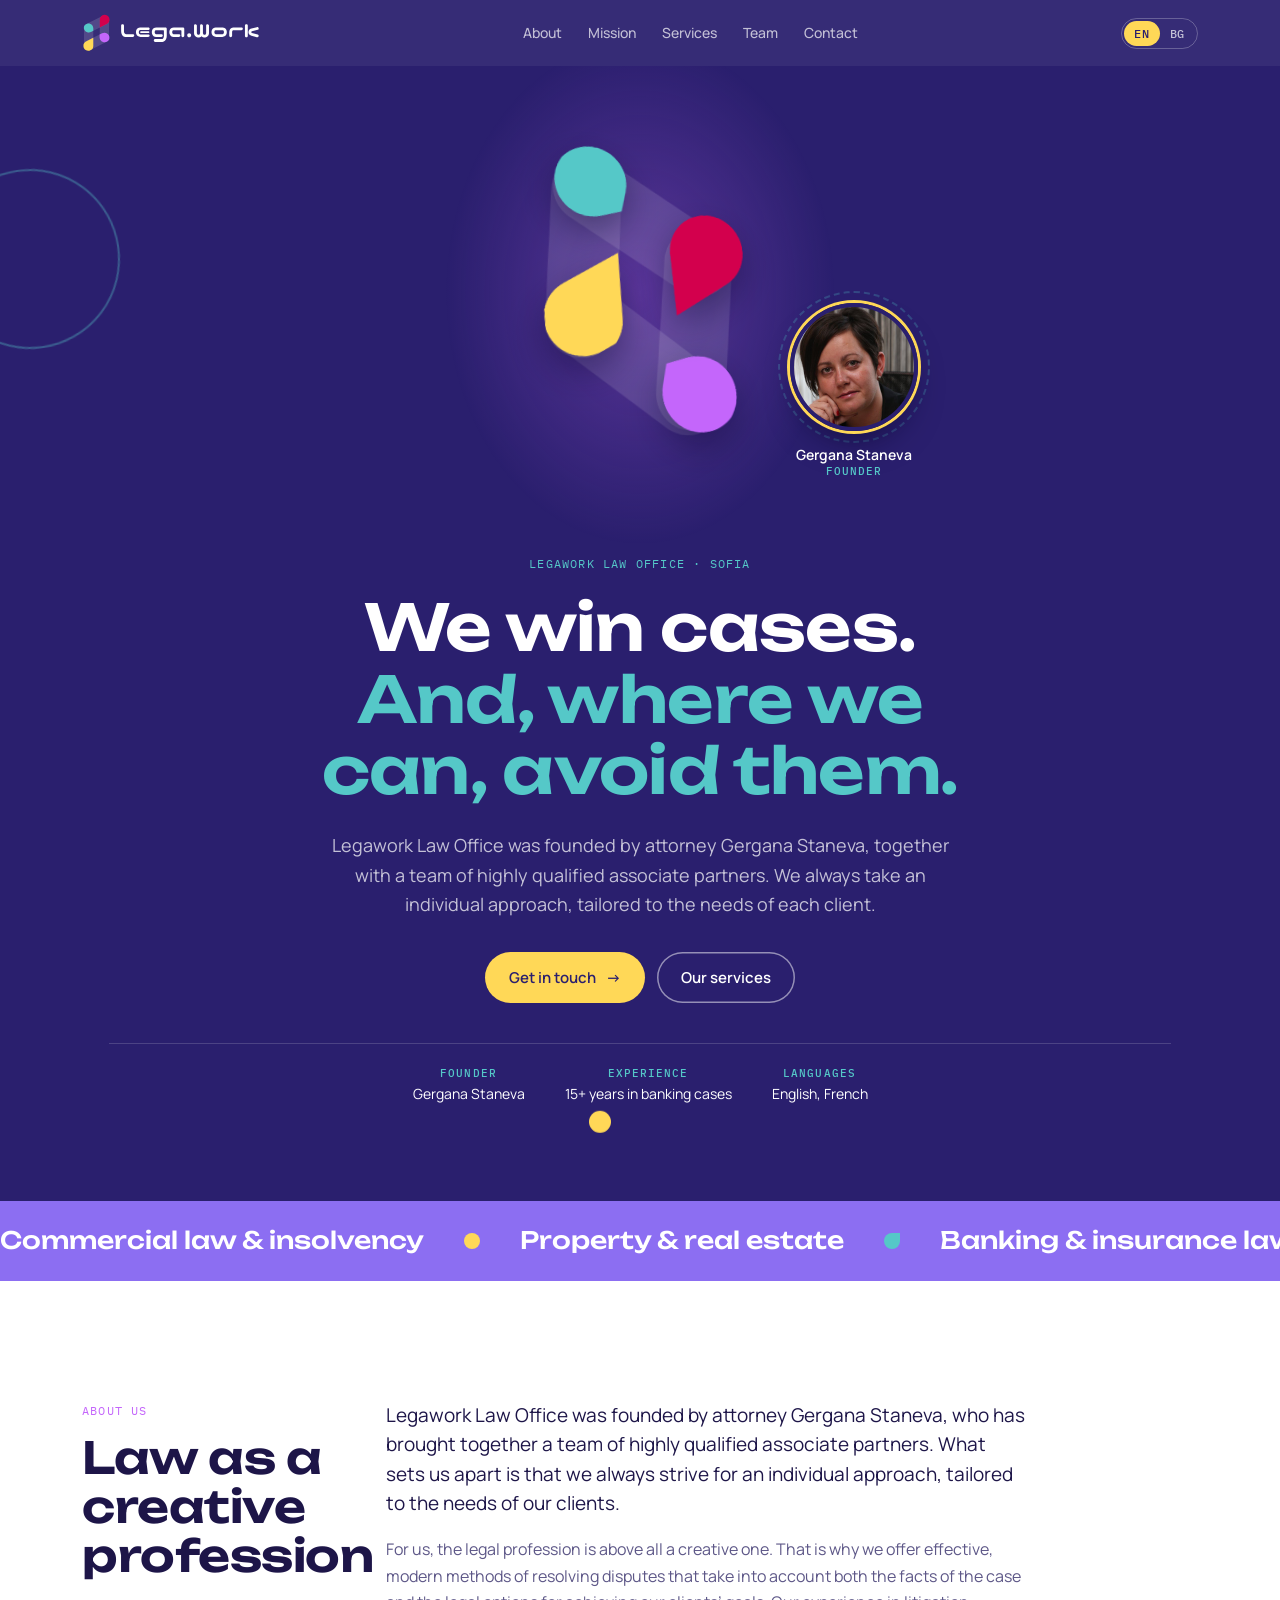
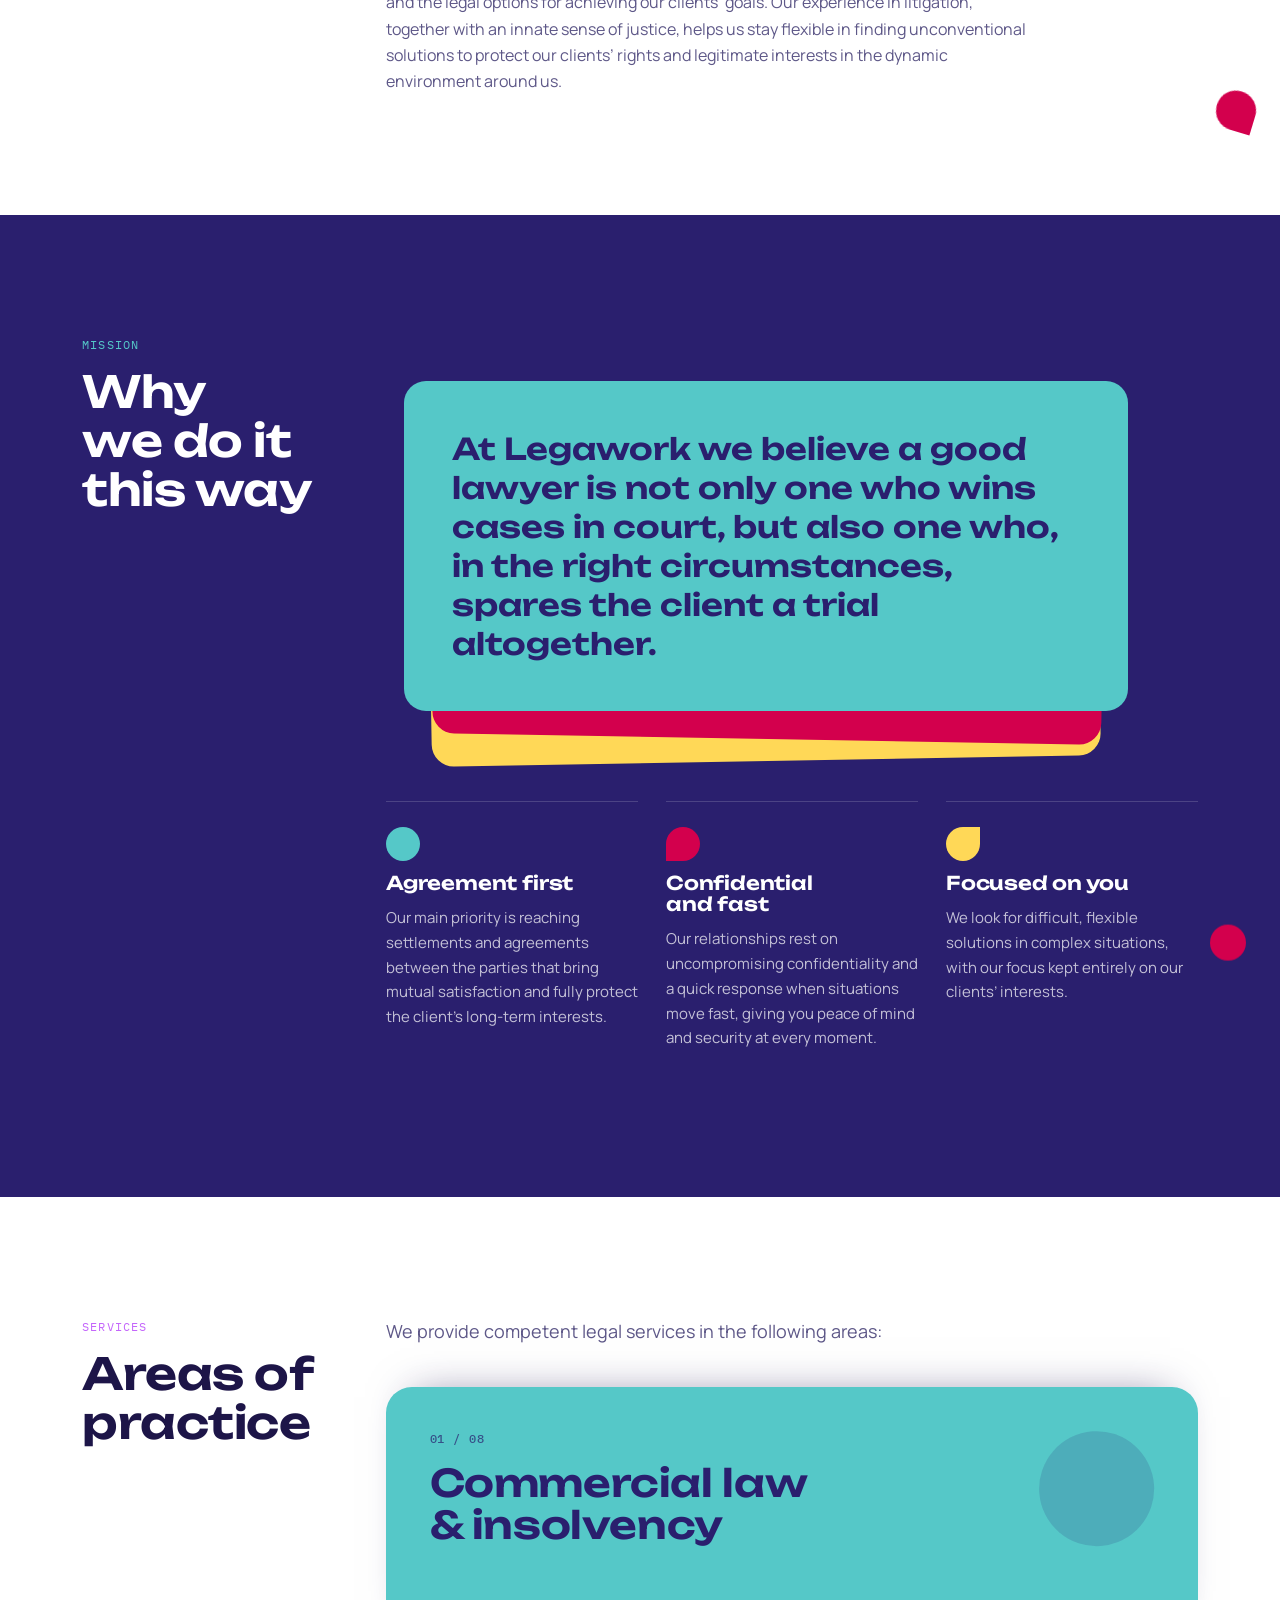
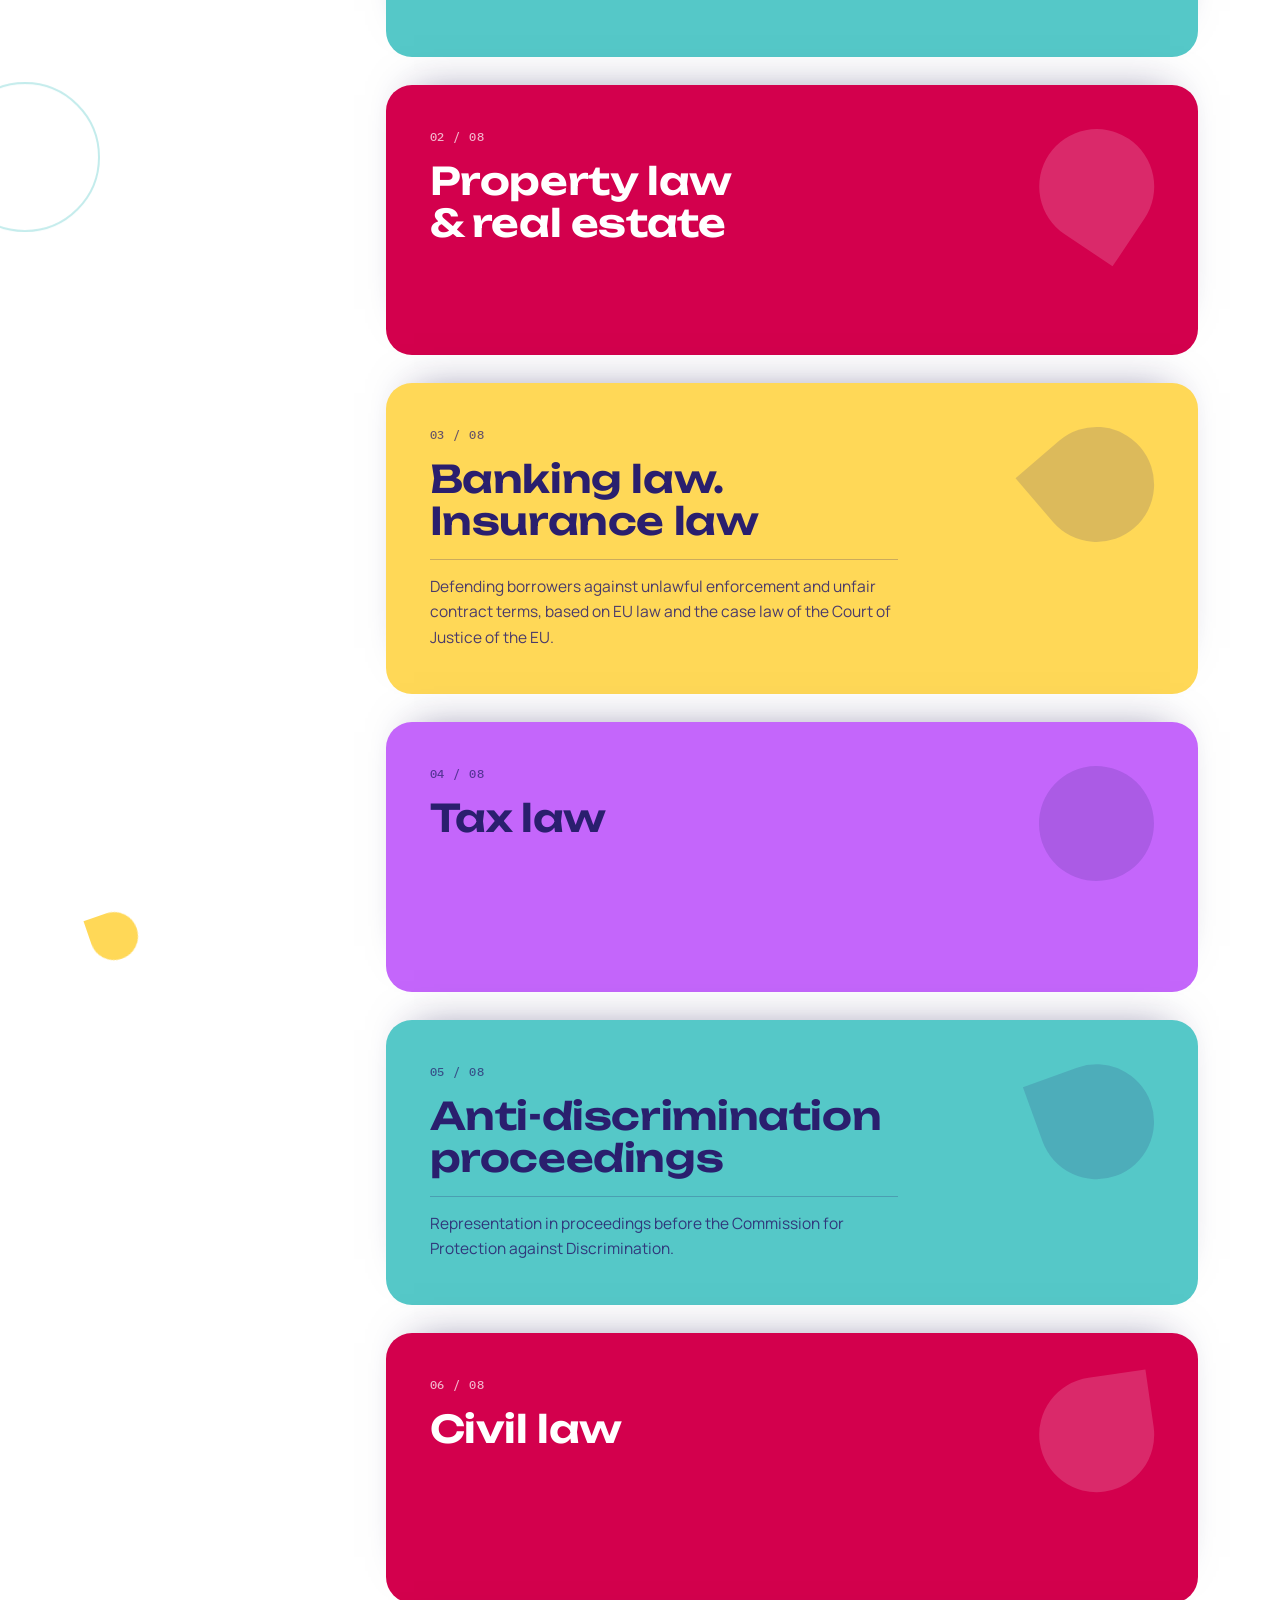
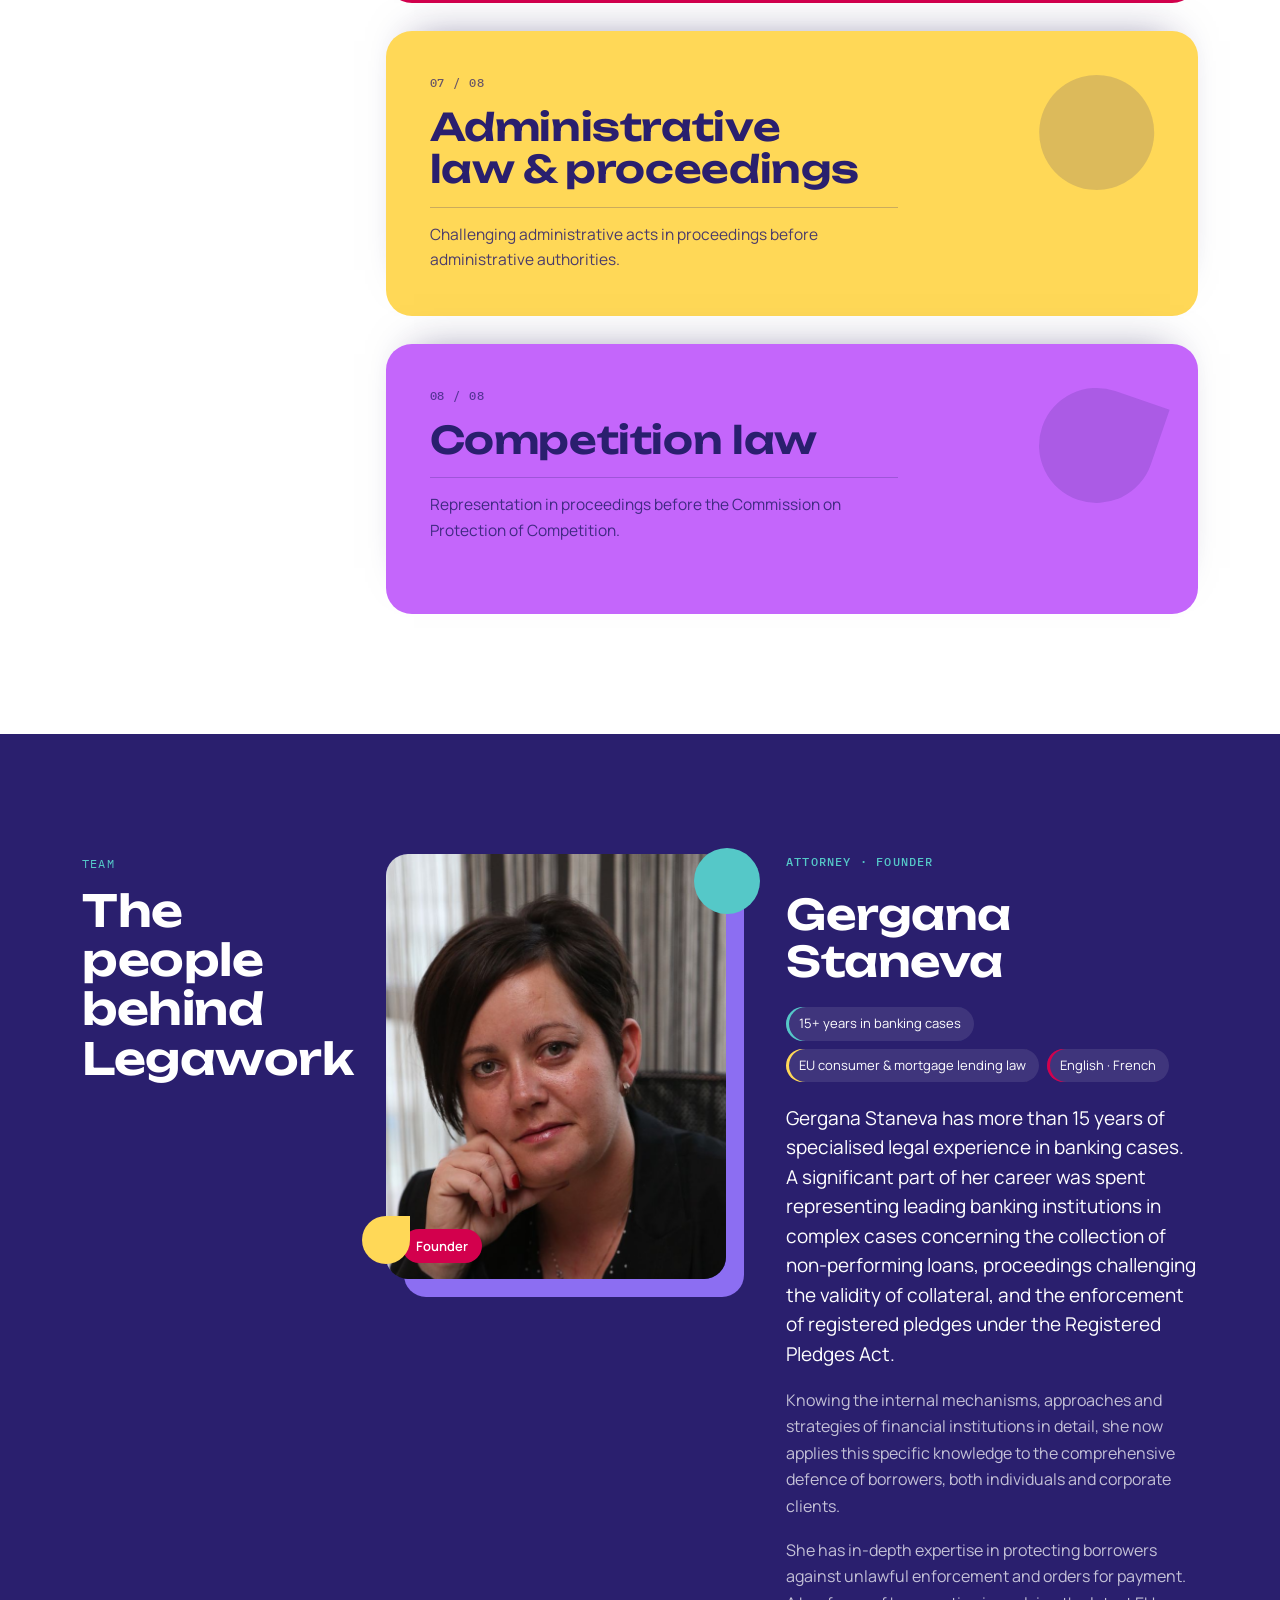
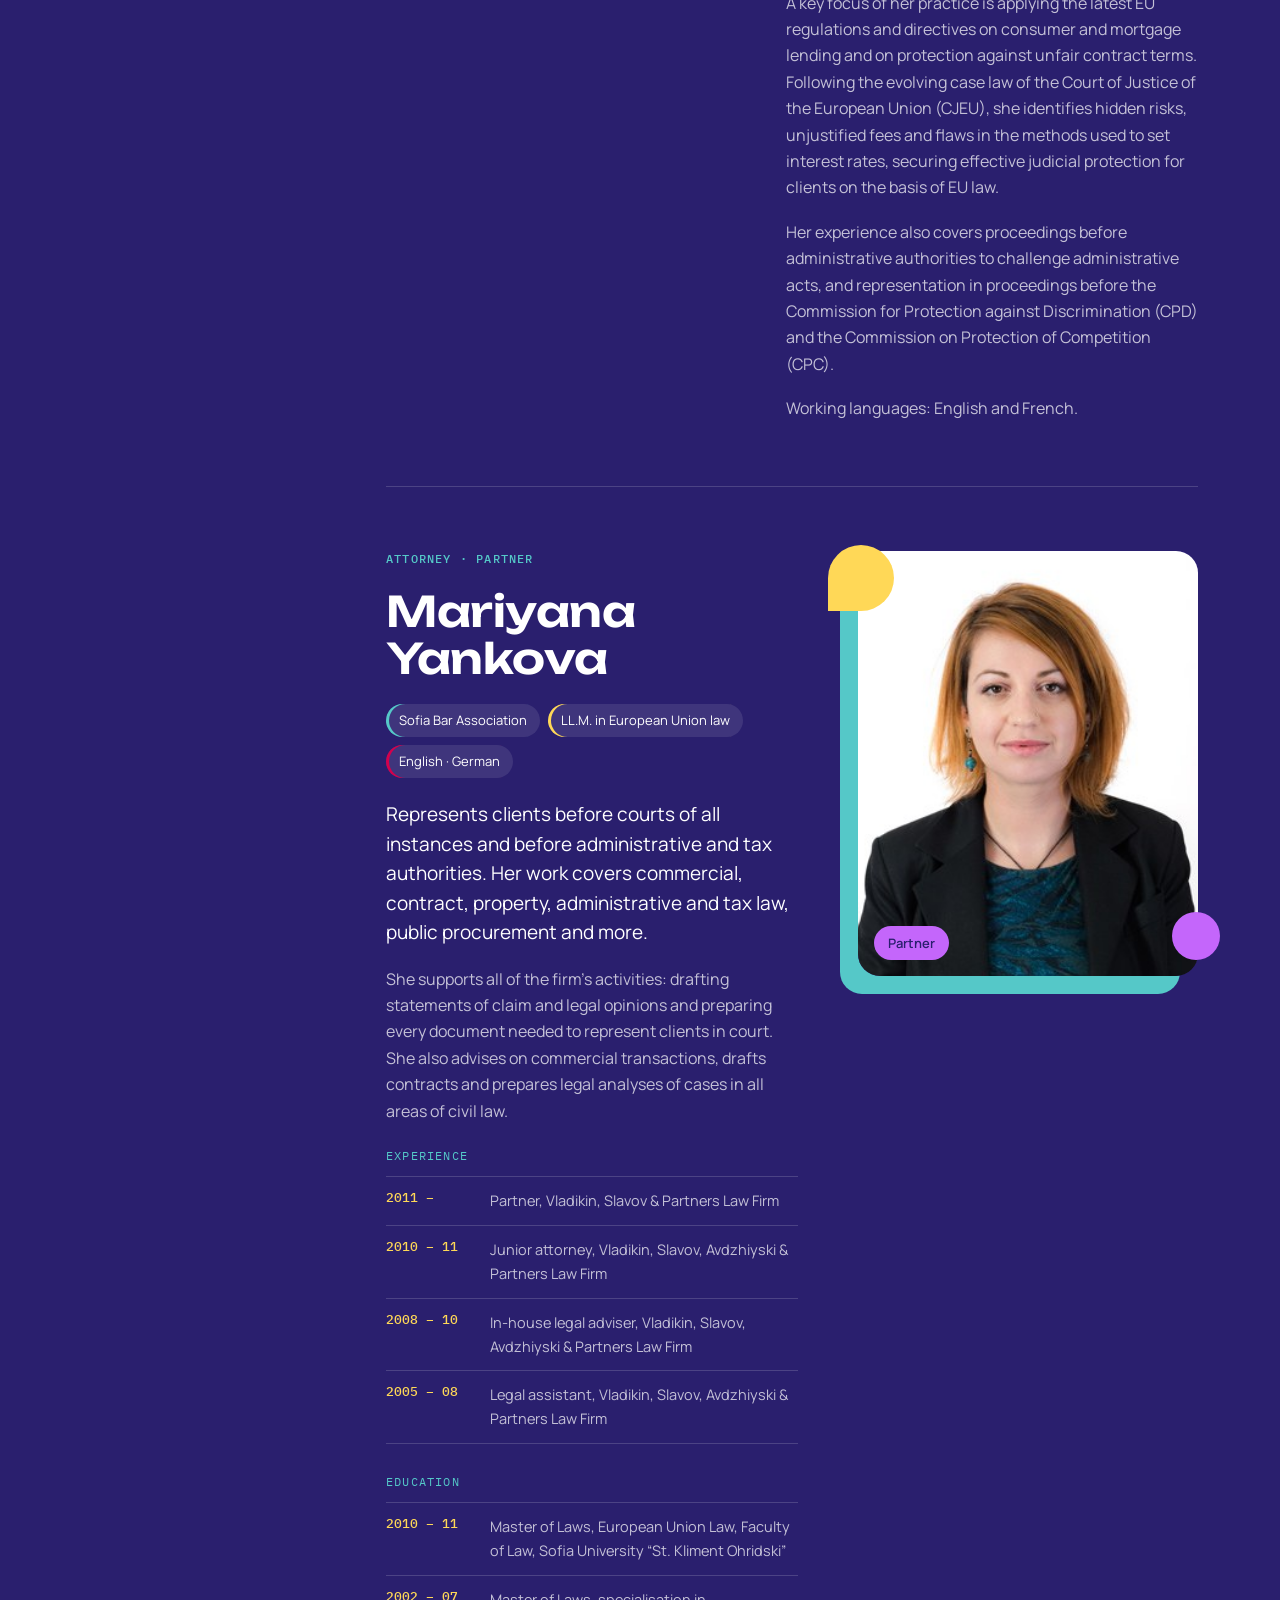
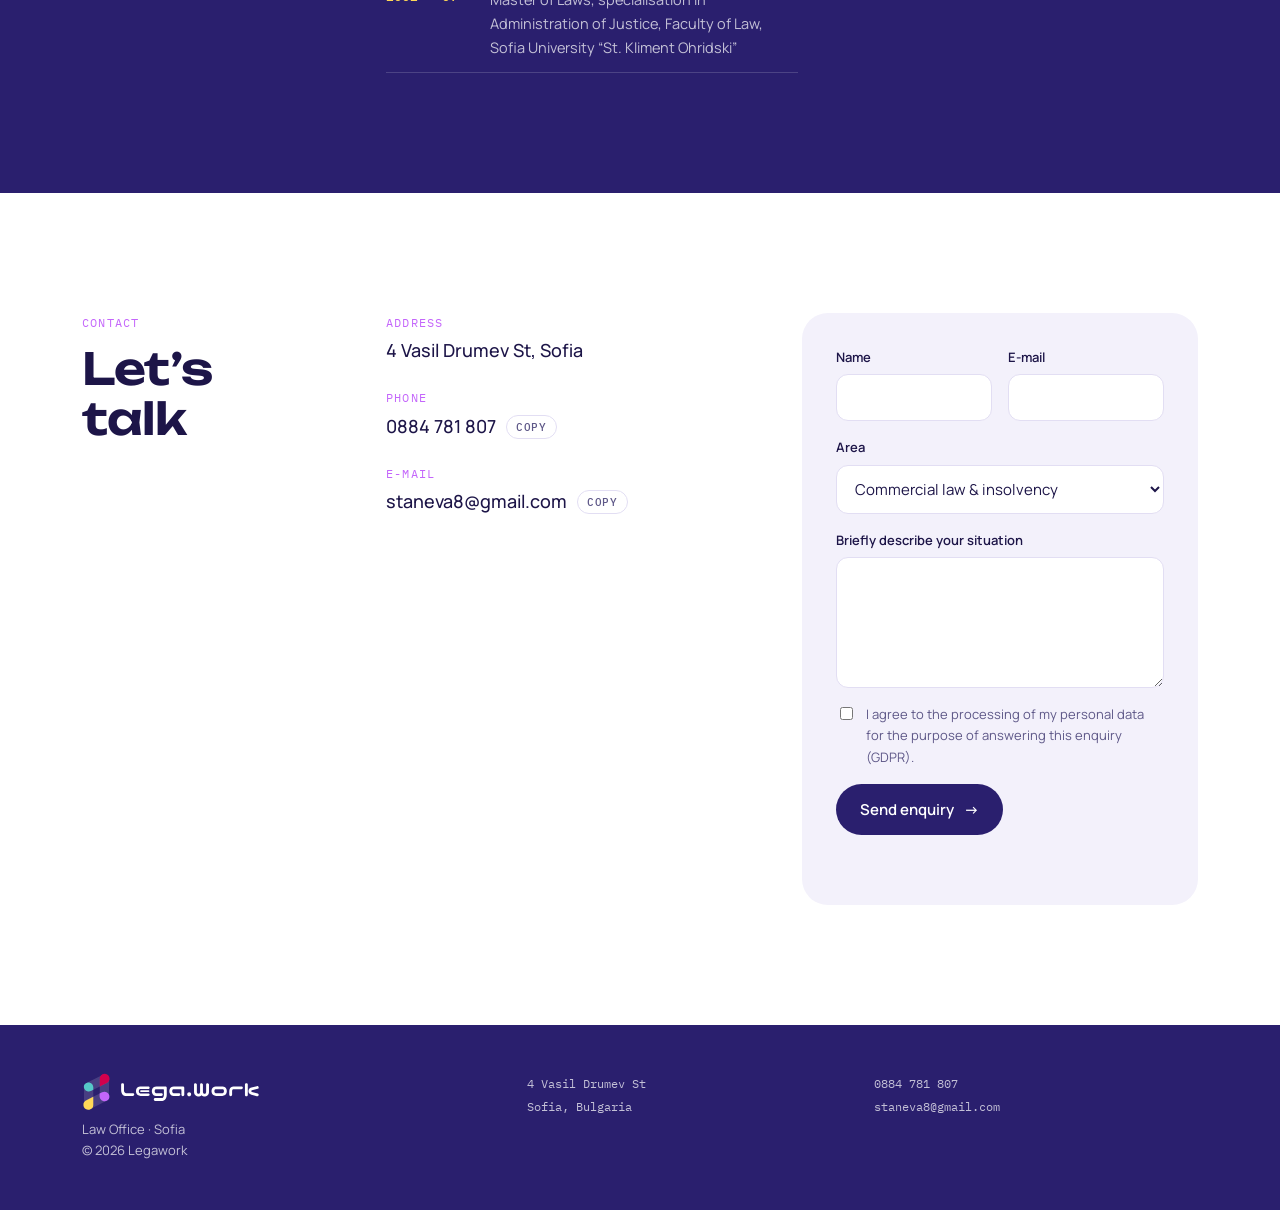
==== index.html @ dedfa369 "Add circular founder portrait beside the hero logo Co-Authored-By: Claude Opus 5.5 <noreply@anthropi" ====
<!doctype html>
<html lang="en">
<head>
<meta charset="utf-8">
<meta name="viewport" content="width=device-width, initial-scale=1, viewport-fit=cover">
<meta name="description" content="Legawork Law Office, Sofia. Attorney Gergana Staneva and partners: banking, commercial, property, tax, administrative, competition and anti-discrimination law.">
<meta name="theme-color" content="#2a1f6e">
<link rel="icon" type="image/svg+xml" href="assets/logo/mark.svg">
<title>Legawork Law Office</title>
<link rel="preconnect" href="https://fonts.googleapis.com">
<link rel="preconnect" href="https://fonts.gstatic.com" crossorigin>
<link rel="stylesheet" href="https://fonts.googleapis.com/css2?family=Unbounded:wght@500;600;700&family=Manrope:wght@400;500;600;700&family=IBM+Plex+Mono:wght@500&display=swap">
<style>
/* Layout: brand bands alternate deep indigo and white; the logo's four shapes (teal circle, red drop, violet circle, yellow drop) recur as moving elements. Single brand look by design, not theme-switched. */
:root {
  --indigo: #2a1f6e;
  --indigo-2: #36288a;
  --violet: #c466fb;
  --lilac: #8c6ef2;
  --teal: #55c8c8;
  --red: #d3004d;
  --yellow: #ffd857;
  --white: #ffffff;
  --mist: #f3f1fb;
  --ink: #1d1548;
  --muted: #5e5888;
  --line: #e2def3;
  --f-display: "Unbounded", "Arial Rounded MT Bold", "Segoe UI", system-ui, sans-serif;
  --f-body: "Manrope", "Segoe UI", system-ui, sans-serif;
  --f-mono: "IBM Plex Mono", ui-monospace, Menlo, monospace;
  --wrap: 1180px;
  --head: 66px;
  --ease: cubic-bezier(.2, .7, .1, 1);
  --spring: cubic-bezier(.34, 1.56, .64, 1);
  color-scheme: light;
}
* { box-sizing: border-box; }
html { scroll-behavior: smooth; }
body { margin: 0; background: var(--white); color: var(--ink); font-family: var(--f-body); font-size: 16px; line-height: 1.65; }
body.en .bg, body.bg .en { display: none !important; }
a { color: inherit; }
:focus-visible { outline: 2px solid var(--violet); outline-offset: 3px; border-radius: 3px; }

.wrap {
  position: relative; z-index: 1; max-width: var(--wrap); margin: 0 auto;
  padding-left: max(16px, env(safe-area-inset-left, 0px));
  padding-right: max(16px, env(safe-area-inset-right, 0px));
}
@media (min-width: 720px) { .wrap { padding-left: max(32px, env(safe-area-inset-left, 0px)); padding-right: max(32px, env(safe-area-inset-right, 0px)); } }

.label { font-family: var(--f-mono); font-size: 12px; letter-spacing: .1em; text-transform: uppercase; color: var(--violet); }
h1, h2, h3 { font-family: var(--f-display); font-weight: 600; line-height: 1.12; margin: 0; text-wrap: balance; letter-spacing: -.01em; }
h2 { font-size: clamp(28px, 3.8vw, 44px); }
h3 { font-size: 22px; }
p { margin: 0; }

/* Bands */
.band { position: relative; overflow: clip; }
.band.dark { background: var(--indigo); color: var(--white); --muted: rgba(255, 255, 255, .72); --line: rgba(255, 255, 255, .16); }
.band.dark .label { color: var(--teal); }
.band.light { background: var(--white); }

/* Logo */
.logo { display: flex; align-items: center; gap: 10px; text-decoration: none; }
.logo .mk { width: 29px; height: 38px; flex: none; }
.logo .wd { width: 138px; height: 18px; flex: none; }

/* Header */
body::before { content: ""; position: fixed; inset: 0 0 auto; height: env(safe-area-inset-top, 0px); z-index: 10; background: var(--indigo); }
header.top { position: sticky; top: env(safe-area-inset-top, 0px); z-index: 20; background: color-mix(in srgb, var(--indigo) 94%, transparent); backdrop-filter: blur(10px); color: var(--white); transition: box-shadow .3s; }
header.top.scrolled { box-shadow: 0 10px 30px -20px rgba(20, 10, 60, .8); }
.top .wrap { display: flex; align-items: center; justify-content: space-between; gap: 16px; padding-block: 14px; transition: padding .3s var(--ease); }
header.top.scrolled .wrap { padding-block: 9px; }
nav.main { position: relative; display: flex; gap: 26px; font-size: 14px; font-weight: 500; }
nav.main a { text-decoration: none; color: rgba(255, 255, 255, .7); padding-block: 4px; transition: color .25s; }
nav.main a:hover, nav.main a.active { color: var(--white); }
nav.main .ind { position: absolute; bottom: -3px; left: 0; height: 3px; width: 0; border-radius: 3px; background: var(--teal); opacity: 0; transition: transform .45s var(--ease), width .45s var(--ease), opacity .3s, background .45s; }
.lang { display: flex; border: 1px solid rgba(255, 255, 255, .25); border-radius: 999px; padding: 2px; }
.lang button { font: 500 12px var(--f-mono); letter-spacing: .06em; border: 0; background: none; color: rgba(255, 255, 255, .7); padding: 5px 10px; border-radius: 999px; cursor: pointer; }
.lang button[aria-pressed="true"] { background: var(--yellow); color: var(--indigo); }
@media (max-width: 920px) { nav.main { display: none; } }

/* Buttons */
.btn { position: relative; overflow: hidden; isolation: isolate; display: inline-flex; align-items: center; gap: 10px; text-decoration: none; cursor: pointer; font: 600 15px var(--f-body); padding: 15px 24px; border-radius: 999px; border: 0; background: var(--indigo); color: var(--white); transition: color .35s var(--ease); }
.btn::before { content: ""; position: absolute; inset: 0; z-index: -1; background: var(--lilac); border-radius: inherit; transform: scaleX(0); transform-origin: right; transition: transform .5s var(--ease); }
.btn:hover::before { transform: scaleX(1); transform-origin: left; }
.btn.yellow { background: var(--yellow); color: var(--indigo); }
.btn.yellow::before { background: var(--teal); }
.btn.line { background: transparent; color: var(--white); box-shadow: inset 0 0 0 1.5px rgba(255, 255, 255, .5); }
.btn.line::before { background: var(--white); }
.btn.line:hover { color: var(--indigo); }
.btn .arr { display: inline-block; transition: transform .35s var(--ease); }
.btn:hover .arr { transform: translateX(5px); }

/* Floating brand shapes */
.shape { position: absolute; z-index: 0; left: var(--x); top: var(--y); width: var(--s); height: var(--s); pointer-events: none; scale: 1; transition: scale 1s var(--spring); transition-delay: var(--d, 0s); will-change: transform; }
.shape.pre { scale: 0; }
.circle { border-radius: 50%; }
.drop-a { border-radius: 50% 0 50% 50%; }
.drop-b { border-radius: 50% 50% 50% 0; }
.pill { height: calc(var(--s) * 2.4); border-radius: 999px; opacity: .22; }
.ring { border-radius: 50%; border: 2px solid currentColor; opacity: .35; }
.c-teal { background: var(--teal); color: var(--teal); }
.c-red { background: var(--red); color: var(--red); }
.c-violet { background: var(--violet); color: var(--violet); }
.c-yellow { background: var(--yellow); color: var(--yellow); }
.c-white { background: var(--white); color: var(--white); }
.ring.c-teal, .ring.c-red, .ring.c-violet, .ring.c-yellow, .ring.c-white { background: transparent; }
@media (max-width: 700px) { .shape.hide-m { display: none; } }

/* Hero */
section.hero.band > .wrap { display: flex; flex-direction: column; align-items: center; text-align: center; padding-block: 40px 72px; }
@media (min-width: 900px) { section.hero.band > .wrap { padding-block: 56px 96px; } }
.hero h1 { font-size: clamp(32px, 5vw, 64px); max-width: 18ch; margin-inline: auto; }
.hero h1 em { font-style: normal; color: var(--teal); }
.hero .lede { font-size: clamp(16px, 1.5vw, 18px); color: var(--muted); max-width: 58ch; margin: 24px auto 0; }
.ctas { display: flex; flex-wrap: wrap; justify-content: center; gap: 12px; margin-top: 32px; }
.facts { display: flex; flex-wrap: wrap; justify-content: center; gap: 12px 40px; margin: 40px 0 0; padding: 22px 0 0; border-top: 1px solid var(--line); list-style: none; }
.facts li { display: flex; flex-direction: column; align-items: center; gap: 2px; font-size: 14px; }
.facts li > span:first-child { font: 500 11px var(--f-mono); letter-spacing: .1em; text-transform: uppercase; color: var(--teal); }
/* Logo as a balance scale: beams tip on their pivots, coloured shapes ride on the beam ends; the whole mark sways slightly in 3D */
.stage-wrap { position: relative; width: clamp(180px, 19vw, 250px); aspect-ratio: 410 / 533; perspective: 1000px; margin: 12px 0 40px; }
.stage-wrap::before { content: ""; position: absolute; inset: -30%; border-radius: 50%; background: radial-gradient(closest-side, color-mix(in srgb, var(--violet) 32%, transparent), transparent); pointer-events: none; }
.stage { position: relative; width: 100%; height: 100%; transform-style: preserve-3d; will-change: transform; }
/* Founder portrait in a circle beside the logo */
.hero-portrait { position: absolute; z-index: 2; left: calc(100% + 28px); bottom: 6%; width: clamp(96px, 10vw, 140px); aspect-ratio: 1; text-decoration: none; color: var(--white); animation: portrait-in 1s var(--spring) 2s both; }
.hero-portrait img { position: relative; width: 100%; height: 100%; border-radius: 50%; object-fit: cover; display: block; border: 4px solid var(--indigo); box-shadow: 0 0 0 3px var(--yellow), 0 18px 34px -12px rgba(8, 4, 40, .7); animation: bob 5s ease-in-out 3s infinite; transition: transform .4s var(--spring); }
.hero-portrait:hover img { transform: scale(1.06); }
.hero-portrait .ring { position: absolute; inset: -12px; border-radius: 50%; border: 2px dashed color-mix(in srgb, var(--teal) 70%, transparent); animation: spin 18s linear infinite; }
.hero-portrait .cap { position: absolute; left: 50%; top: calc(100% + 14px); transform: translateX(-50%); white-space: nowrap; display: flex; flex-direction: column; align-items: center; font: 500 11px var(--f-mono); letter-spacing: .1em; text-transform: uppercase; color: var(--teal); }
.hero-portrait .cap b { font: 600 14px var(--f-body); letter-spacing: 0; text-transform: none; color: var(--white); }
@keyframes portrait-in { from { opacity: 0; transform: scale(.3) rotate(-25deg); } to { opacity: 1; transform: none; } }
@keyframes bob { 0%, 100% { translate: 0 0; } 50% { translate: 0 -8px; } }
@keyframes spin { to { transform: rotate(360deg); } }
@media (max-width: 640px) { .hero-portrait { left: calc(100% - 16px); bottom: 0; width: 84px; } .hero-portrait .cap b { font-size: 12px; } .hero-portrait .cap { font-size: 10px; } }
.layer { position: absolute; inset: 0; transform-style: preserve-3d; will-change: transform; }
.layer svg { width: 100%; height: 100%; overflow: visible; display: block; }
.layer.c { transform: translateZ(26px); }
.layer.c svg { filter: drop-shadow(0 14px 18px rgba(12, 6, 48, .45)); }
.layer .in { transform-box: fill-box; transform-origin: center; animation: assemble 1.1s var(--spring) both; animation-delay: var(--d); }
@keyframes assemble { from { opacity: 0; transform: translate(var(--fx), var(--fy)) rotate(var(--fr)) scale(.4); } to { opacity: 1; transform: none; } }

/* Ticker */
.ticker { background: var(--lilac); color: var(--white); overflow: hidden; padding-block: 20px; }
.ticker .track { display: flex; width: max-content; gap: 40px; animation: slide 48s linear infinite; font-family: var(--f-display); font-weight: 500; font-size: clamp(18px, 2vw, 24px); white-space: nowrap; }
.ticker .track > span { display: inline-flex; align-items: center; gap: 40px; }
.ticker .track > span::after { content: ""; width: 16px; height: 16px; border-radius: 50%; background: var(--yellow); }
.ticker .track > span:nth-child(4n+2)::after { background: var(--teal); border-radius: 50% 0 50% 50%; }
.ticker .track > span:nth-child(4n+3)::after { background: var(--red); border-radius: 50% 50% 50% 0; }
.ticker .track > span:nth-child(4n+4)::after { background: var(--white); }
.ticker:hover .track { animation-play-state: paused; }
@keyframes slide { to { transform: translateX(-50%); } }

/* Sections */
section.band > .wrap { display: grid; grid-template-columns: 1fr; gap: 28px; padding-block: 80px; }
@media (min-width: 900px) { section.band > .wrap { grid-template-columns: 240px minmax(0, 1fr); gap: 64px; padding-block: 120px; } }
.side { display: flex; flex-direction: column; gap: 12px; }
@media (min-width: 900px) { .side { position: sticky; top: 110px; align-self: start; } }
.body { min-width: 0; display: flex; flex-direction: column; gap: 40px; }
.prose { display: flex; flex-direction: column; gap: 18px; max-width: 64ch; }
.prose p { color: var(--muted); }
.prose p.lead { color: inherit; font-size: 19px; line-height: 1.55; }

/* Mission: fanned cards like the brand slides */
.fan { position: relative; padding: 26px 18px 70px; max-width: 760px; }
.fan .back { position: absolute; left: 6%; right: 6%; bottom: 0; height: 60%; border-radius: 22px; transform-origin: 50% 100%; }
.fan .back.y { background: var(--yellow); transform: rotate(calc(-1deg - var(--f, 0) * 5deg)) translateY(calc(var(--f, 0) * 6px)); }
.fan .back.r { background: var(--red); transform: rotate(calc(1deg + var(--f, 0) * 6deg)) translateY(calc(var(--f, 0) * -8px)); bottom: 22px; }
.fan .front { position: relative; background: var(--teal); color: var(--indigo); border-radius: 22px; padding: clamp(26px, 4vw, 48px); transform: translateY(calc((1 - var(--f, 0)) * 20px)); }
.fan .front p { font-family: var(--f-display); font-weight: 600; font-size: clamp(20px, 2.5vw, 30px); line-height: 1.3; }
.principles { display: grid; grid-template-columns: 1fr; gap: 0; }
@media (min-width: 760px) { .principles { grid-template-columns: repeat(3, minmax(0, 1fr)); gap: 28px; } }
.principle { position: relative; padding: 26px 0; display: flex; flex-direction: column; gap: 12px; }
.principle .dot { display: block; width: 34px; height: 34px; }
.principle h3 { font-size: 19px; }
.principle p { color: var(--muted); font-size: 15px; }
.principle::after { content: ""; position: absolute; top: 0; left: 0; right: 0; height: 1px; background: var(--line); transform-origin: left; transition: transform 1.1s var(--ease); transition-delay: calc(var(--i, 0) * 120ms + .1s); }
.principle.pre::after { transform: scaleX(0); }

/* Services: stacking cards in brand colours */
.intro { font-size: 18px; color: var(--muted); max-width: 62ch; }
.stack { list-style: none; margin: 0; padding: 0; display: flex; flex-direction: column; gap: 28px; }
.card {
  --c-bg: var(--teal); --c-fg: var(--indigo);
  position: sticky; top: calc(var(--head) + 24px + var(--n) * 12px);
  min-height: 270px; padding: clamp(24px, 3.4vw, 44px); border-radius: 26px; overflow: hidden;
  background: var(--c-bg); color: var(--c-fg);
  display: grid; grid-template-columns: minmax(0, 1fr) auto; gap: 24px; align-items: start;
  transform-origin: 50% 0; will-change: transform; box-shadow: 0 -18px 40px -28px rgba(30, 20, 80, .55);
}
.card.k-red { --c-bg: var(--red); --c-fg: var(--white); }
.card.k-yellow { --c-bg: var(--yellow); --c-fg: var(--indigo); }
.card.k-violet { --c-bg: var(--violet); --c-fg: var(--indigo); }
.card .main { display: flex; flex-direction: column; gap: 16px; min-width: 0; position: relative; z-index: 1; }
.card .pos { font: 500 12px var(--f-mono); letter-spacing: .08em; opacity: .7; font-variant-numeric: tabular-nums; }
.card h3 { font-size: clamp(24px, 3.2vw, 38px); max-width: 20ch; }
.card p { font-size: 15.5px; max-width: 52ch; opacity: .85; padding-top: 14px; border-top: 1px solid color-mix(in srgb, var(--c-fg) 28%, transparent); }
.card .glyph { display: block; width: clamp(64px, 9vw, 120px); height: clamp(64px, 9vw, 120px); background: var(--c-fg); opacity: .16; transform: rotate(var(--gr, 0deg)); }
.card .main, .card .glyph { transition: opacity .8s var(--ease), translate .8s var(--ease); }
.card.pre .main { opacity: .2; translate: 0 24px; }
@media (max-width: 759px) { .card { --head: 58px; top: calc(var(--head) + 16px + var(--n) * 8px); min-height: 210px; } }

/* Team */
.founder { display: grid; grid-template-columns: 1fr; gap: 40px; }
@media (min-width: 880px) { .founder { grid-template-columns: minmax(0, 340px) minmax(0, 1fr); gap: 60px; align-items: start; } }
.photo-wrap { position: relative; max-width: 360px; }
@media (min-width: 880px) { .photo-wrap { position: sticky; top: 110px; } }
.photo-wrap::before { content: ""; position: absolute; inset: 18px -18px -18px 18px; border-radius: 22px; background: var(--lilac); }
.photo { position: relative; margin: 0; aspect-ratio: 4 / 5; max-width: 100%; overflow: hidden; border-radius: 22px; background: var(--indigo-2); }
.photo img { width: 100%; height: 115%; object-fit: cover; display: block; transform: translateY(var(--py, 0%)); scale: 1; transition: scale 1.2s var(--ease); }
.photo-wrap.pre .photo img { scale: 1.08; }
.photo-wrap .tag { position: absolute; left: 16px; bottom: 16px; z-index: 2; background: var(--red); color: var(--white); font: 600 13px var(--f-body); padding: 8px 14px; border-radius: 999px; }
.photo-wrap .s1 { position: absolute; z-index: 2; right: -34px; top: 34px; width: 66px; height: 66px; border-radius: 50%; background: var(--teal); will-change: transform; }
.photo-wrap .s2 { position: absolute; z-index: 2; left: -24px; top: 78%; width: 48px; height: 48px; border-radius: 50% 0 50% 50%; background: var(--yellow); will-change: transform; }
@media (max-width: 500px) { .photo-wrap .s1 { right: -8px; } .photo-wrap .s2 { left: -8px; } .photo-wrap.alt .s1 { left: -8px; } .photo-wrap.alt .s2 { right: -8px; } }
.person { display: flex; flex-direction: column; gap: 22px; min-width: 0; }
.person h3 { font-size: clamp(28px, 3.4vw, 42px); }
.person .role { font: 500 12px var(--f-mono); letter-spacing: .1em; text-transform: uppercase; color: var(--teal); }
.highlights { display: flex; flex-wrap: wrap; gap: 8px; margin: 0; padding: 0; list-style: none; }
.highlights li { font-size: 13px; padding: 6px 13px; border-radius: 999px; background: rgba(255, 255, 255, .1); }
.highlights li:nth-child(1) { box-shadow: inset 3px 0 0 var(--teal); }
.highlights li:nth-child(2) { box-shadow: inset 3px 0 0 var(--yellow); }
.highlights li:nth-child(3) { box-shadow: inset 3px 0 0 var(--red); }
.member { display: flex; align-items: center; gap: 18px; padding-top: 28px; border-top: 1px solid var(--line); }
.member .ini { width: 68px; height: 68px; border-radius: 50% 50% 50% 0; display: grid; place-items: center; background: var(--yellow); color: var(--indigo); font: 600 20px var(--f-display); flex: none; }
.member h3 { font-size: 22px; }
.member .role { font: 500 12px var(--f-mono); letter-spacing: .1em; text-transform: uppercase; color: var(--muted); }

.founder.partner { padding-top: 64px; margin-top: 24px; border-top: 1px solid var(--line); }
@media (min-width: 880px) { .founder.partner { grid-template-columns: minmax(0, 1fr) minmax(0, 340px); } .founder.partner .photo-wrap { order: 2; } }
.photo-wrap.alt::before { background: var(--teal); inset: 18px 18px -18px -18px; }
.photo-wrap.alt .s1 { background: var(--yellow); border-radius: 50% 50% 50% 0; right: auto; left: -30px; }
.photo-wrap.alt .s2 { background: var(--violet); border-radius: 50%; left: auto; right: -22px; }
.photo-wrap.alt .tag { background: var(--violet); color: var(--indigo); }
.cv { display: grid; grid-template-columns: 1fr; gap: 28px; }
.cv .label { display: block; margin-bottom: 10px; }
.timeline { margin: 0; padding: 0; list-style: none; border-top: 1px solid var(--line); }
.timeline li { display: grid; grid-template-columns: 88px minmax(0, 1fr); gap: 16px; padding: 12px 0; border-bottom: 1px solid var(--line); font-size: 14.5px; color: var(--muted); }
.timeline time { font: 500 13px var(--f-mono); color: var(--yellow); font-variant-numeric: tabular-nums; }

/* Contact */
.contact-grid { display: grid; grid-template-columns: 1fr; gap: 40px; }
@media (min-width: 860px) { .contact-grid { grid-template-columns: minmax(0, 1fr) minmax(0, 1.1fr); gap: 56px; } }
.details { display: flex; flex-direction: column; gap: 22px; }
.details .row { display: flex; flex-direction: column; gap: 4px; }
.details .val { font-size: 18px; font-weight: 500; display: flex; align-items: center; gap: 10px; flex-wrap: wrap; overflow-wrap: anywhere; }
.copy { font: 500 11px var(--f-mono); letter-spacing: .06em; text-transform: uppercase; border: 1px solid var(--line); background: none; color: var(--muted); padding: 4px 9px; border-radius: 999px; cursor: pointer; }
.copy:hover { color: var(--indigo); border-color: var(--indigo); }
form.enquiry { background: var(--mist); border-radius: 26px; padding: clamp(20px, 3vw, 34px); display: grid; gap: 16px; }
.field { display: flex; flex-direction: column; gap: 6px; }
.field label { font-size: 13px; font-weight: 600; transition: color .2s; }
.field:focus-within label { color: var(--violet); }
.field input, .field select, .field textarea { font: 15px var(--f-body); color: var(--ink); background: var(--white); border: 1px solid var(--line); border-radius: 12px; padding: 12px 14px; width: 100%; }
.field input:focus, .field select:focus, .field textarea:focus { outline: none; border-color: var(--violet); box-shadow: 0 0 0 3px color-mix(in srgb, var(--violet) 25%, transparent); }
.two { display: grid; grid-template-columns: 1fr; gap: 16px; }
@media (min-width: 560px) { .two { grid-template-columns: 1fr 1fr; } }
.consent { display: flex; gap: 10px; align-items: flex-start; font-size: 13px; color: var(--muted); }
.consent input { margin-top: 3px; accent-color: var(--violet); }
.status { font-size: 14px; color: var(--violet); min-height: 1.4em; }
.status:not(:empty) { animation: up .5s var(--ease) both; }

/* Footer */
footer .wrap { padding-block: 48px; display: grid; grid-template-columns: 1fr; gap: 24px; font-size: 13px; color: var(--muted); }
@media (min-width: 760px) { footer .wrap { grid-template-columns: 1.3fr 1fr 1fr; } }
footer .logo { color: var(--white); margin-bottom: 8px; }
footer .mono { font-family: var(--f-mono); font-size: 12px; line-height: 1.9; overflow-wrap: anywhere; }

/* Intro curtain: the mark assembles, then the indigo panel lifts */
.curtain { position: fixed; inset: 0; z-index: 50; background: var(--indigo); color: var(--white); display: grid; place-items: center; pointer-events: none; animation: lift .9s cubic-bezier(.7, 0, .2, 1) .95s forwards; }
.curtain .logo { flex-direction: column; gap: 16px; }
.curtain .mk { width: 84px; height: 112px; animation: pop .8s var(--spring) both; }
.curtain .wd { width: 220px; height: 29px; animation: up .6s var(--ease) .25s both; }
@keyframes lift { to { transform: translateY(-100%); } }
@keyframes pop { from { transform: scale(.2) rotate(-40deg); opacity: 0; } to { transform: none; opacity: 1; } }
@keyframes rise { from { transform: translateY(105%); } to { transform: none; } }
@keyframes fade { from { opacity: 0; } to { opacity: 1; } }
@keyframes up { from { opacity: 0; transform: translateY(18px); } to { opacity: 1; transform: none; } }

/* Hero load sequence */
.ln { display: block; overflow: hidden; padding-bottom: .12em; margin-bottom: -.12em; }
.ln > * { display: inline-block; animation: rise 1s var(--ease) both; }
.ln:nth-child(1) > * { animation-delay: 1.25s; }
.ln:nth-child(2) > * { animation-delay: 1.38s; }
.hero .label { animation: fade .8s ease 1.15s both; }
.hero .lede { animation: up .9s var(--ease) 1.6s both; }
.hero .ctas { animation: up .9s var(--ease) 1.75s both; }
.hero .facts { animation: up .9s var(--ease) 1.9s both; }
header.top { animation: fade .6s ease 1.1s both; }

.reveal { transition: opacity .9s var(--ease), translate .9s var(--ease); transition-delay: calc(var(--i, 0) * 90ms); }
.reveal.pre { opacity: .12; translate: 0 32px; }

main, footer { transition: opacity .22s ease, filter .22s ease; }
body.switching main, body.switching footer { opacity: 0; filter: blur(2px); }

@media (prefers-reduced-motion: reduce) {
  html { scroll-behavior: auto; }
  *, *::before, *::after { animation: none !important; transition: none !important; }
  .curtain { display: none; }
  .reveal.pre, .card.pre .main { opacity: 1; translate: none; }
  .shape.pre { scale: 1; }
  .principle.pre::after { transform: none; }
  .photo-wrap.pre .photo img { scale: 1; }
  .card { transform: none !important; filter: none !important; }
}
</style>
<style>img { max-width: 100%; } [hidden] { display: none !important; }</style>
</head>
<body class="en">
<!-- Official Lega.work logo: mark and wordmark as reusable symbols -->
<svg width="0" height="0" style="position:absolute" aria-hidden="true">
  <symbol id="mark" viewBox="0 0 370 493"><rect x="22.6699" y="125.974" width="120.179" height="346.117" rx="60.0897" fill="currentColor" fill-opacity=".14"/><rect x="346.188" y="366.674" width="120.179" height="346.117" rx="60.0897" transform="rotate(-179.474 346.188 366.674)" fill="currentColor" fill-opacity=".14"/><rect x="309.08" y="224.384" width="125.639" height="346.117" rx="62.8193" transform="rotate(63.2518 309.08 224.384)" fill="currentColor" fill-opacity=".14"/><rect x="58.293" y="260.746" width="120.179" height="346.117" rx="60.0897" transform="rotate(-116.223 58.293 260.746)" fill="currentColor" fill-opacity=".14"/><path d="M80.5371 121.74C114.952 121.74 142.85 149.638 142.851 184.053V218.313L111.07 233.966C80.1972 249.173 42.8423 236.473 27.6357 205.6C19.1977 188.469 19.3522 169.341 26.4365 153.11C37.1802 134.367 57.3842 121.74 80.5371 121.74Z" fill="#55C8C8"/><path d="M290.881 366.674C255.061 366.674 226.023 337.636 226.023 301.816V266.162L259.104 249.867C291.238 234.04 330.118 247.259 345.945 279.393C354.721 297.21 354.567 317.102 347.209 333.988C336.032 353.516 314.993 366.674 290.881 366.674Z" fill="#C466FB"/><path d="M142.86 417.566C142.86 432.73 137.545 446.651 128.677 457.572L106.323 468.838C75.0014 484.624 36.8126 472.03 21.0264 440.708C19.7153 438.107 18.6009 435.458 17.6758 432.779C16.4776 427.905 15.8418 422.81 15.8418 417.566V397.906C19.9331 380.14 31.6038 364.258 49.1562 355.412L142.86 308.184V417.566Z" fill="#FFD857"/><path d="M227.555 73.0107C227.555 49.8091 239.998 29.5147 258.573 18.4326L262.069 16.6699C293.391 0.883667 331.58 13.4772 347.366 44.7988C363.153 76.1208 350.558 114.31 319.236 130.097L227.555 176.304V73.0107Z" fill="#D3004D"/></symbol>
  <symbol id="word" viewBox="416 186 920 120"><path d="M426.156 187.168C428.785 187.168 431.039 188.06 432.917 189.844C434.794 191.534 435.78 193.693 435.874 196.322V230.264C435.78 234.113 436.015 237.681 436.578 240.967C437.236 244.159 438.738 247.023 441.085 249.558C443.432 252.093 446.39 253.454 449.958 253.642H495.025C497.654 253.736 499.813 254.722 501.503 256.6C503.287 258.478 504.179 260.731 504.179 263.36C504.085 265.895 503.146 268.054 501.363 269.838C499.673 271.528 497.56 272.42 495.025 272.514H445.169C438.597 272.139 433.151 269.932 428.832 265.895C424.607 261.764 421.556 256.741 419.678 250.826C417.894 244.91 416.955 238.62 416.861 231.954V196.322C416.955 193.787 417.894 191.675 419.678 189.985C421.462 188.201 423.621 187.262 426.156 187.168Z" fill="currentColor"/><path d="M546.43 272.514C538.167 272.233 531.924 270.308 527.699 266.74C523.474 263.078 520.422 258.994 518.544 254.487C516.667 249.887 515.728 245.239 515.728 240.545C515.728 235.662 516.62 230.968 518.404 226.461C520.281 221.86 523.333 217.776 527.558 214.208C531.877 210.547 537.322 208.669 543.895 208.575H597.412C600.041 208.575 602.248 209.467 604.031 211.251C605.909 212.941 606.848 215.006 606.848 217.448C606.848 219.983 605.909 222.142 604.031 223.926C602.248 225.616 600.041 226.461 597.412 226.461H544.74C542.674 226.461 540.843 227.165 539.247 228.574C537.745 229.982 536.618 231.813 535.867 234.066C535.21 236.32 534.881 238.526 534.881 240.685C534.881 243.033 535.21 245.333 535.867 247.586C536.618 249.84 537.745 251.671 539.247 253.079C540.843 254.393 542.674 255.098 544.74 255.191H597.412C600.041 255.191 602.248 256.036 604.031 257.726C605.909 259.417 606.848 261.435 606.848 263.782C606.848 266.224 605.909 268.289 604.031 269.979C602.248 271.669 600.041 272.514 597.412 272.514H546.43ZM605.158 240.263C605.158 242.047 604.36 243.596 602.764 244.91C601.356 246.131 599.572 246.741 597.412 246.741H551.359C549.2 246.741 547.369 246.131 545.867 244.91C544.364 243.596 543.613 242.047 543.613 240.263C543.613 238.573 544.364 237.071 545.867 235.756C547.369 234.536 549.2 233.925 551.359 233.925H597.412C599.572 233.925 601.403 234.583 602.905 235.897C604.407 237.118 605.158 238.573 605.158 240.263Z" fill="currentColor"/><path d="M702.053 231.109C702.053 228.761 700.832 227.541 698.391 227.447H649.099C647.315 227.541 645.766 228.339 644.451 229.841C643.137 231.249 642.151 232.939 641.494 234.911C640.93 236.789 640.649 238.714 640.649 240.685C640.649 242.563 640.93 244.488 641.494 246.46C642.151 248.337 643.137 250.027 644.451 251.53C645.766 252.938 647.315 253.642 649.099 253.642H685.153C687.782 253.642 689.988 254.581 691.772 256.459C693.65 258.243 694.589 260.449 694.589 263.078C694.589 265.707 693.65 267.914 691.772 269.697C689.988 271.575 687.782 272.514 685.153 272.514H649.662C643.09 272.42 637.644 270.589 633.325 267.022C629.1 263.36 626.049 259.276 624.171 254.769C622.387 250.168 621.495 245.427 621.495 240.545C621.495 235.85 622.434 231.249 624.312 226.743C626.19 222.142 629.241 218.058 633.466 214.49C637.691 210.828 643.935 208.857 652.197 208.575H711.348C713.977 208.575 716.23 209.467 718.108 211.251C719.986 212.941 720.972 215.1 721.066 217.729V262.233C721.066 269.744 720.033 276.833 717.967 283.499C716.089 289.414 712.991 294.391 708.672 298.428C704.447 302.559 699.048 304.812 692.476 305.188H643.747C641.212 305.094 639.053 304.155 637.269 302.371C635.579 300.681 634.687 298.569 634.593 296.034C634.593 293.405 635.438 291.151 637.128 289.274C638.912 287.396 641.118 286.41 643.747 286.316H687.688C691.256 286.128 694.213 284.767 696.56 282.232C698.908 279.697 700.41 276.739 701.067 273.359C701.724 269.979 702.053 265.613 702.053 260.262V231.109Z" fill="currentColor"/><path d="M818.805 265.05V231.109C818.805 228.761 817.585 227.541 815.144 227.447H765.851C764.067 227.541 762.518 228.339 761.204 229.841C759.889 231.249 758.903 232.939 758.246 234.911C757.683 236.789 757.401 238.714 757.401 240.685C757.401 242.563 757.683 244.488 758.246 246.46C758.903 248.337 759.889 250.027 761.204 251.53C762.518 252.938 764.067 253.642 765.851 253.642H801.905C804.534 253.642 806.741 254.581 808.524 256.459C810.402 258.243 811.341 260.449 811.341 263.078C811.341 265.707 810.402 267.914 808.524 269.697C806.741 271.575 804.534 272.514 801.905 272.514H766.415C759.842 272.42 754.397 270.589 750.078 267.022C745.853 263.36 742.801 259.276 740.923 254.769C739.14 250.168 738.248 245.427 738.248 240.545C738.248 235.85 739.186 231.249 741.064 226.743C742.942 222.142 745.993 218.058 750.219 214.49C754.444 210.828 760.687 208.857 768.95 208.575H828.101C830.729 208.575 832.983 209.467 834.861 211.251C836.738 212.941 837.724 215.1 837.818 217.729V265.05C837.818 267.679 836.832 269.885 834.861 271.669C832.983 273.359 830.729 274.204 828.101 274.204C822.467 273.735 819.369 270.683 818.805 265.05Z" fill="currentColor"/><path d="M870.492 274.768C866.736 274.768 863.591 273.453 861.056 270.824C858.615 268.195 857.394 264.909 857.394 260.966C857.394 257.022 858.615 253.736 861.056 251.107C863.591 248.478 866.736 247.164 870.492 247.164C874.248 247.164 877.393 248.478 879.928 251.107C882.463 253.736 883.73 257.022 883.73 260.966C883.73 264.909 882.463 268.195 879.928 270.824C877.393 273.453 874.248 274.768 870.492 274.768Z" fill="currentColor"/><path d="M932.6 275.753C929.408 275.753 926.216 275.19 923.024 274.063C919.925 272.937 916.921 271.294 914.01 269.134C911.1 266.881 908.564 263.923 906.405 260.262C904.245 256.6 903.072 252.234 902.884 247.164V196.322C902.884 193.693 903.823 191.534 905.701 189.844C907.672 188.06 909.973 187.168 912.602 187.168C918.235 187.637 921.287 190.689 921.756 196.322V246.037C921.85 248.291 922.319 250.215 923.164 251.811C924.009 253.314 924.948 254.534 925.981 255.473C927.014 256.318 928.047 256.975 929.079 257.445C930.206 257.82 931.333 258.008 932.46 258.008C933.586 258.008 934.713 257.82 935.84 257.445C936.966 256.975 938.046 256.318 939.079 255.473C940.112 254.534 941.05 253.314 941.896 251.811C942.741 250.215 943.163 248.291 943.163 246.037V196.322C943.163 193.693 944.102 191.534 945.98 189.844C947.951 188.06 950.252 187.168 952.881 187.168C958.514 187.637 961.612 190.689 962.176 196.322V246.037C962.27 248.291 962.739 250.168 963.584 251.671C964.429 253.267 965.368 254.534 966.401 255.473C967.434 256.318 968.466 256.975 969.499 257.445C970.626 257.82 971.753 258.008 972.879 258.008C974.006 258.008 975.133 257.82 976.259 257.445C977.386 256.975 978.466 256.318 979.499 255.473C980.531 254.534 981.47 253.314 982.315 251.811C983.16 250.215 983.583 248.291 983.583 246.037V196.322C983.583 193.693 984.522 191.534 986.399 189.844C988.371 188.06 990.672 187.168 993.3 187.168C998.934 187.637 1002.03 190.689 1002.6 196.322V247.164C1002.6 252.234 1001.47 256.6 999.215 260.262C997.056 263.923 994.521 266.881 991.61 269.134C988.794 271.294 985.789 272.937 982.597 274.063C979.499 275.19 976.306 275.753 973.02 275.753C969.828 275.753 966.636 275.19 963.443 274.063C960.345 272.937 957.34 271.247 954.43 268.993C953.866 268.618 953.35 268.195 952.881 267.726C952.317 268.195 951.801 268.618 951.331 268.993C948.421 271.247 945.369 272.937 942.177 274.063C939.079 275.19 935.886 275.753 932.6 275.753Z" fill="currentColor"/><path d="M1050.2 272.514C1041.94 272.233 1035.69 270.308 1031.47 266.74C1027.24 263.078 1024.19 258.994 1022.31 254.487C1020.43 249.887 1019.5 245.239 1019.5 240.545C1019.5 235.662 1020.39 230.968 1022.17 226.461C1024.05 221.86 1027.1 217.776 1031.33 214.208C1035.64 210.547 1041.09 208.669 1047.66 208.575H1093.29C1099.87 208.669 1105.26 210.547 1109.49 214.208C1113.81 217.776 1116.86 221.86 1118.64 226.461C1120.52 230.968 1121.46 235.662 1121.46 240.545C1121.46 245.239 1120.52 249.887 1118.64 254.487C1116.77 258.994 1113.71 263.078 1109.49 266.74C1105.26 270.308 1099.02 272.233 1090.76 272.514H1050.2ZM1047.1 227.447C1045.32 227.447 1043.77 228.198 1042.45 229.7C1041.14 231.109 1040.15 232.799 1039.49 234.77C1038.93 236.648 1038.65 238.526 1038.65 240.404C1038.65 242.375 1038.93 244.347 1039.49 246.319C1040.15 248.197 1041.14 249.887 1042.45 251.389C1043.77 252.797 1045.32 253.548 1047.1 253.642H1093.86C1095.64 253.548 1097.19 252.797 1098.5 251.389C1099.82 249.887 1100.76 248.197 1101.32 246.319C1101.98 244.347 1102.31 242.375 1102.31 240.404C1102.31 238.526 1101.98 236.648 1101.32 234.77C1100.76 232.799 1099.82 231.109 1098.5 229.7C1097.19 228.198 1095.64 227.447 1093.86 227.447H1047.1Z" fill="currentColor"/><path d="M1140.61 226.32C1142.4 221.813 1145.4 217.776 1149.63 214.208C1153.95 210.547 1159.39 208.669 1165.96 208.575H1218.92C1221.55 208.575 1223.75 209.514 1225.54 211.392C1227.42 213.176 1228.35 215.382 1228.35 218.011C1228.35 220.64 1227.42 222.893 1225.54 224.771C1223.75 226.555 1221.55 227.447 1218.92 227.447H1165.4C1163.62 227.447 1162.07 228.198 1160.75 229.7C1159.44 231.109 1158.41 232.799 1157.66 234.77C1157 236.742 1156.67 238.62 1156.67 240.404V265.05C1156.11 270.683 1153.01 273.735 1147.37 274.204C1144.75 274.204 1142.44 273.359 1140.47 271.669C1138.6 269.885 1137.66 267.679 1137.66 265.05V240.545H1137.8C1137.8 235.662 1138.74 230.921 1140.61 226.32Z" fill="currentColor"/><path d="M1252.01 187.168C1254.55 187.262 1256.71 188.201 1258.49 189.985C1260.28 191.675 1261.22 193.787 1261.31 196.322V265.332C1260.75 270.965 1257.65 274.016 1252.01 274.486C1249.39 274.486 1247.09 273.641 1245.11 271.951C1243.24 270.167 1242.3 267.961 1242.3 265.332V196.322C1242.39 193.693 1243.38 191.534 1245.25 189.844C1247.13 188.06 1249.39 187.168 1252.01 187.168ZM1269.9 226.461C1272.62 222.048 1277.83 218.809 1285.53 216.743L1321.73 207.026C1324.26 206.275 1326.66 206.509 1328.91 207.73C1331.26 208.857 1332.81 210.687 1333.56 213.223C1334.4 215.664 1334.22 218.058 1333 220.405C1331.87 222.658 1330.04 224.208 1327.5 225.053L1288.91 235.052C1286.19 236.085 1284.88 237.869 1284.97 240.404C1284.88 242.939 1286.19 244.723 1288.91 245.755L1327.5 255.755C1330.04 256.6 1331.87 258.196 1333 260.543C1334.22 262.797 1334.4 265.144 1333.56 267.585C1332.81 270.12 1331.26 271.951 1328.91 273.078C1326.66 274.298 1324.26 274.533 1321.73 273.782L1285.53 264.064C1277.74 261.905 1272.48 258.618 1269.76 254.206C1267.13 249.793 1265.82 245.192 1265.82 240.404C1265.82 235.615 1267.18 230.968 1269.9 226.461Z" fill="currentColor"/></symbol>
</svg>
<div class="curtain" aria-hidden="true"><div class="logo"><svg class="mk"><use href="#mark"/></svg><svg class="wd"><use href="#word"/></svg></div></div>

<header class="top">
  <div class="wrap">
    <a class="logo" href="#top" aria-label="Legawork"><svg class="mk" aria-hidden="true"><use href="#mark"/></svg><svg class="wd" aria-hidden="true"><use href="#word"/></svg></a>
    <nav class="main" aria-label="Main">
      <a href="#about"><span class="en">About</span><span class="bg">За нас</span></a>
      <a href="#mission"><span class="en">Mission</span><span class="bg">Мисия</span></a>
      <a href="#services"><span class="en">Services</span><span class="bg">Услуги</span></a>
      <a href="#team"><span class="en">Team</span><span class="bg">Екип</span></a>
      <a href="#contact"><span class="en">Contact</span><span class="bg">Контакти</span></a>
      <span class="ind" aria-hidden="true"></span>
    </nav>
    <div class="lang" role="group" aria-label="Language">
      <button type="button" id="lang-en" aria-pressed="true" data-lang="en">EN</button>
      <button type="button" id="lang-bg" aria-pressed="false" data-lang="bg">BG</button>
    </div>
  </div>
</header>

<main id="top">
  <section class="hero band dark" data-sec>
    <i class="shape ring c-teal hide-m" style="--x:-60px;--y:12%;--s:180px" data-speed="-.18" data-rot="40"></i>
    <i class="shape circle c-yellow" style="--x:46%;--y:84%;--s:22px" data-speed=".5"></i>
    <div class="wrap">
        <div class="stage-wrap">
          <div class="stage" id="stage" aria-hidden="true">
          <div class="layer"><svg viewBox="-20 -20 410 533"><g class="kin"><g class="in" style="--d:1.2s;--fx:0px;--fy:80px;--fr:0deg"><rect x="22.6699" y="125.974" width="120.179" height="346.117" rx="60.0897" fill="white" fill-opacity="0.12"/></g></g></svg></div>
          <div class="layer"><svg viewBox="-20 -20 410 533"><g class="kin"><g class="in" style="--d:1.25s;--fx:0px;--fy:-80px;--fr:0deg"><rect x="346.188" y="366.674" width="120.179" height="346.117" rx="60.0897" transform="rotate(-179.474 346.188 366.674)" fill="white" fill-opacity="0.12"/></g></g></svg></div>
          <div class="layer"><svg viewBox="-20 -20 410 533"><g class="kin"><g class="in" style="--d:1.3s;--fx:-60px;--fy:0px;--fr:20deg"><rect x="309.08" y="224.384" width="125.639" height="346.117" rx="62.8193" transform="rotate(63.2518 309.08 224.384)" fill="white" fill-opacity="0.12"/></g></g></svg></div>
          <div class="layer"><svg viewBox="-20 -20 410 533"><g class="kin"><g class="in" style="--d:1.35s;--fx:60px;--fy:0px;--fr:-20deg"><rect x="58.293" y="260.746" width="120.179" height="346.117" rx="60.0897" transform="rotate(-116.223 58.293 260.746)" fill="white" fill-opacity="0.12"/></g></g></svg></div>
          <div class="layer c"><svg viewBox="-20 -20 410 533"><g class="kin"><g class="in" style="--d:1.45s;--fx:-160px;--fy:-120px;--fr:-90deg"><path d="M80.5371 121.74C114.952 121.74 142.85 149.638 142.851 184.053V218.313L111.07 233.966C80.1972 249.173 42.8423 236.473 27.6357 205.6C19.1977 188.469 19.3522 169.341 26.4365 153.11C37.1802 134.367 57.3842 121.74 80.5371 121.74Z" fill="#55C8C8"/></g></g></svg></div>
          <div class="layer c"><svg viewBox="-20 -20 410 533"><g class="kin"><g class="in" style="--d:1.55s;--fx:170px;--fy:120px;--fr:90deg"><path d="M290.881 366.674C255.061 366.674 226.023 337.636 226.023 301.816V266.162L259.104 249.867C291.238 234.04 330.118 247.259 345.945 279.393C354.721 297.21 354.567 317.102 347.209 333.988C336.032 353.516 314.993 366.674 290.881 366.674Z" fill="#C466FB"/></g></g></svg></div>
          <div class="layer c"><svg viewBox="-20 -20 410 533"><g class="kin"><g class="in" style="--d:1.65s;--fx:-160px;--fy:160px;--fr:-120deg"><path d="M142.86 417.566C142.86 432.73 137.545 446.651 128.677 457.572L106.323 468.838C75.0014 484.624 36.8126 472.03 21.0264 440.708C19.7153 438.107 18.6009 435.458 17.6758 432.779C16.4776 427.905 15.8418 422.81 15.8418 417.566V397.906C19.9331 380.14 31.6038 364.258 49.1562 355.412L142.86 308.184V417.566Z" fill="#FFD857"/></g></g></svg></div>
          <div class="layer c"><svg viewBox="-20 -20 410 533"><g class="kin"><g class="in" style="--d:1.75s;--fx:170px;--fy:-150px;--fr:120deg"><path d="M227.555 73.0107C227.555 49.8091 239.998 29.5147 258.573 18.4326L262.069 16.6699C293.391 0.883667 331.58 13.4772 347.366 44.7988C363.153 76.1208 350.558 114.31 319.236 130.097L227.555 176.304V73.0107Z" fill="#D3004D"/></g></g></svg></div>
          </div>
          <a class="hero-portrait" href="#team">
            <span class="ring" aria-hidden="true"></span>
            <img src="assets/img/gergana-staneva-circle.jpg" alt="Gergana Staneva" width="480" height="480">
            <span class="cap"><b><span class="en">Gergana Staneva</span><span class="bg">адв. Гергана Станева</span></b><span class="en">Founder</span><span class="bg">Основател</span></span>
          </a>
        </div>
      <div>
        <p class="label"><span class="en">Legawork Law Office · Sofia</span><span class="bg">Адвокатска кантора Legawork · София</span></p>
        <h1 style="margin-top:18px">
          <span class="en"><span class="ln"><span>We win cases.</span></span><span class="ln"><em>And, where we can, avoid them.</em></span></span>
          <span class="bg"><span class="ln"><span>Печелим дела.</span></span><span class="ln"><em>А когато можем, ги избягваме.</em></span></span>
        </h1>
        <p class="lede">
          <span class="en">Legawork Law Office was founded by attorney Gergana Staneva, together with a team of highly qualified associate partners. We always take an individual approach, tailored to the needs of each client.</span>
          <span class="bg">Адвокатска кантора Legawork е основана от адв. Гергана Станева, която обединява около себе си екип от висококвалифицирани асоциирани партньори. Винаги се стремим да използваме индивидуален подход, съобразен с нуждите на клиентите си.</span>
        </p>
        <div class="ctas">
          <a class="btn yellow" href="#contact"><span class="en">Get in touch</span><span class="bg">Свържете се с нас</span> <span class="arr">→</span></a>
          <a class="btn line" href="#services"><span class="en">Our services</span><span class="bg">Нашите услуги</span></a>
        </div>
        <ul class="facts">
          <li><span><span class="en">Founder</span><span class="bg">Основател</span></span><span><span class="en">Gergana Staneva</span><span class="bg">адв. Гергана Станева</span></span></li>
          <li><span><span class="en">Experience</span><span class="bg">Опит</span></span><span><span class="en">15+ years in banking cases</span><span class="bg">15+ години в банкови дела</span></span></li>
          <li><span><span class="en">Languages</span><span class="bg">Езици</span></span><span><span class="en">English, French</span><span class="bg">английски, френски</span></span></li>
        </ul>
      </div>
    </div>
  </section>

  <div class="ticker" aria-hidden="true">
    <div class="track" id="track">
      <span class="en">Commercial law &amp; insolvency</span><span class="en">Property &amp; real estate</span><span class="en">Banking &amp; insurance law</span><span class="en">Tax law</span><span class="en">Anti-discrimination</span><span class="en">Civil law</span><span class="en">Administrative law</span><span class="en">Competition law</span>
      <span class="bg">Търговско право и несъстоятелност</span><span class="bg">Вещно право и недвижими имоти</span><span class="bg">Банково и застрахователно право</span><span class="bg">Данъчно право</span><span class="bg">Защита срещу дискриминация</span><span class="bg">Гражданско право</span><span class="bg">Административно право</span><span class="bg">Конкурентно право</span>
    </div>
  </div>

  <section class="band light" id="about" data-sec>
    <i class="shape circle c-teal" style="--x:calc(100% - 120px);--y:70px;--s:84px;--d:.05s" data-speed="-.25"></i>
    <i class="shape drop-b c-red" style="--x:calc(100% - 64px);--y:190px;--s:40px;--d:.2s" data-speed=".2" data-rot="60"></i>
    <i class="shape drop-a c-yellow hide-m" style="--x:30px;--y:calc(100% - 120px);--s:56px;--d:.1s" data-speed="-.3" data-rot="-80"></i>
    <i class="shape ring c-violet hide-m" style="--x:42%;--y:calc(100% - 70px);--s:120px;--d:.3s" data-speed=".15"></i>
    <div class="wrap">
      <div class="side">
        <span class="label"><span class="en">About us</span><span class="bg">За нас</span></span>
        <h2><span class="en">Law as a creative profession</span><span class="bg">Правото като творческа професия</span></h2>
      </div>
      <div class="body">
        <div class="prose">
          <p class="lead"><span class="en">Legawork Law Office was founded by attorney Gergana Staneva, who has brought together a team of highly qualified associate partners. What sets us apart is that we always strive for an individual approach, tailored to the needs of our clients.</span><span class="bg">Адвокатска кантора Legawork е основана от адв. Гергана Станева, която обединява около себе си екип от висококвалифицирани асоциирани партньори. Заедно се отличаваме с това, че винаги се стремим да използваме индивидуален подход, съобразен с нуждите на клиентите си.</span></p>
          <p><span class="en">For us, the legal profession is above all a creative one. That is why we offer effective, modern methods of resolving disputes that take into account both the facts of the case and the legal options for achieving our clients’ goals. Our experience in litigation, together with an innate sense of justice, helps us stay flexible in finding unconventional solutions to protect our clients’ rights and legitimate interests in the dynamic environment around us.</span><span class="bg">За нас адвокатската професия е преди всичко творческа, поради което предлагаме ефективни и модерни методи за решаване на споровете, които отчитат както фактическата обстановка, така и правните възможности за постигане на целите на клиентите ни. Натрупаният юридически опит в процесуалното представителство, заедно с вроденото ни чувство за справедливост, ни помагат да бъдем гъвкави в намирането на нестандартни решения за защита на правата и законните интереси на клиентите ни в динамичната среда, която ни заобикаля.</span></p>
        </div>
      </div>
    </div>
  </section>

  <section class="band dark" id="mission" data-sec>
    <i class="shape pill c-violet hide-m" style="--x:-20px;--y:20%;--s:60px" data-speed="-.2" data-rot="25"></i>
    <i class="shape circle c-red" style="--x:calc(100% - 70px);--y:60px;--s:36px;--d:.15s" data-speed=".35"></i>
    <i class="shape drop-a c-teal hide-m" style="--x:calc(100% - 150px);--y:calc(100% - 140px);--s:70px;--d:.25s" data-speed="-.2" data-rot="90"></i>
    <div class="wrap">
      <div class="side">
        <span class="label"><span class="en">Mission</span><span class="bg">Мисия</span></span>
        <h2><span class="en">Why we do it this way</span><span class="bg">Защо работим така</span></h2>
      </div>
      <div class="body">
        <div class="fan" id="fan">
          <div class="back y"></div>
          <div class="back r"></div>
          <div class="front"><p><span class="en">At Legawork we believe a good lawyer is not only one who wins cases in court, but also one who, in the right circumstances, spares the client a trial altogether.</span><span class="bg">В Legawork вярваме, че добрият адвокат не е само този, който умее успешно да води дела, но и този, който при определени обстоятелства успява да избегне съдебния процес в защита на клиентите си.</span></p></div>
        </div>
        <div class="principles">
          <div class="principle">
            <span class="dot circle c-teal" aria-hidden="true"></span>
            <h3><span class="en">Agreement first</span><span class="bg">Първо споразумение</span></h3>
            <p><span class="en">Our main priority is reaching settlements and agreements between the parties that bring mutual satisfaction and fully protect the client’s long-term interests.</span><span class="bg">Наш основен приоритет е постигането на споразумения и договори между страните, които гарантират взаимно удовлетворение и пълна защита на дългосрочните интереси на клиента.</span></p>
          </div>
          <div class="principle">
            <span class="dot drop-b c-red" aria-hidden="true"></span>
            <h3><span class="en">Confidential and fast</span><span class="bg">Конфиденциалност и бърза реакция</span></h3>
            <p><span class="en">Our relationships rest on uncompromising confidentiality and a quick response when situations move fast, giving you peace of mind and security at every moment.</span><span class="bg">Основа на нашите взаимоотношения са безкомпромисната конфиденциалност и бързата реакция в динамични ситуации, осигуряващи спокойствие и сигурност във всеки един момент.</span></p>
          </div>
          <div class="principle">
            <span class="dot drop-a c-yellow" aria-hidden="true"></span>
            <h3><span class="en">Focused on you</span><span class="bg">Фокус върху клиента</span></h3>
            <p><span class="en">We look for difficult, flexible solutions in complex situations, with our focus kept entirely on our clients’ interests.</span><span class="bg">Търсим трудните и гъвкави решения в сложни ситуации, като целият ни фокус остава насочен изключително към интересите на клиентите ни.</span></p>
          </div>
        </div>
      </div>
    </div>
  </section>

  <section class="band light" id="services" data-sec>
    <i class="shape ring c-teal hide-m" style="--x:-50px;--y:34%;--s:150px" data-speed="-.12"></i>
    <i class="shape circle c-violet hide-m" style="--x:60px;--y:62%;--s:30px;--d:.2s" data-speed=".3"></i>
    <i class="shape drop-b c-yellow hide-m" style="--x:90px;--y:82%;--s:48px;--d:.1s" data-speed="-.25" data-rot="70"></i>
    <div class="wrap">
      <div class="side">
        <span class="label"><span class="en">Services</span><span class="bg">Услуги</span></span>
        <h2><span class="en">Areas of practice</span><span class="bg">Сфери на дейност</span></h2>
      </div>
      <div class="body">
        <p class="intro"><span class="en">We provide competent legal services in the following areas:</span><span class="bg">Предоставяме компетентни юридически услуги в следните сфери на дейност:</span></p>
        <ol class="stack" id="stack">
          <li class="card k-teal" style="--n:0"><div class="main"><span class="pos">01 / 08</span><h3><span class="en">Commercial law &amp; insolvency</span><span class="bg">Търговско право и несъстоятелност</span></h3></div><span class="glyph circle" aria-hidden="true"></span></li>
          <li class="card k-red" style="--n:1"><div class="main"><span class="pos">02 / 08</span><h3><span class="en">Property law &amp; real estate</span><span class="bg">Вещно право и недвижими имоти</span></h3></div><span class="glyph drop-a" aria-hidden="true"></span></li>
          <li class="card k-yellow" style="--n:2"><div class="main"><span class="pos">03 / 08</span><h3><span class="en">Banking law. Insurance law</span><span class="bg">Банково право. Застрахователно право</span></h3><p><span class="en">Defending borrowers against unlawful enforcement and unfair contract terms, based on EU law and the case law of the Court of Justice of the EU.</span><span class="bg">Защита на кредитополучатели срещу незаконосъобразни принудителни изпълнения и неравноправни клаузи, въз основа на правото на ЕС и практиката на СЕС.</span></p></div><span class="glyph drop-b" aria-hidden="true"></span></li>
          <li class="card k-violet" style="--n:3"><div class="main"><span class="pos">04 / 08</span><h3><span class="en">Tax law</span><span class="bg">Данъчно право</span></h3></div><span class="glyph circle" aria-hidden="true"></span></li>
          <li class="card k-teal" style="--n:4"><div class="main"><span class="pos">05 / 08</span><h3><span class="en">Anti-discrimination proceedings</span><span class="bg">Производства за защита срещу дискриминация</span></h3><p><span class="en">Representation in proceedings before the Commission for Protection against Discrimination.</span><span class="bg">Процесуално представителство по производства пред Комисията за защита от дискриминация (КЗД).</span></p></div><span class="glyph drop-a" aria-hidden="true"></span></li>
          <li class="card k-red" style="--n:5"><div class="main"><span class="pos">06 / 08</span><h3><span class="en">Civil law</span><span class="bg">Гражданско право</span></h3></div><span class="glyph drop-b" aria-hidden="true"></span></li>
          <li class="card k-yellow" style="--n:6"><div class="main"><span class="pos">07 / 08</span><h3><span class="en">Administrative law &amp; proceedings</span><span class="bg">Административно право и процес</span></h3><p><span class="en">Challenging administrative acts in proceedings before administrative authorities.</span><span class="bg">Оспорване на административни актове в производства пред административни органи.</span></p></div><span class="glyph circle" aria-hidden="true"></span></li>
          <li class="card k-violet" style="--n:7"><div class="main"><span class="pos">08 / 08</span><h3><span class="en">Competition law</span><span class="bg">Конкурентно право</span></h3><p><span class="en">Representation in proceedings before the Commission on Protection of Competition.</span><span class="bg">Процесуално представителство по производства пред Комисията за защита на конкуренцията (КЗК).</span></p></div><span class="glyph drop-a" aria-hidden="true"></span></li>
        </ol>
      </div>
    </div>
  </section>

  <section class="band dark" id="team" data-sec>
    <i class="shape ring c-yellow hide-m" style="--x:calc(100% - 100px);--y:8%;--s:160px" data-speed="-.15" data-rot="30"></i>
    <i class="shape circle c-teal" style="--x:20px;--y:calc(100% - 90px);--s:26px;--d:.2s" data-speed=".3"></i>
    <div class="wrap">
      <div class="side">
        <span class="label"><span class="en">Team</span><span class="bg">Екип</span></span>
        <h2><span class="en">The people behind Legawork</span><span class="bg">Хората зад Legawork</span></h2>
      </div>
      <div class="body">
        <div class="founder">
          <div class="photo-wrap">
            <figure class="photo"><img src="assets/img/gergana-staneva.jpg" loading="lazy" alt="Gergana Staneva" width="800" height="1000"></figure>
            <span class="tag"><span class="en">Founder</span><span class="bg">Основател</span></span>
            <span class="s1" aria-hidden="true"></span>
            <span class="s2" aria-hidden="true"></span>
          </div>
          <div class="person">
            <span class="role"><span class="en">Attorney · Founder</span><span class="bg">Адвокат · Основател</span></span>
            <h3><span class="en">Gergana Staneva</span><span class="bg">адв. Гергана Станева</span></h3>
            <ul class="highlights">
              <li><span class="en">15+ years in banking cases</span><span class="bg">15+ години в банкови дела</span></li>
              <li><span class="en">EU consumer &amp; mortgage lending law</span><span class="bg">Право на ЕС в потребителското и ипотечното кредитиране</span></li>
              <li><span class="en">English · French</span><span class="bg">английски · френски</span></li>
            </ul>
            <div class="prose">
              <p class="lead"><span class="en">Gergana Staneva has more than 15 years of specialised legal experience in banking cases. A significant part of her career was spent representing leading banking institutions in complex cases concerning the collection of non-performing loans, proceedings challenging the validity of collateral, and the enforcement of registered pledges under the Registered Pledges Act.</span><span class="bg">Притежава повече от 15 години специализиран правен опит в банкови дела. Значителна част от професионалния ѝ път е преминала в представителство на водещи банкови институции по сложни казуси, свързани със събиране на вземания по необслужвани кредити, производства по оспорване валидността на обезпечения и реализиране на особени залози по реда на ЗОЗ.</span></p>
              <p><span class="en">Knowing the internal mechanisms, approaches and strategies of financial institutions in detail, she now applies this specific knowledge to the comprehensive defence of borrowers, both individuals and corporate clients.</span><span class="bg">Познавайки в детайли вътрешните механизми, подходи и стратегии на финансовите институции, днес тя успешно прилага това специфично знание в комплексната защита на кредитополучатели – както физически лица, така и корпоративни клиенти.</span></p>
              <p><span class="en">She has in-depth expertise in protecting borrowers against unlawful enforcement and orders for payment. A key focus of her practice is applying the latest EU regulations and directives on consumer and mortgage lending and on protection against unfair contract terms. Following the evolving case law of the Court of Justice of the European Union (CJEU), she identifies hidden risks, unjustified fees and flaws in the methods used to set interest rates, securing effective judicial protection for clients on the basis of EU law.</span><span class="bg">Притежава задълбочена експертиза в комплексната защита на кредитополучатели срещу незаконосъобразни принудителни изпълнения и заповеди за изпълнение. Ключов фокус в практиката ѝ е прилагането на последните регламенти и директиви на Европейския съюз в областта на потребителското и ипотечното кредитиране и защитата срещу неравноправни клаузи в договорите. В съответствие с актуалната и динамична практика на Съда на Европейския съюз (СЕС), тя успешно идентифицира скрити рискове, неоснователни такси и нарушения в методиките за определяне на лихвите, осигурявайки ефективна съдебна защита на клиентите въз основа на правото на ЕС.</span></p>
              <p><span class="en">Her experience also covers proceedings before administrative authorities to challenge administrative acts, and representation in proceedings before the Commission for Protection against Discrimination (CPD) and the Commission on Protection of Competition (CPC).</span><span class="bg">Опитът ѝ обхваща още производства пред административни органи за оспорване на административни актове, както и процесуално представителство по искови производства пред Комисията за защита от дискриминация (КЗД) и Комисията за защита на конкуренцията (КЗК).</span></p>
              <p><span class="en">Working languages: English and French.</span><span class="bg">Работни езици: английски и френски.</span></p>
            </div>
          </div>
        </div>
        <div class="founder partner">
          <div class="photo-wrap alt">
            <figure class="photo"><img src="assets/img/mariyana-yankova.jpg" loading="lazy" alt="Mariyana Yankova" width="300" height="400"></figure>
            <span class="tag"><span class="en">Partner</span><span class="bg">Съдружник</span></span>
            <span class="s1" aria-hidden="true"></span>
            <span class="s2" aria-hidden="true"></span>
          </div>
          <div class="person">
            <span class="role"><span class="en">Attorney · Partner</span><span class="bg">Адвокат · Съдружник</span></span>
            <h3><span class="en">Mariyana Yankova</span><span class="bg">адв. Марияна Янкова</span></h3>
            <ul class="highlights">
              <li><span class="en">Sofia Bar Association</span><span class="bg">Софийска адвокатска колегия</span></li>
              <li><span class="en">LL.M. in European Union law</span><span class="bg">Магистър по право на ЕС</span></li>
              <li><span class="en">English · German</span><span class="bg">английски · немски</span></li>
            </ul>
            <div class="prose">
              <p class="lead"><span class="en">Represents clients before courts of all instances and before administrative and tax authorities. Her work covers commercial, contract, property, administrative and tax law, public procurement and more.</span><span class="bg">Процесуално представителство пред всички съдебни инстанции и административни и данъчни органи; работа в областта на търговското, облигационното, вещно, административно, данъчно право, обществени поръчки и др.</span></p>
              <p><span class="en">She supports all of the firm’s activities: drafting statements of claim and legal opinions and preparing every document needed to represent clients in court. She also advises on commercial transactions, drafts contracts and prepares legal analyses of cases in all areas of civil law.</span><span class="bg">Подпомагане във всички дейности на дружеството; изготвяне на искови молби и становища и подготовка на всички необходими документи по процесуалното представителство на клиентите; консултации по търговски сделки, изготвяне на договори и правни анализи по казуси във всички области на гражданското право.</span></p>
            </div>
            <div class="cv">
              <div>
                <span class="label"><span class="en">Experience</span><span class="bg">Професионален опит</span></span>
                <ol class="timeline">
                  <li><time>2011 –</time><span><span class="en">Partner, Vladikin, Slavov &amp; Partners Law Firm</span><span class="bg">Адвокат-съдружник в „Адвокатско дружество Владикин, Славов и партньори“</span></span></li>
                  <li><time>2010 – 11</time><span><span class="en">Junior attorney, Vladikin, Slavov, Avdzhiyski &amp; Partners Law Firm</span><span class="bg">Младши адвокат в „Адвокатско дружество Владикин, Славов, Авджийски и партньори“</span></span></li>
                  <li><time>2008 – 10</time><span><span class="en">In-house legal adviser, Vladikin, Slavov, Avdzhiyski &amp; Partners Law Firm</span><span class="bg">Юрисконсулт в „Адвокатско дружество Владикин, Славов, Авджийски и партньори“</span></span></li>
                  <li><time>2005 – 08</time><span><span class="en">Legal assistant, Vladikin, Slavov, Avdzhiyski &amp; Partners Law Firm</span><span class="bg">Сътрудник в „Адвокатско дружество Владикин, Славов, Авджийски и партньори“</span></span></li>
                </ol>
              </div>
              <div>
                <span class="label"><span class="en">Education</span><span class="bg">Образование</span></span>
                <ol class="timeline">
                  <li><time>2010 – 11</time><span><span class="en">Master of Laws, European Union Law, Faculty of Law, Sofia University “St. Kliment Ohridski”</span><span class="bg">Магистър по право, специалност „Право на Европейския съюз“, Юридически факултет, СУ „Св. Климент Охридски“</span></span></li>
                  <li><time>2002 – 07</time><span><span class="en">Master of Laws, specialisation in Administration of Justice, Faculty of Law, Sofia University “St. Kliment Ohridski”</span><span class="bg">Магистър по право, специализация „Правораздаване“, Юридически факултет, СУ „Св. Климент Охридски“</span></span></li>
                </ol>
              </div>
            </div>
          </div>
        </div>
      </div>
    </div>
  </section>

  <section class="band light" id="contact" data-sec>
    <i class="shape drop-b c-teal" style="--x:calc(100% - 110px);--y:80px;--s:64px" data-speed="-.25" data-rot="-60"></i>
    <i class="shape circle c-yellow hide-m" style="--x:40px;--y:calc(100% - 100px);--s:44px;--d:.15s" data-speed=".2"></i>
    <i class="shape circle c-red hide-m" style="--x:110px;--y:calc(100% - 50px);--s:18px;--d:.3s" data-speed=".45"></i>
    <div class="wrap">
      <div class="side">
        <span class="label"><span class="en">Contact</span><span class="bg">Контакти</span></span>
        <h2><span class="en">Let’s talk</span><span class="bg">Свържете се с нас</span></h2>
      </div>
      <div class="body">
        <div class="contact-grid">
          <div class="details">
            <div class="row"><span class="label"><span class="en">Address</span><span class="bg">Адрес</span></span><span class="val"><span class="en">4 Vasil Drumev St, Sofia</span><span class="bg">гр. София, ул. „Васил Друмев“ № 4</span></span></div>
            <div class="row"><span class="label"><span class="en">Phone</span><span class="bg">Телефон</span></span><span class="val"><span id="phone">0884 781 807</span><button class="copy" type="button" data-copy="phone"><span class="en">Copy</span><span class="bg">Копирай</span></button></span></div>
            <div class="row"><span class="label"><span class="en">E-mail</span><span class="bg">Имейл</span></span><span class="val"><span id="email">staneva8@gmail.com</span><button class="copy" type="button" data-copy="email"><span class="en">Copy</span><span class="bg">Копирай</span></button></span></div>
          </div>
          <form class="enquiry" id="enquiry" novalidate>
            <div class="two">
              <div class="field"><label for="f-name"><span class="en">Name</span><span class="bg">Име</span></label><input id="f-name" name="name" autocomplete="name" required></div>
              <div class="field"><label for="f-email"><span class="en">E-mail</span><span class="bg">Имейл</span></label><input id="f-email" name="email" type="email" autocomplete="email" required></div>
            </div>
            <div class="field">
              <label for="f-area"><span class="en">Area</span><span class="bg">Област</span></label>
              <select id="f-area" name="area">
                <option data-en="Commercial law &amp; insolvency" data-bg="Търговско право и несъстоятелност">Commercial law &amp; insolvency</option>
                <option data-en="Property law &amp; real estate" data-bg="Вещно право и недвижими имоти">Property law &amp; real estate</option>
                <option data-en="Banking &amp; insurance law" data-bg="Банково и застрахователно право">Banking &amp; insurance law</option>
                <option data-en="Tax law" data-bg="Данъчно право">Tax law</option>
                <option data-en="Anti-discrimination proceedings" data-bg="Защита срещу дискриминация">Anti-discrimination proceedings</option>
                <option data-en="Civil law" data-bg="Гражданско право">Civil law</option>
                <option data-en="Administrative law &amp; proceedings" data-bg="Административно право и процес">Administrative law &amp; proceedings</option>
                <option data-en="Competition law" data-bg="Конкурентно право">Competition law</option>
                <option data-en="Something else" data-bg="Друго">Something else</option>
              </select>
            </div>
            <div class="field"><label for="f-msg"><span class="en">Briefly describe your situation</span><span class="bg">Опишете накратко ситуацията си</span></label><textarea id="f-msg" name="message" rows="5" required></textarea></div>
            <label class="consent" for="f-consent"><input id="f-consent" type="checkbox" required><span><span class="en">I agree to the processing of my personal data for the purpose of answering this enquiry (GDPR).</span><span class="bg">Съгласен/на съм личните ми данни да бъдат обработени с цел отговор на запитването (GDPR).</span></span></label>
            <div><button class="btn" type="submit"><span class="en">Send enquiry</span><span class="bg">Изпрати</span> <span class="arr">→</span></button></div>
            <p class="status" id="status" aria-live="polite"></p>
          </form>
        </div>
      </div>
    </div>
  </section>
</main>

<footer class="band dark">
  <div class="wrap">
    <div><a class="logo" href="#top"><svg class="mk" aria-hidden="true"><use href="#mark"/></svg><svg class="wd" aria-hidden="true"><use href="#word"/></svg></a><span class="en">Law Office · Sofia</span><span class="bg">Адвокатска кантора · София</span><br>© 2026 Legawork</div>
    <div class="mono"><span class="en">4 Vasil Drumev St<br>Sofia, Bulgaria</span><span class="bg">ул. „Васил Друмев“ № 4<br>гр. София</span></div>
    <div class="mono">0884 781 807<br>staneva8@gmail.com</div>
  </div>
</footer>

<script>
(function () {
  var msgs = {
    en: { missing: "Please fill in your name, a valid e-mail, a short description and tick the consent box.", ok: "Thank you. This is a preview, so nothing was sent. On the live site your enquiry would reach the office here." },
    bg: { missing: "Моля, попълнете име, валиден имейл, кратко описание и отбележете съгласието.", ok: "Благодарим ви. Това е демонстрация и нищо не беше изпратено. На истинския сайт запитването ще стигне до кантората." }
  };
  var reduce = window.matchMedia && matchMedia("(prefers-reduced-motion: reduce)").matches;
  var lang = "en";
  function setLang(l) {
    lang = l;
    document.body.className = l;
    document.documentElement.lang = l;
    document.querySelectorAll(".lang button").forEach(function (b) { b.setAttribute("aria-pressed", String(b.dataset.lang === l)); });
    document.querySelectorAll("option[data-en]").forEach(function (o) { o.textContent = o.dataset[l]; });
    document.getElementById("status").textContent = "";
    try { localStorage.setItem("lang", l); } catch (e) {}
  }
  document.querySelectorAll(".lang button").forEach(function (b) {
    b.addEventListener("click", function () {
      if (b.dataset.lang === lang) return;
      if (reduce) { setLang(b.dataset.lang); placeInd(); return; }
      document.body.classList.add("switching");
      setTimeout(function () { setLang(b.dataset.lang); placeInd(); onScroll(); requestAnimationFrame(function () { document.body.classList.remove("switching"); }); }, 230);
    });
  });

  var track = document.getElementById("track");
  track.innerHTML += track.innerHTML;

  document.querySelectorAll(".copy").forEach(function (btn) {
    btn.addEventListener("click", function () {
      var el = document.getElementById(btn.dataset.copy);
      var done = function () { var t = btn.innerHTML; btn.textContent = lang === "bg" ? "Копирано" : "Copied"; setTimeout(function () { btn.innerHTML = t; }, 1400); };
      var fallback = function () { var r = document.createRange(); r.selectNodeContents(el); var s = getSelection(); s.removeAllRanges(); s.addRange(r); };
      if (navigator.clipboard && navigator.clipboard.writeText) navigator.clipboard.writeText(el.textContent).then(done, fallback); else fallback();
    });
  });

  document.getElementById("enquiry").addEventListener("submit", function (e) {
    e.preventDefault();
    var f = e.target, st = document.getElementById("status");
    var ok = f["f-name"].value.trim() && /\S+@\S+\.\S+/.test(f["f-email"].value) && f["f-msg"].value.trim() && f["f-consent"].checked;
    st.textContent = ok ? msgs[lang].ok : msgs[lang].missing;
  });

  /* Reveals: only items starting below the fold get the .pre state */
  var groups = [".side", ".intro", ".prose > p", ".fan", ".principle", ".photo-wrap", ".person > .role", ".person > h3", ".highlights", ".cv > div", ".details .row", "form.enquiry", "footer .wrap > div"];
  var items = [];
  groups.forEach(function (sel) {
    var seen = new Map();
    document.querySelectorAll(sel).forEach(function (el) {
      var n = seen.get(el.parentNode) || 0; seen.set(el.parentNode, n + 1);
      if (!el.classList.contains("photo-wrap")) el.classList.add("reveal");
      el.style.setProperty("--i", Math.min(n, 5)); items.push(el);
    });
  });
  var cards = Array.prototype.slice.call(document.querySelectorAll(".card"));
  var shapes = Array.prototype.slice.call(document.querySelectorAll(".shape"));
  if (!reduce && "IntersectionObserver" in window) {
    var io = new IntersectionObserver(function (entries) {
      entries.forEach(function (en) { if (en.isIntersecting) { en.target.classList.remove("pre"); io.unobserve(en.target); } });
    }, { rootMargin: "0px 0px -10% 0px" });
    items.concat(cards, shapes).forEach(function (el) {
      if (el.getBoundingClientRect().top > innerHeight) { el.classList.add("pre"); io.observe(el); }
    });
  }

  /* Scroll-linked motion */
  function clamp(v, a, b) { return Math.max(a, Math.min(b, v)); }
  function stickyTop(el) { return parseFloat(getComputedStyle(el).top) || 0; }
  var fan = document.getElementById("fan");
  var photos = Array.prototype.slice.call(document.querySelectorAll(".photo-wrap"));

  function motion() {
    var vh = innerHeight;
    /* Floating shapes: parallax and rotation relative to the viewport centre */
    shapes.forEach(function (el) {
      var r = el.parentNode.getBoundingClientRect();
      var off = (r.top + r.height / 2 - vh / 2);
      var sp = parseFloat(el.dataset.speed || 0), rot = parseFloat(el.dataset.rot || 0);
      el.style.transform = "translate3d(0," + (off * sp).toFixed(1) + "px,0) rotate(" + (rot * -off / vh).toFixed(1) + "deg)";
    });
    /* Mission cards fan out as they come into view */
    var fr = fan.getBoundingClientRect();
    fan.style.setProperty("--f", clamp((vh - fr.top) / (vh * .7), 0, 1).toFixed(3));
    /* Photo parallax and orbiting shapes */
    photos.forEach(function (ph, k) {
      var tr = ph.getBoundingClientRect(), dir = k % 2 ? -1 : 1;
      var tp = clamp((vh - tr.top) / (vh + tr.height), 0, 1);
      ph.querySelector("img").style.setProperty("--py", (-tp * 13).toFixed(2) + "%");
      ph.querySelector(".s1").style.transform = "translate(" + (Math.sin(tp * 6) * 14 * dir).toFixed(1) + "px," + (tp * 120 - 40).toFixed(1) + "px) rotate(" + (tp * 140 * dir).toFixed(1) + "deg)";
      ph.querySelector(".s2").style.transform = "translateY(" + (-tp * 90 + 30).toFixed(1) + "px) rotate(" + (tp * 180 * dir).toFixed(1) + "deg)";
    });
    /* Stacking cards and their spinning glyphs */
    var cover = cards.map(function (c, j) {
      if (j === 0) return 0;
      var r = c.getBoundingClientRect(), h = cards[j - 1].offsetHeight || 1;
      return clamp(1 - (r.top - stickyTop(c)) / h, 0, 1);
    });
    cards.forEach(function (c, i) {
      var depth = 0;
      for (var j = i + 1; j < cards.length; j++) depth += cover[j];
      c.style.transform = depth ? "scale(" + Math.max(.8, 1 - depth * .04).toFixed(4) + ")" : "";
      c.style.filter = depth ? "brightness(" + (1 - Math.min(depth, 3) * .06).toFixed(3) + ")" : "";
      var cr = c.getBoundingClientRect();
      c.style.setProperty("--gr", ((vh - cr.top) * .25).toFixed(1) + "deg");
    });
  }

  /* Logo as a balance: the two slanted bars are the beams of a scale. They pivot on their centres,
     the coloured shapes ride on the beam ends like pans, and the upright bars follow the joints. */
  (function () {
    var hero = document.querySelector(".hero"), stage = document.getElementById("stage");
    var kin = Array.prototype.slice.call(stage.querySelectorAll(".kin"));
    /* layer order: 0 left upright, 1 right upright, 2 lower beam, 3 upper beam, 4 teal, 5 violet, 6 yellow, 7 red */
    var cTop = [187.0, 130.3], cBot = [182.8, 358.4];
    var teal = [85.6, 180.2], red = [288.4, 80.4], yellow = [84.4, 408.0], violet = [281.2, 308.8];
    var R = 180 / Math.PI;
    function rot(p, c, a) { var co = Math.cos(a), si = Math.sin(a), x = p[0] - c[0], y = p[1] - c[1]; return [c[0] + x * co - y * si, c[1] + x * si + y * co]; }
    function f(n) { return n.toFixed(2); }
    function upright(el, p0, q0, p1, q1) {
      var m0 = [(p0[0] + q0[0]) / 2, (p0[1] + q0[1]) / 2], m1 = [(p1[0] + q1[0]) / 2, (p1[1] + q1[1]) / 2];
      var da = (Math.atan2(q1[1] - p1[1], q1[0] - p1[0]) - Math.atan2(q0[1] - p0[1], q0[0] - p0[0])) * R;
      el.setAttribute("transform", "translate(" + f(m1[0] - m0[0]) + " " + f(m1[1] - m0[1]) + ") rotate(" + f(da) + " " + f(m0[0]) + " " + f(m0[1]) + ")");
    }
    function pan(el, p0, p1, sw) {
      el.setAttribute("transform", "translate(" + f(p1[0] - p0[0]) + " " + f(p1[1] - p0[1]) + ") rotate(" + f(sw) + " " + p0[0] + " " + p0[1] + ")");
    }
    /* top: upper beam angle, bot: lower beam angle (degrees), sw: how far the pans swing */
    function pose(top, bot, sw) {
      var at = top / R, ab = bot / R;
      var nT = rot(teal, cTop, at), nR = rot(red, cTop, at), nY = rot(yellow, cBot, ab), nV = rot(violet, cBot, ab);
      kin[3].setAttribute("transform", "rotate(" + f(top) + " " + cTop[0] + " " + cTop[1] + ")");
      kin[2].setAttribute("transform", "rotate(" + f(bot) + " " + cBot[0] + " " + cBot[1] + ")");
      pan(kin[4], teal, nT, sw); pan(kin[7], red, nR, -sw); pan(kin[6], yellow, nY, -sw * .8); pan(kin[5], violet, nV, sw * .8);
      upright(kin[0], teal, yellow, nT, nY);
      upright(kin[1], red, violet, nR, nV);
    }
    if (reduce) { pose(14, 10, 0); stage.style.transform = "rotateY(-14deg)"; return; }

    /* Two damped springs: one tips both beams (the weighing), one tips them against each other (a twist),
       so the scale swings both ways past level, overshoots and settles, and never repeats exactly. */
    var a = 0, va = 0, ta = 0, d = 0, vd = 0, td = 0, nextA = 0, nextD = 0, last = 0, tx = 0, px = 0, running = false;
    /* beams rest at about 27 degrees up to the right, so +27 is level; the targets cross level both ways */
    var weights = [44, 6, 52, 27, -10, 38, 60, 16, 27, -4, 48, 30];
    var wi = 0;
    function rnd(lo, hi) { return lo + Math.random() * (hi - lo); }
    hero.addEventListener("pointermove", function (e) { var r = hero.getBoundingClientRect(); tx = (e.clientX - r.left) / r.width - .5; });
    hero.addEventListener("pointerleave", function () { tx = 0; });
    function frame(now) {
      if (!running) return;
      var t = now / 1000, dt = Math.min(.05, last ? t - last : .016); last = t;
      if (t > nextA) { ta = weights[wi++ % weights.length] + rnd(-5, 5); nextA = t + rnd(1.8, 3.6); }
      if (t > nextD) { td = Math.random() < .35 ? 0 : rnd(-11, 11); nextD = t + rnd(1.2, 2.8); }
      px += (tx - px) * .06;
      var sc = clamp(scrollY / innerHeight, 0, 1);
      var goal = clamp(ta + px * 30 + sc * 26, -16, 66);
      va += ((goal - a) * 6.5 - va * 1.5) * dt; a += va * dt;
      vd += ((td - d) * 9 - vd * 2.2) * dt; d += vd * dt;
      pose(a + d, a - d, clamp(-va * .12, -14, 14));
      stage.style.transform = "rotateX(" + f(6 + Math.sin(t * .4) * 4) + "deg) rotateY(" + f(Math.sin(t * .3) * 14 + px * 16) + "deg) rotateZ(" + f(Math.sin(t * .19) * 4) + "deg)";
      requestAnimationFrame(frame);
    }
    function start() { if (!running) { running = true; last = 0; requestAnimationFrame(frame); } }
    if ("IntersectionObserver" in window) {
      new IntersectionObserver(function (en) { if (en[0].isIntersecting) start(); else running = false; }).observe(hero);
    } else start();
  })();

  /* Header state and scrollspy */
  var header = document.querySelector("header.top");
  var ind = document.querySelector("nav.main .ind");
  var links = Array.prototype.slice.call(document.querySelectorAll("nav.main a"));
  var indColors = ["var(--teal)", "var(--yellow)", "var(--red)", "var(--violet)", "var(--teal)"];
  var current = null;
  function placeInd() {
    if (!current) { ind.style.opacity = 0; return; }
    var nr = current.parentNode.getBoundingClientRect(), r = current.getBoundingClientRect();
    ind.style.opacity = 1; ind.style.width = r.width + "px"; ind.style.transform = "translateX(" + (r.left - nr.left) + "px)";
    ind.style.background = indColors[links.indexOf(current)];
  }
  var ticking = false;
  function onScroll() {
    ticking = false;
    header.classList.toggle("scrolled", scrollY > 12);
    var mark = innerHeight * .35, found = null;
    links.forEach(function (a) { var s = document.querySelector(a.getAttribute("href")); if (s && s.getBoundingClientRect().top < mark) found = a; });
    if (found !== current) { links.forEach(function (a) { a.classList.toggle("active", a === found); }); current = found; placeInd(); }
    if (!reduce) motion();
  }
  addEventListener("scroll", function () { if (!ticking) { ticking = true; requestAnimationFrame(onScroll); } }, { passive: true });
  addEventListener("resize", function () { placeInd(); onScroll(); });

  try { var saved = localStorage.getItem("lang"); if (saved === "bg" || saved === "en") setLang(saved); } catch (e) {}
  onScroll();
})();
</script>
</body>
</html>
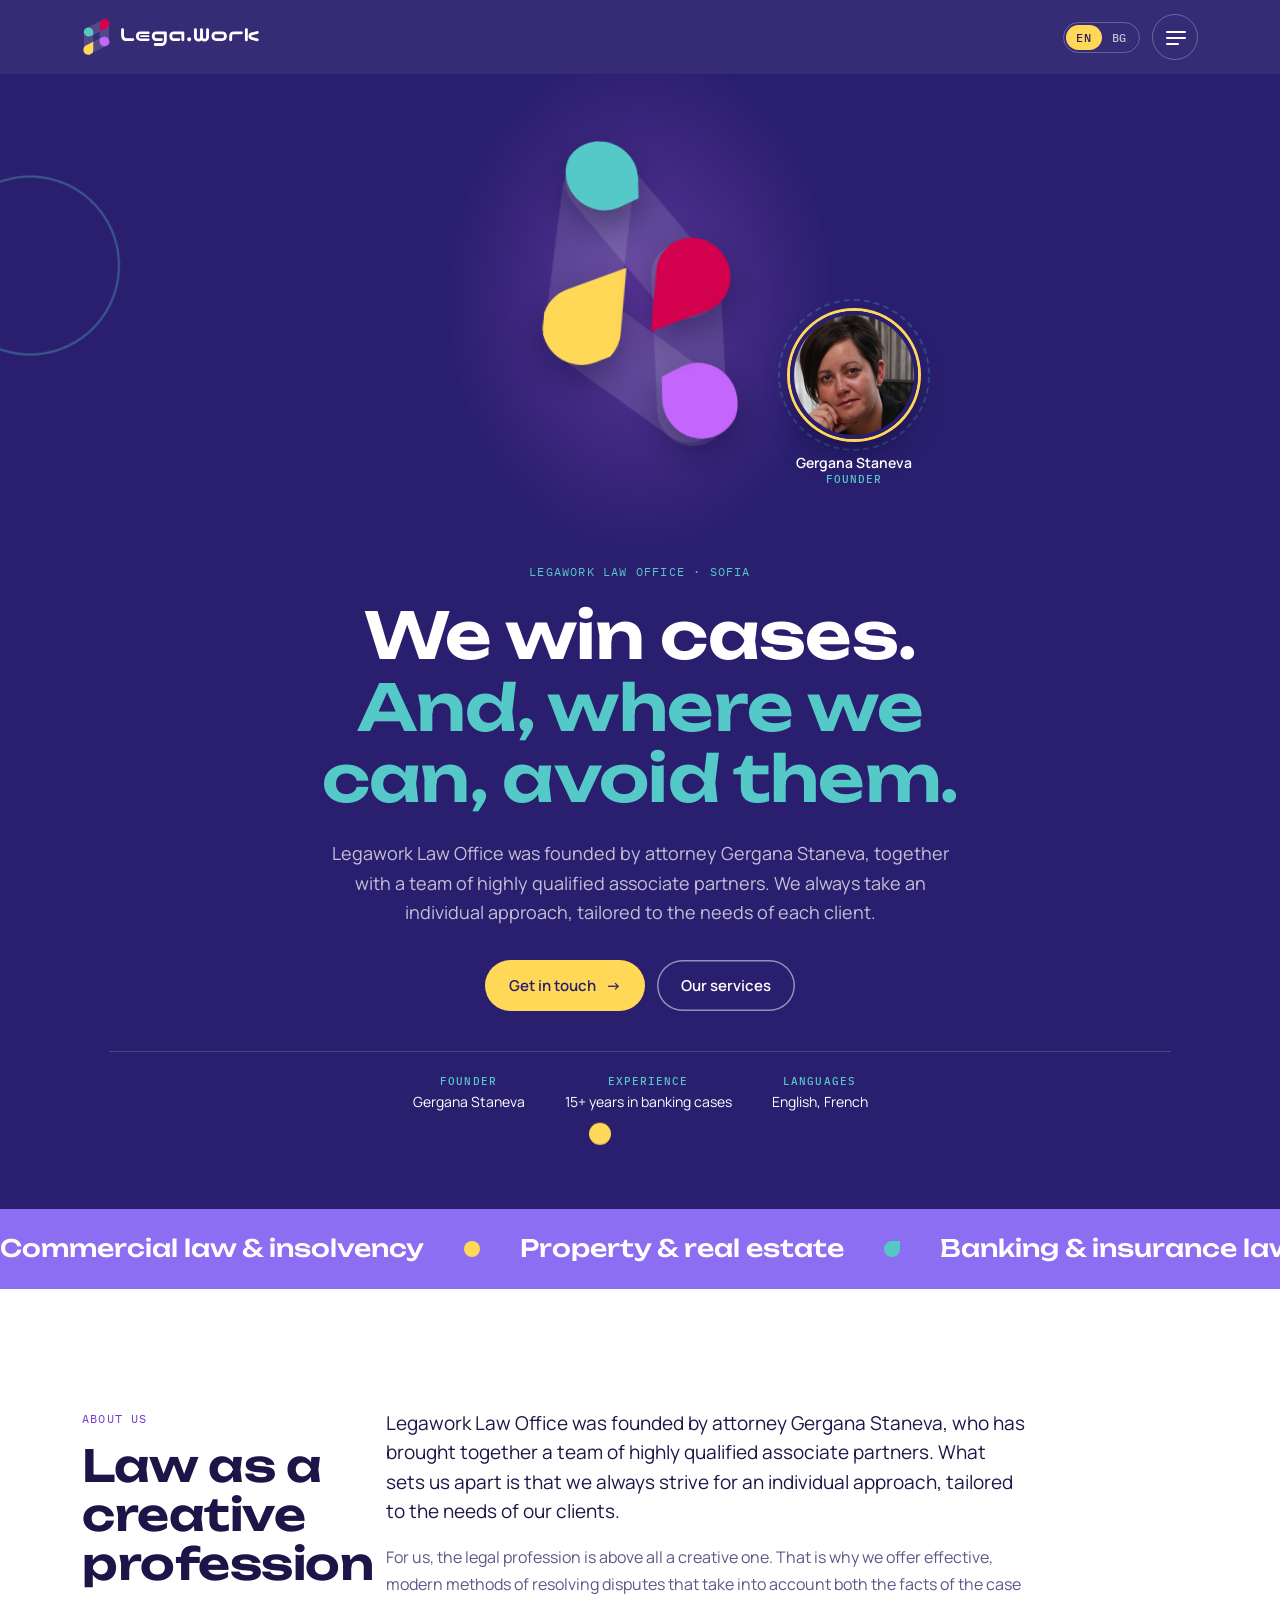
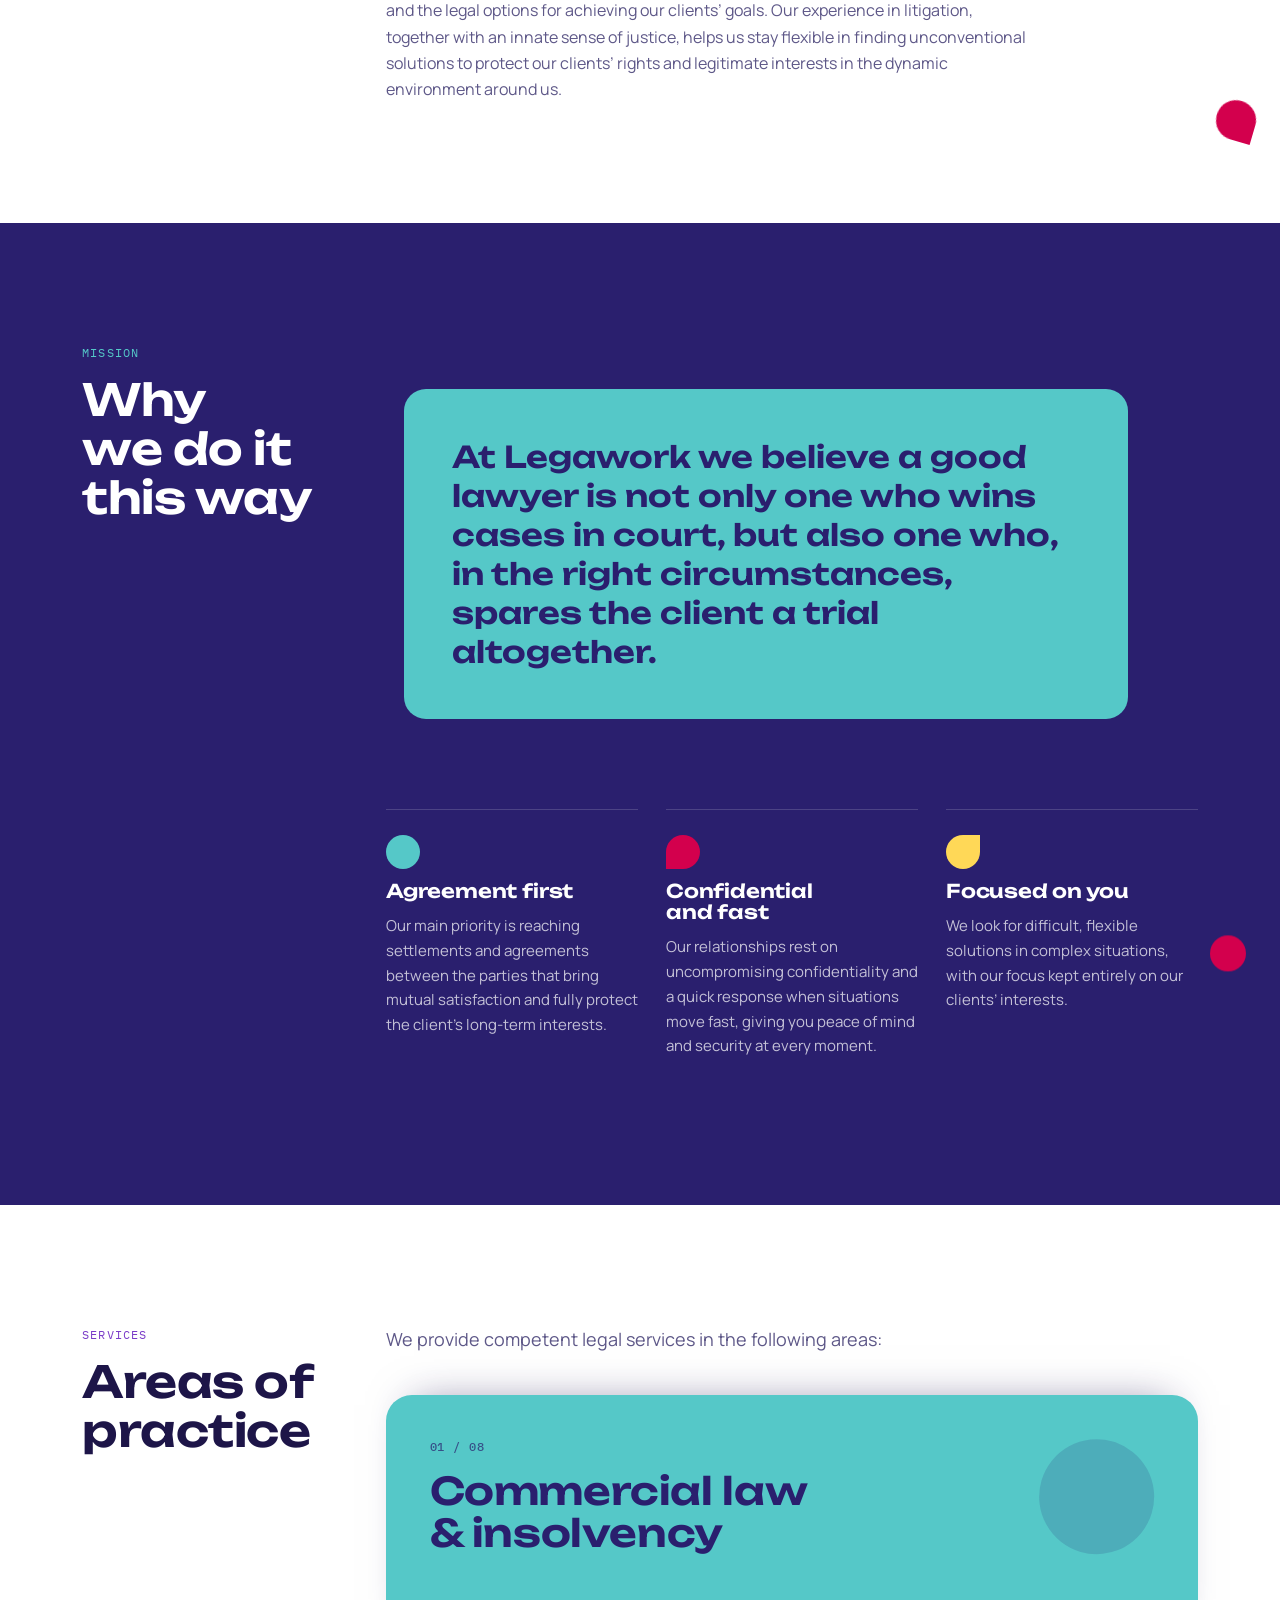
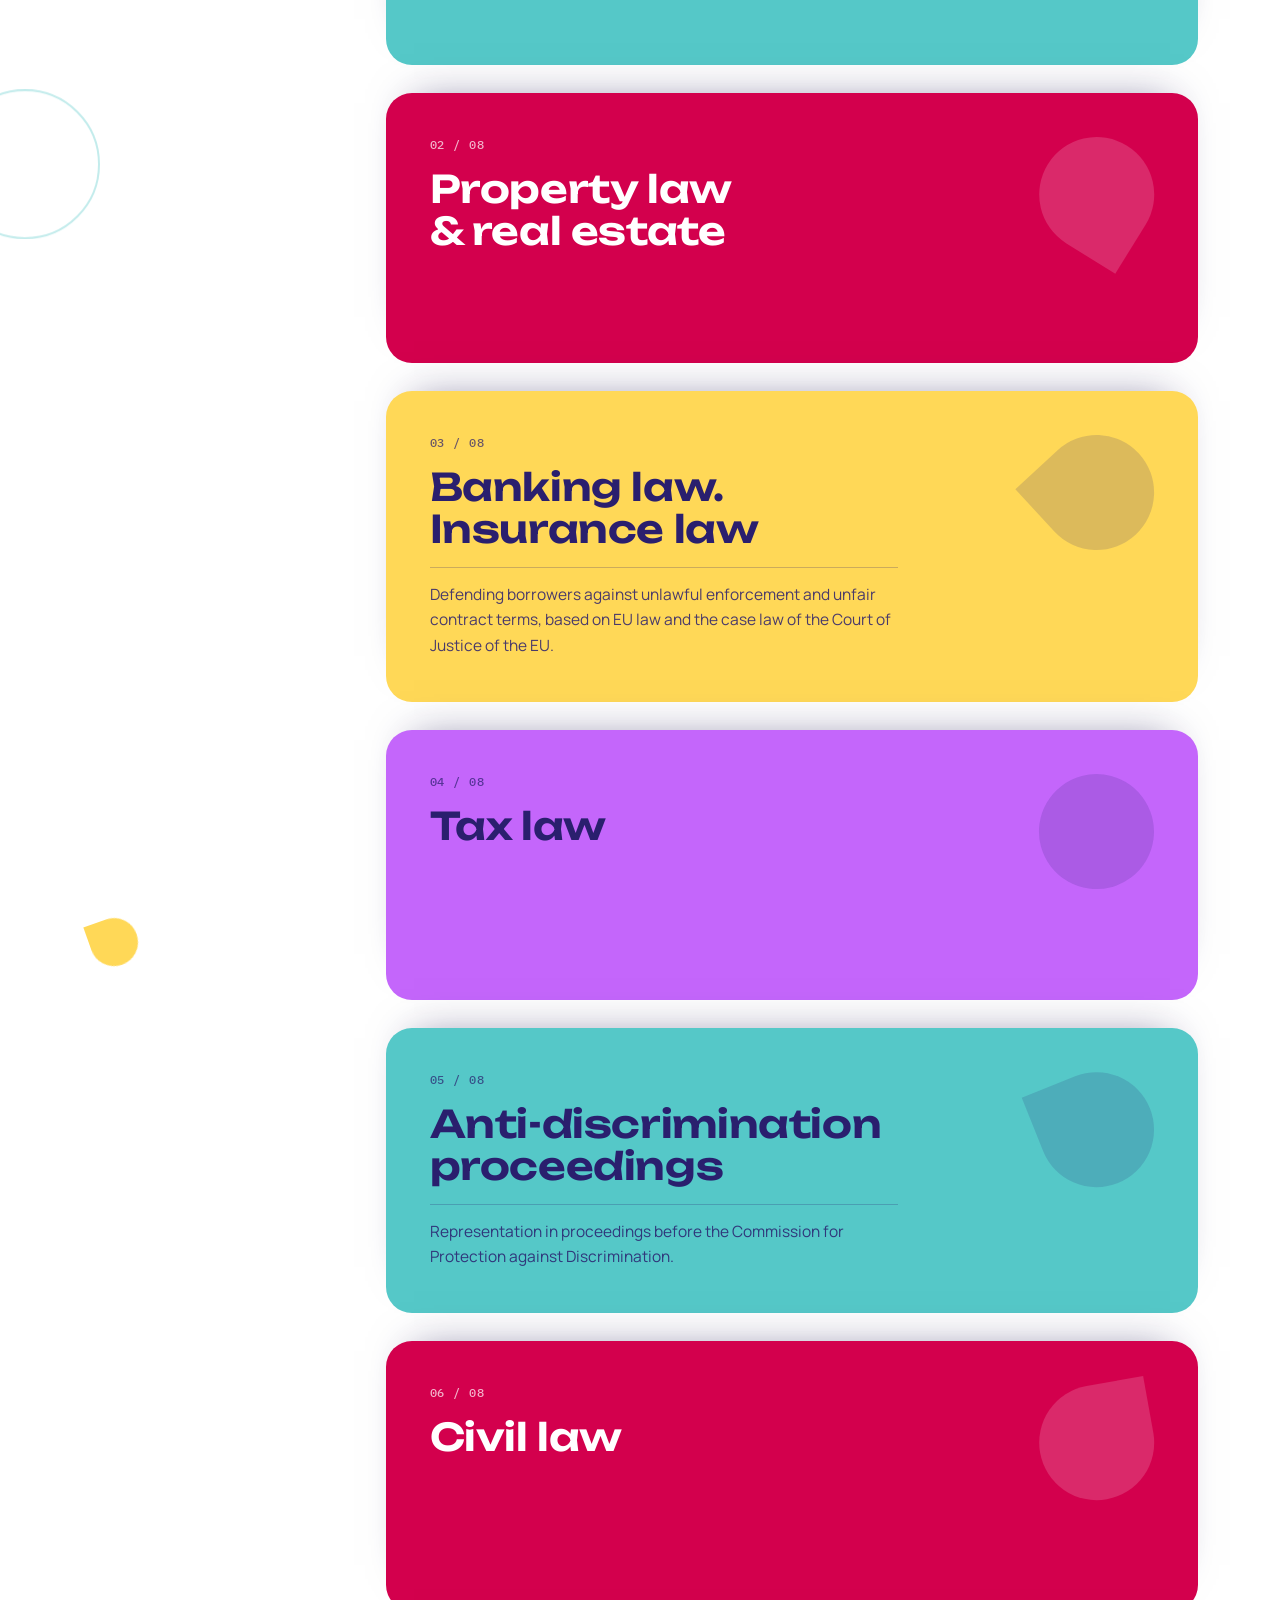
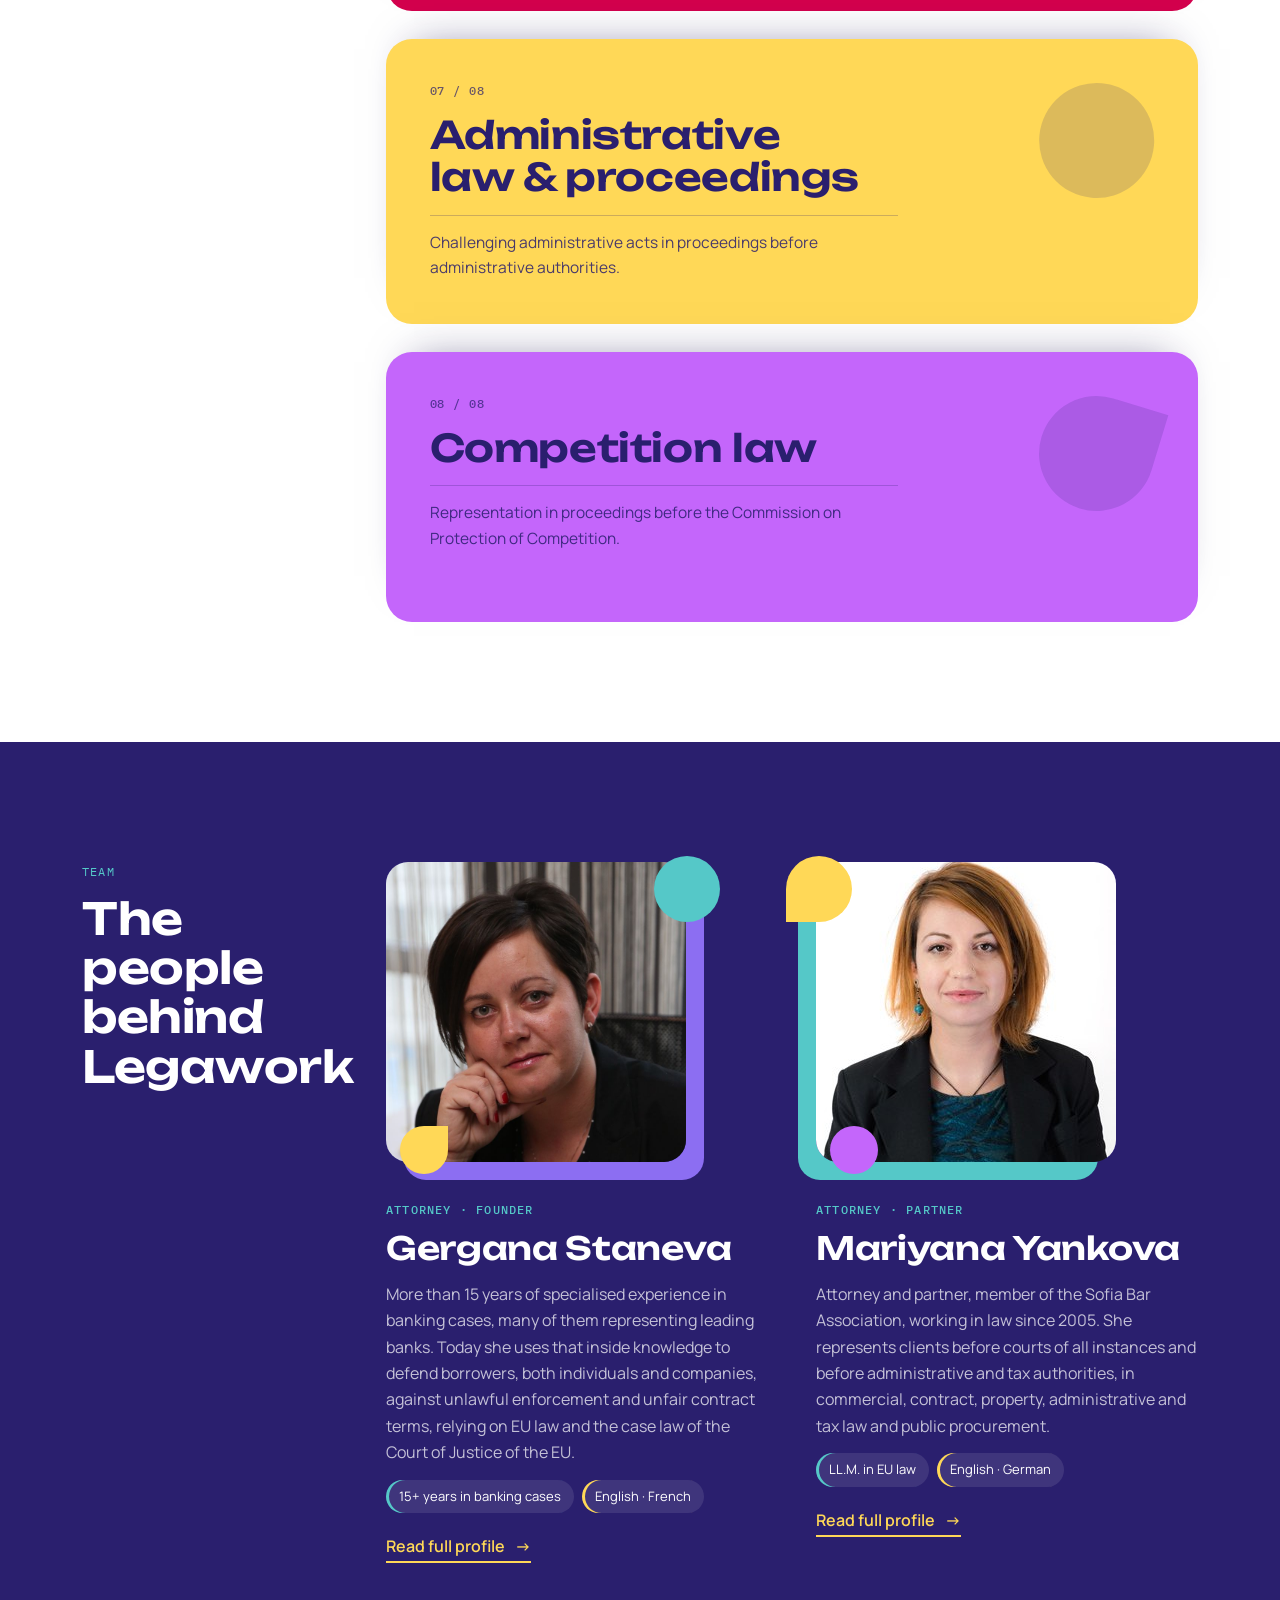
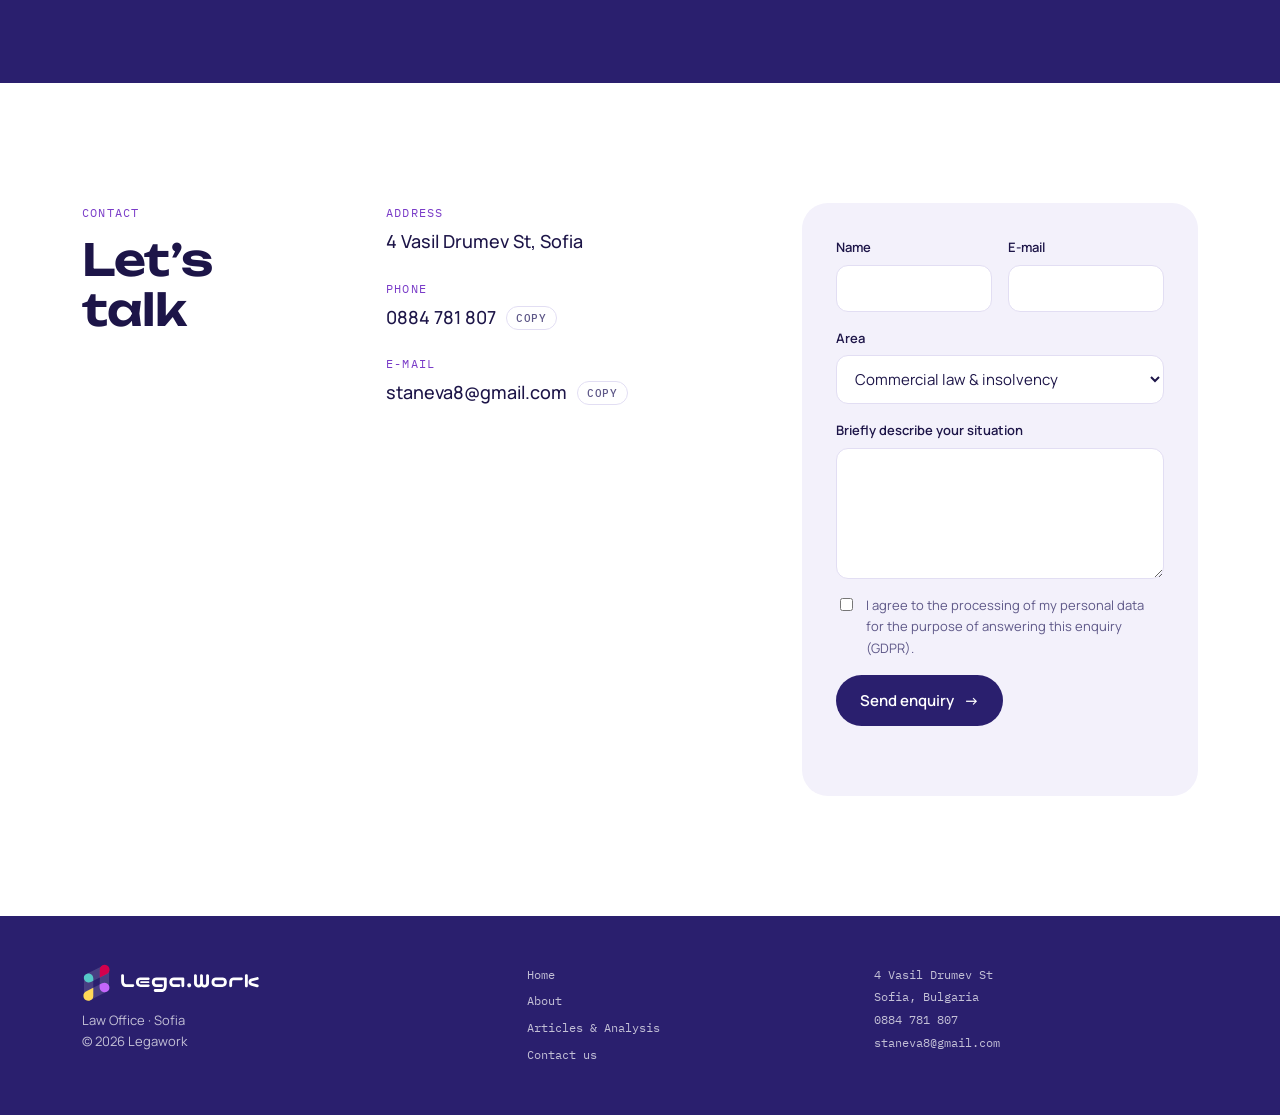
==== commit 034240e7: "Split into pages: lawyer profiles, articles, hamburger menu Homepage keeps short team summaries with" ====
--- a/index.html
+++ b/index.html
@@ -3,308 +3,14 @@
 <head>
 <meta charset="utf-8">
 <meta name="viewport" content="width=device-width, initial-scale=1, viewport-fit=cover">
+<title>Legawork Law Office</title>
 <meta name="description" content="Legawork Law Office, Sofia. Attorney Gergana Staneva and partners: banking, commercial, property, tax, administrative, competition and anti-discrimination law.">
 <meta name="theme-color" content="#2a1f6e">
 <link rel="icon" type="image/svg+xml" href="assets/logo/mark.svg">
-<title>Legawork Law Office</title>
 <link rel="preconnect" href="https://fonts.googleapis.com">
 <link rel="preconnect" href="https://fonts.gstatic.com" crossorigin>
 <link rel="stylesheet" href="https://fonts.googleapis.com/css2?family=Unbounded:wght@500;600;700&family=Manrope:wght@400;500;600;700&family=IBM+Plex+Mono:wght@500&display=swap">
-<style>
-/* Layout: brand bands alternate deep indigo and white; the logo's four shapes (teal circle, red drop, violet circle, yellow drop) recur as moving elements. Single brand look by design, not theme-switched. */
-:root {
-  --indigo: #2a1f6e;
-  --indigo-2: #36288a;
-  --violet: #c466fb;
-  --lilac: #8c6ef2;
-  --teal: #55c8c8;
-  --red: #d3004d;
-  --yellow: #ffd857;
-  --white: #ffffff;
-  --mist: #f3f1fb;
-  --ink: #1d1548;
-  --muted: #5e5888;
-  --line: #e2def3;
-  --f-display: "Unbounded", "Arial Rounded MT Bold", "Segoe UI", system-ui, sans-serif;
-  --f-body: "Manrope", "Segoe UI", system-ui, sans-serif;
-  --f-mono: "IBM Plex Mono", ui-monospace, Menlo, monospace;
-  --wrap: 1180px;
-  --head: 66px;
-  --ease: cubic-bezier(.2, .7, .1, 1);
-  --spring: cubic-bezier(.34, 1.56, .64, 1);
-  color-scheme: light;
-}
-* { box-sizing: border-box; }
-html { scroll-behavior: smooth; }
-body { margin: 0; background: var(--white); color: var(--ink); font-family: var(--f-body); font-size: 16px; line-height: 1.65; }
-body.en .bg, body.bg .en { display: none !important; }
-a { color: inherit; }
-:focus-visible { outline: 2px solid var(--violet); outline-offset: 3px; border-radius: 3px; }
-
-.wrap {
-  position: relative; z-index: 1; max-width: var(--wrap); margin: 0 auto;
-  padding-left: max(16px, env(safe-area-inset-left, 0px));
-  padding-right: max(16px, env(safe-area-inset-right, 0px));
-}
-@media (min-width: 720px) { .wrap { padding-left: max(32px, env(safe-area-inset-left, 0px)); padding-right: max(32px, env(safe-area-inset-right, 0px)); } }
-
-.label { font-family: var(--f-mono); font-size: 12px; letter-spacing: .1em; text-transform: uppercase; color: var(--violet); }
-h1, h2, h3 { font-family: var(--f-display); font-weight: 600; line-height: 1.12; margin: 0; text-wrap: balance; letter-spacing: -.01em; }
-h2 { font-size: clamp(28px, 3.8vw, 44px); }
-h3 { font-size: 22px; }
-p { margin: 0; }
-
-/* Bands */
-.band { position: relative; overflow: clip; }
-.band.dark { background: var(--indigo); color: var(--white); --muted: rgba(255, 255, 255, .72); --line: rgba(255, 255, 255, .16); }
-.band.dark .label { color: var(--teal); }
-.band.light { background: var(--white); }
-
-/* Logo */
-.logo { display: flex; align-items: center; gap: 10px; text-decoration: none; }
-.logo .mk { width: 29px; height: 38px; flex: none; }
-.logo .wd { width: 138px; height: 18px; flex: none; }
-
-/* Header */
-body::before { content: ""; position: fixed; inset: 0 0 auto; height: env(safe-area-inset-top, 0px); z-index: 10; background: var(--indigo); }
-header.top { position: sticky; top: env(safe-area-inset-top, 0px); z-index: 20; background: color-mix(in srgb, var(--indigo) 94%, transparent); backdrop-filter: blur(10px); color: var(--white); transition: box-shadow .3s; }
-header.top.scrolled { box-shadow: 0 10px 30px -20px rgba(20, 10, 60, .8); }
-.top .wrap { display: flex; align-items: center; justify-content: space-between; gap: 16px; padding-block: 14px; transition: padding .3s var(--ease); }
-header.top.scrolled .wrap { padding-block: 9px; }
-nav.main { position: relative; display: flex; gap: 26px; font-size: 14px; font-weight: 500; }
-nav.main a { text-decoration: none; color: rgba(255, 255, 255, .7); padding-block: 4px; transition: color .25s; }
-nav.main a:hover, nav.main a.active { color: var(--white); }
-nav.main .ind { position: absolute; bottom: -3px; left: 0; height: 3px; width: 0; border-radius: 3px; background: var(--teal); opacity: 0; transition: transform .45s var(--ease), width .45s var(--ease), opacity .3s, background .45s; }
-.lang { display: flex; border: 1px solid rgba(255, 255, 255, .25); border-radius: 999px; padding: 2px; }
-.lang button { font: 500 12px var(--f-mono); letter-spacing: .06em; border: 0; background: none; color: rgba(255, 255, 255, .7); padding: 5px 10px; border-radius: 999px; cursor: pointer; }
-.lang button[aria-pressed="true"] { background: var(--yellow); color: var(--indigo); }
-@media (max-width: 920px) { nav.main { display: none; } }
-
-/* Buttons */
-.btn { position: relative; overflow: hidden; isolation: isolate; display: inline-flex; align-items: center; gap: 10px; text-decoration: none; cursor: pointer; font: 600 15px var(--f-body); padding: 15px 24px; border-radius: 999px; border: 0; background: var(--indigo); color: var(--white); transition: color .35s var(--ease); }
-.btn::before { content: ""; position: absolute; inset: 0; z-index: -1; background: var(--lilac); border-radius: inherit; transform: scaleX(0); transform-origin: right; transition: transform .5s var(--ease); }
-.btn:hover::before { transform: scaleX(1); transform-origin: left; }
-.btn.yellow { background: var(--yellow); color: var(--indigo); }
-.btn.yellow::before { background: var(--teal); }
-.btn.line { background: transparent; color: var(--white); box-shadow: inset 0 0 0 1.5px rgba(255, 255, 255, .5); }
-.btn.line::before { background: var(--white); }
-.btn.line:hover { color: var(--indigo); }
-.btn .arr { display: inline-block; transition: transform .35s var(--ease); }
-.btn:hover .arr { transform: translateX(5px); }
-
-/* Floating brand shapes */
-.shape { position: absolute; z-index: 0; left: var(--x); top: var(--y); width: var(--s); height: var(--s); pointer-events: none; scale: 1; transition: scale 1s var(--spring); transition-delay: var(--d, 0s); will-change: transform; }
-.shape.pre { scale: 0; }
-.circle { border-radius: 50%; }
-.drop-a { border-radius: 50% 0 50% 50%; }
-.drop-b { border-radius: 50% 50% 50% 0; }
-.pill { height: calc(var(--s) * 2.4); border-radius: 999px; opacity: .22; }
-.ring { border-radius: 50%; border: 2px solid currentColor; opacity: .35; }
-.c-teal { background: var(--teal); color: var(--teal); }
-.c-red { background: var(--red); color: var(--red); }
-.c-violet { background: var(--violet); color: var(--violet); }
-.c-yellow { background: var(--yellow); color: var(--yellow); }
-.c-white { background: var(--white); color: var(--white); }
-.ring.c-teal, .ring.c-red, .ring.c-violet, .ring.c-yellow, .ring.c-white { background: transparent; }
-@media (max-width: 700px) { .shape.hide-m { display: none; } }
-
-/* Hero */
-section.hero.band > .wrap { display: flex; flex-direction: column; align-items: center; text-align: center; padding-block: 40px 72px; }
-@media (min-width: 900px) { section.hero.band > .wrap { padding-block: 56px 96px; } }
-.hero h1 { font-size: clamp(32px, 5vw, 64px); max-width: 18ch; margin-inline: auto; }
-.hero h1 em { font-style: normal; color: var(--teal); }
-.hero .lede { font-size: clamp(16px, 1.5vw, 18px); color: var(--muted); max-width: 58ch; margin: 24px auto 0; }
-.ctas { display: flex; flex-wrap: wrap; justify-content: center; gap: 12px; margin-top: 32px; }
-.facts { display: flex; flex-wrap: wrap; justify-content: center; gap: 12px 40px; margin: 40px 0 0; padding: 22px 0 0; border-top: 1px solid var(--line); list-style: none; }
-.facts li { display: flex; flex-direction: column; align-items: center; gap: 2px; font-size: 14px; }
-.facts li > span:first-child { font: 500 11px var(--f-mono); letter-spacing: .1em; text-transform: uppercase; color: var(--teal); }
-/* Logo as a balance scale: beams tip on their pivots, coloured shapes ride on the beam ends; the whole mark sways slightly in 3D */
-.stage-wrap { position: relative; width: clamp(180px, 19vw, 250px); aspect-ratio: 410 / 533; perspective: 1000px; margin: 12px 0 40px; }
-.stage-wrap::before { content: ""; position: absolute; inset: -30%; border-radius: 50%; background: radial-gradient(closest-side, color-mix(in srgb, var(--violet) 32%, transparent), transparent); pointer-events: none; }
-.stage { position: relative; width: 100%; height: 100%; transform-style: preserve-3d; will-change: transform; }
-/* Founder portrait in a circle beside the logo */
-.hero-portrait { position: absolute; z-index: 2; left: calc(100% + 28px); bottom: 6%; width: clamp(96px, 10vw, 140px); aspect-ratio: 1; text-decoration: none; color: var(--white); animation: portrait-in 1s var(--spring) 2s both; }
-.hero-portrait img { position: relative; width: 100%; height: 100%; border-radius: 50%; object-fit: cover; display: block; border: 4px solid var(--indigo); box-shadow: 0 0 0 3px var(--yellow), 0 18px 34px -12px rgba(8, 4, 40, .7); animation: bob 5s ease-in-out 3s infinite; transition: transform .4s var(--spring); }
-.hero-portrait:hover img { transform: scale(1.06); }
-.hero-portrait .ring { position: absolute; inset: -12px; border-radius: 50%; border: 2px dashed color-mix(in srgb, var(--teal) 70%, transparent); animation: spin 18s linear infinite; }
-.hero-portrait .cap { position: absolute; left: 50%; top: calc(100% + 14px); transform: translateX(-50%); white-space: nowrap; display: flex; flex-direction: column; align-items: center; font: 500 11px var(--f-mono); letter-spacing: .1em; text-transform: uppercase; color: var(--teal); }
-.hero-portrait .cap b { font: 600 14px var(--f-body); letter-spacing: 0; text-transform: none; color: var(--white); }
-@keyframes portrait-in { from { opacity: 0; transform: scale(.3) rotate(-25deg); } to { opacity: 1; transform: none; } }
-@keyframes bob { 0%, 100% { translate: 0 0; } 50% { translate: 0 -8px; } }
-@keyframes spin { to { transform: rotate(360deg); } }
-@media (max-width: 640px) { .hero-portrait { left: calc(100% - 16px); bottom: 0; width: 84px; } .hero-portrait .cap b { font-size: 12px; } .hero-portrait .cap { font-size: 10px; } }
-.layer { position: absolute; inset: 0; transform-style: preserve-3d; will-change: transform; }
-.layer svg { width: 100%; height: 100%; overflow: visible; display: block; }
-.layer.c { transform: translateZ(26px); }
-.layer.c svg { filter: drop-shadow(0 14px 18px rgba(12, 6, 48, .45)); }
-.layer .in { transform-box: fill-box; transform-origin: center; animation: assemble 1.1s var(--spring) both; animation-delay: var(--d); }
-@keyframes assemble { from { opacity: 0; transform: translate(var(--fx), var(--fy)) rotate(var(--fr)) scale(.4); } to { opacity: 1; transform: none; } }
-
-/* Ticker */
-.ticker { background: var(--lilac); color: var(--white); overflow: hidden; padding-block: 20px; }
-.ticker .track { display: flex; width: max-content; gap: 40px; animation: slide 48s linear infinite; font-family: var(--f-display); font-weight: 500; font-size: clamp(18px, 2vw, 24px); white-space: nowrap; }
-.ticker .track > span { display: inline-flex; align-items: center; gap: 40px; }
-.ticker .track > span::after { content: ""; width: 16px; height: 16px; border-radius: 50%; background: var(--yellow); }
-.ticker .track > span:nth-child(4n+2)::after { background: var(--teal); border-radius: 50% 0 50% 50%; }
-.ticker .track > span:nth-child(4n+3)::after { background: var(--red); border-radius: 50% 50% 50% 0; }
-.ticker .track > span:nth-child(4n+4)::after { background: var(--white); }
-.ticker:hover .track { animation-play-state: paused; }
-@keyframes slide { to { transform: translateX(-50%); } }
-
-/* Sections */
-section.band > .wrap { display: grid; grid-template-columns: 1fr; gap: 28px; padding-block: 80px; }
-@media (min-width: 900px) { section.band > .wrap { grid-template-columns: 240px minmax(0, 1fr); gap: 64px; padding-block: 120px; } }
-.side { display: flex; flex-direction: column; gap: 12px; }
-@media (min-width: 900px) { .side { position: sticky; top: 110px; align-self: start; } }
-.body { min-width: 0; display: flex; flex-direction: column; gap: 40px; }
-.prose { display: flex; flex-direction: column; gap: 18px; max-width: 64ch; }
-.prose p { color: var(--muted); }
-.prose p.lead { color: inherit; font-size: 19px; line-height: 1.55; }
-
-/* Mission: fanned cards like the brand slides */
-.fan { position: relative; padding: 26px 18px 70px; max-width: 760px; }
-.fan .back { position: absolute; left: 6%; right: 6%; bottom: 0; height: 60%; border-radius: 22px; transform-origin: 50% 100%; }
-.fan .back.y { background: var(--yellow); transform: rotate(calc(-1deg - var(--f, 0) * 5deg)) translateY(calc(var(--f, 0) * 6px)); }
-.fan .back.r { background: var(--red); transform: rotate(calc(1deg + var(--f, 0) * 6deg)) translateY(calc(var(--f, 0) * -8px)); bottom: 22px; }
-.fan .front { position: relative; background: var(--teal); color: var(--indigo); border-radius: 22px; padding: clamp(26px, 4vw, 48px); transform: translateY(calc((1 - var(--f, 0)) * 20px)); }
-.fan .front p { font-family: var(--f-display); font-weight: 600; font-size: clamp(20px, 2.5vw, 30px); line-height: 1.3; }
-.principles { display: grid; grid-template-columns: 1fr; gap: 0; }
-@media (min-width: 760px) { .principles { grid-template-columns: repeat(3, minmax(0, 1fr)); gap: 28px; } }
-.principle { position: relative; padding: 26px 0; display: flex; flex-direction: column; gap: 12px; }
-.principle .dot { display: block; width: 34px; height: 34px; }
-.principle h3 { font-size: 19px; }
-.principle p { color: var(--muted); font-size: 15px; }
-.principle::after { content: ""; position: absolute; top: 0; left: 0; right: 0; height: 1px; background: var(--line); transform-origin: left; transition: transform 1.1s var(--ease); transition-delay: calc(var(--i, 0) * 120ms + .1s); }
-.principle.pre::after { transform: scaleX(0); }
-
-/* Services: stacking cards in brand colours */
-.intro { font-size: 18px; color: var(--muted); max-width: 62ch; }
-.stack { list-style: none; margin: 0; padding: 0; display: flex; flex-direction: column; gap: 28px; }
-.card {
-  --c-bg: var(--teal); --c-fg: var(--indigo);
-  position: sticky; top: calc(var(--head) + 24px + var(--n) * 12px);
-  min-height: 270px; padding: clamp(24px, 3.4vw, 44px); border-radius: 26px; overflow: hidden;
-  background: var(--c-bg); color: var(--c-fg);
-  display: grid; grid-template-columns: minmax(0, 1fr) auto; gap: 24px; align-items: start;
-  transform-origin: 50% 0; will-change: transform; box-shadow: 0 -18px 40px -28px rgba(30, 20, 80, .55);
-}
-.card.k-red { --c-bg: var(--red); --c-fg: var(--white); }
-.card.k-yellow { --c-bg: var(--yellow); --c-fg: var(--indigo); }
-.card.k-violet { --c-bg: var(--violet); --c-fg: var(--indigo); }
-.card .main { display: flex; flex-direction: column; gap: 16px; min-width: 0; position: relative; z-index: 1; }
-.card .pos { font: 500 12px var(--f-mono); letter-spacing: .08em; opacity: .7; font-variant-numeric: tabular-nums; }
-.card h3 { font-size: clamp(24px, 3.2vw, 38px); max-width: 20ch; }
-.card p { font-size: 15.5px; max-width: 52ch; opacity: .85; padding-top: 14px; border-top: 1px solid color-mix(in srgb, var(--c-fg) 28%, transparent); }
-.card .glyph { display: block; width: clamp(64px, 9vw, 120px); height: clamp(64px, 9vw, 120px); background: var(--c-fg); opacity: .16; transform: rotate(var(--gr, 0deg)); }
-.card .main, .card .glyph { transition: opacity .8s var(--ease), translate .8s var(--ease); }
-.card.pre .main { opacity: .2; translate: 0 24px; }
-@media (max-width: 759px) { .card { --head: 58px; top: calc(var(--head) + 16px + var(--n) * 8px); min-height: 210px; } }
-
-/* Team */
-.founder { display: grid; grid-template-columns: 1fr; gap: 40px; }
-@media (min-width: 880px) { .founder { grid-template-columns: minmax(0, 340px) minmax(0, 1fr); gap: 60px; align-items: start; } }
-.photo-wrap { position: relative; max-width: 360px; }
-@media (min-width: 880px) { .photo-wrap { position: sticky; top: 110px; } }
-.photo-wrap::before { content: ""; position: absolute; inset: 18px -18px -18px 18px; border-radius: 22px; background: var(--lilac); }
-.photo { position: relative; margin: 0; aspect-ratio: 4 / 5; max-width: 100%; overflow: hidden; border-radius: 22px; background: var(--indigo-2); }
-.photo img { width: 100%; height: 115%; object-fit: cover; display: block; transform: translateY(var(--py, 0%)); scale: 1; transition: scale 1.2s var(--ease); }
-.photo-wrap.pre .photo img { scale: 1.08; }
-.photo-wrap .tag { position: absolute; left: 16px; bottom: 16px; z-index: 2; background: var(--red); color: var(--white); font: 600 13px var(--f-body); padding: 8px 14px; border-radius: 999px; }
-.photo-wrap .s1 { position: absolute; z-index: 2; right: -34px; top: 34px; width: 66px; height: 66px; border-radius: 50%; background: var(--teal); will-change: transform; }
-.photo-wrap .s2 { position: absolute; z-index: 2; left: -24px; top: 78%; width: 48px; height: 48px; border-radius: 50% 0 50% 50%; background: var(--yellow); will-change: transform; }
-@media (max-width: 500px) { .photo-wrap .s1 { right: -8px; } .photo-wrap .s2 { left: -8px; } .photo-wrap.alt .s1 { left: -8px; } .photo-wrap.alt .s2 { right: -8px; } }
-.person { display: flex; flex-direction: column; gap: 22px; min-width: 0; }
-.person h3 { font-size: clamp(28px, 3.4vw, 42px); }
-.person .role { font: 500 12px var(--f-mono); letter-spacing: .1em; text-transform: uppercase; color: var(--teal); }
-.highlights { display: flex; flex-wrap: wrap; gap: 8px; margin: 0; padding: 0; list-style: none; }
-.highlights li { font-size: 13px; padding: 6px 13px; border-radius: 999px; background: rgba(255, 255, 255, .1); }
-.highlights li:nth-child(1) { box-shadow: inset 3px 0 0 var(--teal); }
-.highlights li:nth-child(2) { box-shadow: inset 3px 0 0 var(--yellow); }
-.highlights li:nth-child(3) { box-shadow: inset 3px 0 0 var(--red); }
-.member { display: flex; align-items: center; gap: 18px; padding-top: 28px; border-top: 1px solid var(--line); }
-.member .ini { width: 68px; height: 68px; border-radius: 50% 50% 50% 0; display: grid; place-items: center; background: var(--yellow); color: var(--indigo); font: 600 20px var(--f-display); flex: none; }
-.member h3 { font-size: 22px; }
-.member .role { font: 500 12px var(--f-mono); letter-spacing: .1em; text-transform: uppercase; color: var(--muted); }
-
-.founder.partner { padding-top: 64px; margin-top: 24px; border-top: 1px solid var(--line); }
-@media (min-width: 880px) { .founder.partner { grid-template-columns: minmax(0, 1fr) minmax(0, 340px); } .founder.partner .photo-wrap { order: 2; } }
-.photo-wrap.alt::before { background: var(--teal); inset: 18px 18px -18px -18px; }
-.photo-wrap.alt .s1 { background: var(--yellow); border-radius: 50% 50% 50% 0; right: auto; left: -30px; }
-.photo-wrap.alt .s2 { background: var(--violet); border-radius: 50%; left: auto; right: -22px; }
-.photo-wrap.alt .tag { background: var(--violet); color: var(--indigo); }
-.cv { display: grid; grid-template-columns: 1fr; gap: 28px; }
-.cv .label { display: block; margin-bottom: 10px; }
-.timeline { margin: 0; padding: 0; list-style: none; border-top: 1px solid var(--line); }
-.timeline li { display: grid; grid-template-columns: 88px minmax(0, 1fr); gap: 16px; padding: 12px 0; border-bottom: 1px solid var(--line); font-size: 14.5px; color: var(--muted); }
-.timeline time { font: 500 13px var(--f-mono); color: var(--yellow); font-variant-numeric: tabular-nums; }
-
-/* Contact */
-.contact-grid { display: grid; grid-template-columns: 1fr; gap: 40px; }
-@media (min-width: 860px) { .contact-grid { grid-template-columns: minmax(0, 1fr) minmax(0, 1.1fr); gap: 56px; } }
-.details { display: flex; flex-direction: column; gap: 22px; }
-.details .row { display: flex; flex-direction: column; gap: 4px; }
-.details .val { font-size: 18px; font-weight: 500; display: flex; align-items: center; gap: 10px; flex-wrap: wrap; overflow-wrap: anywhere; }
-.copy { font: 500 11px var(--f-mono); letter-spacing: .06em; text-transform: uppercase; border: 1px solid var(--line); background: none; color: var(--muted); padding: 4px 9px; border-radius: 999px; cursor: pointer; }
-.copy:hover { color: var(--indigo); border-color: var(--indigo); }
-form.enquiry { background: var(--mist); border-radius: 26px; padding: clamp(20px, 3vw, 34px); display: grid; gap: 16px; }
-.field { display: flex; flex-direction: column; gap: 6px; }
-.field label { font-size: 13px; font-weight: 600; transition: color .2s; }
-.field:focus-within label { color: var(--violet); }
-.field input, .field select, .field textarea { font: 15px var(--f-body); color: var(--ink); background: var(--white); border: 1px solid var(--line); border-radius: 12px; padding: 12px 14px; width: 100%; }
-.field input:focus, .field select:focus, .field textarea:focus { outline: none; border-color: var(--violet); box-shadow: 0 0 0 3px color-mix(in srgb, var(--violet) 25%, transparent); }
-.two { display: grid; grid-template-columns: 1fr; gap: 16px; }
-@media (min-width: 560px) { .two { grid-template-columns: 1fr 1fr; } }
-.consent { display: flex; gap: 10px; align-items: flex-start; font-size: 13px; color: var(--muted); }
-.consent input { margin-top: 3px; accent-color: var(--violet); }
-.status { font-size: 14px; color: var(--violet); min-height: 1.4em; }
-.status:not(:empty) { animation: up .5s var(--ease) both; }
-
-/* Footer */
-footer .wrap { padding-block: 48px; display: grid; grid-template-columns: 1fr; gap: 24px; font-size: 13px; color: var(--muted); }
-@media (min-width: 760px) { footer .wrap { grid-template-columns: 1.3fr 1fr 1fr; } }
-footer .logo { color: var(--white); margin-bottom: 8px; }
-footer .mono { font-family: var(--f-mono); font-size: 12px; line-height: 1.9; overflow-wrap: anywhere; }
-
-/* Intro curtain: the mark assembles, then the indigo panel lifts */
-.curtain { position: fixed; inset: 0; z-index: 50; background: var(--indigo); color: var(--white); display: grid; place-items: center; pointer-events: none; animation: lift .9s cubic-bezier(.7, 0, .2, 1) .95s forwards; }
-.curtain .logo { flex-direction: column; gap: 16px; }
-.curtain .mk { width: 84px; height: 112px; animation: pop .8s var(--spring) both; }
-.curtain .wd { width: 220px; height: 29px; animation: up .6s var(--ease) .25s both; }
-@keyframes lift { to { transform: translateY(-100%); } }
-@keyframes pop { from { transform: scale(.2) rotate(-40deg); opacity: 0; } to { transform: none; opacity: 1; } }
-@keyframes rise { from { transform: translateY(105%); } to { transform: none; } }
-@keyframes fade { from { opacity: 0; } to { opacity: 1; } }
-@keyframes up { from { opacity: 0; transform: translateY(18px); } to { opacity: 1; transform: none; } }
-
-/* Hero load sequence */
-.ln { display: block; overflow: hidden; padding-bottom: .12em; margin-bottom: -.12em; }
-.ln > * { display: inline-block; animation: rise 1s var(--ease) both; }
-.ln:nth-child(1) > * { animation-delay: 1.25s; }
-.ln:nth-child(2) > * { animation-delay: 1.38s; }
-.hero .label { animation: fade .8s ease 1.15s both; }
-.hero .lede { animation: up .9s var(--ease) 1.6s both; }
-.hero .ctas { animation: up .9s var(--ease) 1.75s both; }
-.hero .facts { animation: up .9s var(--ease) 1.9s both; }
-header.top { animation: fade .6s ease 1.1s both; }
-
-.reveal { transition: opacity .9s var(--ease), translate .9s var(--ease); transition-delay: calc(var(--i, 0) * 90ms); }
-.reveal.pre { opacity: .12; translate: 0 32px; }
-
-main, footer { transition: opacity .22s ease, filter .22s ease; }
-body.switching main, body.switching footer { opacity: 0; filter: blur(2px); }
-
-@media (prefers-reduced-motion: reduce) {
-  html { scroll-behavior: auto; }
-  *, *::before, *::after { animation: none !important; transition: none !important; }
-  .curtain { display: none; }
-  .reveal.pre, .card.pre .main { opacity: 1; translate: none; }
-  .shape.pre { scale: 1; }
-  .principle.pre::after { transform: none; }
-  .photo-wrap.pre .photo img { scale: 1; }
-  .card { transform: none !important; filter: none !important; }
-}
-</style>
-<style>img { max-width: 100%; } [hidden] { display: none !important; }</style>
+<link rel="stylesheet" href="assets/css/site.css">
 </head>
 <body class="en">
 <!-- Official Lega.work logo: mark and wordmark as reusable symbols -->
@@ -313,24 +19,36 @@
   <symbol id="word" viewBox="416 186 920 120"><path d="M426.156 187.168C428.785 187.168 431.039 188.06 432.917 189.844C434.794 191.534 435.78 193.693 435.874 196.322V230.264C435.78 234.113 436.015 237.681 436.578 240.967C437.236 244.159 438.738 247.023 441.085 249.558C443.432 252.093 446.39 253.454 449.958 253.642H495.025C497.654 253.736 499.813 254.722 501.503 256.6C503.287 258.478 504.179 260.731 504.179 263.36C504.085 265.895 503.146 268.054 501.363 269.838C499.673 271.528 497.56 272.42 495.025 272.514H445.169C438.597 272.139 433.151 269.932 428.832 265.895C424.607 261.764 421.556 256.741 419.678 250.826C417.894 244.91 416.955 238.62 416.861 231.954V196.322C416.955 193.787 417.894 191.675 419.678 189.985C421.462 188.201 423.621 187.262 426.156 187.168Z" fill="currentColor"/><path d="M546.43 272.514C538.167 272.233 531.924 270.308 527.699 266.74C523.474 263.078 520.422 258.994 518.544 254.487C516.667 249.887 515.728 245.239 515.728 240.545C515.728 235.662 516.62 230.968 518.404 226.461C520.281 221.86 523.333 217.776 527.558 214.208C531.877 210.547 537.322 208.669 543.895 208.575H597.412C600.041 208.575 602.248 209.467 604.031 211.251C605.909 212.941 606.848 215.006 606.848 217.448C606.848 219.983 605.909 222.142 604.031 223.926C602.248 225.616 600.041 226.461 597.412 226.461H544.74C542.674 226.461 540.843 227.165 539.247 228.574C537.745 229.982 536.618 231.813 535.867 234.066C535.21 236.32 534.881 238.526 534.881 240.685C534.881 243.033 535.21 245.333 535.867 247.586C536.618 249.84 537.745 251.671 539.247 253.079C540.843 254.393 542.674 255.098 544.74 255.191H597.412C600.041 255.191 602.248 256.036 604.031 257.726C605.909 259.417 606.848 261.435 606.848 263.782C606.848 266.224 605.909 268.289 604.031 269.979C602.248 271.669 600.041 272.514 597.412 272.514H546.43ZM605.158 240.263C605.158 242.047 604.36 243.596 602.764 244.91C601.356 246.131 599.572 246.741 597.412 246.741H551.359C549.2 246.741 547.369 246.131 545.867 244.91C544.364 243.596 543.613 242.047 543.613 240.263C543.613 238.573 544.364 237.071 545.867 235.756C547.369 234.536 549.2 233.925 551.359 233.925H597.412C599.572 233.925 601.403 234.583 602.905 235.897C604.407 237.118 605.158 238.573 605.158 240.263Z" fill="currentColor"/><path d="M702.053 231.109C702.053 228.761 700.832 227.541 698.391 227.447H649.099C647.315 227.541 645.766 228.339 644.451 229.841C643.137 231.249 642.151 232.939 641.494 234.911C640.93 236.789 640.649 238.714 640.649 240.685C640.649 242.563 640.93 244.488 641.494 246.46C642.151 248.337 643.137 250.027 644.451 251.53C645.766 252.938 647.315 253.642 649.099 253.642H685.153C687.782 253.642 689.988 254.581 691.772 256.459C693.65 258.243 694.589 260.449 694.589 263.078C694.589 265.707 693.65 267.914 691.772 269.697C689.988 271.575 687.782 272.514 685.153 272.514H649.662C643.09 272.42 637.644 270.589 633.325 267.022C629.1 263.36 626.049 259.276 624.171 254.769C622.387 250.168 621.495 245.427 621.495 240.545C621.495 235.85 622.434 231.249 624.312 226.743C626.19 222.142 629.241 218.058 633.466 214.49C637.691 210.828 643.935 208.857 652.197 208.575H711.348C713.977 208.575 716.23 209.467 718.108 211.251C719.986 212.941 720.972 215.1 721.066 217.729V262.233C721.066 269.744 720.033 276.833 717.967 283.499C716.089 289.414 712.991 294.391 708.672 298.428C704.447 302.559 699.048 304.812 692.476 305.188H643.747C641.212 305.094 639.053 304.155 637.269 302.371C635.579 300.681 634.687 298.569 634.593 296.034C634.593 293.405 635.438 291.151 637.128 289.274C638.912 287.396 641.118 286.41 643.747 286.316H687.688C691.256 286.128 694.213 284.767 696.56 282.232C698.908 279.697 700.41 276.739 701.067 273.359C701.724 269.979 702.053 265.613 702.053 260.262V231.109Z" fill="currentColor"/><path d="M818.805 265.05V231.109C818.805 228.761 817.585 227.541 815.144 227.447H765.851C764.067 227.541 762.518 228.339 761.204 229.841C759.889 231.249 758.903 232.939 758.246 234.911C757.683 236.789 757.401 238.714 757.401 240.685C757.401 242.563 757.683 244.488 758.246 246.46C758.903 248.337 759.889 250.027 761.204 251.53C762.518 252.938 764.067 253.642 765.851 253.642H801.905C804.534 253.642 806.741 254.581 808.524 256.459C810.402 258.243 811.341 260.449 811.341 263.078C811.341 265.707 810.402 267.914 808.524 269.697C806.741 271.575 804.534 272.514 801.905 272.514H766.415C759.842 272.42 754.397 270.589 750.078 267.022C745.853 263.36 742.801 259.276 740.923 254.769C739.14 250.168 738.248 245.427 738.248 240.545C738.248 235.85 739.186 231.249 741.064 226.743C742.942 222.142 745.993 218.058 750.219 214.49C754.444 210.828 760.687 208.857 768.95 208.575H828.101C830.729 208.575 832.983 209.467 834.861 211.251C836.738 212.941 837.724 215.1 837.818 217.729V265.05C837.818 267.679 836.832 269.885 834.861 271.669C832.983 273.359 830.729 274.204 828.101 274.204C822.467 273.735 819.369 270.683 818.805 265.05Z" fill="currentColor"/><path d="M870.492 274.768C866.736 274.768 863.591 273.453 861.056 270.824C858.615 268.195 857.394 264.909 857.394 260.966C857.394 257.022 858.615 253.736 861.056 251.107C863.591 248.478 866.736 247.164 870.492 247.164C874.248 247.164 877.393 248.478 879.928 251.107C882.463 253.736 883.73 257.022 883.73 260.966C883.73 264.909 882.463 268.195 879.928 270.824C877.393 273.453 874.248 274.768 870.492 274.768Z" fill="currentColor"/><path d="M932.6 275.753C929.408 275.753 926.216 275.19 923.024 274.063C919.925 272.937 916.921 271.294 914.01 269.134C911.1 266.881 908.564 263.923 906.405 260.262C904.245 256.6 903.072 252.234 902.884 247.164V196.322C902.884 193.693 903.823 191.534 905.701 189.844C907.672 188.06 909.973 187.168 912.602 187.168C918.235 187.637 921.287 190.689 921.756 196.322V246.037C921.85 248.291 922.319 250.215 923.164 251.811C924.009 253.314 924.948 254.534 925.981 255.473C927.014 256.318 928.047 256.975 929.079 257.445C930.206 257.82 931.333 258.008 932.46 258.008C933.586 258.008 934.713 257.82 935.84 257.445C936.966 256.975 938.046 256.318 939.079 255.473C940.112 254.534 941.05 253.314 941.896 251.811C942.741 250.215 943.163 248.291 943.163 246.037V196.322C943.163 193.693 944.102 191.534 945.98 189.844C947.951 188.06 950.252 187.168 952.881 187.168C958.514 187.637 961.612 190.689 962.176 196.322V246.037C962.27 248.291 962.739 250.168 963.584 251.671C964.429 253.267 965.368 254.534 966.401 255.473C967.434 256.318 968.466 256.975 969.499 257.445C970.626 257.82 971.753 258.008 972.879 258.008C974.006 258.008 975.133 257.82 976.259 257.445C977.386 256.975 978.466 256.318 979.499 255.473C980.531 254.534 981.47 253.314 982.315 251.811C983.16 250.215 983.583 248.291 983.583 246.037V196.322C983.583 193.693 984.522 191.534 986.399 189.844C988.371 188.06 990.672 187.168 993.3 187.168C998.934 187.637 1002.03 190.689 1002.6 196.322V247.164C1002.6 252.234 1001.47 256.6 999.215 260.262C997.056 263.923 994.521 266.881 991.61 269.134C988.794 271.294 985.789 272.937 982.597 274.063C979.499 275.19 976.306 275.753 973.02 275.753C969.828 275.753 966.636 275.19 963.443 274.063C960.345 272.937 957.34 271.247 954.43 268.993C953.866 268.618 953.35 268.195 952.881 267.726C952.317 268.195 951.801 268.618 951.331 268.993C948.421 271.247 945.369 272.937 942.177 274.063C939.079 275.19 935.886 275.753 932.6 275.753Z" fill="currentColor"/><path d="M1050.2 272.514C1041.94 272.233 1035.69 270.308 1031.47 266.74C1027.24 263.078 1024.19 258.994 1022.31 254.487C1020.43 249.887 1019.5 245.239 1019.5 240.545C1019.5 235.662 1020.39 230.968 1022.17 226.461C1024.05 221.86 1027.1 217.776 1031.33 214.208C1035.64 210.547 1041.09 208.669 1047.66 208.575H1093.29C1099.87 208.669 1105.26 210.547 1109.49 214.208C1113.81 217.776 1116.86 221.86 1118.64 226.461C1120.52 230.968 1121.46 235.662 1121.46 240.545C1121.46 245.239 1120.52 249.887 1118.64 254.487C1116.77 258.994 1113.71 263.078 1109.49 266.74C1105.26 270.308 1099.02 272.233 1090.76 272.514H1050.2ZM1047.1 227.447C1045.32 227.447 1043.77 228.198 1042.45 229.7C1041.14 231.109 1040.15 232.799 1039.49 234.77C1038.93 236.648 1038.65 238.526 1038.65 240.404C1038.65 242.375 1038.93 244.347 1039.49 246.319C1040.15 248.197 1041.14 249.887 1042.45 251.389C1043.77 252.797 1045.32 253.548 1047.1 253.642H1093.86C1095.64 253.548 1097.19 252.797 1098.5 251.389C1099.82 249.887 1100.76 248.197 1101.32 246.319C1101.98 244.347 1102.31 242.375 1102.31 240.404C1102.31 238.526 1101.98 236.648 1101.32 234.77C1100.76 232.799 1099.82 231.109 1098.5 229.7C1097.19 228.198 1095.64 227.447 1093.86 227.447H1047.1Z" fill="currentColor"/><path d="M1140.61 226.32C1142.4 221.813 1145.4 217.776 1149.63 214.208C1153.95 210.547 1159.39 208.669 1165.96 208.575H1218.92C1221.55 208.575 1223.75 209.514 1225.54 211.392C1227.42 213.176 1228.35 215.382 1228.35 218.011C1228.35 220.64 1227.42 222.893 1225.54 224.771C1223.75 226.555 1221.55 227.447 1218.92 227.447H1165.4C1163.62 227.447 1162.07 228.198 1160.75 229.7C1159.44 231.109 1158.41 232.799 1157.66 234.77C1157 236.742 1156.67 238.62 1156.67 240.404V265.05C1156.11 270.683 1153.01 273.735 1147.37 274.204C1144.75 274.204 1142.44 273.359 1140.47 271.669C1138.6 269.885 1137.66 267.679 1137.66 265.05V240.545H1137.8C1137.8 235.662 1138.74 230.921 1140.61 226.32Z" fill="currentColor"/><path d="M1252.01 187.168C1254.55 187.262 1256.71 188.201 1258.49 189.985C1260.28 191.675 1261.22 193.787 1261.31 196.322V265.332C1260.75 270.965 1257.65 274.016 1252.01 274.486C1249.39 274.486 1247.09 273.641 1245.11 271.951C1243.24 270.167 1242.3 267.961 1242.3 265.332V196.322C1242.39 193.693 1243.38 191.534 1245.25 189.844C1247.13 188.06 1249.39 187.168 1252.01 187.168ZM1269.9 226.461C1272.62 222.048 1277.83 218.809 1285.53 216.743L1321.73 207.026C1324.26 206.275 1326.66 206.509 1328.91 207.73C1331.26 208.857 1332.81 210.687 1333.56 213.223C1334.4 215.664 1334.22 218.058 1333 220.405C1331.87 222.658 1330.04 224.208 1327.5 225.053L1288.91 235.052C1286.19 236.085 1284.88 237.869 1284.97 240.404C1284.88 242.939 1286.19 244.723 1288.91 245.755L1327.5 255.755C1330.04 256.6 1331.87 258.196 1333 260.543C1334.22 262.797 1334.4 265.144 1333.56 267.585C1332.81 270.12 1331.26 271.951 1328.91 273.078C1326.66 274.298 1324.26 274.533 1321.73 273.782L1285.53 264.064C1277.74 261.905 1272.48 258.618 1269.76 254.206C1267.13 249.793 1265.82 245.192 1265.82 240.404C1265.82 235.615 1267.18 230.968 1269.9 226.461Z" fill="currentColor"/></symbol>
 </svg>
 <div class="curtain" aria-hidden="true"><div class="logo"><svg class="mk"><use href="#mark"/></svg><svg class="wd"><use href="#word"/></svg></div></div>
-
 <header class="top">
   <div class="wrap">
-    <a class="logo" href="#top" aria-label="Legawork"><svg class="mk" aria-hidden="true"><use href="#mark"/></svg><svg class="wd" aria-hidden="true"><use href="#word"/></svg></a>
-    <nav class="main" aria-label="Main">
-      <a href="#about"><span class="en">About</span><span class="bg">За нас</span></a>
-      <a href="#mission"><span class="en">Mission</span><span class="bg">Мисия</span></a>
-      <a href="#services"><span class="en">Services</span><span class="bg">Услуги</span></a>
-      <a href="#team"><span class="en">Team</span><span class="bg">Екип</span></a>
-      <a href="#contact"><span class="en">Contact</span><span class="bg">Контакти</span></a>
-      <span class="ind" aria-hidden="true"></span>
+    <a class="logo" href="index.html" aria-label="Legawork"><svg class="mk" aria-hidden="true"><use href="#mark"/></svg><svg class="wd" aria-hidden="true"><use href="#word"/></svg></a>
+    <div class="top-r">
+      <div class="lang" role="group" aria-label="Language">
+        <button type="button" id="lang-en" aria-pressed="true" data-lang="en">EN</button>
+        <button type="button" id="lang-bg" aria-pressed="false" data-lang="bg">BG</button>
+      </div>
+      <button type="button" class="burger" id="burger" aria-expanded="false" aria-controls="menu"><span class="sr">Menu</span><i class="b1"></i><i class="b2"></i><i class="b3"></i></button>
+    </div>
+  </div>
+</header>
+<div class="menu" id="menu" aria-hidden="true">
+  <i class="shape ring c-teal" style="--x:calc(100% - 260px);--y:12%;--s:220px" aria-hidden="true"></i>
+  <i class="shape circle c-yellow" style="--x:calc(100% - 210px);--y:88%;--s:40px" aria-hidden="true"></i>
+  <i class="shape drop-b c-red" style="--x:calc(100% - 120px);--y:70%;--s:70px" aria-hidden="true"></i>
+  <div class="wrap menu-inner">
+    <nav class="menu-nav" aria-label="Main">
+      <a href="index.html" aria-current="page" style="--k:0"><i class="dot circle c-teal" aria-hidden="true"></i><span class="en">Home</span><span class="bg">Начало</span></a>
+      <a href="index.html#about" style="--k:1"><i class="dot drop-b c-red" aria-hidden="true"></i><span class="en">About</span><span class="bg">За нас</span></a>
+      <a href="articles.html" style="--k:2"><i class="dot drop-a c-yellow" aria-hidden="true"></i><span class="en">Articles &amp; Analysis</span><span class="bg">Статии и анализи</span></a>
+      <a href="index.html#contact" style="--k:3"><i class="dot circle c-violet" aria-hidden="true"></i><span class="en">Contact us</span><span class="bg">Контакти</span></a>
     </nav>
-    <div class="lang" role="group" aria-label="Language">
-      <button type="button" id="lang-en" aria-pressed="true" data-lang="en">EN</button>
-      <button type="button" id="lang-bg" aria-pressed="false" data-lang="bg">BG</button>
-    </div>
-  </div>
-</header>
+    <div class="menu-foot">
+      <span><span class="en">4 Vasil Drumev St, Sofia</span><span class="bg">ул. „Васил Друмев“ № 4, София</span></span>
+      <a href="tel:+359884781807">0884 781 807</a>
+      <a href="mailto:staneva8@gmail.com">staneva8@gmail.com</a>
+    </div>
+  </div>
+</div>
 
 <main id="top">
   <section class="hero band dark" data-sec>
@@ -473,68 +191,29 @@
         <h2><span class="en">The people behind Legawork</span><span class="bg">Хората зад Legawork</span></h2>
       </div>
       <div class="body">
-        <div class="founder">
-          <div class="photo-wrap">
-            <figure class="photo"><img src="assets/img/gergana-staneva.jpg" loading="lazy" alt="Gergana Staneva" width="800" height="1000"></figure>
-            <span class="tag"><span class="en">Founder</span><span class="bg">Основател</span></span>
-            <span class="s1" aria-hidden="true"></span>
-            <span class="s2" aria-hidden="true"></span>
-          </div>
-          <div class="person">
+        <div class="team-grid">
+          <article class="member-card">
+            <a class="photo-wrap" href="gergana-staneva.html" tabindex="-1" aria-hidden="true">
+              <figure class="photo"><img src="assets/img/gergana-staneva.jpg" alt="" width="800" height="1000" loading="lazy"></figure>
+              <span class="s1"></span><span class="s2"></span>
+            </a>
             <span class="role"><span class="en">Attorney · Founder</span><span class="bg">Адвокат · Основател</span></span>
-            <h3><span class="en">Gergana Staneva</span><span class="bg">адв. Гергана Станева</span></h3>
-            <ul class="highlights">
-              <li><span class="en">15+ years in banking cases</span><span class="bg">15+ години в банкови дела</span></li>
-              <li><span class="en">EU consumer &amp; mortgage lending law</span><span class="bg">Право на ЕС в потребителското и ипотечното кредитиране</span></li>
-              <li><span class="en">English · French</span><span class="bg">английски · френски</span></li>
-            </ul>
-            <div class="prose">
-              <p class="lead"><span class="en">Gergana Staneva has more than 15 years of specialised legal experience in banking cases. A significant part of her career was spent representing leading banking institutions in complex cases concerning the collection of non-performing loans, proceedings challenging the validity of collateral, and the enforcement of registered pledges under the Registered Pledges Act.</span><span class="bg">Притежава повече от 15 години специализиран правен опит в банкови дела. Значителна част от професионалния ѝ път е преминала в представителство на водещи банкови институции по сложни казуси, свързани със събиране на вземания по необслужвани кредити, производства по оспорване валидността на обезпечения и реализиране на особени залози по реда на ЗОЗ.</span></p>
-              <p><span class="en">Knowing the internal mechanisms, approaches and strategies of financial institutions in detail, she now applies this specific knowledge to the comprehensive defence of borrowers, both individuals and corporate clients.</span><span class="bg">Познавайки в детайли вътрешните механизми, подходи и стратегии на финансовите институции, днес тя успешно прилага това специфично знание в комплексната защита на кредитополучатели – както физически лица, така и корпоративни клиенти.</span></p>
-              <p><span class="en">She has in-depth expertise in protecting borrowers against unlawful enforcement and orders for payment. A key focus of her practice is applying the latest EU regulations and directives on consumer and mortgage lending and on protection against unfair contract terms. Following the evolving case law of the Court of Justice of the European Union (CJEU), she identifies hidden risks, unjustified fees and flaws in the methods used to set interest rates, securing effective judicial protection for clients on the basis of EU law.</span><span class="bg">Притежава задълбочена експертиза в комплексната защита на кредитополучатели срещу незаконосъобразни принудителни изпълнения и заповеди за изпълнение. Ключов фокус в практиката ѝ е прилагането на последните регламенти и директиви на Европейския съюз в областта на потребителското и ипотечното кредитиране и защитата срещу неравноправни клаузи в договорите. В съответствие с актуалната и динамична практика на Съда на Европейския съюз (СЕС), тя успешно идентифицира скрити рискове, неоснователни такси и нарушения в методиките за определяне на лихвите, осигурявайки ефективна съдебна защита на клиентите въз основа на правото на ЕС.</span></p>
-              <p><span class="en">Her experience also covers proceedings before administrative authorities to challenge administrative acts, and representation in proceedings before the Commission for Protection against Discrimination (CPD) and the Commission on Protection of Competition (CPC).</span><span class="bg">Опитът ѝ обхваща още производства пред административни органи за оспорване на административни актове, както и процесуално представителство по искови производства пред Комисията за защита от дискриминация (КЗД) и Комисията за защита на конкуренцията (КЗК).</span></p>
-              <p><span class="en">Working languages: English and French.</span><span class="bg">Работни езици: английски и френски.</span></p>
-            </div>
-          </div>
-        </div>
-        <div class="founder partner">
-          <div class="photo-wrap alt">
-            <figure class="photo"><img src="assets/img/mariyana-yankova.jpg" loading="lazy" alt="Mariyana Yankova" width="300" height="400"></figure>
-            <span class="tag"><span class="en">Partner</span><span class="bg">Съдружник</span></span>
-            <span class="s1" aria-hidden="true"></span>
-            <span class="s2" aria-hidden="true"></span>
-          </div>
-          <div class="person">
+            <h3><a href="gergana-staneva.html"><span class="en">Gergana Staneva</span><span class="bg">адв. Гергана Станева</span></a></h3>
+            <p><span class="en">More than 15 years of specialised experience in banking cases, many of them representing leading banks. Today she uses that inside knowledge to defend borrowers, both individuals and companies, against unlawful enforcement and unfair contract terms, relying on EU law and the case law of the Court of Justice of the EU.</span><span class="bg">Повече от 15 години специализиран правен опит в банкови дела, голяма част от тях като представител на водещи банки. Днес прилага това познание в защита на кредитополучатели – физически лица и корпоративни клиенти – срещу незаконосъобразни принудителни изпълнения и неравноправни клаузи, въз основа на правото на ЕС и практиката на СЕС.</span></p>
+            <ul class="highlights"><li><span class="en">15+ years in banking cases</span><span class="bg">15+ години в банкови дела</span></li><li><span class="en">English · French</span><span class="bg">английски · френски</span></li></ul>
+            <a class="more" href="gergana-staneva.html"><span class="en">Read full profile</span><span class="bg">Пълен профил</span> <span class="arr" aria-hidden="true">→</span><span class="sr"> Gergana Staneva</span></a>
+          </article>
+          <article class="member-card">
+            <a class="photo-wrap alt" href="mariyana-yankova.html" tabindex="-1" aria-hidden="true">
+              <figure class="photo"><img src="assets/img/mariyana-yankova.jpg" alt="" width="800" height="1000" loading="lazy"></figure>
+              <span class="s1"></span><span class="s2"></span>
+            </a>
             <span class="role"><span class="en">Attorney · Partner</span><span class="bg">Адвокат · Съдружник</span></span>
-            <h3><span class="en">Mariyana Yankova</span><span class="bg">адв. Марияна Янкова</span></h3>
-            <ul class="highlights">
-              <li><span class="en">Sofia Bar Association</span><span class="bg">Софийска адвокатска колегия</span></li>
-              <li><span class="en">LL.M. in European Union law</span><span class="bg">Магистър по право на ЕС</span></li>
-              <li><span class="en">English · German</span><span class="bg">английски · немски</span></li>
-            </ul>
-            <div class="prose">
-              <p class="lead"><span class="en">Represents clients before courts of all instances and before administrative and tax authorities. Her work covers commercial, contract, property, administrative and tax law, public procurement and more.</span><span class="bg">Процесуално представителство пред всички съдебни инстанции и административни и данъчни органи; работа в областта на търговското, облигационното, вещно, административно, данъчно право, обществени поръчки и др.</span></p>
-              <p><span class="en">She supports all of the firm’s activities: drafting statements of claim and legal opinions and preparing every document needed to represent clients in court. She also advises on commercial transactions, drafts contracts and prepares legal analyses of cases in all areas of civil law.</span><span class="bg">Подпомагане във всички дейности на дружеството; изготвяне на искови молби и становища и подготовка на всички необходими документи по процесуалното представителство на клиентите; консултации по търговски сделки, изготвяне на договори и правни анализи по казуси във всички области на гражданското право.</span></p>
-            </div>
-            <div class="cv">
-              <div>
-                <span class="label"><span class="en">Experience</span><span class="bg">Професионален опит</span></span>
-                <ol class="timeline">
-                  <li><time>2011 –</time><span><span class="en">Partner, Vladikin, Slavov &amp; Partners Law Firm</span><span class="bg">Адвокат-съдружник в „Адвокатско дружество Владикин, Славов и партньори“</span></span></li>
-                  <li><time>2010 – 11</time><span><span class="en">Junior attorney, Vladikin, Slavov, Avdzhiyski &amp; Partners Law Firm</span><span class="bg">Младши адвокат в „Адвокатско дружество Владикин, Славов, Авджийски и партньори“</span></span></li>
-                  <li><time>2008 – 10</time><span><span class="en">In-house legal adviser, Vladikin, Slavov, Avdzhiyski &amp; Partners Law Firm</span><span class="bg">Юрисконсулт в „Адвокатско дружество Владикин, Славов, Авджийски и партньори“</span></span></li>
-                  <li><time>2005 – 08</time><span><span class="en">Legal assistant, Vladikin, Slavov, Avdzhiyski &amp; Partners Law Firm</span><span class="bg">Сътрудник в „Адвокатско дружество Владикин, Славов, Авджийски и партньори“</span></span></li>
-                </ol>
-              </div>
-              <div>
-                <span class="label"><span class="en">Education</span><span class="bg">Образование</span></span>
-                <ol class="timeline">
-                  <li><time>2010 – 11</time><span><span class="en">Master of Laws, European Union Law, Faculty of Law, Sofia University “St. Kliment Ohridski”</span><span class="bg">Магистър по право, специалност „Право на Европейския съюз“, Юридически факултет, СУ „Св. Климент Охридски“</span></span></li>
-                  <li><time>2002 – 07</time><span><span class="en">Master of Laws, specialisation in Administration of Justice, Faculty of Law, Sofia University “St. Kliment Ohridski”</span><span class="bg">Магистър по право, специализация „Правораздаване“, Юридически факултет, СУ „Св. Климент Охридски“</span></span></li>
-                </ol>
-              </div>
-            </div>
-          </div>
+            <h3><a href="mariyana-yankova.html"><span class="en">Mariyana Yankova</span><span class="bg">адв. Марияна Янкова</span></a></h3>
+            <p><span class="en">Attorney and partner, member of the Sofia Bar Association, working in law since 2005. She represents clients before courts of all instances and before administrative and tax authorities, in commercial, contract, property, administrative and tax law and public procurement.</span><span class="bg">Адвокат-съдружник, член на Софийската адвокатска колегия, с професионален опит от 2005 г. Процесуално представителство пред всички съдебни инстанции и административни и данъчни органи в областта на търговското, облигационното, вещното, административното и данъчното право и обществените поръчки.</span></p>
+            <ul class="highlights"><li><span class="en">LL.M. in EU law</span><span class="bg">Магистър по право на ЕС</span></li><li><span class="en">English · German</span><span class="bg">английски · немски</span></li></ul>
+            <a class="more" href="mariyana-yankova.html"><span class="en">Read full profile</span><span class="bg">Пълен профил</span> <span class="arr" aria-hidden="true">→</span><span class="sr"> Mariyana Yankova</span></a>
+          </article>
         </div>
       </div>
     </div>
@@ -588,208 +267,16 @@
 
 <footer class="band dark">
   <div class="wrap">
-    <div><a class="logo" href="#top"><svg class="mk" aria-hidden="true"><use href="#mark"/></svg><svg class="wd" aria-hidden="true"><use href="#word"/></svg></a><span class="en">Law Office · Sofia</span><span class="bg">Адвокатска кантора · София</span><br>© 2026 Legawork</div>
-    <div class="mono"><span class="en">4 Vasil Drumev St<br>Sofia, Bulgaria</span><span class="bg">ул. „Васил Друмев“ № 4<br>гр. София</span></div>
-    <div class="mono">0884 781 807<br>staneva8@gmail.com</div>
+    <div><a class="logo" href="index.html"><svg class="mk" aria-hidden="true"><use href="#mark"/></svg><svg class="wd" aria-hidden="true"><use href="#word"/></svg></a><span class="en">Law Office · Sofia</span><span class="bg">Адвокатска кантора · София</span><br>© 2026 Legawork</div>
+    <nav class="foot-nav mono" aria-label="Footer">
+      <a href="index.html"><span class="en">Home</span><span class="bg">Начало</span></a>
+      <a href="index.html#about"><span class="en">About</span><span class="bg">За нас</span></a>
+      <a href="articles.html"><span class="en">Articles &amp; Analysis</span><span class="bg">Статии и анализи</span></a>
+      <a href="index.html#contact"><span class="en">Contact us</span><span class="bg">Контакти</span></a>
+    </nav>
+    <div class="mono"><span class="en">4 Vasil Drumev St<br>Sofia, Bulgaria</span><span class="bg">ул. „Васил Друмев“ № 4<br>гр. София</span><br>0884 781 807<br>staneva8@gmail.com</div>
   </div>
 </footer>
-
-<script>
-(function () {
-  var msgs = {
-    en: { missing: "Please fill in your name, a valid e-mail, a short description and tick the consent box.", ok: "Thank you. This is a preview, so nothing was sent. On the live site your enquiry would reach the office here." },
-    bg: { missing: "Моля, попълнете име, валиден имейл, кратко описание и отбележете съгласието.", ok: "Благодарим ви. Това е демонстрация и нищо не беше изпратено. На истинския сайт запитването ще стигне до кантората." }
-  };
-  var reduce = window.matchMedia && matchMedia("(prefers-reduced-motion: reduce)").matches;
-  var lang = "en";
-  function setLang(l) {
-    lang = l;
-    document.body.className = l;
-    document.documentElement.lang = l;
-    document.querySelectorAll(".lang button").forEach(function (b) { b.setAttribute("aria-pressed", String(b.dataset.lang === l)); });
-    document.querySelectorAll("option[data-en]").forEach(function (o) { o.textContent = o.dataset[l]; });
-    document.getElementById("status").textContent = "";
-    try { localStorage.setItem("lang", l); } catch (e) {}
-  }
-  document.querySelectorAll(".lang button").forEach(function (b) {
-    b.addEventListener("click", function () {
-      if (b.dataset.lang === lang) return;
-      if (reduce) { setLang(b.dataset.lang); placeInd(); return; }
-      document.body.classList.add("switching");
-      setTimeout(function () { setLang(b.dataset.lang); placeInd(); onScroll(); requestAnimationFrame(function () { document.body.classList.remove("switching"); }); }, 230);
-    });
-  });
-
-  var track = document.getElementById("track");
-  track.innerHTML += track.innerHTML;
-
-  document.querySelectorAll(".copy").forEach(function (btn) {
-    btn.addEventListener("click", function () {
-      var el = document.getElementById(btn.dataset.copy);
-      var done = function () { var t = btn.innerHTML; btn.textContent = lang === "bg" ? "Копирано" : "Copied"; setTimeout(function () { btn.innerHTML = t; }, 1400); };
-      var fallback = function () { var r = document.createRange(); r.selectNodeContents(el); var s = getSelection(); s.removeAllRanges(); s.addRange(r); };
-      if (navigator.clipboard && navigator.clipboard.writeText) navigator.clipboard.writeText(el.textContent).then(done, fallback); else fallback();
-    });
-  });
-
-  document.getElementById("enquiry").addEventListener("submit", function (e) {
-    e.preventDefault();
-    var f = e.target, st = document.getElementById("status");
-    var ok = f["f-name"].value.trim() && /\S+@\S+\.\S+/.test(f["f-email"].value) && f["f-msg"].value.trim() && f["f-consent"].checked;
-    st.textContent = ok ? msgs[lang].ok : msgs[lang].missing;
-  });
-
-  /* Reveals: only items starting below the fold get the .pre state */
-  var groups = [".side", ".intro", ".prose > p", ".fan", ".principle", ".photo-wrap", ".person > .role", ".person > h3", ".highlights", ".cv > div", ".details .row", "form.enquiry", "footer .wrap > div"];
-  var items = [];
-  groups.forEach(function (sel) {
-    var seen = new Map();
-    document.querySelectorAll(sel).forEach(function (el) {
-      var n = seen.get(el.parentNode) || 0; seen.set(el.parentNode, n + 1);
-      if (!el.classList.contains("photo-wrap")) el.classList.add("reveal");
-      el.style.setProperty("--i", Math.min(n, 5)); items.push(el);
-    });
-  });
-  var cards = Array.prototype.slice.call(document.querySelectorAll(".card"));
-  var shapes = Array.prototype.slice.call(document.querySelectorAll(".shape"));
-  if (!reduce && "IntersectionObserver" in window) {
-    var io = new IntersectionObserver(function (entries) {
-      entries.forEach(function (en) { if (en.isIntersecting) { en.target.classList.remove("pre"); io.unobserve(en.target); } });
-    }, { rootMargin: "0px 0px -10% 0px" });
-    items.concat(cards, shapes).forEach(function (el) {
-      if (el.getBoundingClientRect().top > innerHeight) { el.classList.add("pre"); io.observe(el); }
-    });
-  }
-
-  /* Scroll-linked motion */
-  function clamp(v, a, b) { return Math.max(a, Math.min(b, v)); }
-  function stickyTop(el) { return parseFloat(getComputedStyle(el).top) || 0; }
-  var fan = document.getElementById("fan");
-  var photos = Array.prototype.slice.call(document.querySelectorAll(".photo-wrap"));
-
-  function motion() {
-    var vh = innerHeight;
-    /* Floating shapes: parallax and rotation relative to the viewport centre */
-    shapes.forEach(function (el) {
-      var r = el.parentNode.getBoundingClientRect();
-      var off = (r.top + r.height / 2 - vh / 2);
-      var sp = parseFloat(el.dataset.speed || 0), rot = parseFloat(el.dataset.rot || 0);
-      el.style.transform = "translate3d(0," + (off * sp).toFixed(1) + "px,0) rotate(" + (rot * -off / vh).toFixed(1) + "deg)";
-    });
-    /* Mission cards fan out as they come into view */
-    var fr = fan.getBoundingClientRect();
-    fan.style.setProperty("--f", clamp((vh - fr.top) / (vh * .7), 0, 1).toFixed(3));
-    /* Photo parallax and orbiting shapes */
-    photos.forEach(function (ph, k) {
-      var tr = ph.getBoundingClientRect(), dir = k % 2 ? -1 : 1;
-      var tp = clamp((vh - tr.top) / (vh + tr.height), 0, 1);
-      ph.querySelector("img").style.setProperty("--py", (-tp * 13).toFixed(2) + "%");
-      ph.querySelector(".s1").style.transform = "translate(" + (Math.sin(tp * 6) * 14 * dir).toFixed(1) + "px," + (tp * 120 - 40).toFixed(1) + "px) rotate(" + (tp * 140 * dir).toFixed(1) + "deg)";
-      ph.querySelector(".s2").style.transform = "translateY(" + (-tp * 90 + 30).toFixed(1) + "px) rotate(" + (tp * 180 * dir).toFixed(1) + "deg)";
-    });
-    /* Stacking cards and their spinning glyphs */
-    var cover = cards.map(function (c, j) {
-      if (j === 0) return 0;
-      var r = c.getBoundingClientRect(), h = cards[j - 1].offsetHeight || 1;
-      return clamp(1 - (r.top - stickyTop(c)) / h, 0, 1);
-    });
-    cards.forEach(function (c, i) {
-      var depth = 0;
-      for (var j = i + 1; j < cards.length; j++) depth += cover[j];
-      c.style.transform = depth ? "scale(" + Math.max(.8, 1 - depth * .04).toFixed(4) + ")" : "";
-      c.style.filter = depth ? "brightness(" + (1 - Math.min(depth, 3) * .06).toFixed(3) + ")" : "";
-      var cr = c.getBoundingClientRect();
-      c.style.setProperty("--gr", ((vh - cr.top) * .25).toFixed(1) + "deg");
-    });
-  }
-
-  /* Logo as a balance: the two slanted bars are the beams of a scale. They pivot on their centres,
-     the coloured shapes ride on the beam ends like pans, and the upright bars follow the joints. */
-  (function () {
-    var hero = document.querySelector(".hero"), stage = document.getElementById("stage");
-    var kin = Array.prototype.slice.call(stage.querySelectorAll(".kin"));
-    /* layer order: 0 left upright, 1 right upright, 2 lower beam, 3 upper beam, 4 teal, 5 violet, 6 yellow, 7 red */
-    var cTop = [187.0, 130.3], cBot = [182.8, 358.4];
-    var teal = [85.6, 180.2], red = [288.4, 80.4], yellow = [84.4, 408.0], violet = [281.2, 308.8];
-    var R = 180 / Math.PI;
-    function rot(p, c, a) { var co = Math.cos(a), si = Math.sin(a), x = p[0] - c[0], y = p[1] - c[1]; return [c[0] + x * co - y * si, c[1] + x * si + y * co]; }
-    function f(n) { return n.toFixed(2); }
-    function upright(el, p0, q0, p1, q1) {
-      var m0 = [(p0[0] + q0[0]) / 2, (p0[1] + q0[1]) / 2], m1 = [(p1[0] + q1[0]) / 2, (p1[1] + q1[1]) / 2];
-      var da = (Math.atan2(q1[1] - p1[1], q1[0] - p1[0]) - Math.atan2(q0[1] - p0[1], q0[0] - p0[0])) * R;
-      el.setAttribute("transform", "translate(" + f(m1[0] - m0[0]) + " " + f(m1[1] - m0[1]) + ") rotate(" + f(da) + " " + f(m0[0]) + " " + f(m0[1]) + ")");
-    }
-    function pan(el, p0, p1, sw) {
-      el.setAttribute("transform", "translate(" + f(p1[0] - p0[0]) + " " + f(p1[1] - p0[1]) + ") rotate(" + f(sw) + " " + p0[0] + " " + p0[1] + ")");
-    }
-    /* top: upper beam angle, bot: lower beam angle (degrees), sw: how far the pans swing */
-    function pose(top, bot, sw) {
-      var at = top / R, ab = bot / R;
-      var nT = rot(teal, cTop, at), nR = rot(red, cTop, at), nY = rot(yellow, cBot, ab), nV = rot(violet, cBot, ab);
-      kin[3].setAttribute("transform", "rotate(" + f(top) + " " + cTop[0] + " " + cTop[1] + ")");
-      kin[2].setAttribute("transform", "rotate(" + f(bot) + " " + cBot[0] + " " + cBot[1] + ")");
-      pan(kin[4], teal, nT, sw); pan(kin[7], red, nR, -sw); pan(kin[6], yellow, nY, -sw * .8); pan(kin[5], violet, nV, sw * .8);
-      upright(kin[0], teal, yellow, nT, nY);
-      upright(kin[1], red, violet, nR, nV);
-    }
-    if (reduce) { pose(14, 10, 0); stage.style.transform = "rotateY(-14deg)"; return; }
-
-    /* Two damped springs: one tips both beams (the weighing), one tips them against each other (a twist),
-       so the scale swings both ways past level, overshoots and settles, and never repeats exactly. */
-    var a = 0, va = 0, ta = 0, d = 0, vd = 0, td = 0, nextA = 0, nextD = 0, last = 0, tx = 0, px = 0, running = false;
-    /* beams rest at about 27 degrees up to the right, so +27 is level; the targets cross level both ways */
-    var weights = [44, 6, 52, 27, -10, 38, 60, 16, 27, -4, 48, 30];
-    var wi = 0;
-    function rnd(lo, hi) { return lo + Math.random() * (hi - lo); }
-    hero.addEventListener("pointermove", function (e) { var r = hero.getBoundingClientRect(); tx = (e.clientX - r.left) / r.width - .5; });
-    hero.addEventListener("pointerleave", function () { tx = 0; });
-    function frame(now) {
-      if (!running) return;
-      var t = now / 1000, dt = Math.min(.05, last ? t - last : .016); last = t;
-      if (t > nextA) { ta = weights[wi++ % weights.length] + rnd(-5, 5); nextA = t + rnd(1.8, 3.6); }
-      if (t > nextD) { td = Math.random() < .35 ? 0 : rnd(-11, 11); nextD = t + rnd(1.2, 2.8); }
-      px += (tx - px) * .06;
-      var sc = clamp(scrollY / innerHeight, 0, 1);
-      var goal = clamp(ta + px * 30 + sc * 26, -16, 66);
-      va += ((goal - a) * 6.5 - va * 1.5) * dt; a += va * dt;
-      vd += ((td - d) * 9 - vd * 2.2) * dt; d += vd * dt;
-      pose(a + d, a - d, clamp(-va * .12, -14, 14));
-      stage.style.transform = "rotateX(" + f(6 + Math.sin(t * .4) * 4) + "deg) rotateY(" + f(Math.sin(t * .3) * 14 + px * 16) + "deg) rotateZ(" + f(Math.sin(t * .19) * 4) + "deg)";
-      requestAnimationFrame(frame);
-    }
-    function start() { if (!running) { running = true; last = 0; requestAnimationFrame(frame); } }
-    if ("IntersectionObserver" in window) {
-      new IntersectionObserver(function (en) { if (en[0].isIntersecting) start(); else running = false; }).observe(hero);
-    } else start();
-  })();
-
-  /* Header state and scrollspy */
-  var header = document.querySelector("header.top");
-  var ind = document.querySelector("nav.main .ind");
-  var links = Array.prototype.slice.call(document.querySelectorAll("nav.main a"));
-  var indColors = ["var(--teal)", "var(--yellow)", "var(--red)", "var(--violet)", "var(--teal)"];
-  var current = null;
-  function placeInd() {
-    if (!current) { ind.style.opacity = 0; return; }
-    var nr = current.parentNode.getBoundingClientRect(), r = current.getBoundingClientRect();
-    ind.style.opacity = 1; ind.style.width = r.width + "px"; ind.style.transform = "translateX(" + (r.left - nr.left) + "px)";
-    ind.style.background = indColors[links.indexOf(current)];
-  }
-  var ticking = false;
-  function onScroll() {
-    ticking = false;
-    header.classList.toggle("scrolled", scrollY > 12);
-    var mark = innerHeight * .35, found = null;
-    links.forEach(function (a) { var s = document.querySelector(a.getAttribute("href")); if (s && s.getBoundingClientRect().top < mark) found = a; });
-    if (found !== current) { links.forEach(function (a) { a.classList.toggle("active", a === found); }); current = found; placeInd(); }
-    if (!reduce) motion();
-  }
-  addEventListener("scroll", function () { if (!ticking) { ticking = true; requestAnimationFrame(onScroll); } }, { passive: true });
-  addEventListener("resize", function () { placeInd(); onScroll(); });
-
-  try { var saved = localStorage.getItem("lang"); if (saved === "bg" || saved === "en") setLang(saved); } catch (e) {}
-  onScroll();
-})();
-</script>
+<script src="assets/js/site.js"></script>
 </body>
 </html>
--- a/assets/css/site.css
+++ b/assets/css/site.css
@@ -0,0 +1,404 @@
+img { max-width: 100%; } [hidden] { display: none !important; }
+/* Layout: brand bands alternate deep indigo and white; the logo's four shapes (teal circle, red drop, violet circle, yellow drop) recur as moving elements. Single brand look by design, not theme-switched. */
+:root {
+  --indigo: #2a1f6e;
+  --indigo-2: #36288a;
+  --violet: #c466fb;
+  --violet-ink: #7a3cc8;
+  --lilac: #8c6ef2;
+  --teal: #55c8c8;
+  --red: #d3004d;
+  --yellow: #ffd857;
+  --white: #ffffff;
+  --mist: #f3f1fb;
+  --ink: #1d1548;
+  --muted: #5e5888;
+  --line: #e2def3;
+  --f-display: "Unbounded", "Arial Rounded MT Bold", "Segoe UI", system-ui, sans-serif;
+  --f-body: "Manrope", "Segoe UI", system-ui, sans-serif;
+  --f-mono: "IBM Plex Mono", ui-monospace, Menlo, monospace;
+  --wrap: 1180px;
+  --head: 66px;
+  --ease: cubic-bezier(.2, .7, .1, 1);
+  --spring: cubic-bezier(.34, 1.56, .64, 1);
+  color-scheme: light;
+}
+* { box-sizing: border-box; }
+html { scroll-behavior: smooth; }
+body { margin: 0; background: var(--white); color: var(--ink); font-family: var(--f-body); font-size: 16px; line-height: 1.65; }
+body.en .bg, body.bg .en { display: none !important; }
+a { color: inherit; }
+:focus-visible { outline: 2px solid var(--violet); outline-offset: 3px; border-radius: 3px; }
+
+.wrap {
+  position: relative; z-index: 1; max-width: var(--wrap); margin: 0 auto;
+  padding-left: max(16px, env(safe-area-inset-left, 0px));
+  padding-right: max(16px, env(safe-area-inset-right, 0px));
+}
+@media (min-width: 720px) { .wrap { padding-left: max(32px, env(safe-area-inset-left, 0px)); padding-right: max(32px, env(safe-area-inset-right, 0px)); } }
+
+.label { font-family: var(--f-mono); font-size: 12px; letter-spacing: .1em; text-transform: uppercase; color: var(--violet-ink); }
+h1, h2, h3 { font-family: var(--f-display); font-weight: 600; line-height: 1.12; margin: 0; text-wrap: balance; letter-spacing: -.01em; }
+h2 { font-size: clamp(28px, 3.8vw, 44px); }
+h3 { font-size: 22px; }
+p { margin: 0; }
+
+/* Bands */
+.band { position: relative; overflow: clip; }
+.band.dark { background: var(--indigo); color: var(--white); --muted: rgba(255, 255, 255, .72); --line: rgba(255, 255, 255, .16); }
+.band.dark .label { color: var(--teal); }
+.band.light { background: var(--white); }
+
+/* Logo */
+.logo { display: flex; align-items: center; gap: 10px; text-decoration: none; }
+.logo .mk { width: 29px; height: 38px; flex: none; }
+.logo .wd { width: 138px; height: 18px; flex: none; }
+
+/* Header */
+body::before { content: ""; position: fixed; inset: 0 0 auto; height: env(safe-area-inset-top, 0px); z-index: 10; background: var(--indigo); }
+header.top { position: sticky; top: env(safe-area-inset-top, 0px); z-index: 20; background: color-mix(in srgb, var(--indigo) 94%, transparent); backdrop-filter: blur(10px); color: var(--white); transition: box-shadow .3s; }
+header.top.scrolled { box-shadow: 0 10px 30px -20px rgba(20, 10, 60, .8); }
+.top .wrap { display: flex; align-items: center; justify-content: space-between; gap: 16px; padding-block: 14px; transition: padding .3s var(--ease); }
+header.top.scrolled .wrap { padding-block: 9px; }
+.lang { display: flex; border: 1px solid rgba(255, 255, 255, .25); border-radius: 999px; padding: 2px; }
+.lang button { font: 500 12px var(--f-mono); letter-spacing: .06em; border: 0; background: none; color: rgba(255, 255, 255, .7); padding: 5px 10px; border-radius: 999px; cursor: pointer; }
+.lang button[aria-pressed="true"] { background: var(--yellow); color: var(--indigo); }
+
+/* Buttons */
+.btn { position: relative; overflow: hidden; isolation: isolate; display: inline-flex; align-items: center; gap: 10px; text-decoration: none; cursor: pointer; font: 600 15px var(--f-body); padding: 15px 24px; border-radius: 999px; border: 0; background: var(--indigo); color: var(--white); transition: color .35s var(--ease); }
+.btn::before { content: ""; position: absolute; inset: 0; z-index: -1; background: var(--lilac); border-radius: inherit; transform: scaleX(0); transform-origin: right; transition: transform .5s var(--ease); }
+.btn:hover::before { transform: scaleX(1); transform-origin: left; }
+.btn.yellow { background: var(--yellow); color: var(--indigo); }
+.btn.yellow::before { background: var(--teal); }
+.btn.line { background: transparent; color: var(--white); box-shadow: inset 0 0 0 1.5px rgba(255, 255, 255, .5); }
+.btn.line::before { background: var(--white); }
+.btn.line:hover { color: var(--indigo); }
+.btn .arr { display: inline-block; transition: transform .35s var(--ease); }
+.btn:hover .arr { transform: translateX(5px); }
+
+/* Floating brand shapes */
+.shape { position: absolute; z-index: 0; left: var(--x); top: var(--y); width: var(--s); height: var(--s); pointer-events: none; scale: 1; transition: scale 1s var(--spring); transition-delay: var(--d, 0s); will-change: transform; }
+.shape.pre { scale: 0; }
+.circle { border-radius: 50%; }
+.drop-a { border-radius: 50% 0 50% 50%; }
+.drop-b { border-radius: 50% 50% 50% 0; }
+.pill { height: calc(var(--s) * 2.4); border-radius: 999px; opacity: .22; }
+.ring { border-radius: 50%; border: 2px solid currentColor; opacity: .35; }
+.c-teal { background: var(--teal); color: var(--teal); }
+.c-red { background: var(--red); color: var(--red); }
+.c-violet { background: var(--violet); color: var(--violet); }
+.c-yellow { background: var(--yellow); color: var(--yellow); }
+.c-white { background: var(--white); color: var(--white); }
+.ring.c-teal, .ring.c-red, .ring.c-violet, .ring.c-yellow, .ring.c-white { background: transparent; }
+@media (max-width: 700px) { .shape.hide-m { display: none; } }
+
+/* Hero */
+section.hero.band > .wrap { display: flex; flex-direction: column; align-items: center; text-align: center; padding-block: 40px 72px; }
+@media (min-width: 900px) { section.hero.band > .wrap { padding-block: 56px 96px; } }
+.hero h1 { font-size: clamp(32px, 5vw, 64px); max-width: 18ch; margin-inline: auto; }
+.hero h1 em { font-style: normal; color: var(--teal); }
+.hero .lede { font-size: clamp(16px, 1.5vw, 18px); color: var(--muted); max-width: 58ch; margin: 24px auto 0; }
+.ctas { display: flex; flex-wrap: wrap; justify-content: center; gap: 12px; margin-top: 32px; }
+.facts { display: flex; flex-wrap: wrap; justify-content: center; gap: 12px 40px; margin: 40px 0 0; padding: 22px 0 0; border-top: 1px solid var(--line); list-style: none; }
+.facts li { display: flex; flex-direction: column; align-items: center; gap: 2px; font-size: 14px; }
+.facts li > span:first-child { font: 500 11px var(--f-mono); letter-spacing: .1em; text-transform: uppercase; color: var(--teal); }
+/* Logo as a balance scale: beams tip on their pivots, coloured shapes ride on the beam ends; the whole mark sways slightly in 3D */
+.stage-wrap { position: relative; width: clamp(180px, 19vw, 250px); aspect-ratio: 410 / 533; perspective: 1000px; margin: 12px 0 40px; }
+.stage-wrap::before { content: ""; position: absolute; inset: -30%; border-radius: 50%; background: radial-gradient(closest-side, color-mix(in srgb, var(--violet) 32%, transparent), transparent); pointer-events: none; }
+.stage { position: relative; width: 100%; height: 100%; transform-style: preserve-3d; will-change: transform; }
+/* Founder portrait in a circle beside the logo */
+.hero-portrait { position: absolute; z-index: 2; left: calc(100% + 28px); bottom: 6%; width: clamp(96px, 10vw, 140px); aspect-ratio: 1; text-decoration: none; color: var(--white); animation: portrait-in 1s var(--spring) 2s both; }
+.hero-portrait img { position: relative; width: 100%; height: 100%; border-radius: 50%; object-fit: cover; display: block; border: 4px solid var(--indigo); box-shadow: 0 0 0 3px var(--yellow), 0 18px 34px -12px rgba(8, 4, 40, .7); animation: bob 5s ease-in-out 3s infinite; transition: transform .4s var(--spring); }
+.hero-portrait:hover img { transform: scale(1.06); }
+.hero-portrait .ring { position: absolute; inset: -12px; border-radius: 50%; border: 2px dashed color-mix(in srgb, var(--teal) 70%, transparent); animation: spin 18s linear infinite; }
+.hero-portrait .cap { position: absolute; left: 50%; top: calc(100% + 14px); transform: translateX(-50%); white-space: nowrap; display: flex; flex-direction: column; align-items: center; font: 500 11px var(--f-mono); letter-spacing: .1em; text-transform: uppercase; color: var(--teal); }
+.hero-portrait .cap b { font: 600 14px var(--f-body); letter-spacing: 0; text-transform: none; color: var(--white); }
+@keyframes portrait-in { from { opacity: 0; transform: scale(.3) rotate(-25deg); } to { opacity: 1; transform: none; } }
+@keyframes bob { 0%, 100% { translate: 0 0; } 50% { translate: 0 -8px; } }
+@keyframes spin { to { transform: rotate(360deg); } }
+@media (max-width: 640px) { .hero-portrait { left: calc(100% - 16px); bottom: 0; width: 84px; } .hero-portrait .cap b { font-size: 12px; } .hero-portrait .cap { font-size: 10px; } }
+.layer { position: absolute; inset: 0; transform-style: preserve-3d; will-change: transform; }
+.layer svg { width: 100%; height: 100%; overflow: visible; display: block; }
+.layer.c { transform: translateZ(26px); }
+.layer.c svg { filter: drop-shadow(0 14px 18px rgba(12, 6, 48, .45)); }
+.layer .in { transform-box: fill-box; transform-origin: center; animation: assemble 1.1s var(--spring) both; animation-delay: var(--d); }
+@keyframes assemble { from { opacity: 0; transform: translate(var(--fx), var(--fy)) rotate(var(--fr)) scale(.4); } to { opacity: 1; transform: none; } }
+
+/* Ticker */
+.ticker { background: var(--lilac); color: var(--white); overflow: hidden; padding-block: 20px; }
+.ticker .track { display: flex; width: max-content; gap: 40px; animation: slide 48s linear infinite; font-family: var(--f-display); font-weight: 500; font-size: clamp(18px, 2vw, 24px); white-space: nowrap; }
+.ticker .track > span { display: inline-flex; align-items: center; gap: 40px; }
+.ticker .track > span::after { content: ""; width: 16px; height: 16px; border-radius: 50%; background: var(--yellow); }
+.ticker .track > span:nth-child(4n+2)::after { background: var(--teal); border-radius: 50% 0 50% 50%; }
+.ticker .track > span:nth-child(4n+3)::after { background: var(--red); border-radius: 50% 50% 50% 0; }
+.ticker .track > span:nth-child(4n+4)::after { background: var(--white); }
+.ticker:hover .track { animation-play-state: paused; }
+@keyframes slide { to { transform: translateX(-50%); } }
+
+/* Sections */
+section.band > .wrap { display: grid; grid-template-columns: 1fr; gap: 28px; padding-block: 80px; }
+@media (min-width: 900px) { section.band > .wrap { grid-template-columns: 240px minmax(0, 1fr); gap: 64px; padding-block: 120px; } }
+.side { display: flex; flex-direction: column; gap: 12px; }
+@media (min-width: 900px) { .side { position: sticky; top: 110px; align-self: start; } }
+.body { min-width: 0; display: flex; flex-direction: column; gap: 40px; }
+.prose { display: flex; flex-direction: column; gap: 18px; max-width: 64ch; }
+.prose p { color: var(--muted); }
+.prose p.lead { color: inherit; font-size: 19px; line-height: 1.55; }
+
+/* Mission: fanned cards like the brand slides */
+.fan { position: relative; padding: 26px 18px 70px; max-width: 760px; }
+.fan .back { position: absolute; left: 6%; right: 6%; bottom: 0; height: 60%; border-radius: 22px; transform-origin: 50% 100%; }
+.fan .back.y { background: var(--yellow); transform: rotate(calc(-1deg - var(--f, 0) * 5deg)) translateY(calc(var(--f, 0) * 6px)); }
+.fan .back.r { background: var(--red); transform: rotate(calc(1deg + var(--f, 0) * 6deg)) translateY(calc(var(--f, 0) * -8px)); bottom: 22px; }
+.fan .front { position: relative; background: var(--teal); color: var(--indigo); border-radius: 22px; padding: clamp(26px, 4vw, 48px); transform: translateY(calc((1 - var(--f, 0)) * 20px)); }
+.fan .front p { font-family: var(--f-display); font-weight: 600; font-size: clamp(20px, 2.5vw, 30px); line-height: 1.3; }
+.principles { display: grid; grid-template-columns: 1fr; gap: 0; }
+@media (min-width: 760px) { .principles { grid-template-columns: repeat(3, minmax(0, 1fr)); gap: 28px; } }
+.principle { position: relative; padding: 26px 0; display: flex; flex-direction: column; gap: 12px; }
+.principle .dot { display: block; width: 34px; height: 34px; }
+.principle h3 { font-size: 19px; }
+.principle p { color: var(--muted); font-size: 15px; }
+.principle::after { content: ""; position: absolute; top: 0; left: 0; right: 0; height: 1px; background: var(--line); transform-origin: left; transition: transform 1.1s var(--ease); transition-delay: calc(var(--i, 0) * 120ms + .1s); }
+.principle.pre::after { transform: scaleX(0); }
+
+/* Services: stacking cards in brand colours */
+.intro { font-size: 18px; color: var(--muted); max-width: 62ch; }
+.stack { list-style: none; margin: 0; padding: 0; display: flex; flex-direction: column; gap: 28px; }
+.card {
+  --c-bg: var(--teal); --c-fg: var(--indigo);
+  position: sticky; top: calc(var(--head) + 24px + var(--n) * 12px);
+  min-height: 270px; padding: clamp(24px, 3.4vw, 44px); border-radius: 26px; overflow: hidden;
+  background: var(--c-bg); color: var(--c-fg);
+  display: grid; grid-template-columns: minmax(0, 1fr) auto; gap: 24px; align-items: start;
+  transform-origin: 50% 0; will-change: transform; box-shadow: 0 -18px 40px -28px rgba(30, 20, 80, .55);
+}
+.card.k-red { --c-bg: var(--red); --c-fg: var(--white); }
+.card.k-yellow { --c-bg: var(--yellow); --c-fg: var(--indigo); }
+.card.k-violet { --c-bg: var(--violet); --c-fg: var(--indigo); }
+.card .main { display: flex; flex-direction: column; gap: 16px; min-width: 0; position: relative; z-index: 1; }
+.card .pos { font: 500 12px var(--f-mono); letter-spacing: .08em; opacity: .7; font-variant-numeric: tabular-nums; }
+.card h3 { font-size: clamp(24px, 3.2vw, 38px); max-width: 20ch; }
+.card p { font-size: 15.5px; max-width: 52ch; opacity: .85; padding-top: 14px; border-top: 1px solid color-mix(in srgb, var(--c-fg) 28%, transparent); }
+.card .glyph { display: block; width: clamp(64px, 9vw, 120px); height: clamp(64px, 9vw, 120px); background: var(--c-fg); opacity: .16; transform: rotate(var(--gr, 0deg)); }
+.card .main, .card .glyph { transition: opacity .8s var(--ease), translate .8s var(--ease); }
+.card.pre .main { opacity: .2; translate: 0 24px; }
+@media (max-width: 759px) { .card { --head: 58px; top: calc(var(--head) + 16px + var(--n) * 8px); min-height: 210px; } }
+
+/* Team */
+.founder { display: grid; grid-template-columns: 1fr; gap: 40px; }
+@media (min-width: 880px) { .founder { grid-template-columns: minmax(0, 340px) minmax(0, 1fr); gap: 60px; align-items: start; } }
+.photo-wrap { position: relative; max-width: 360px; }
+@media (min-width: 880px) { .photo-wrap { position: sticky; top: 110px; } }
+.photo-wrap::before { content: ""; position: absolute; inset: 18px -18px -18px 18px; border-radius: 22px; background: var(--lilac); }
+.photo { position: relative; margin: 0; aspect-ratio: 4 / 5; max-width: 100%; overflow: hidden; border-radius: 22px; background: var(--indigo-2); }
+.photo img { width: 100%; height: 115%; object-fit: cover; display: block; transform: translateY(var(--py, 0%)); scale: 1; transition: scale 1.2s var(--ease); }
+.photo-wrap.pre .photo img { scale: 1.08; }
+.photo-wrap .tag { position: absolute; left: 16px; bottom: 16px; z-index: 2; background: var(--red); color: var(--white); font: 600 13px var(--f-body); padding: 8px 14px; border-radius: 999px; }
+.photo-wrap .s1 { position: absolute; z-index: 2; right: -34px; top: 34px; width: 66px; height: 66px; border-radius: 50%; background: var(--teal); will-change: transform; }
+.photo-wrap .s2 { position: absolute; z-index: 2; left: -24px; top: 78%; width: 48px; height: 48px; border-radius: 50% 0 50% 50%; background: var(--yellow); will-change: transform; }
+@media (max-width: 500px) { .photo-wrap .s1 { right: -8px; } .photo-wrap .s2 { left: -8px; } .photo-wrap.alt .s1 { left: -8px; } .photo-wrap.alt .s2 { right: -8px; } }
+.person { display: flex; flex-direction: column; gap: 22px; min-width: 0; }
+.person h3 { font-size: clamp(28px, 3.4vw, 42px); }
+.person .role { font: 500 12px var(--f-mono); letter-spacing: .1em; text-transform: uppercase; color: var(--teal); }
+.highlights { display: flex; flex-wrap: wrap; gap: 8px; margin: 0; padding: 0; list-style: none; }
+.highlights li { font-size: 13px; padding: 6px 13px; border-radius: 999px; background: rgba(255, 255, 255, .1); }
+.highlights li:nth-child(1) { box-shadow: inset 3px 0 0 var(--teal); }
+.highlights li:nth-child(2) { box-shadow: inset 3px 0 0 var(--yellow); }
+.highlights li:nth-child(3) { box-shadow: inset 3px 0 0 var(--red); }
+.member { display: flex; align-items: center; gap: 18px; padding-top: 28px; border-top: 1px solid var(--line); }
+.member .ini { width: 68px; height: 68px; border-radius: 50% 50% 50% 0; display: grid; place-items: center; background: var(--yellow); color: var(--indigo); font: 600 20px var(--f-display); flex: none; }
+.member h3 { font-size: 22px; }
+.member .role { font: 500 12px var(--f-mono); letter-spacing: .1em; text-transform: uppercase; color: var(--muted); }
+
+.founder.partner { padding-top: 64px; margin-top: 24px; border-top: 1px solid var(--line); }
+@media (min-width: 880px) { .founder.partner { grid-template-columns: minmax(0, 1fr) minmax(0, 340px); } .founder.partner .photo-wrap { order: 2; } }
+.photo-wrap.alt::before { background: var(--teal); inset: 18px 18px -18px -18px; }
+.photo-wrap.alt .s1 { background: var(--yellow); border-radius: 50% 50% 50% 0; right: auto; left: -30px; }
+.photo-wrap.alt .s2 { background: var(--violet); border-radius: 50%; left: auto; right: -22px; }
+.photo-wrap.alt .tag { background: var(--violet); color: var(--indigo); }
+.cv { display: grid; grid-template-columns: 1fr; gap: 28px; }
+.cv .label { display: block; margin-bottom: 10px; }
+.timeline { margin: 0; padding: 0; list-style: none; border-top: 1px solid var(--line); }
+.timeline li { display: grid; grid-template-columns: 88px minmax(0, 1fr); gap: 16px; padding: 12px 0; border-bottom: 1px solid var(--line); font-size: 14.5px; color: var(--muted); }
+.timeline time { font: 500 13px var(--f-mono); color: var(--yellow); font-variant-numeric: tabular-nums; }
+
+/* Contact */
+.contact-grid { display: grid; grid-template-columns: 1fr; gap: 40px; }
+@media (min-width: 860px) { .contact-grid { grid-template-columns: minmax(0, 1fr) minmax(0, 1.1fr); gap: 56px; } }
+.details { display: flex; flex-direction: column; gap: 22px; }
+.details .row { display: flex; flex-direction: column; gap: 4px; }
+.details .val { font-size: 18px; font-weight: 500; display: flex; align-items: center; gap: 10px; flex-wrap: wrap; overflow-wrap: anywhere; }
+.copy { font: 500 11px var(--f-mono); letter-spacing: .06em; text-transform: uppercase; border: 1px solid var(--line); background: none; color: var(--muted); padding: 4px 9px; border-radius: 999px; cursor: pointer; }
+.copy:hover { color: var(--indigo); border-color: var(--indigo); }
+form.enquiry { background: var(--mist); border-radius: 26px; padding: clamp(20px, 3vw, 34px); display: grid; gap: 16px; }
+.field { display: flex; flex-direction: column; gap: 6px; }
+.field label { font-size: 13px; font-weight: 600; transition: color .2s; }
+.field:focus-within label { color: var(--violet); }
+.field input, .field select, .field textarea { font: 15px var(--f-body); color: var(--ink); background: var(--white); border: 1px solid var(--line); border-radius: 12px; padding: 12px 14px; width: 100%; }
+.field input:focus, .field select:focus, .field textarea:focus { outline: none; border-color: var(--violet); box-shadow: 0 0 0 3px color-mix(in srgb, var(--violet) 25%, transparent); }
+.two { display: grid; grid-template-columns: 1fr; gap: 16px; }
+@media (min-width: 560px) { .two { grid-template-columns: 1fr 1fr; } }
+.consent { display: flex; gap: 10px; align-items: flex-start; font-size: 13px; color: var(--muted); }
+.consent input { margin-top: 3px; accent-color: var(--violet); }
+.status { font-size: 14px; color: var(--violet); min-height: 1.4em; }
+.status:not(:empty) { animation: up .5s var(--ease) both; }
+
+/* Footer */
+footer .wrap { padding-block: 48px; display: grid; grid-template-columns: 1fr; gap: 24px; font-size: 13px; color: var(--muted); }
+@media (min-width: 760px) { footer .wrap { grid-template-columns: 1.3fr 1fr 1fr; } }
+footer .logo { color: var(--white); margin-bottom: 8px; }
+footer .mono { font-family: var(--f-mono); font-size: 12px; line-height: 1.9; overflow-wrap: anywhere; }
+
+/* Intro curtain: the mark assembles, then the indigo panel lifts */
+.curtain { position: fixed; inset: 0; z-index: 50; background: var(--indigo); color: var(--white); display: grid; place-items: center; pointer-events: none; animation: lift .9s cubic-bezier(.7, 0, .2, 1) .95s forwards; }
+.curtain .logo { flex-direction: column; gap: 16px; }
+.curtain .mk { width: 84px; height: 112px; animation: pop .8s var(--spring) both; }
+.curtain .wd { width: 220px; height: 29px; animation: up .6s var(--ease) .25s both; }
+@keyframes lift { to { transform: translateY(-100%); } }
+@keyframes pop { from { transform: scale(.2) rotate(-40deg); opacity: 0; } to { transform: none; opacity: 1; } }
+@keyframes rise { from { transform: translateY(105%); } to { transform: none; } }
+@keyframes fade { from { opacity: 0; } to { opacity: 1; } }
+@keyframes up { from { opacity: 0; transform: translateY(18px); } to { opacity: 1; transform: none; } }
+
+/* Hero load sequence */
+.ln { display: block; overflow: hidden; padding-bottom: .12em; margin-bottom: -.12em; }
+.ln > * { display: inline-block; animation: rise 1s var(--ease) both; }
+.ln:nth-child(1) > * { animation-delay: 1.25s; }
+.ln:nth-child(2) > * { animation-delay: 1.38s; }
+.hero .label { animation: fade .8s ease 1.15s both; }
+.hero .lede { animation: up .9s var(--ease) 1.6s both; }
+.hero .ctas { animation: up .9s var(--ease) 1.75s both; }
+.hero .facts { animation: up .9s var(--ease) 1.9s both; }
+header.top { animation: fade .6s ease 1.1s both; }
+
+.reveal { transition: opacity .9s var(--ease), translate .9s var(--ease); transition-delay: calc(var(--i, 0) * 90ms); }
+.reveal.pre { opacity: .12; translate: 0 32px; }
+
+main, footer { transition: opacity .22s ease, filter .22s ease; }
+body.switching main, body.switching footer { opacity: 0; filter: blur(2px); }
+
+@media (prefers-reduced-motion: reduce) {
+  html { scroll-behavior: auto; }
+  *, *::before, *::after { animation: none !important; transition: none !important; }
+  .curtain { display: none; }
+  .reveal.pre, .card.pre .main { opacity: 1; translate: none; }
+  .shape.pre { scale: 1; }
+  .principle.pre::after { transform: none; }
+  .photo-wrap.pre .photo img { scale: 1; }
+  .card { transform: none !important; filter: none !important; }
+}
+
+/* ---------- Shared additions ---------- */
+.sr { position: absolute; width: 1px; height: 1px; padding: 0; margin: -1px; overflow: hidden; clip: rect(0 0 0 0); white-space: nowrap; border: 0; }
+section[id] { scroll-margin-top: 70px; }
+.top-r { display: flex; align-items: center; gap: 12px; }
+
+/* Hamburger button: three bars, the last shorter; becomes an X when open */
+.burger { position: relative; width: 46px; height: 46px; border-radius: 50%; border: 1px solid rgba(255, 255, 255, .28); background: transparent; cursor: pointer; display: grid; place-items: center; transition: background .3s, border-color .3s; }
+.burger:hover { background: rgba(255, 255, 255, .08); }
+.burger i { position: absolute; left: 13px; height: 2px; width: 20px; border-radius: 2px; background: var(--white); transition: transform .45s var(--ease), opacity .3s, width .3s var(--ease); }
+.burger .b1 { top: 16px; }
+.burger .b2 { top: 22px; }
+.burger .b3 { top: 28px; width: 13px; }
+.burger:hover .b3 { width: 20px; }
+body.menu-open .burger { background: var(--yellow); border-color: var(--yellow); }
+body.menu-open .burger i { background: var(--indigo); }
+body.menu-open .burger .b1 { transform: translateY(6px) rotate(45deg); }
+body.menu-open .burger .b2 { opacity: 0; transform: scaleX(.2); }
+body.menu-open .burger .b3 { width: 20px; transform: translateY(-6px) rotate(-45deg); }
+
+/* Full-screen menu: grows out of the button as a circle, links rise in one after another */
+.menu {
+  position: fixed; inset: 0; z-index: 25; overflow: hidden auto; background: var(--indigo); color: var(--white);
+  clip-path: circle(0 at var(--mx, calc(100% - 40px)) var(--my, 36px)); visibility: hidden;
+  transition: clip-path .75s cubic-bezier(.7, 0, .2, 1), visibility 0s linear .75s;
+}
+body.menu-open { overflow: hidden; }
+body.menu-open .menu { clip-path: circle(150vmax at var(--mx, calc(100% - 40px)) var(--my, 36px)); visibility: visible; transition: clip-path .75s cubic-bezier(.7, 0, .2, 1), visibility 0s; }
+body.menu-open header.top { z-index: 30; background: transparent; backdrop-filter: none; box-shadow: none; }
+.menu .shape { scale: 0; transition: scale .9s var(--spring); }
+body.menu-open .menu .shape { scale: 1; transition-delay: .35s; }
+.menu-inner { min-height: 100%; display: flex; flex-direction: column; justify-content: center; gap: 48px; padding-block: 110px 48px; }
+.menu-nav { display: flex; flex-direction: column; gap: 6px; }
+.menu-nav a {
+  display: inline-flex; align-items: center; gap: 20px; align-self: flex-start; text-decoration: none;
+  font: 600 clamp(32px, 6vw, 72px)/1.15 var(--f-display); letter-spacing: -.01em; color: var(--white);
+  opacity: 0; transform: translateY(40px); transition: opacity .5s var(--ease), transform .7s var(--ease), color .25s;
+}
+body.menu-open .menu-nav a { opacity: 1; transform: none; transition-delay: calc(.28s + var(--k) * .07s), calc(.28s + var(--k) * .07s), 0s; }
+.menu-nav a .dot { display: block; width: .42em; height: .42em; flex: none; transform: scale(.6); transition: transform .4s var(--spring); }
+.menu-nav a:hover .dot, .menu-nav a:focus-visible .dot, .menu-nav a[aria-current="page"] .dot { transform: scale(1) rotate(45deg); }
+.menu-nav a:hover, .menu-nav a:focus-visible { color: var(--teal); }
+.menu-nav a[aria-current="page"] { color: var(--yellow); }
+.menu-foot { display: flex; flex-wrap: wrap; gap: 8px 32px; font: 500 13px var(--f-mono); color: rgba(255, 255, 255, .7); opacity: 0; transition: opacity .6s ease; }
+.menu-foot a { color: inherit; text-decoration: none; }
+.menu-foot a:hover { color: var(--white); }
+body.menu-open .menu-foot { opacity: 1; transition-delay: .6s; }
+
+/* Footer navigation */
+.foot-nav { display: flex; flex-direction: column; gap: 4px; }
+.foot-nav a { text-decoration: none; color: var(--muted); }
+.foot-nav a:hover { color: var(--white); }
+
+/* Light-band adjustments */
+.band.light .timeline time { color: var(--violet-ink); }
+.band.light .highlights li { background: var(--mist); }
+
+/* ---------- Homepage: team summaries ---------- */
+.team-grid { display: grid; grid-template-columns: 1fr; gap: 64px; }
+@media (min-width: 860px) { .team-grid { grid-template-columns: 1fr 1fr; gap: 48px; } }
+.member-card { display: flex; flex-direction: column; gap: 14px; min-width: 0; }
+.member-card .photo-wrap { position: relative; top: auto; display: block; max-width: 300px; margin-bottom: 26px; }
+.member-card .photo { aspect-ratio: 1 / 1; }
+.member-card .photo-wrap .s2 { left: 14px; }
+.member-card .photo img { transition: transform .1s linear, scale .8s var(--ease); }
+.member-card:hover .photo img { scale: 1.05; }
+.member-card .role { font: 500 12px var(--f-mono); letter-spacing: .1em; text-transform: uppercase; color: var(--teal); }
+.member-card h3 { font-size: clamp(24px, 2.6vw, 32px); }
+.member-card h3 a { text-decoration: none; }
+.member-card h3 a:hover { color: var(--teal); }
+.member-card p { color: var(--muted); max-width: 52ch; }
+.more { align-self: flex-start; display: inline-flex; align-items: center; gap: 10px; margin-top: 6px; font-weight: 600; color: var(--yellow); text-decoration: none; padding-bottom: 4px; background: linear-gradient(currentColor, currentColor) 0 100% / 100% 2px no-repeat; transition: background-size .4s var(--ease); }
+.more:hover { background-size: 40% 2px; }
+.more .arr { transition: transform .35s var(--ease); }
+.more:hover .arr { transform: translateX(6px); }
+
+/* ---------- Profile pages ---------- */
+section.band > .wrap.profile-top { display: grid; grid-template-columns: 1fr; gap: 36px; padding-block: 40px 88px; }
+@media (min-width: 860px) { section.band > .wrap.profile-top { grid-template-columns: minmax(0, 340px) minmax(0, 1fr); gap: 72px; align-items: center; padding-block: 56px 112px; } }
+.back { grid-column: 1 / -1; justify-self: start; font: 500 12px var(--f-mono); letter-spacing: .1em; text-transform: uppercase; color: var(--teal); text-decoration: none; display: inline-flex; gap: 8px; }
+.back:hover span { transform: translateX(-4px); }
+.back span { display: inline-block; transition: transform .3s var(--ease); }
+.profile-top .photo-wrap { position: relative; top: auto; }
+.profile-top h1 { font-size: clamp(34px, 5vw, 60px); }
+.profile-top .ctas { justify-content: flex-start; margin-top: 8px; }
+.profile-top .photo-wrap, .profile-top .person { animation: up .9s var(--ease) both; }
+.profile-top .person { animation-delay: .12s; }
+.next { display: flex; flex-direction: column; gap: 6px; margin-top: 16px; padding-top: 28px; border-top: 1px solid var(--line); text-decoration: none; }
+.next b { font: 600 clamp(22px, 2.4vw, 30px) var(--f-display); }
+.next .arr { display: inline-block; transition: transform .35s var(--ease); }
+.next:hover .arr { transform: translateX(8px); }
+@media (min-width: 900px) { .cv { grid-template-columns: 1fr 1fr; gap: 40px; } }
+
+/* ---------- Articles page ---------- */
+section.band > .wrap.page-top { display: flex; flex-direction: column; gap: 18px; padding-block: 72px 96px; }
+.page-top h1 { font-size: clamp(36px, 6vw, 76px); animation: up .9s var(--ease) both; }
+.page-top .lede { color: var(--muted); font-size: clamp(16px, 1.5vw, 19px); max-width: 60ch; animation: up .9s var(--ease) .12s both; }
+section.band > .wrap.one { display: block; padding-block: 88px 120px; }
+.posts:empty { display: none; }
+.empty { max-width: 560px; margin: 0 auto; text-align: center; display: flex; flex-direction: column; align-items: center; gap: 18px; }
+.empty h2 { font-size: clamp(24px, 3vw, 34px); }
+.empty p { color: var(--muted); }
+.empty .btn { margin-top: 10px; }
+.empty-shapes { display: flex; gap: 12px; margin-bottom: 10px; }
+.empty-shapes i { display: block; width: 34px; height: 34px; animation: hop 2.4s var(--ease) infinite; }
+.empty-shapes i:nth-child(2) { animation-delay: .15s; }
+.empty-shapes i:nth-child(3) { animation-delay: .3s; }
+.empty-shapes i:nth-child(4) { animation-delay: .45s; }
+@keyframes hop { 0%, 60%, 100% { transform: none; } 30% { transform: translateY(-14px) rotate(20deg); } }
+
+@media (prefers-reduced-motion: reduce) {
+  .menu, body.menu-open .menu { transition: none; }
+  .menu-nav a, .menu-foot { opacity: 1; transform: none; }
+  .menu .shape { scale: 1; }
+}
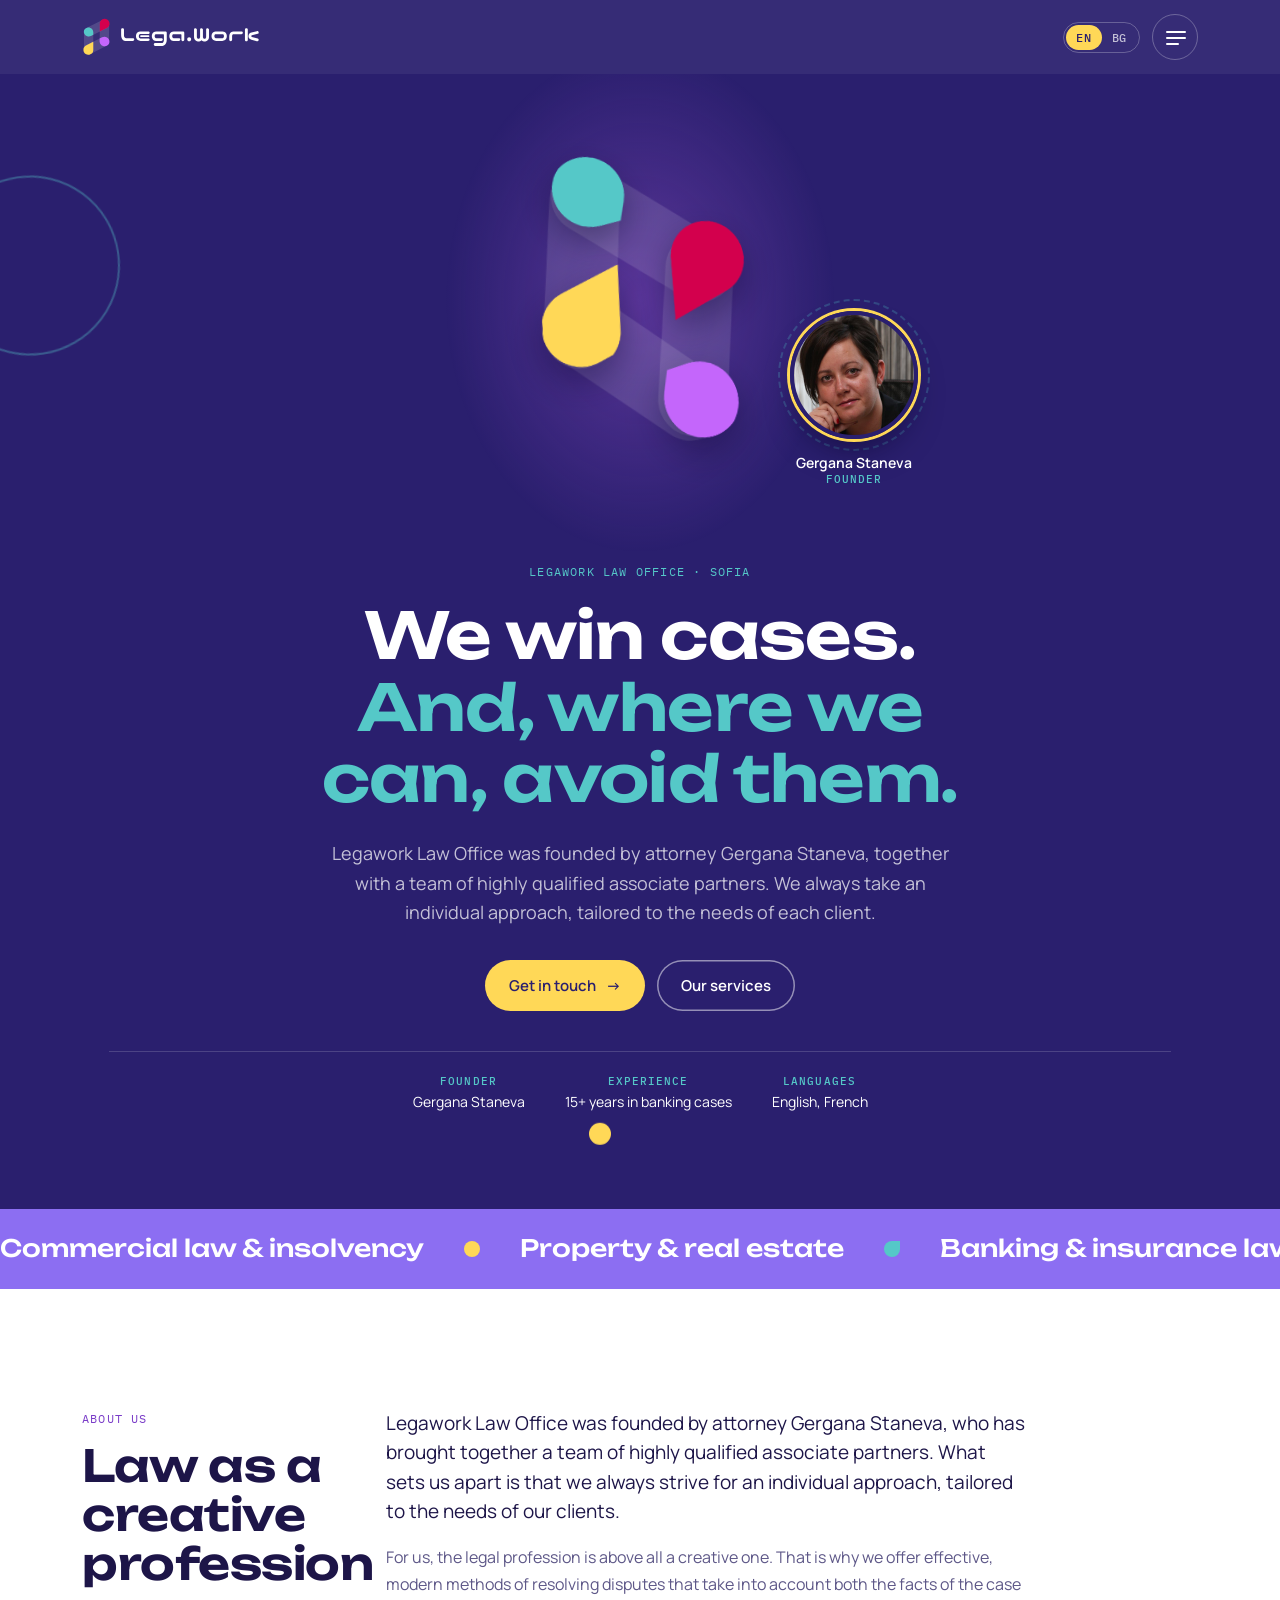
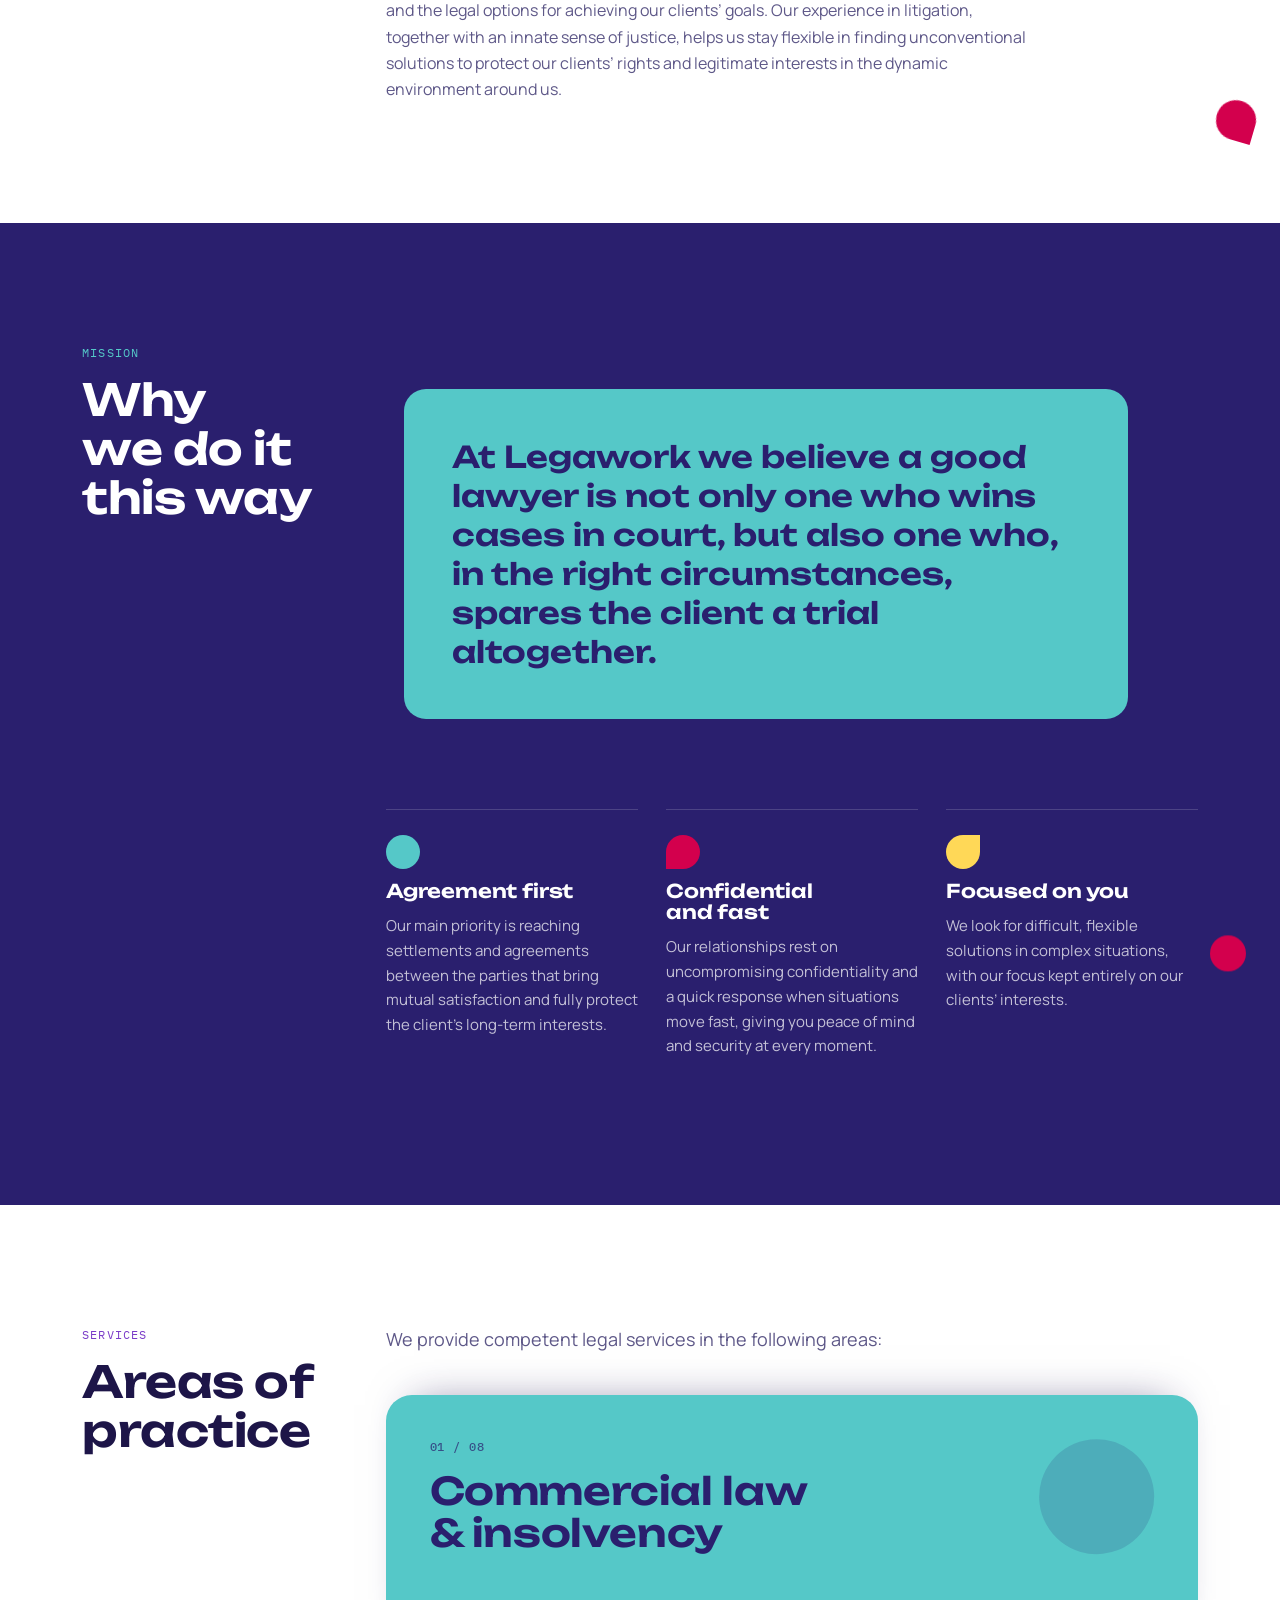
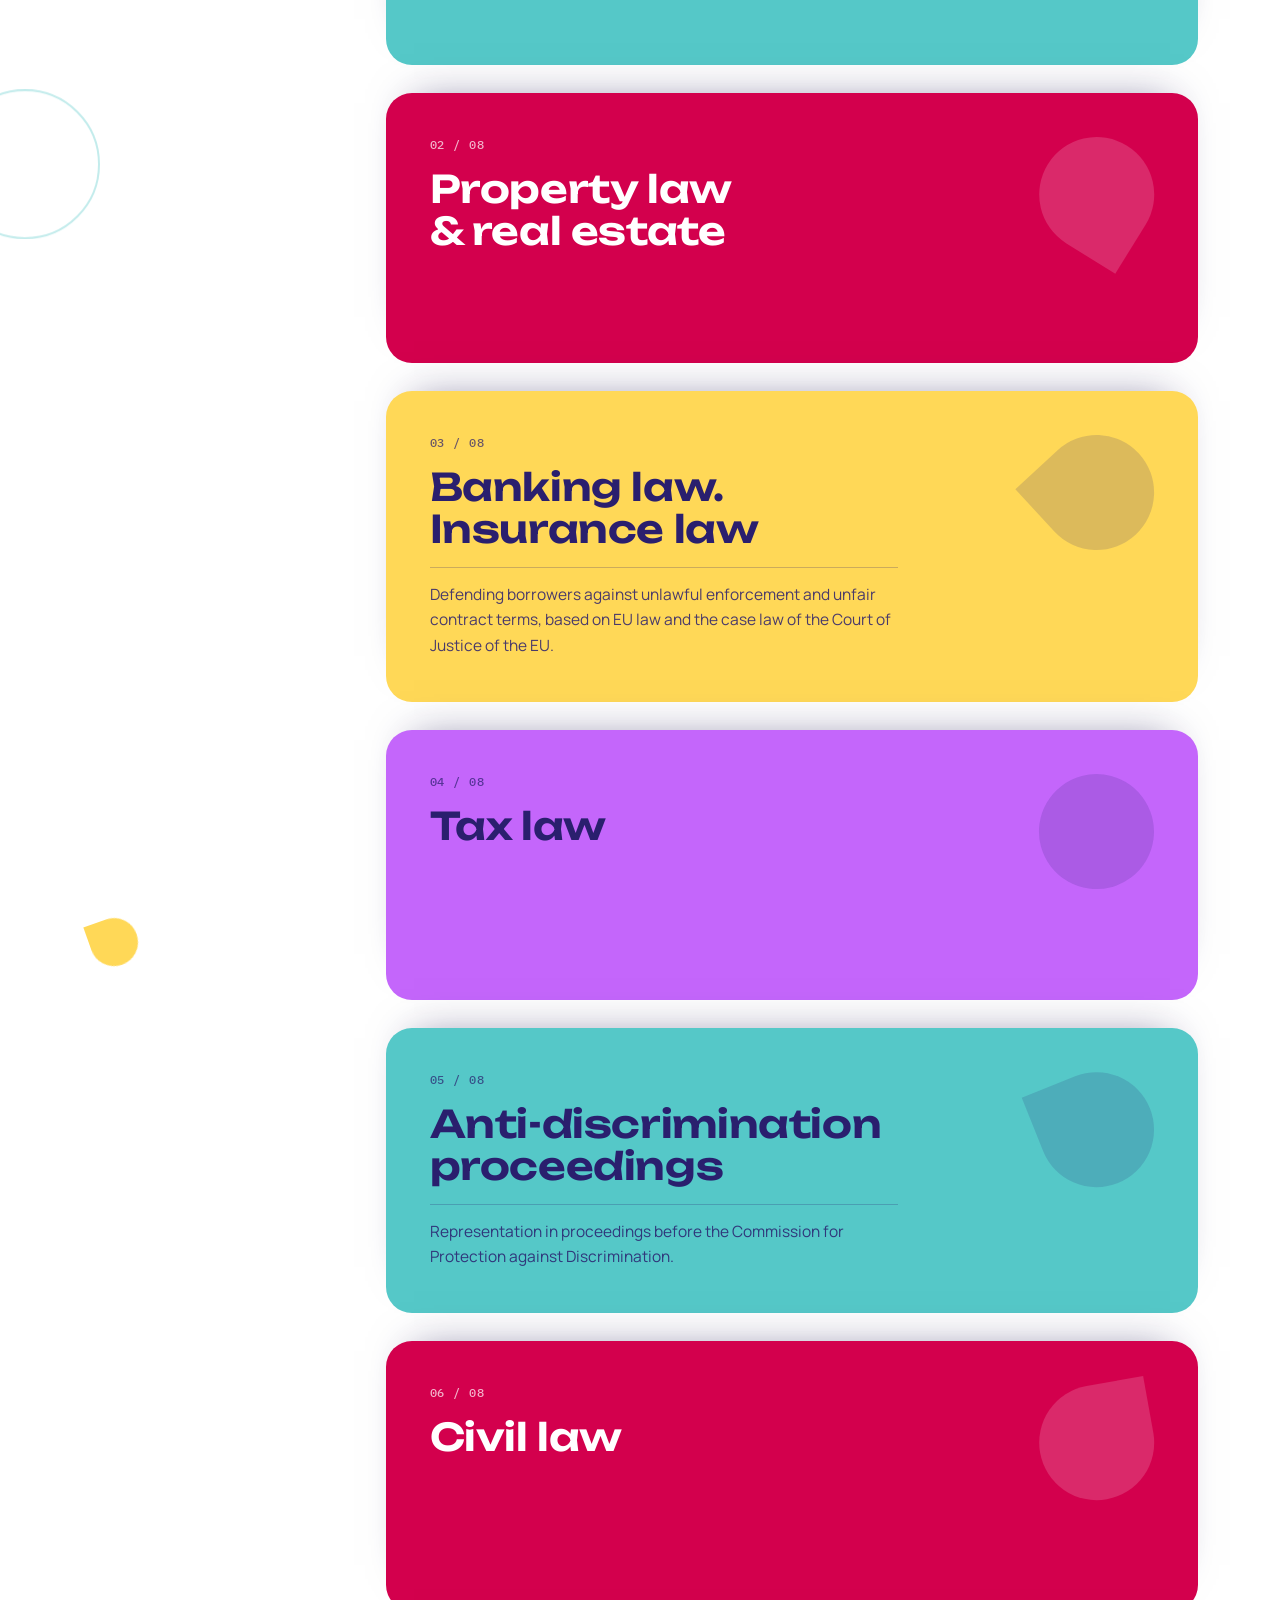
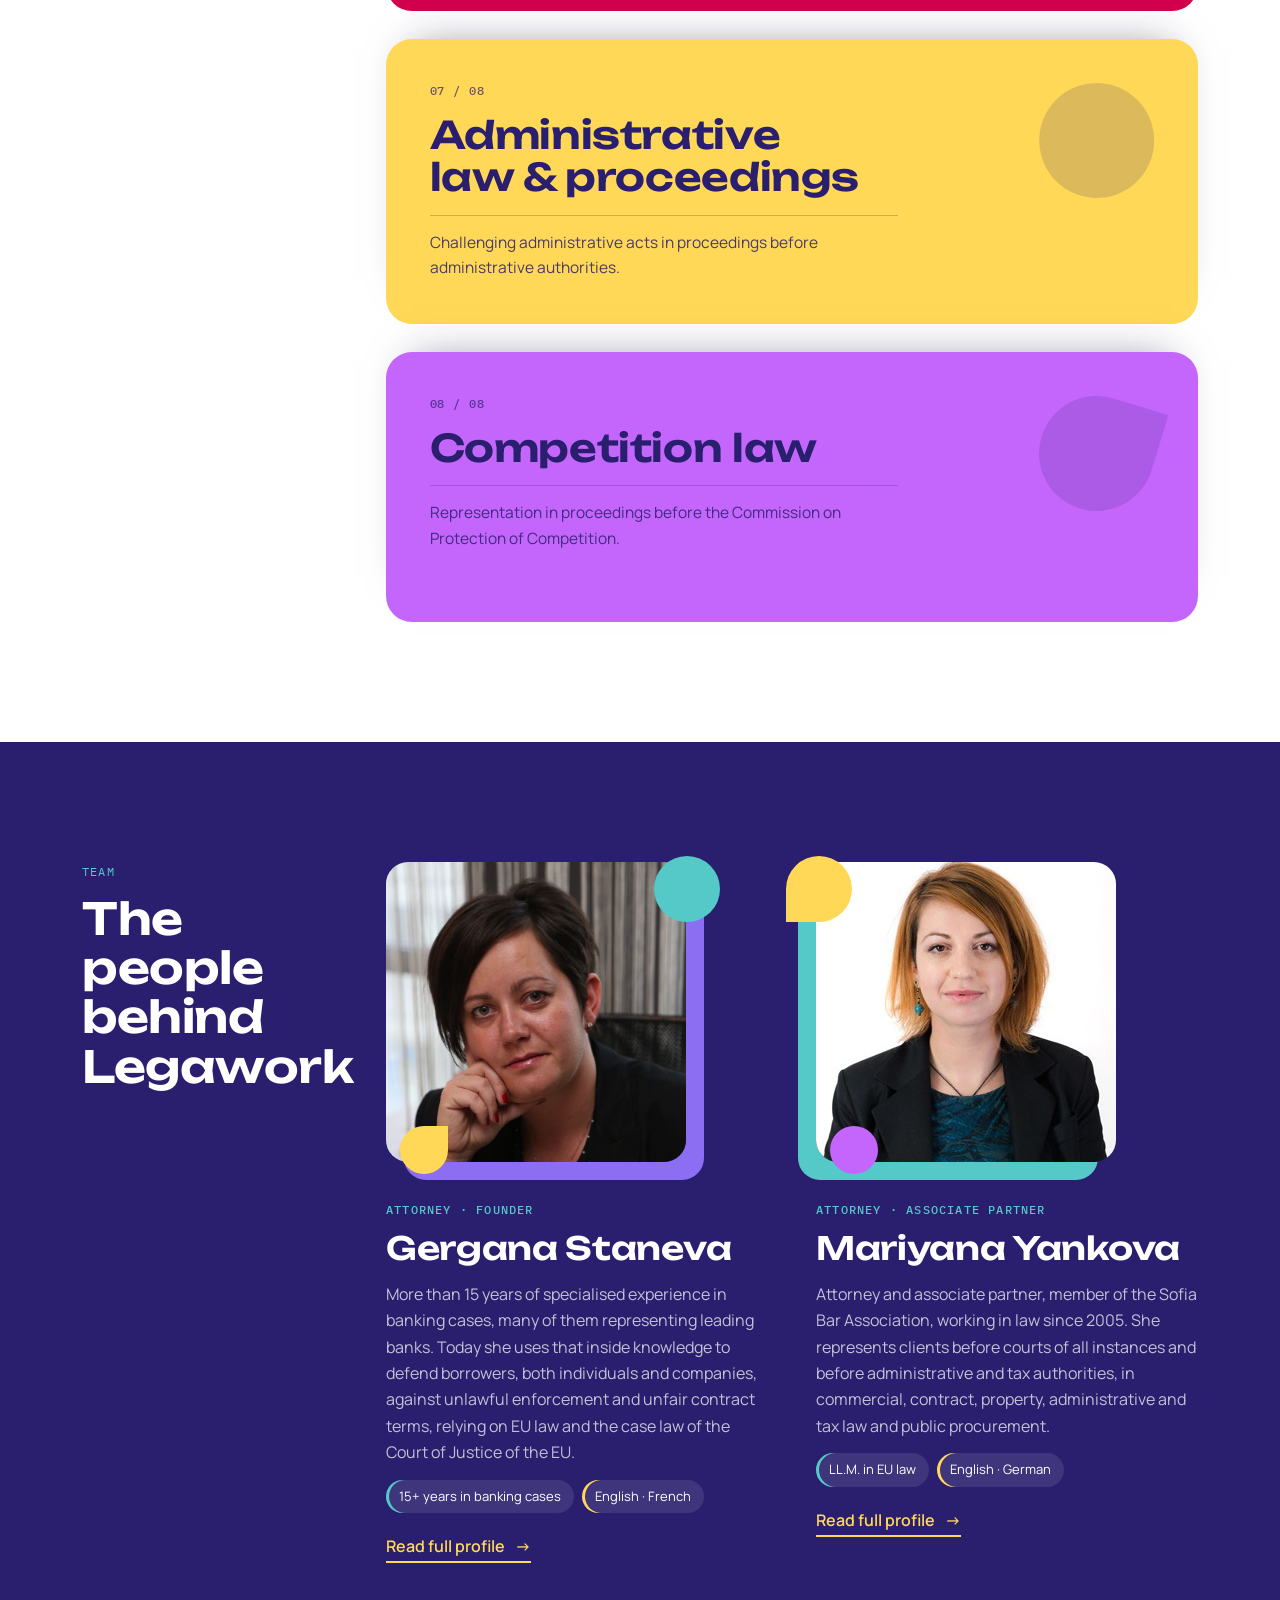
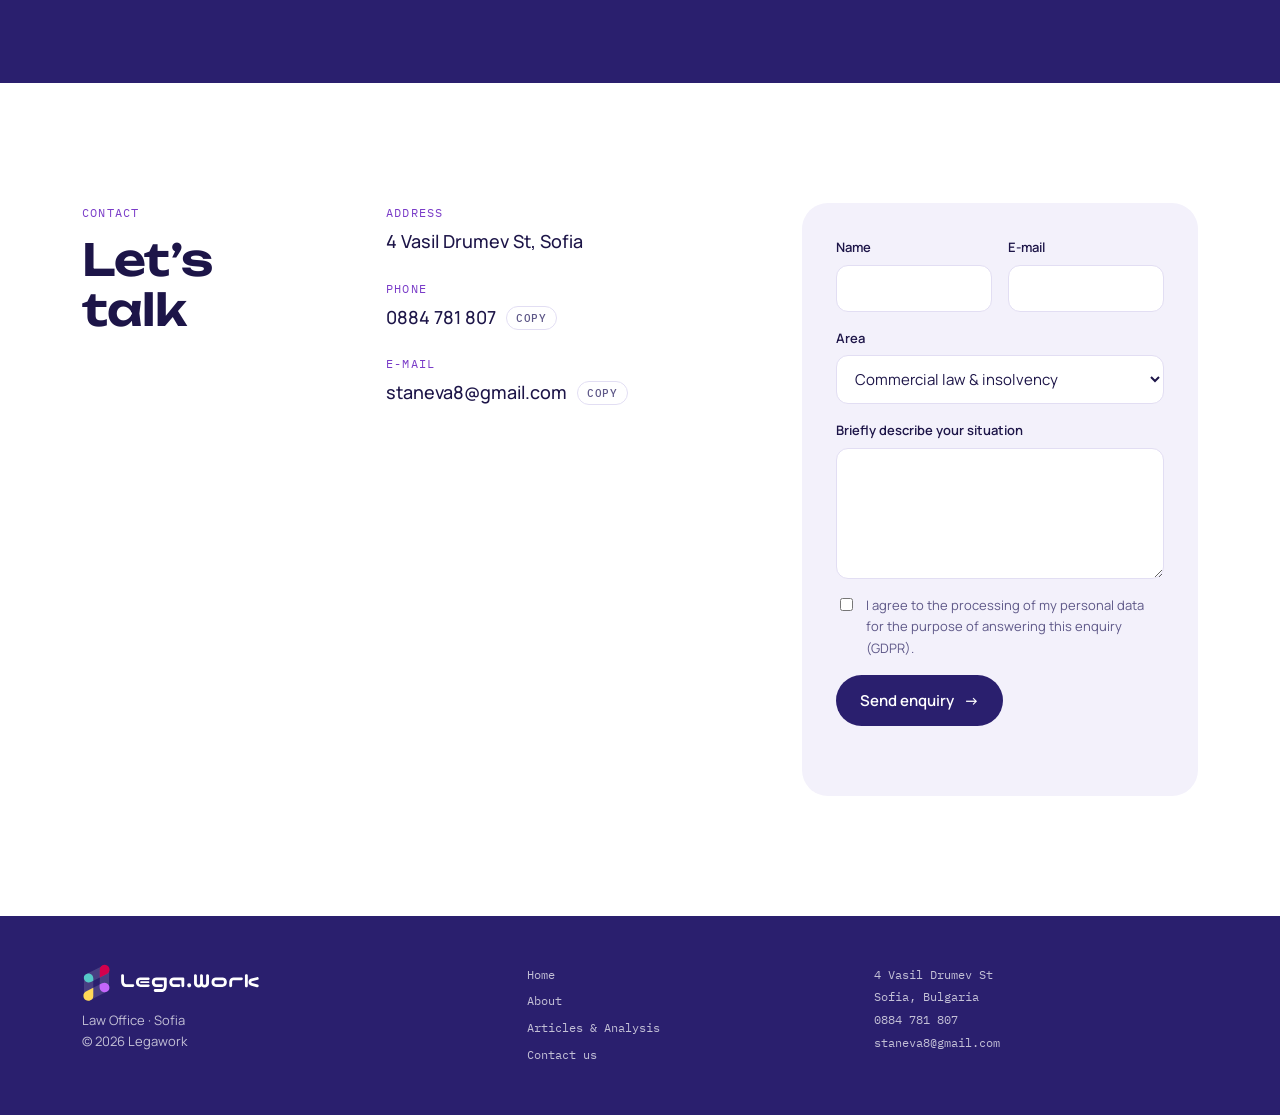
==== commit fda2033a: "Mariyana Yankova: associate partner Co-Authored-By: Claude Opus 5.5 <noreply@anthropic.com> Claude-S" ====
--- a/index.html
+++ b/index.html
@@ -208,9 +208,9 @@
               <figure class="photo"><img src="assets/img/mariyana-yankova.jpg" alt="" width="800" height="1000" loading="lazy"></figure>
               <span class="s1"></span><span class="s2"></span>
             </a>
-            <span class="role"><span class="en">Attorney · Partner</span><span class="bg">Адвокат · Съдружник</span></span>
+            <span class="role"><span class="en">Attorney · Associate partner</span><span class="bg">Адвокат · Асоцииран партньор</span></span>
             <h3><a href="mariyana-yankova.html"><span class="en">Mariyana Yankova</span><span class="bg">адв. Марияна Янкова</span></a></h3>
-            <p><span class="en">Attorney and partner, member of the Sofia Bar Association, working in law since 2005. She represents clients before courts of all instances and before administrative and tax authorities, in commercial, contract, property, administrative and tax law and public procurement.</span><span class="bg">Адвокат-съдружник, член на Софийската адвокатска колегия, с професионален опит от 2005 г. Процесуално представителство пред всички съдебни инстанции и административни и данъчни органи в областта на търговското, облигационното, вещното, административното и данъчното право и обществените поръчки.</span></p>
+            <p><span class="en">Attorney and associate partner, member of the Sofia Bar Association, working in law since 2005. She represents clients before courts of all instances and before administrative and tax authorities, in commercial, contract, property, administrative and tax law and public procurement.</span><span class="bg">Адвокат и асоцииран партньор, член на Софийската адвокатска колегия, с професионален опит от 2005 г. Процесуално представителство пред всички съдебни инстанции и административни и данъчни органи в областта на търговското, облигационното, вещното, административното и данъчното право и обществените поръчки.</span></p>
             <ul class="highlights"><li><span class="en">LL.M. in EU law</span><span class="bg">Магистър по право на ЕС</span></li><li><span class="en">English · German</span><span class="bg">английски · немски</span></li></ul>
             <a class="more" href="mariyana-yankova.html"><span class="en">Read full profile</span><span class="bg">Пълен профил</span> <span class="arr" aria-hidden="true">→</span><span class="sr"> Mariyana Yankova</span></a>
           </article>
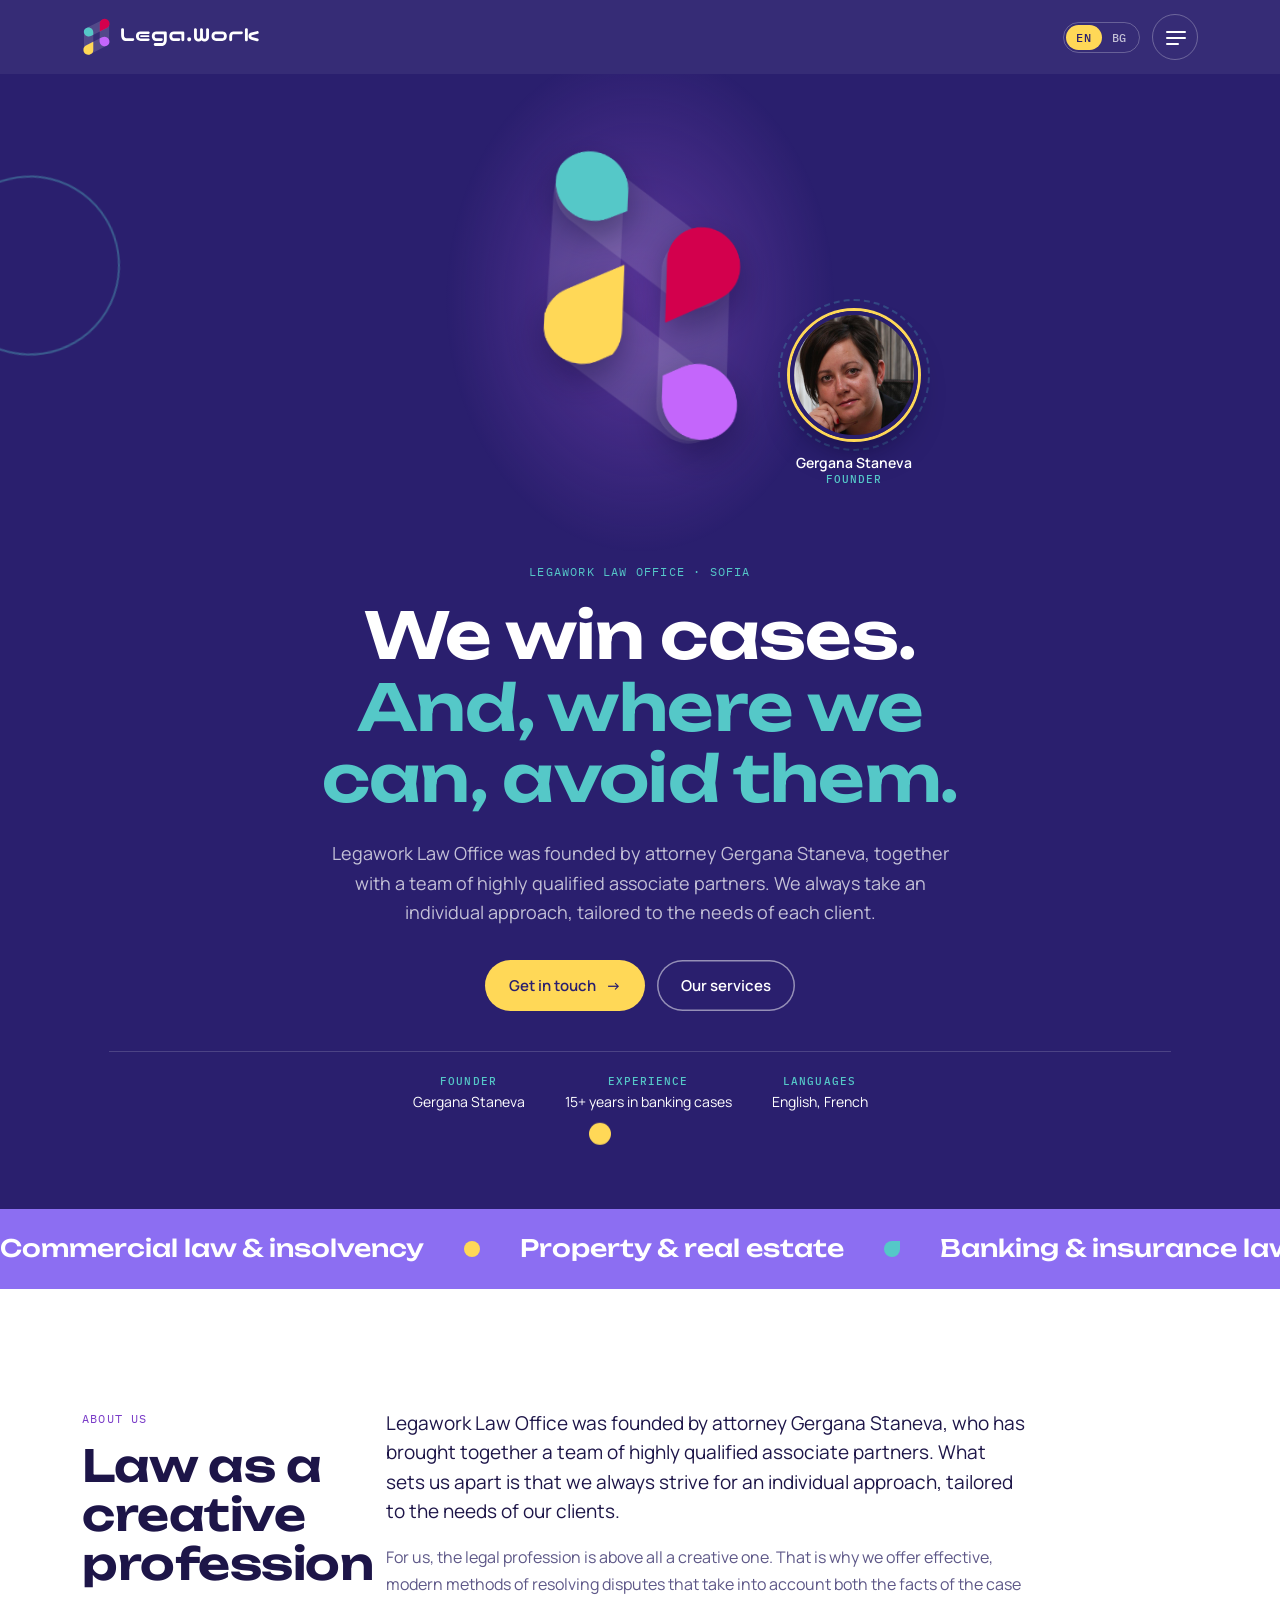
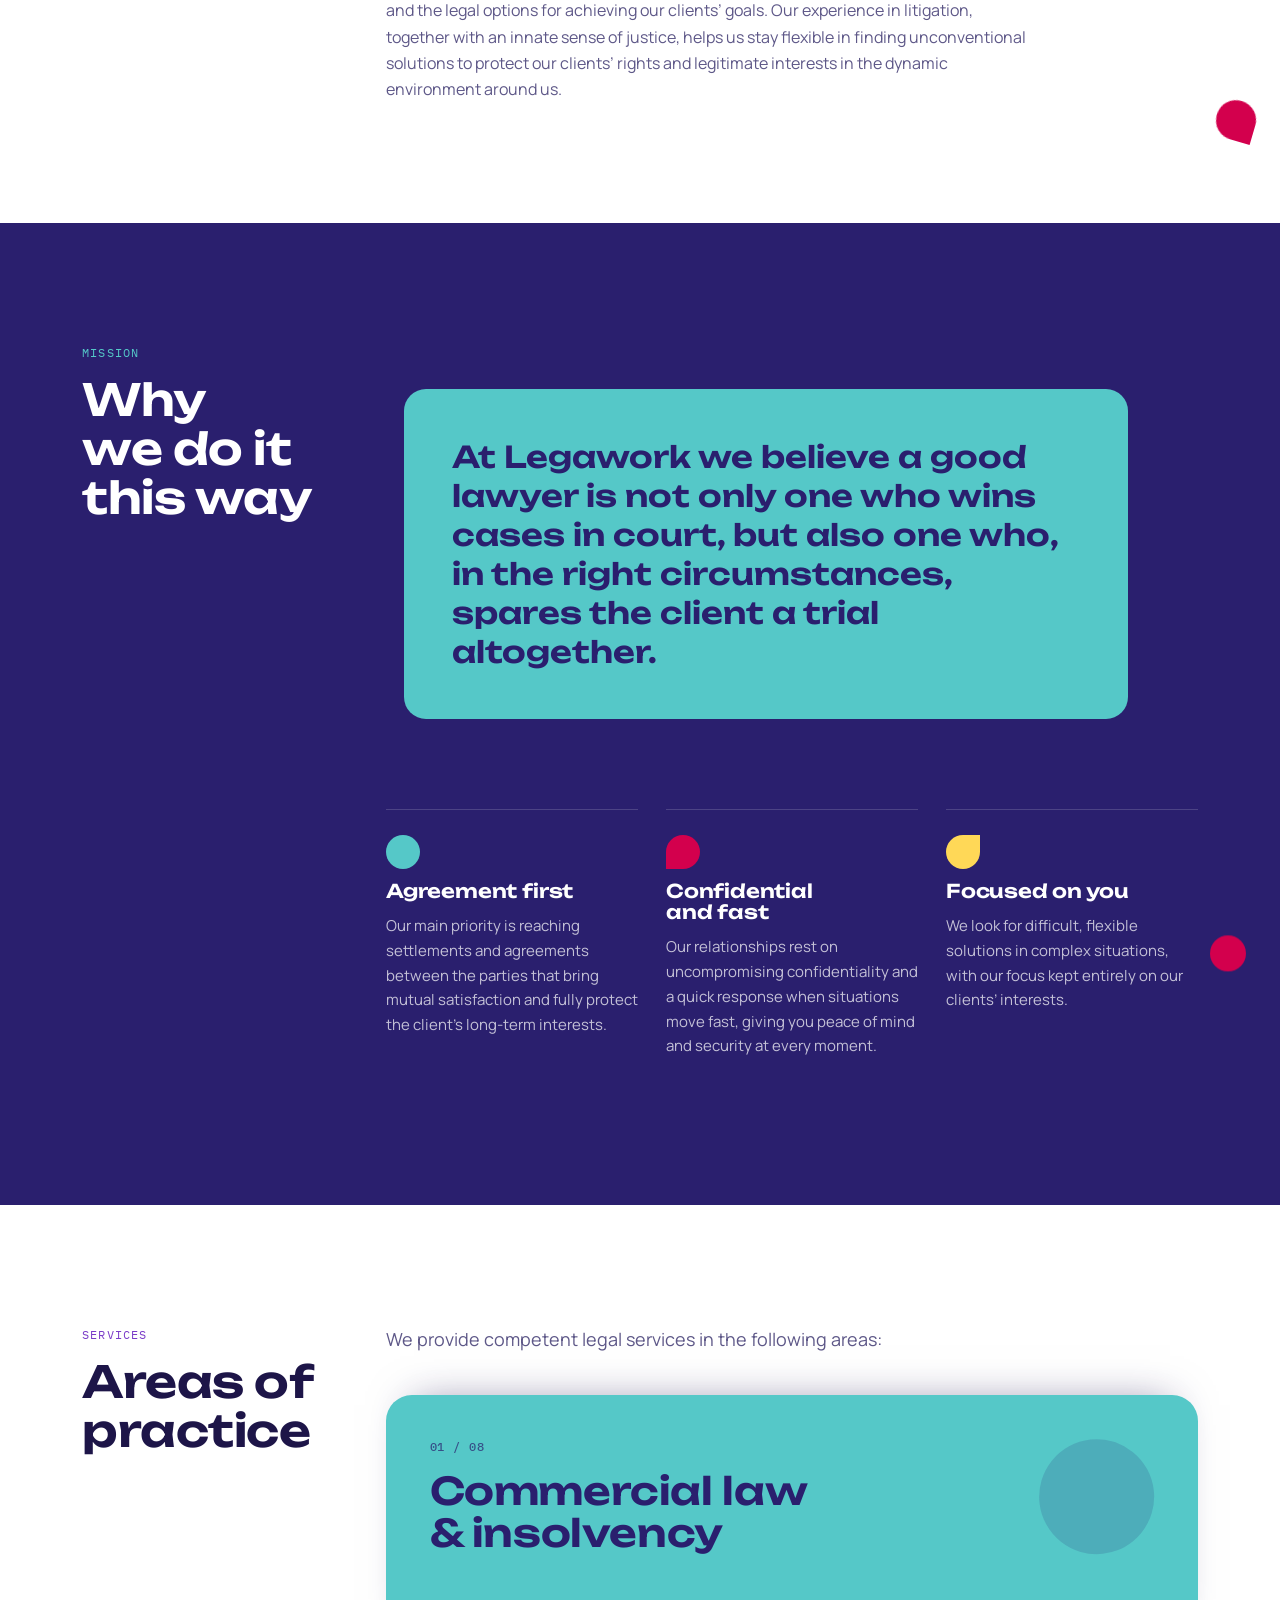
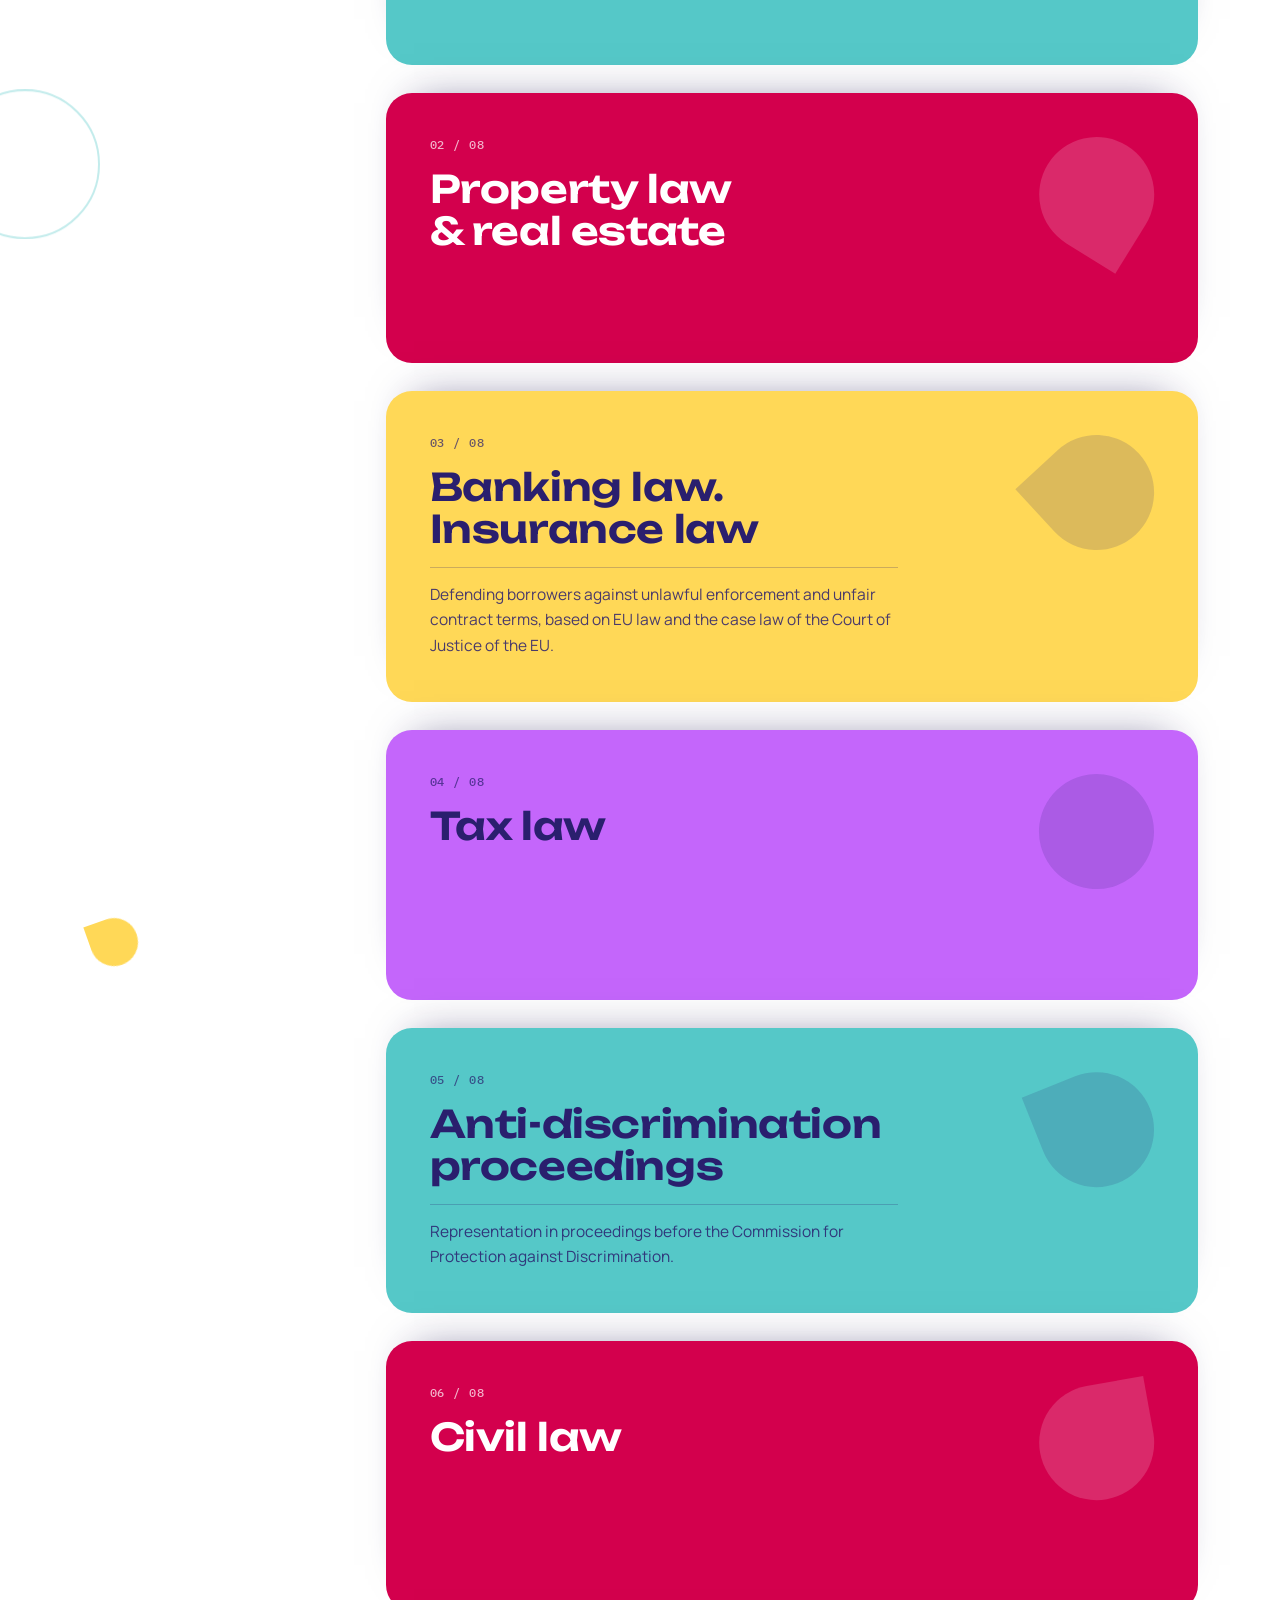
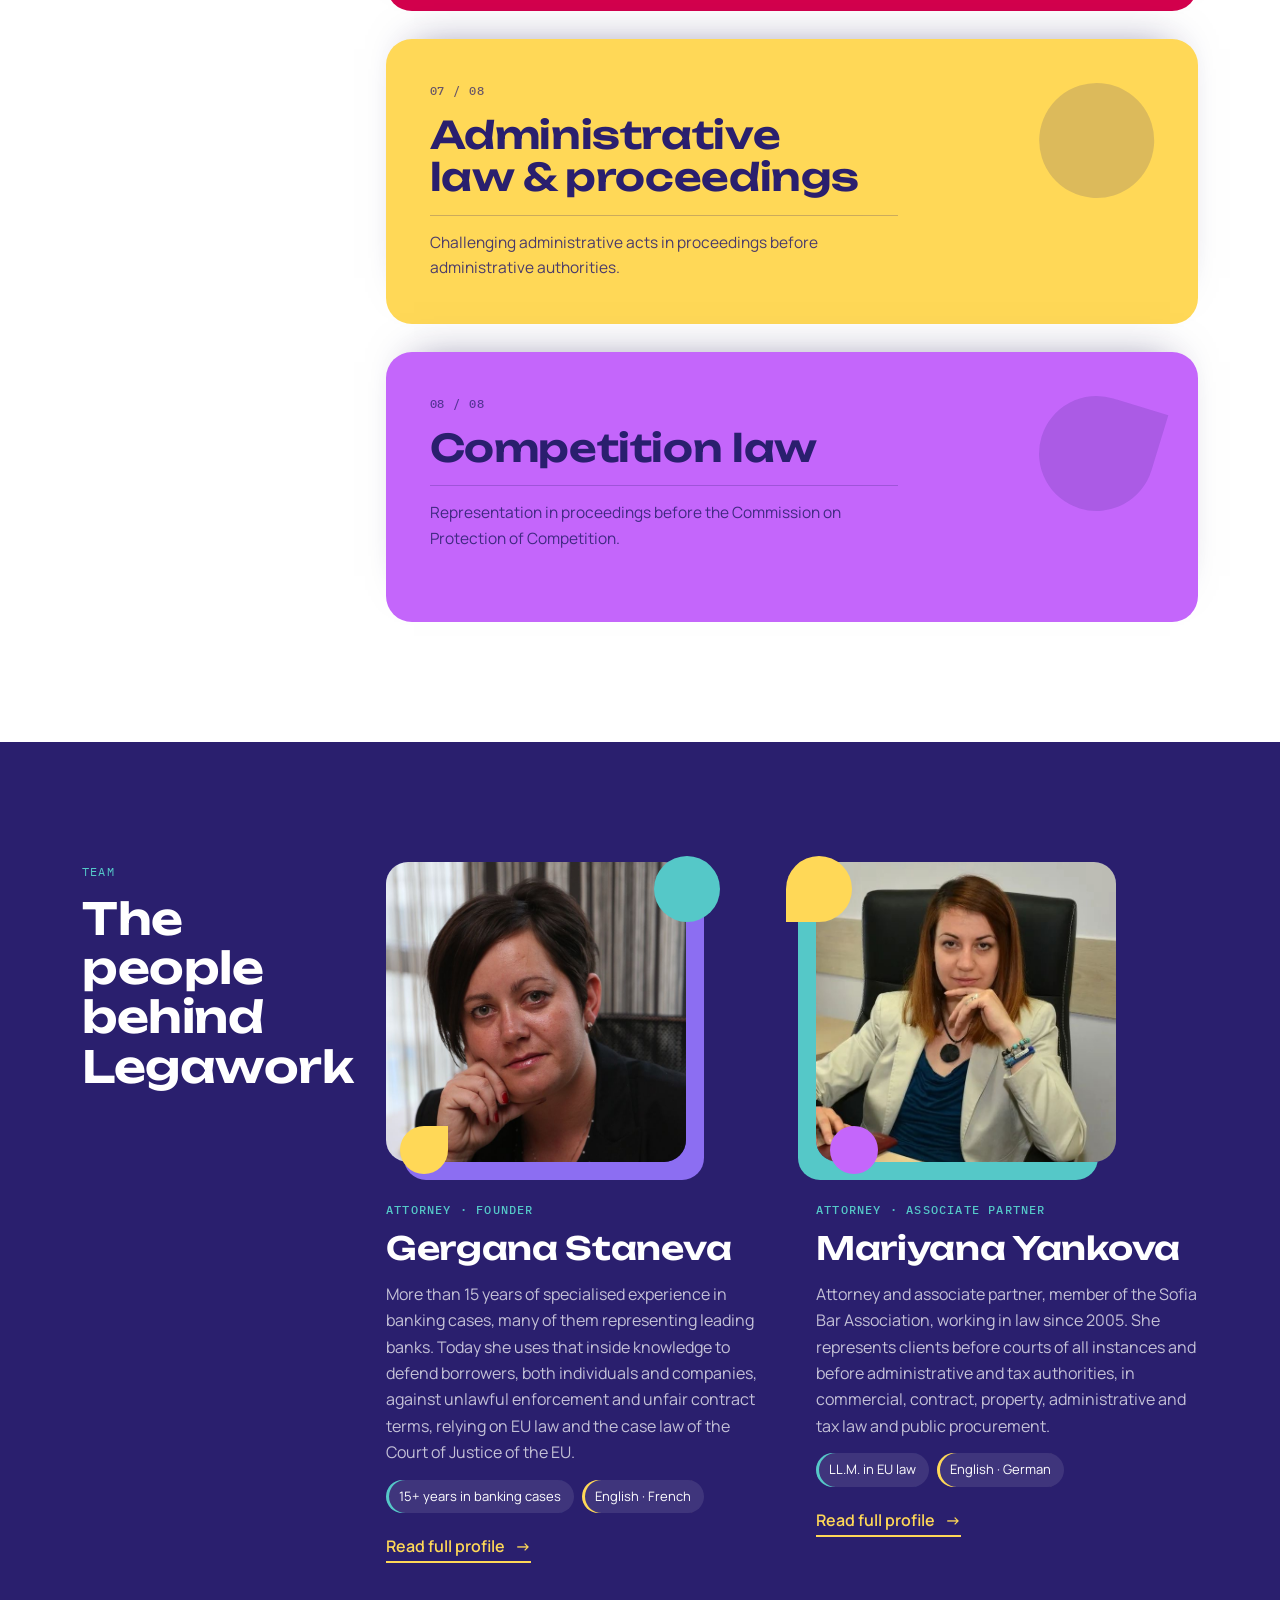
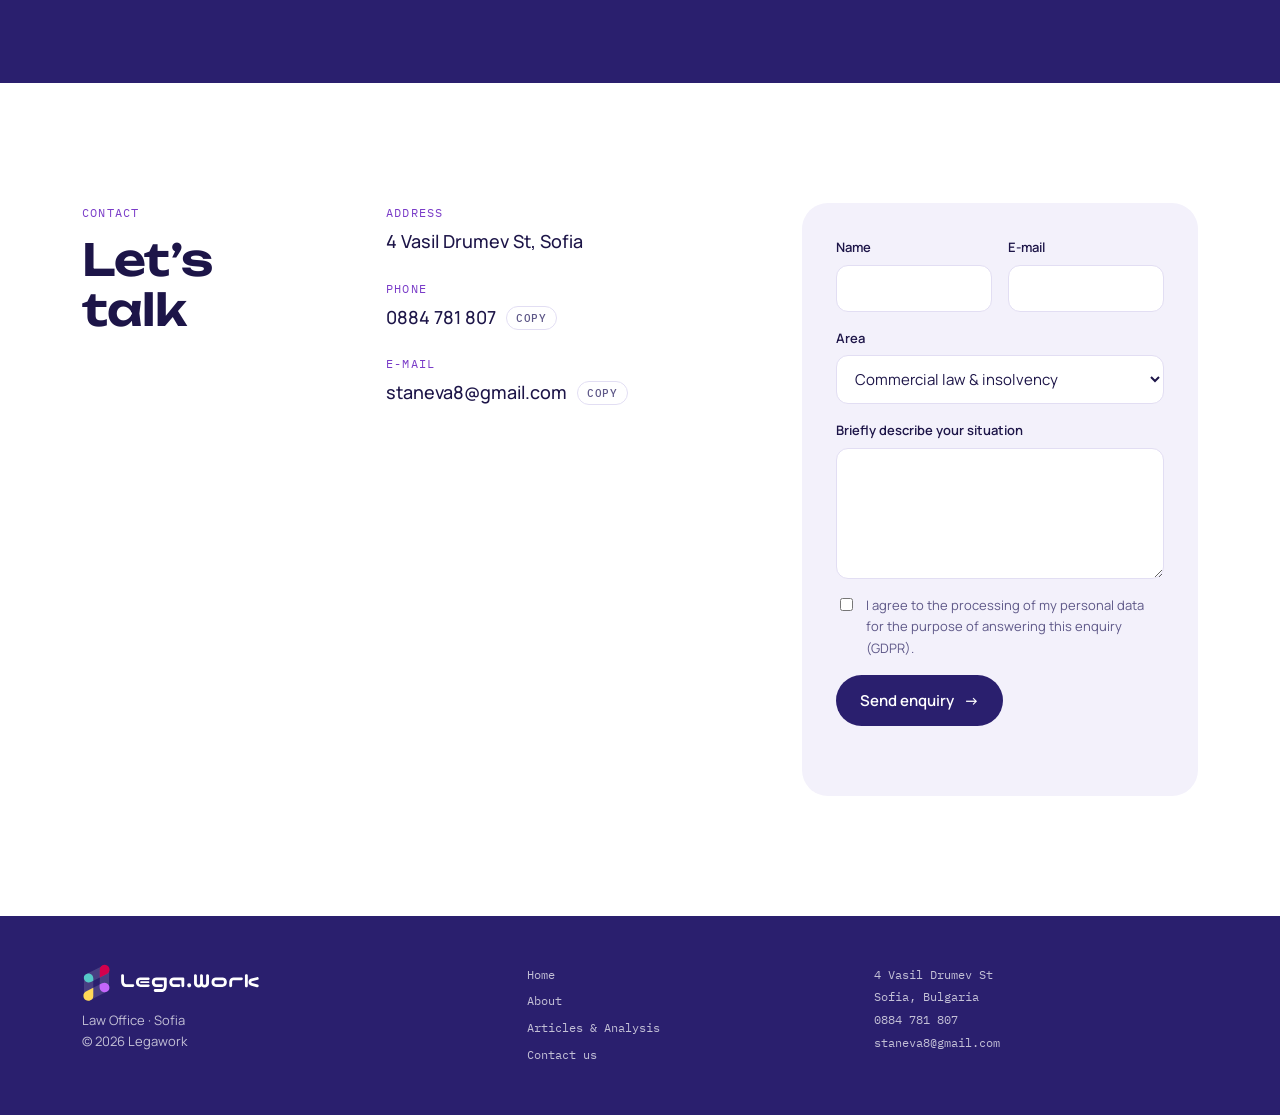
==== commit c3df6046: "New photo of Mariyana Yankova Co-Authored-By: Claude Opus 5.5 <noreply@anthropic.com> Claude-Session" ====
--- a/index.html
+++ b/index.html
@@ -205,7 +205,7 @@
           </article>
           <article class="member-card">
             <a class="photo-wrap alt" href="mariyana-yankova.html" tabindex="-1" aria-hidden="true">
-              <figure class="photo"><img src="assets/img/mariyana-yankova.jpg" alt="" width="800" height="1000" loading="lazy"></figure>
+              <figure class="photo"><img src="assets/img/mariyana-yankova.jpg" alt="" width="640" height="800" loading="lazy"></figure>
               <span class="s1"></span><span class="s2"></span>
             </a>
             <span class="role"><span class="en">Attorney · Associate partner</span><span class="bg">Адвокат · Асоцииран партньор</span></span>
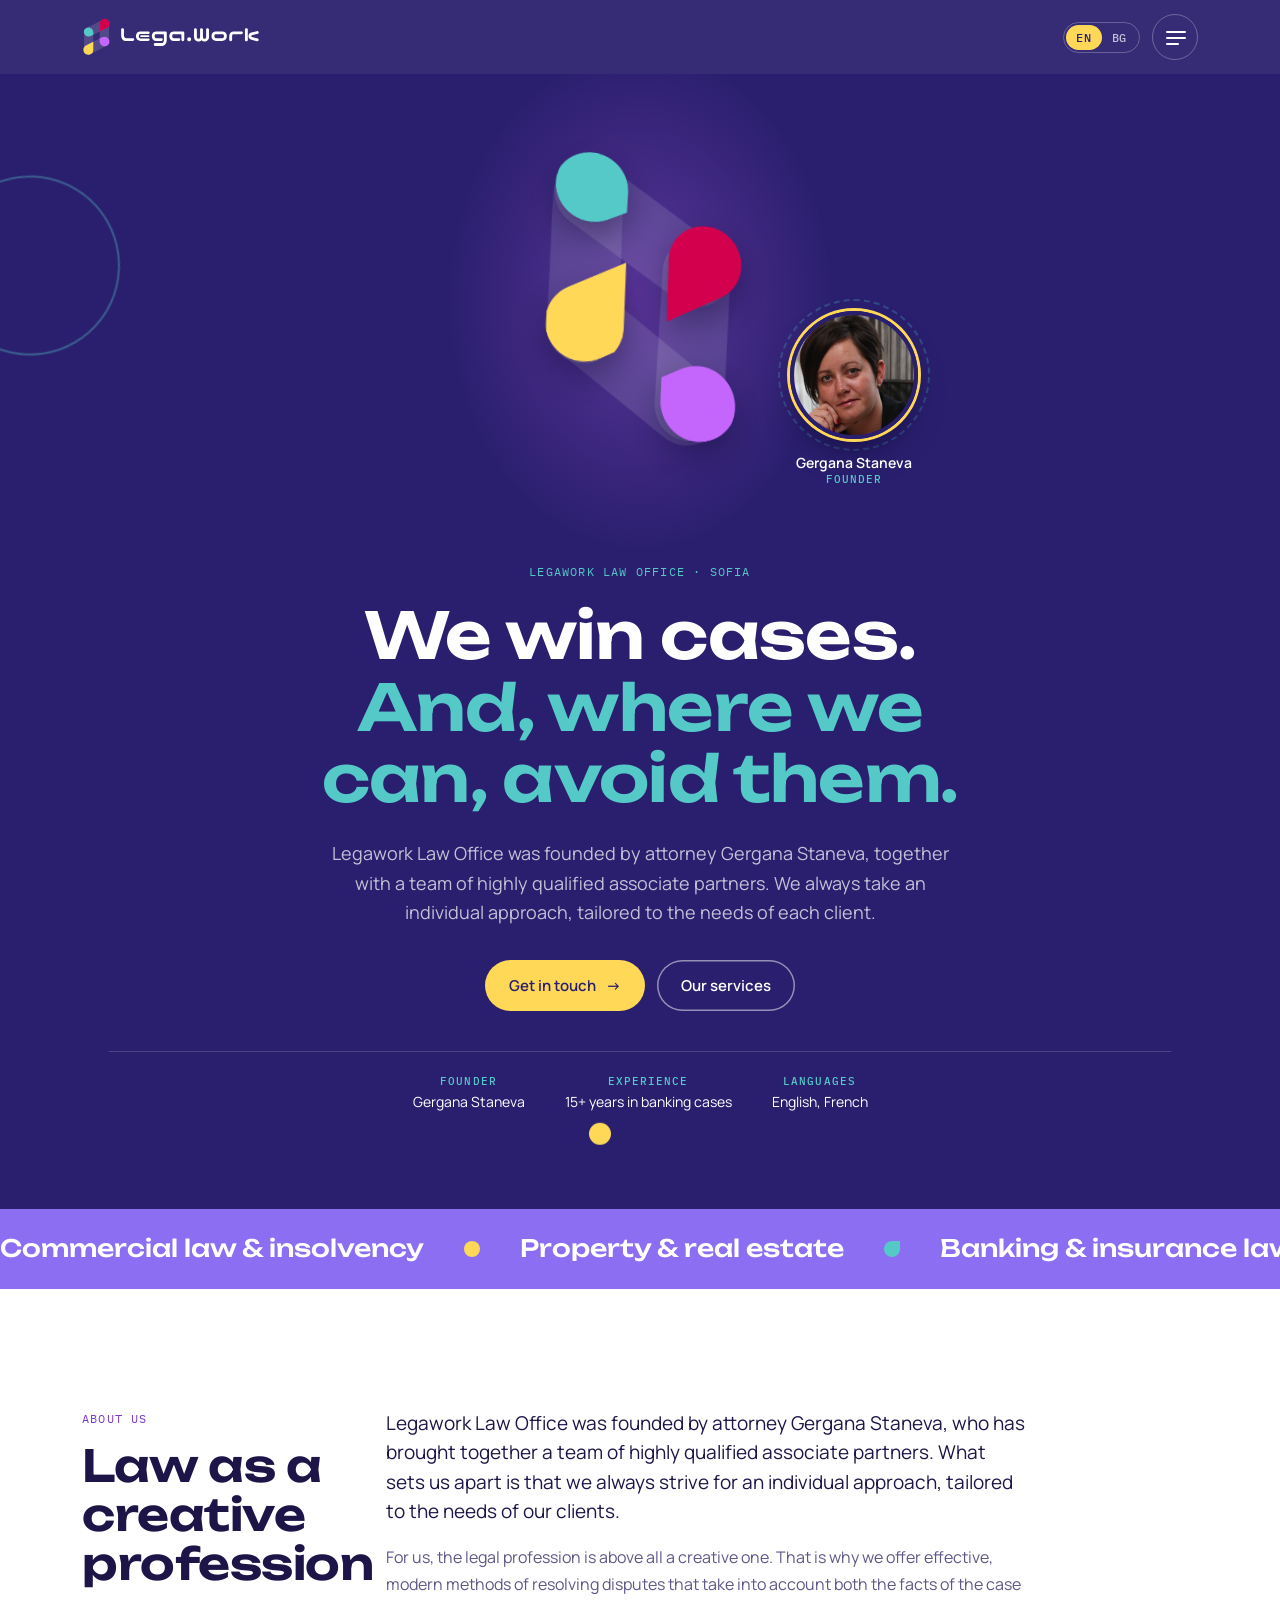
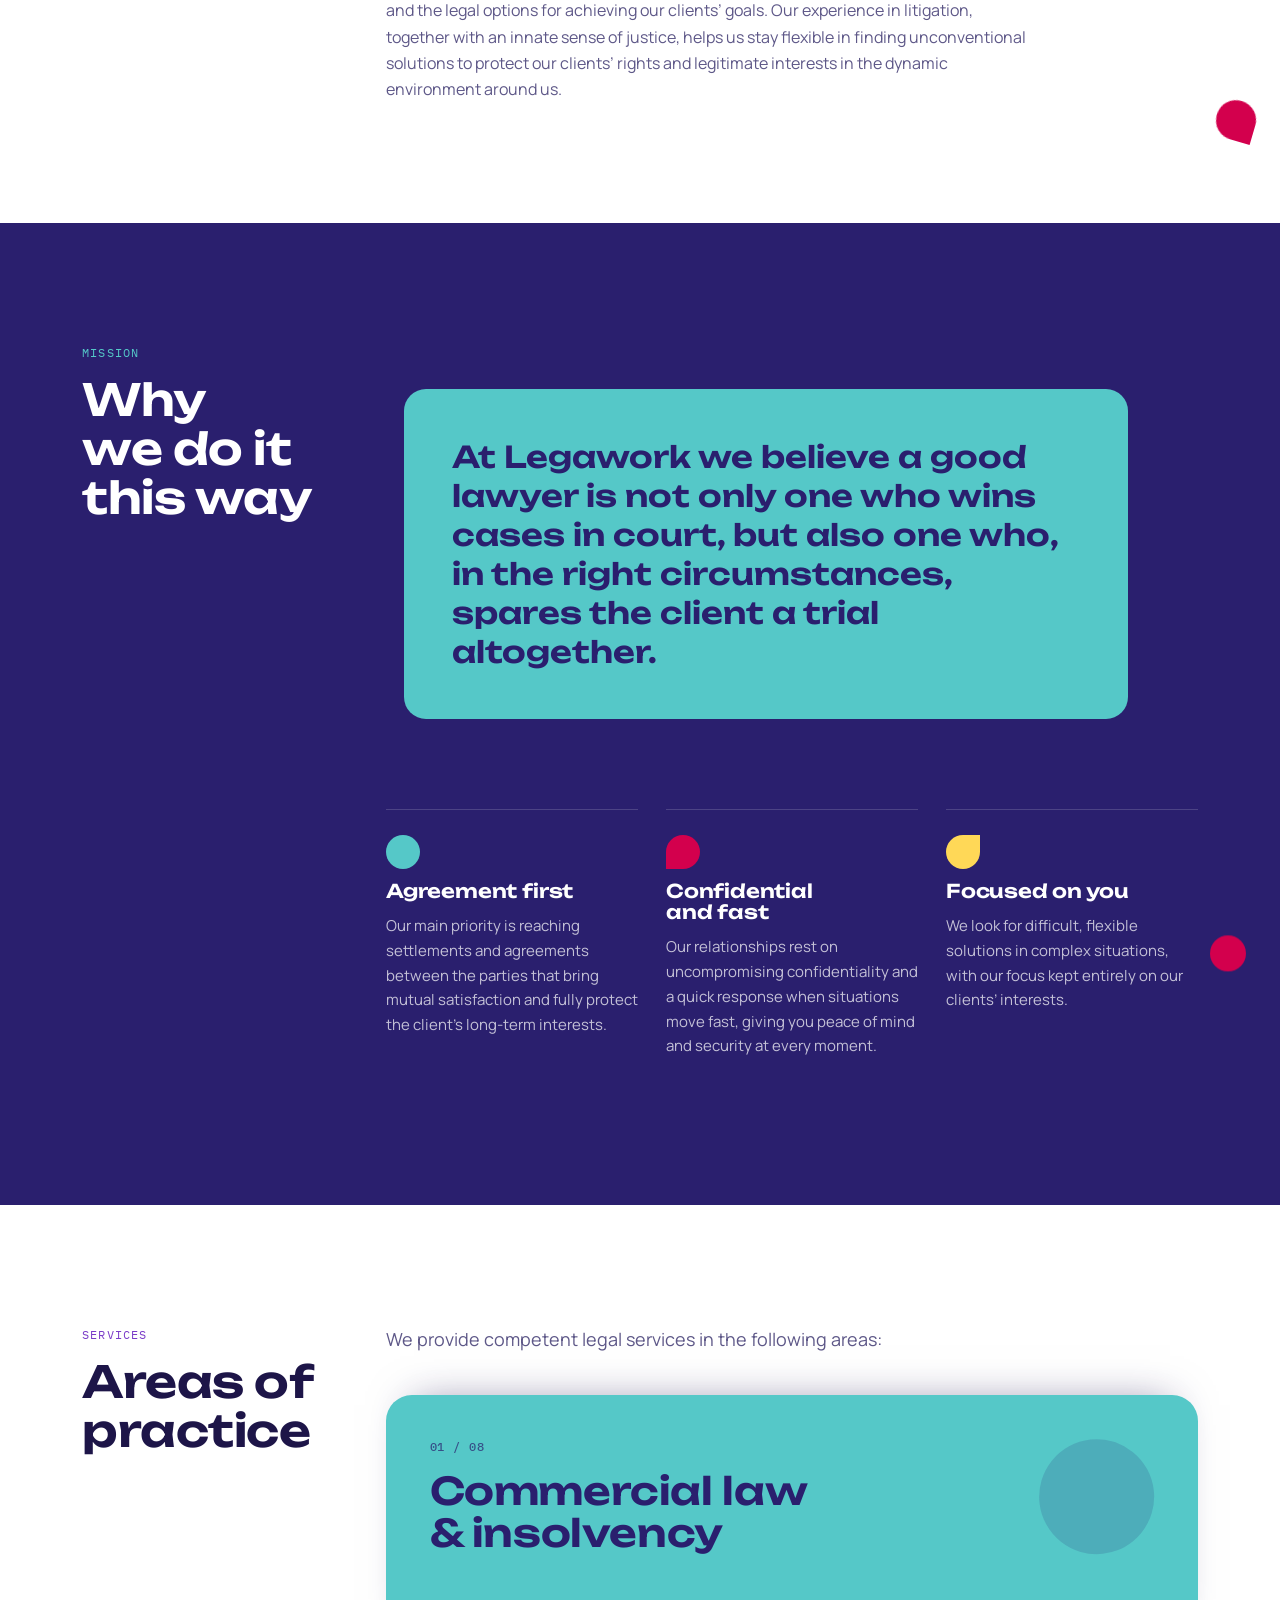
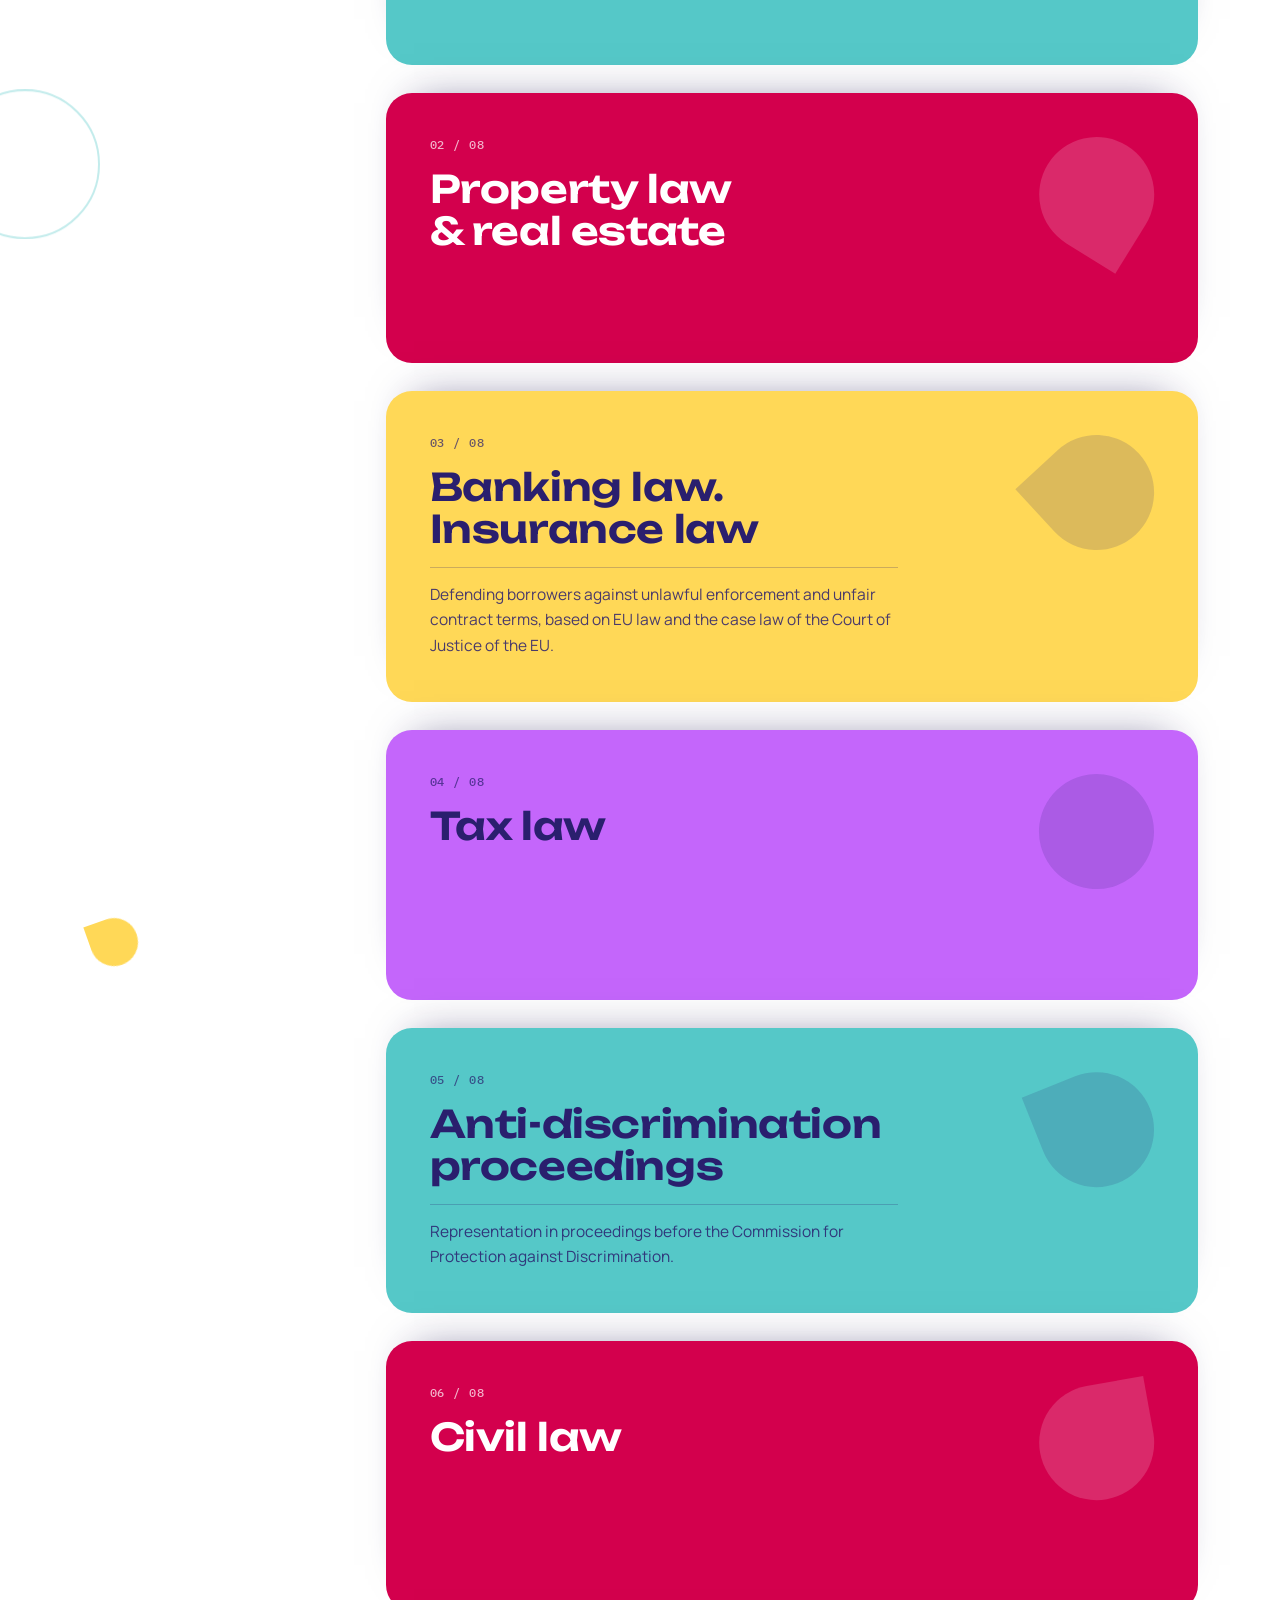
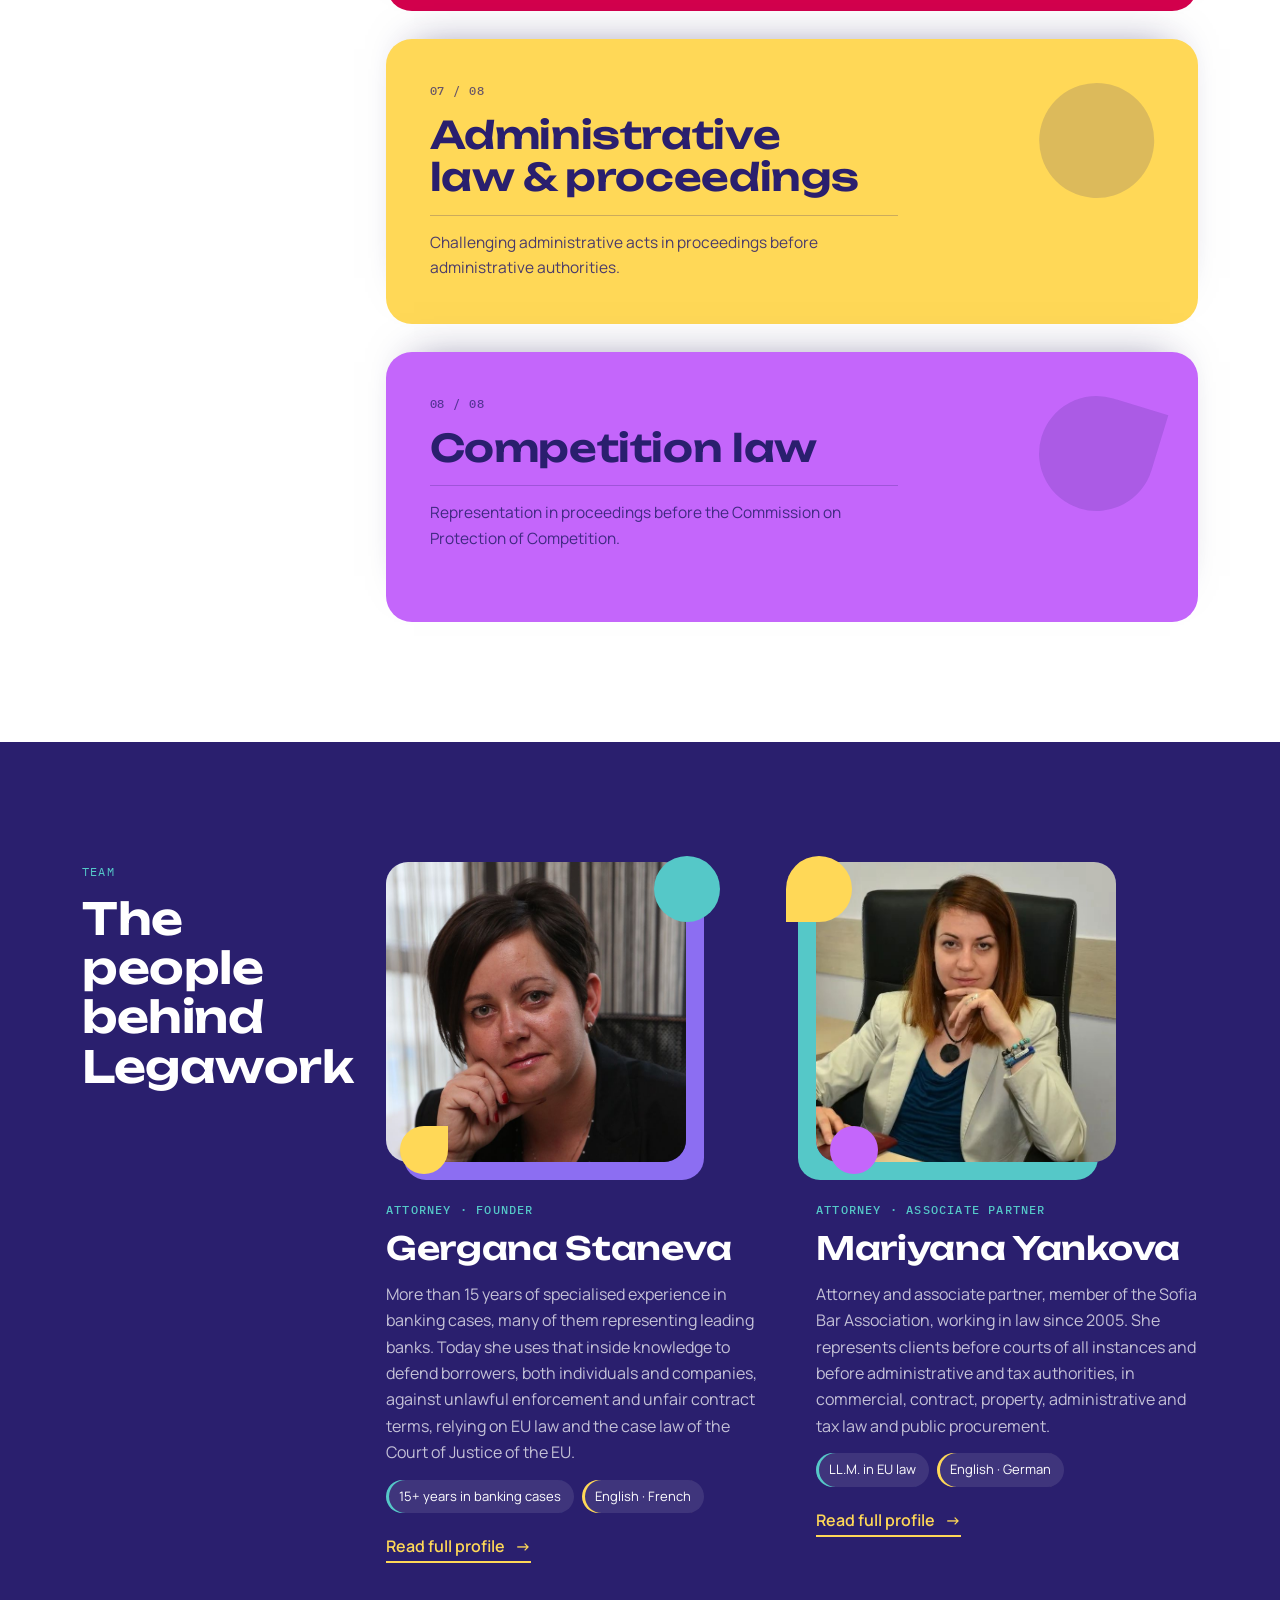
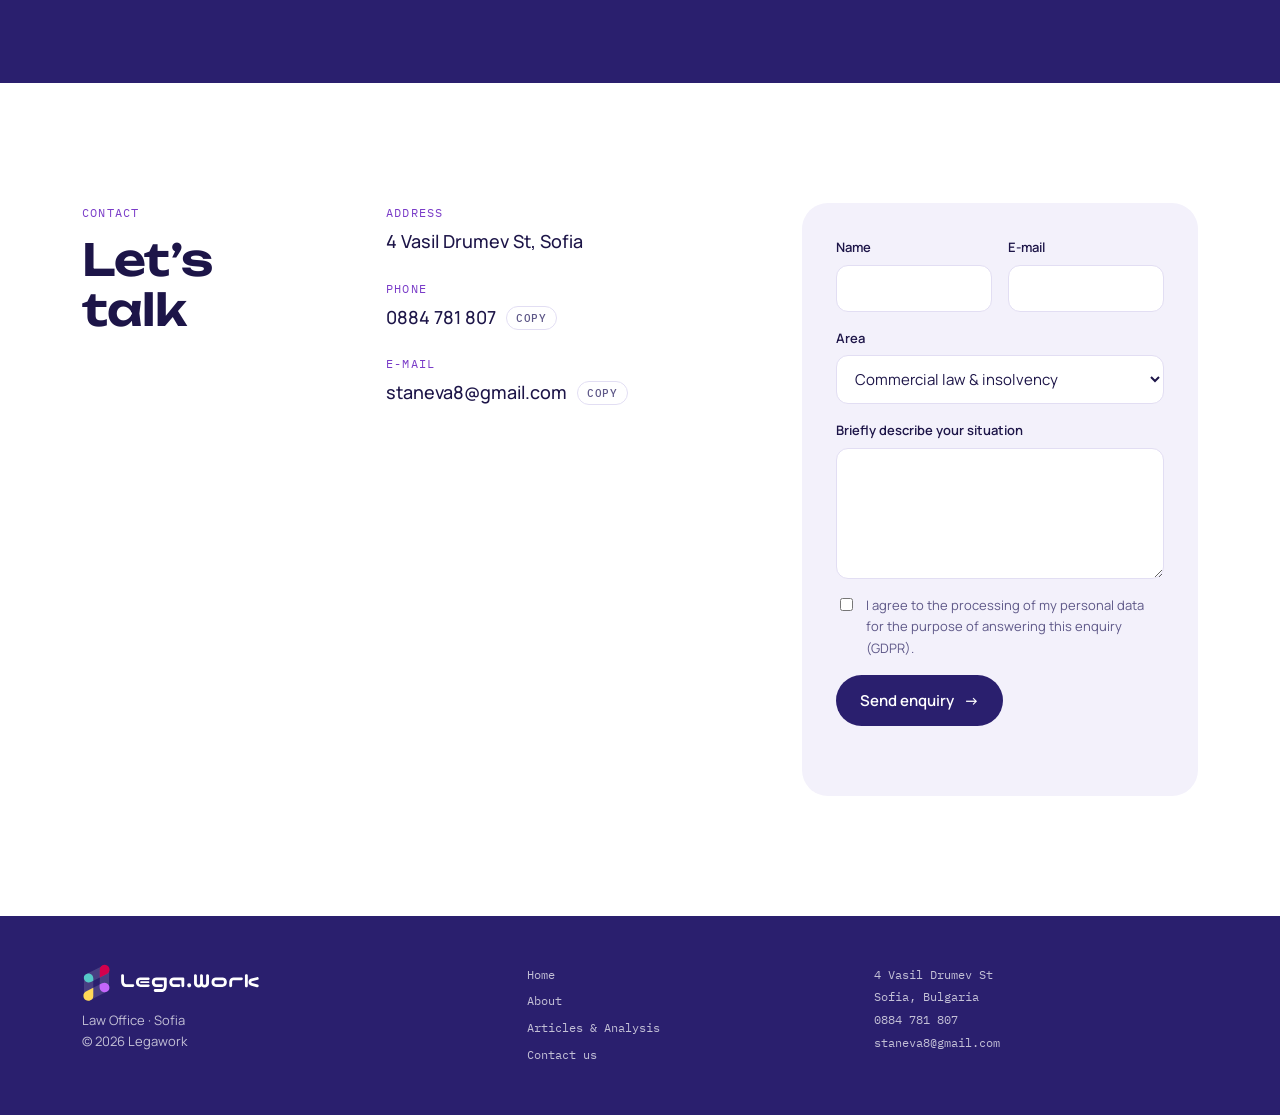
==== commit 998cc6b6: "Add Google Tag Manager to every page Co-Authored-By: Claude Opus 5.5 <noreply@anthropic.com> Claude-" ====
--- a/index.html
+++ b/index.html
@@ -3,6 +3,14 @@
 <head>
 <meta charset="utf-8">
 <meta name="viewport" content="width=device-width, initial-scale=1, viewport-fit=cover">
+<!-- Google Tag Manager -->
+<script async src="https://www.googletagmanager.com/gtm.js?id=GTM-W9WD5CR8"></script>
+<script>
+  window.dataLayer = window.dataLayer || [];
+  function gtag(){dataLayer.push(arguments);}
+  gtag('js', new Date());
+</script>
+<!-- End Google Tag Manager -->
 <title>Legawork Law Office</title>
 <meta name="description" content="Legawork Law Office, Sofia. Attorney Gergana Staneva and partners: banking, commercial, property, tax, administrative, competition and anti-discrimination law.">
 <meta name="theme-color" content="#2a1f6e">
--- a/assets/css/site.css
+++ b/assets/css/site.css
@@ -26,6 +26,11 @@
 * { box-sizing: border-box; }
 html { scroll-behavior: smooth; }
 body { margin: 0; background: var(--white); color: var(--ink); font-family: var(--f-body); font-size: 16px; line-height: 1.65; }
+/* The canvas behind the page matches the footer, so short pages and the phone overscroll bounce show indigo, not white */
+html { background: var(--indigo); }
+body { min-height: 100vh; min-height: 100dvh; display: flex; flex-direction: column; }
+body > main { flex: 1 0 auto; }
+body > footer { flex-shrink: 0; }
 body.en .bg, body.bg .en { display: none !important; }
 a { color: inherit; }
 :focus-visible { outline: 2px solid var(--violet); outline-offset: 3px; border-radius: 3px; }
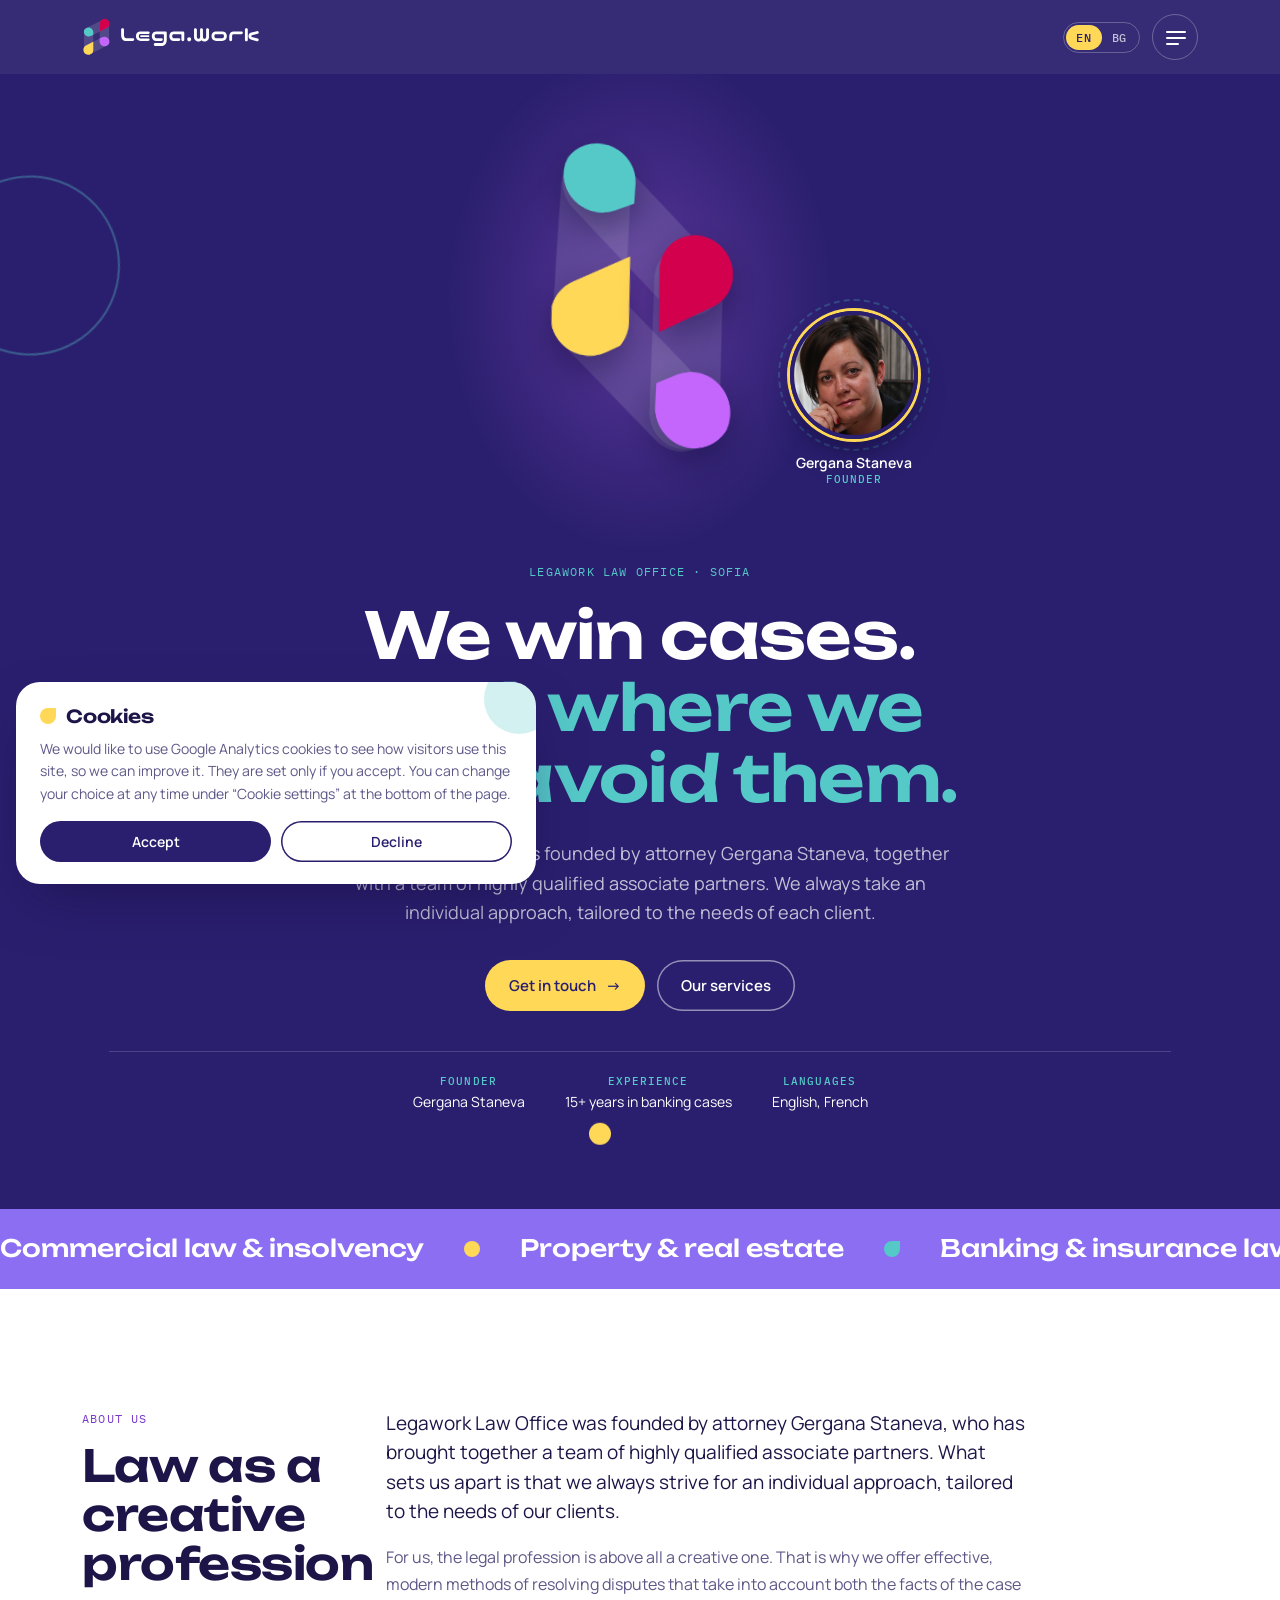
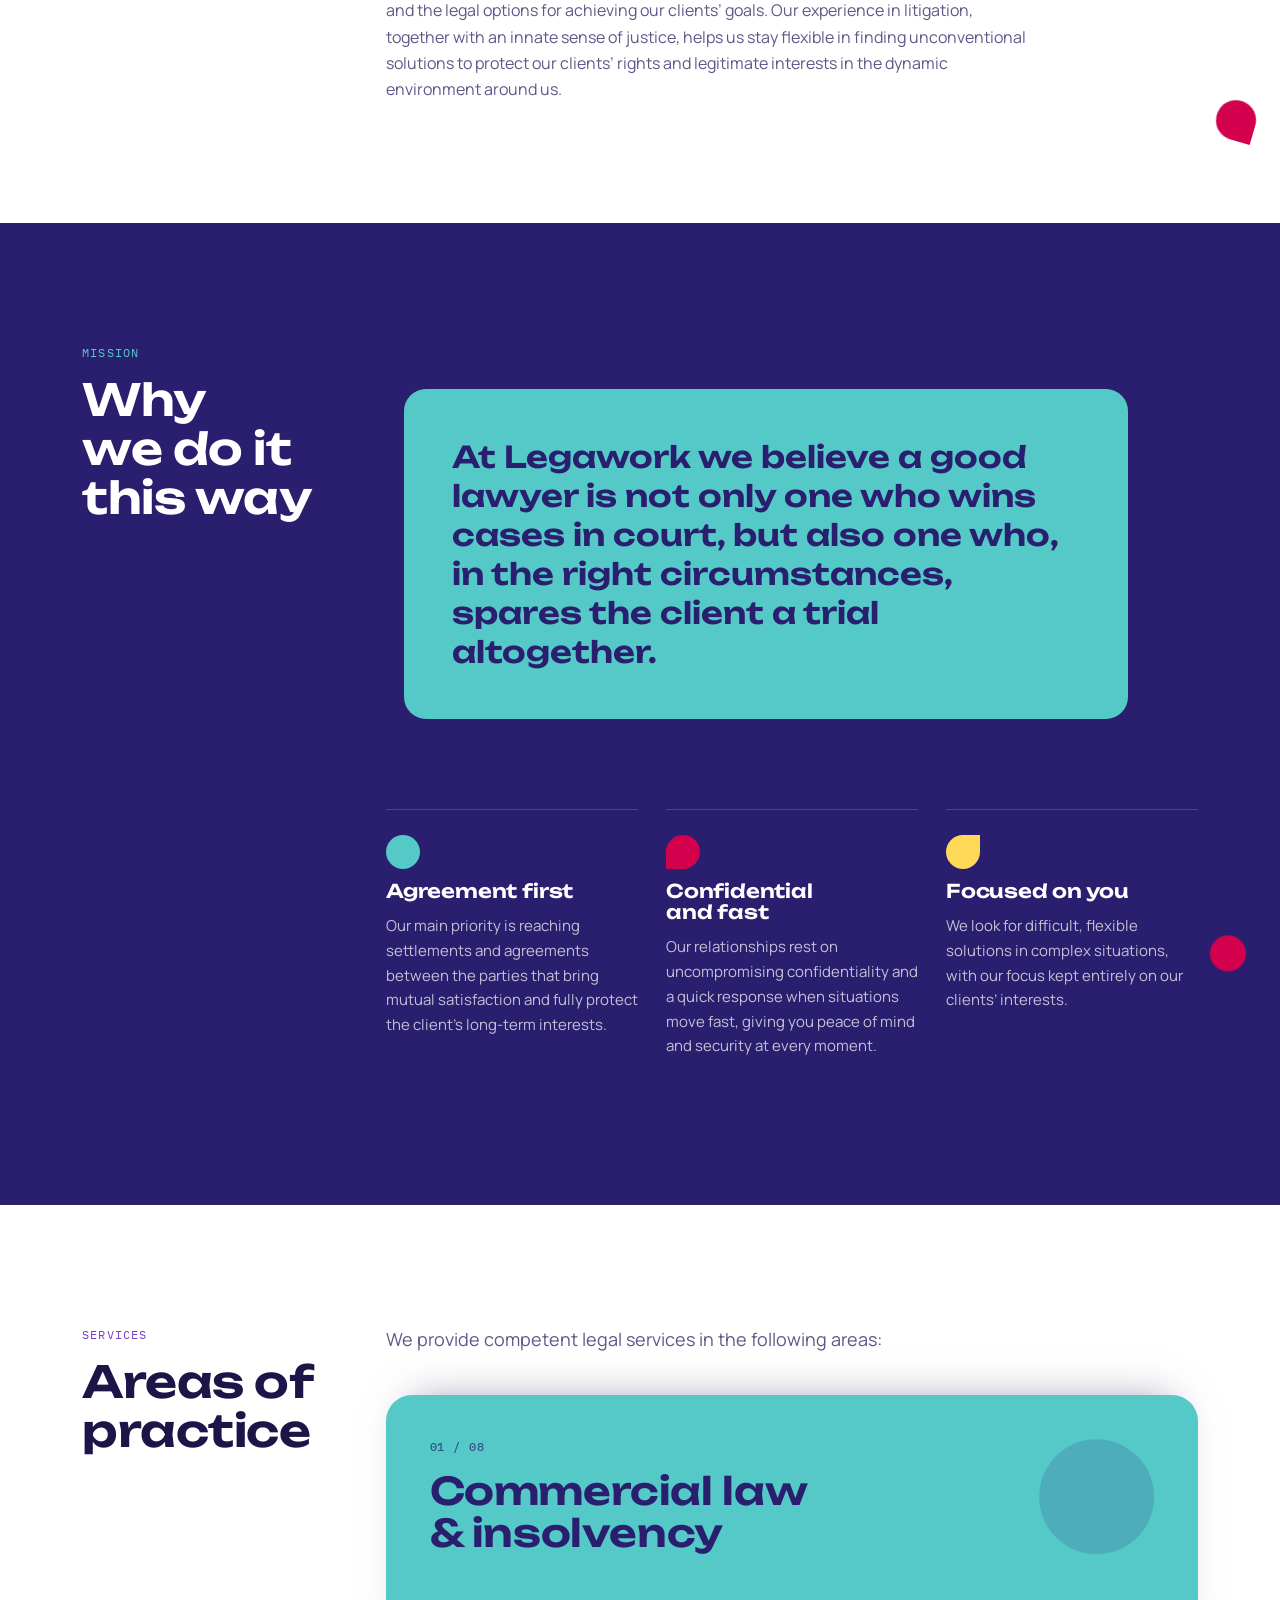
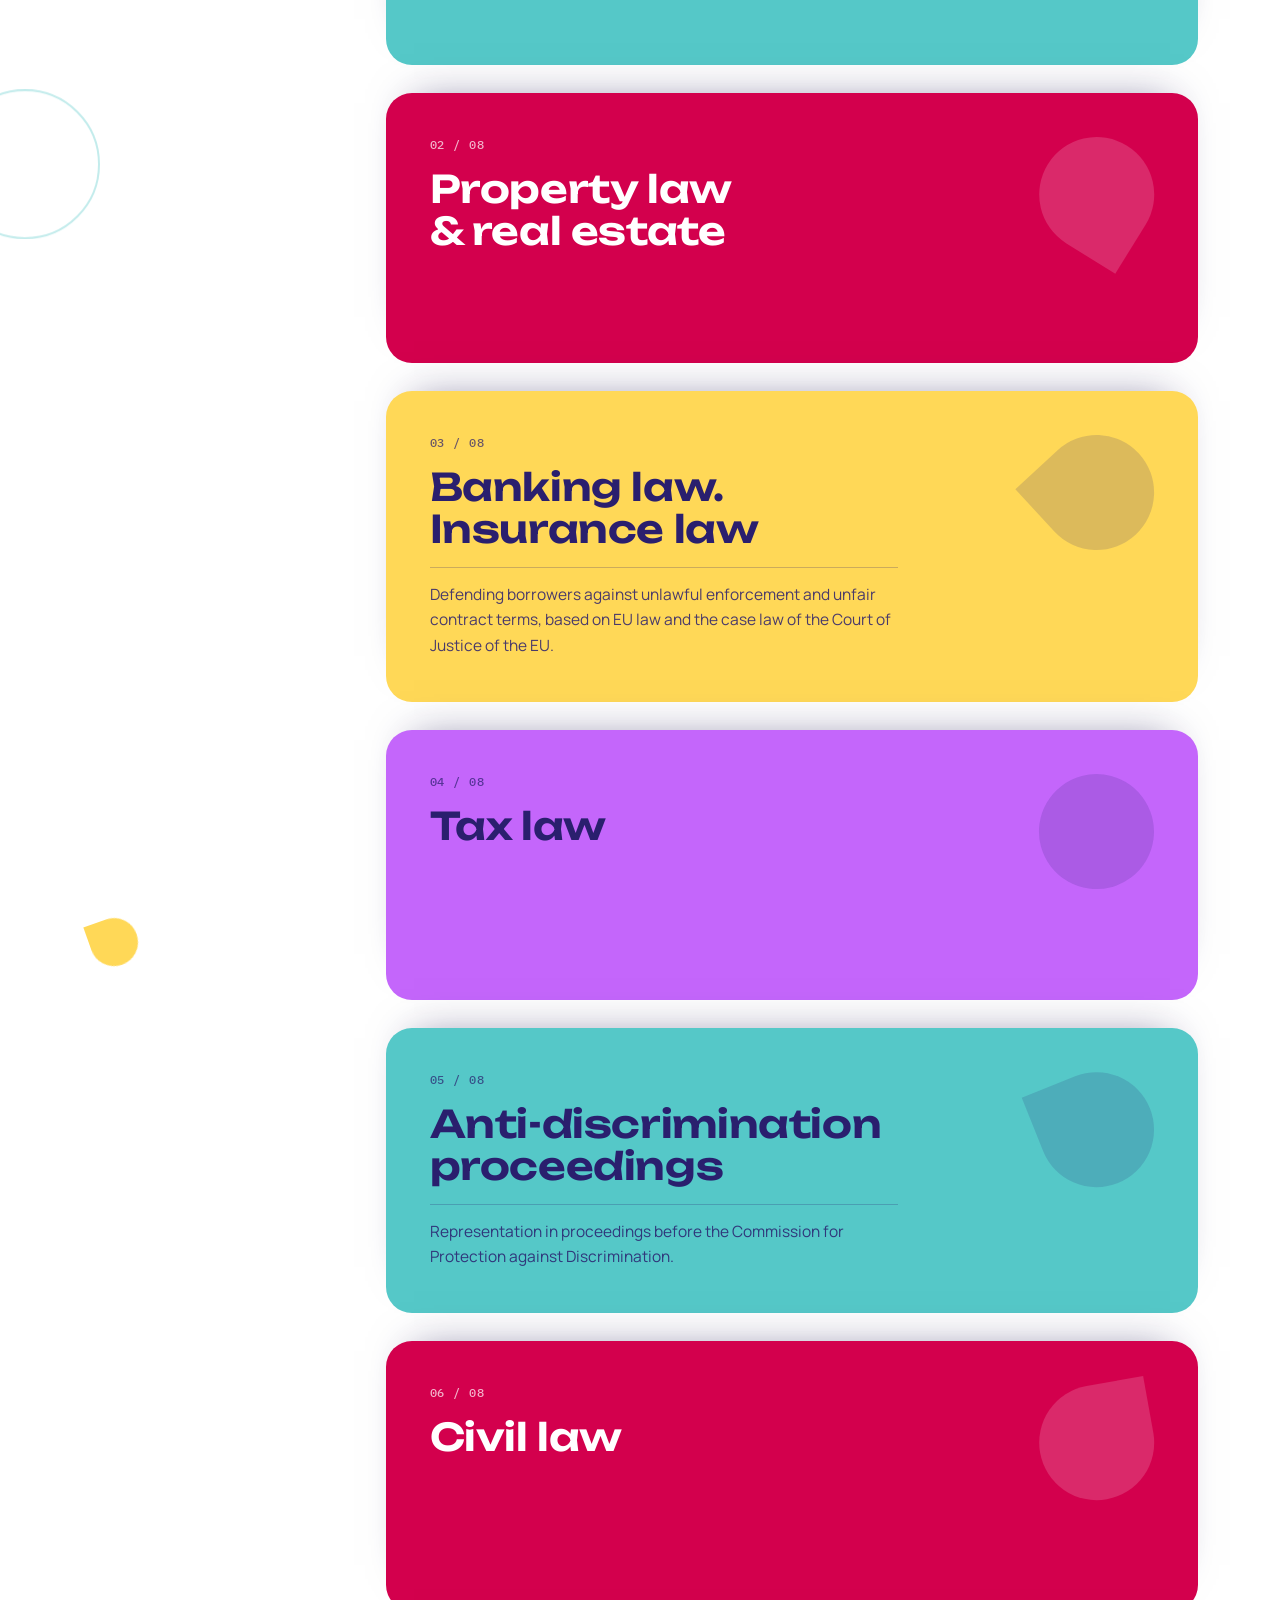
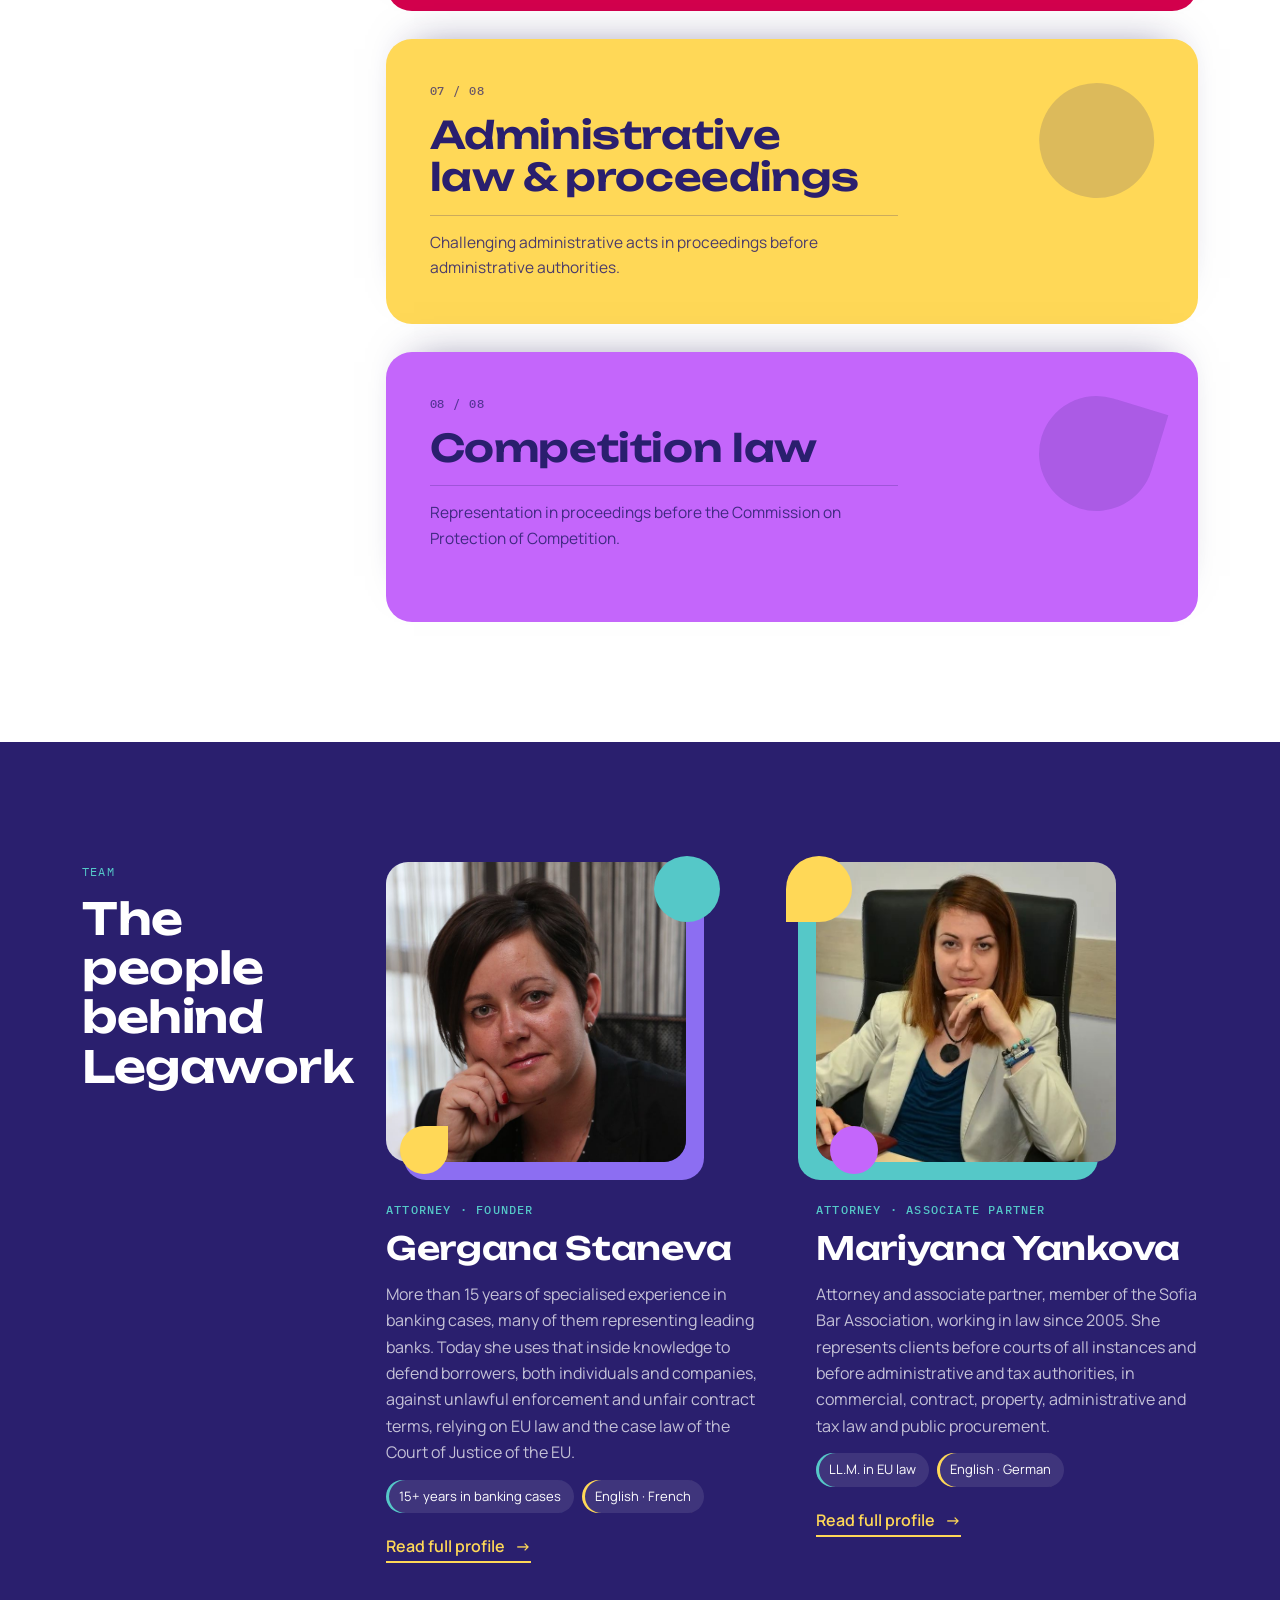
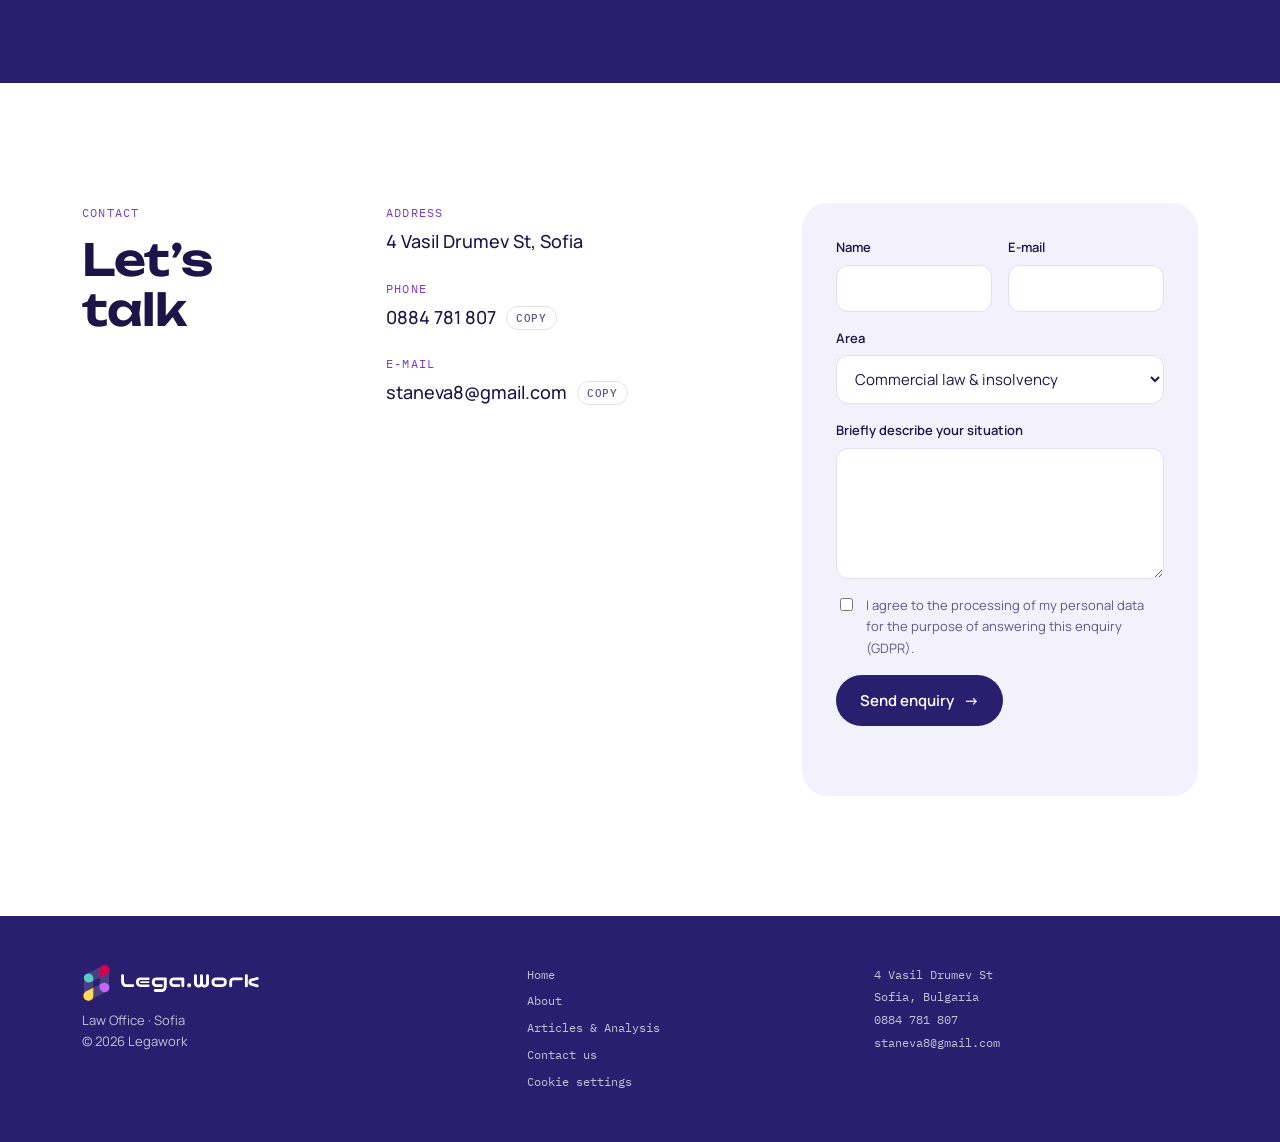
==== commit 8dc14a1f: "Cookie banner: load Google Tag Manager only after consent Bilingual banner with equal Accept / Decli" ====
--- a/index.html
+++ b/index.html
@@ -3,12 +3,22 @@
 <head>
 <meta charset="utf-8">
 <meta name="viewport" content="width=device-width, initial-scale=1, viewport-fit=cover">
-<!-- Google Tag Manager -->
-<script async src="https://www.googletagmanager.com/gtm.js?id=GTM-W9WD5CR8"></script>
+<!-- Google Tag Manager, loaded only after the visitor accepts cookies (see the cookie banner in assets/js/site.js) -->
 <script>
   window.dataLayer = window.dataLayer || [];
   function gtag(){dataLayer.push(arguments);}
+  gtag('consent', 'default', { ad_storage: 'denied', ad_user_data: 'denied', ad_personalization: 'denied', analytics_storage: 'denied' });
   gtag('js', new Date());
+  window.lwLoadGTM = function () {
+    if (window.lwGTMLoaded) return;
+    window.lwGTMLoaded = true;
+    gtag('consent', 'update', { analytics_storage: 'granted' });
+    var s = document.createElement('script');
+    s.async = true;
+    s.src = 'https://www.googletagmanager.com/gtm.js?id=GTM-W9WD5CR8';
+    document.head.appendChild(s);
+  };
+  try { if (localStorage.getItem('lw-consent') === 'granted') window.lwLoadGTM(); } catch (e) {}
 </script>
 <!-- End Google Tag Manager -->
 <title>Legawork Law Office</title>
--- a/assets/css/site.css
+++ b/assets/css/site.css
@@ -407,3 +407,27 @@
   .menu-nav a, .menu-foot { opacity: 1; transform: none; }
   .menu .shape { scale: 1; }
 }
+
+/* ---------- Cookie banner ---------- */
+.cookie {
+  position: fixed; z-index: 40; bottom: calc(16px + env(safe-area-inset-bottom, 0px));
+  left: max(16px, env(safe-area-inset-left, 0px)); width: min(520px, calc(100% - 32px));
+  background: var(--white); color: var(--ink); border-radius: 24px; padding: 24px 24px 22px;
+  box-shadow: 0 24px 60px -20px rgba(20, 10, 60, .55), 0 0 0 1px rgba(42, 31, 110, .08);
+  display: grid; gap: 12px; overflow: hidden;
+  transform: translateY(calc(100% + 40px)); opacity: 0; visibility: hidden;
+  transition: transform .7s var(--spring), opacity .4s ease, visibility 0s linear .7s;
+}
+.cookie.show { transform: none; opacity: 1; visibility: visible; transition: transform .7s var(--spring), opacity .4s ease, visibility 0s; }
+.cookie h2 { font-size: 18px; display: flex; align-items: center; gap: 10px; }
+.cookie h2 i { display: block; width: 16px; height: 16px; }
+.cookie p { font-size: 14px; line-height: 1.6; color: var(--muted); }
+.cookie .btns { display: flex; flex-wrap: wrap; gap: 10px; margin-top: 4px; }
+.cookie .btn { padding: 11px 22px; font-size: 14px; flex: 1 1 140px; justify-content: center; }
+.cookie .btn.out { background: transparent; color: var(--indigo); box-shadow: inset 0 0 0 1.5px var(--indigo); }
+.cookie .btn.out::before { background: var(--indigo); }
+.cookie .btn.out:hover { color: var(--white); }
+.cookie .deco { position: absolute; right: -18px; top: -18px; width: 70px; height: 70px; border-radius: 50%; background: var(--teal); opacity: .25; pointer-events: none; }
+.cookie-link { background: none; border: 0; padding: 0; font: inherit; color: var(--muted); cursor: pointer; text-align: left; }
+.cookie-link:hover { color: var(--white); }
+@media (prefers-reduced-motion: reduce) { .cookie, .cookie.show { transition: none; } }
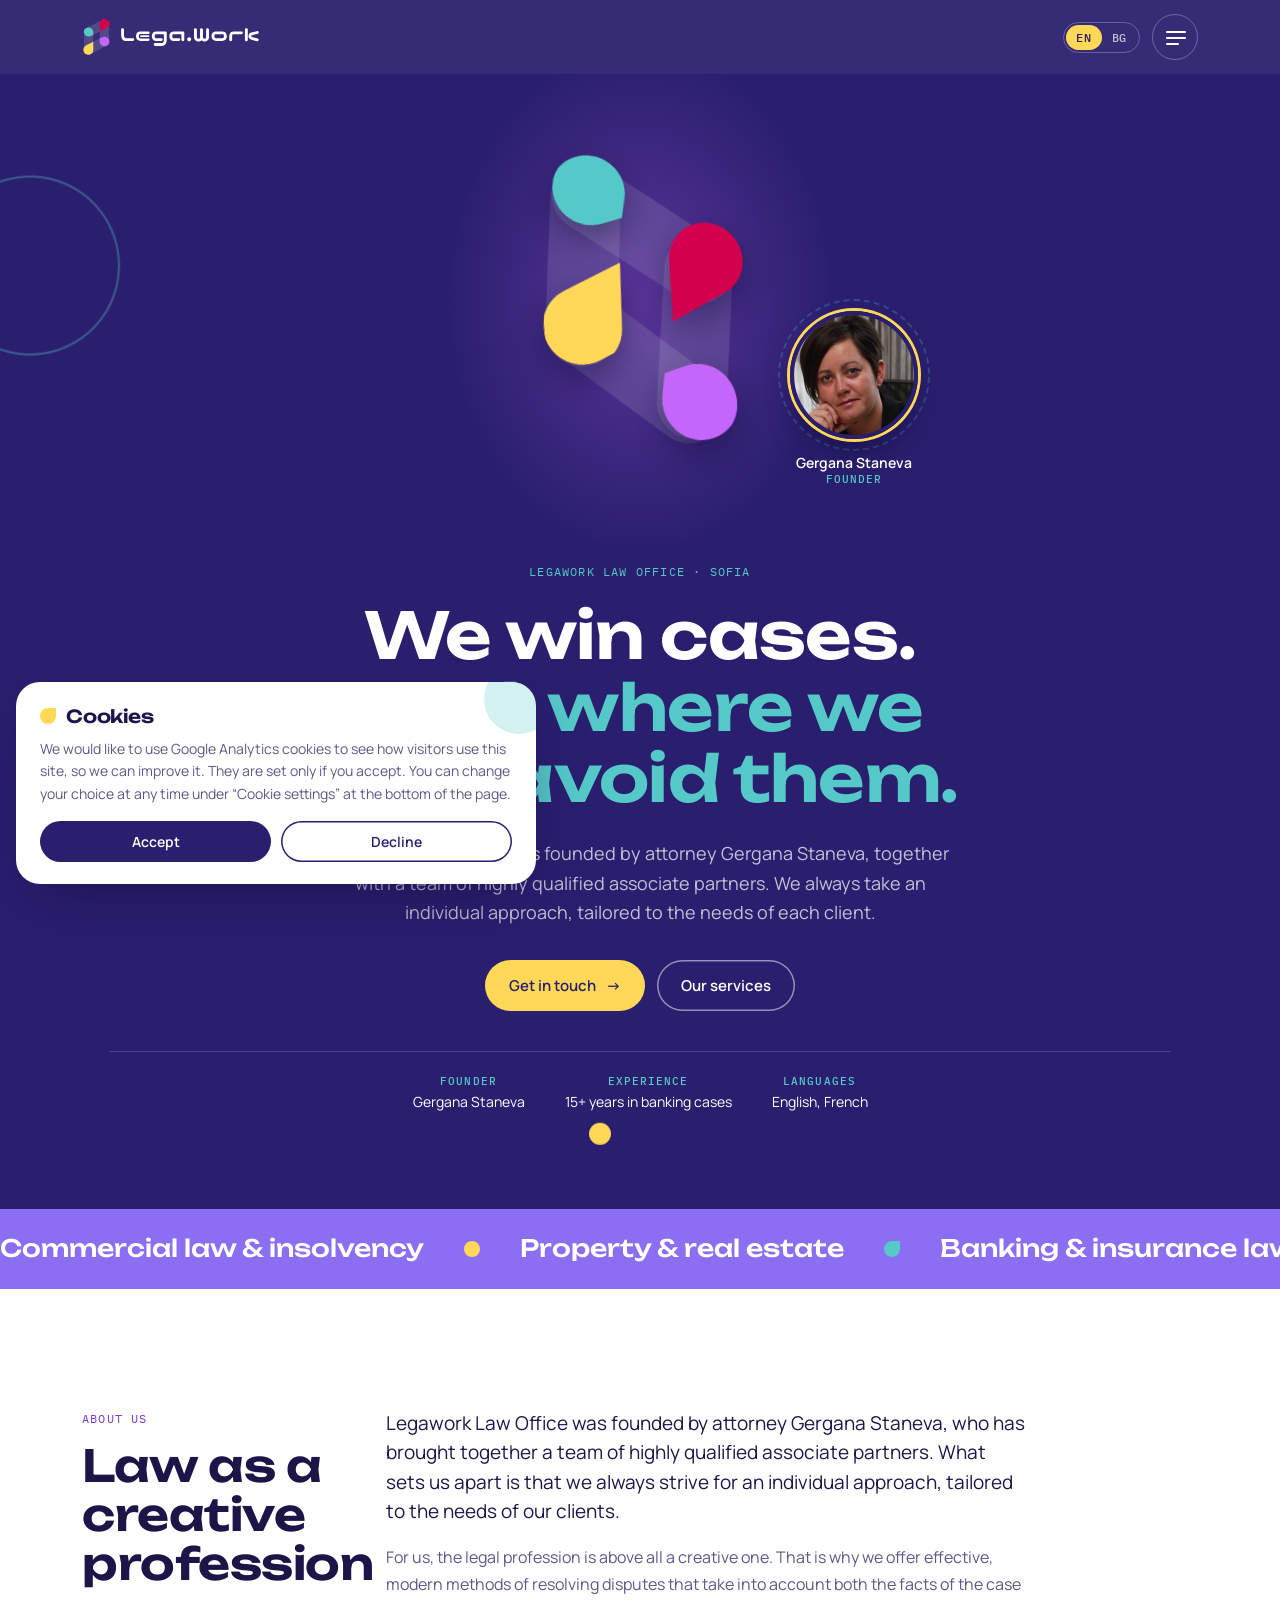
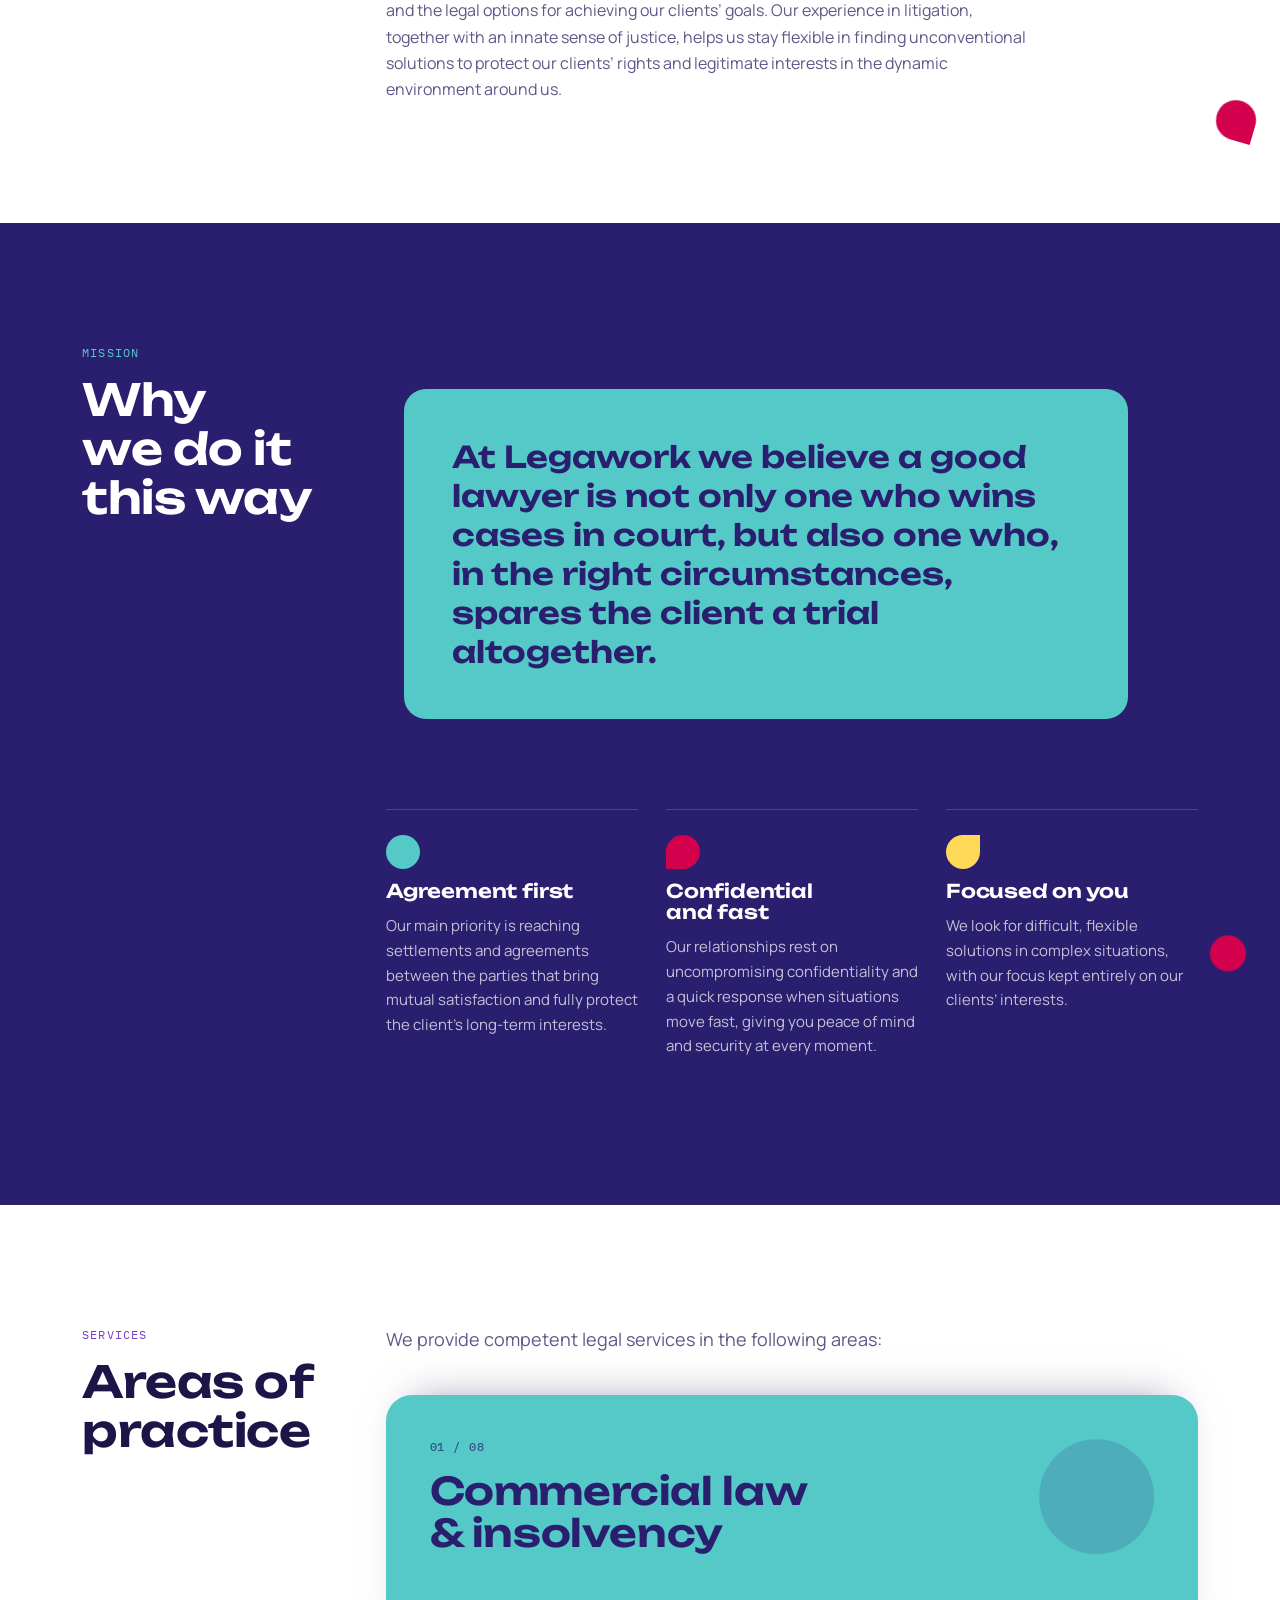
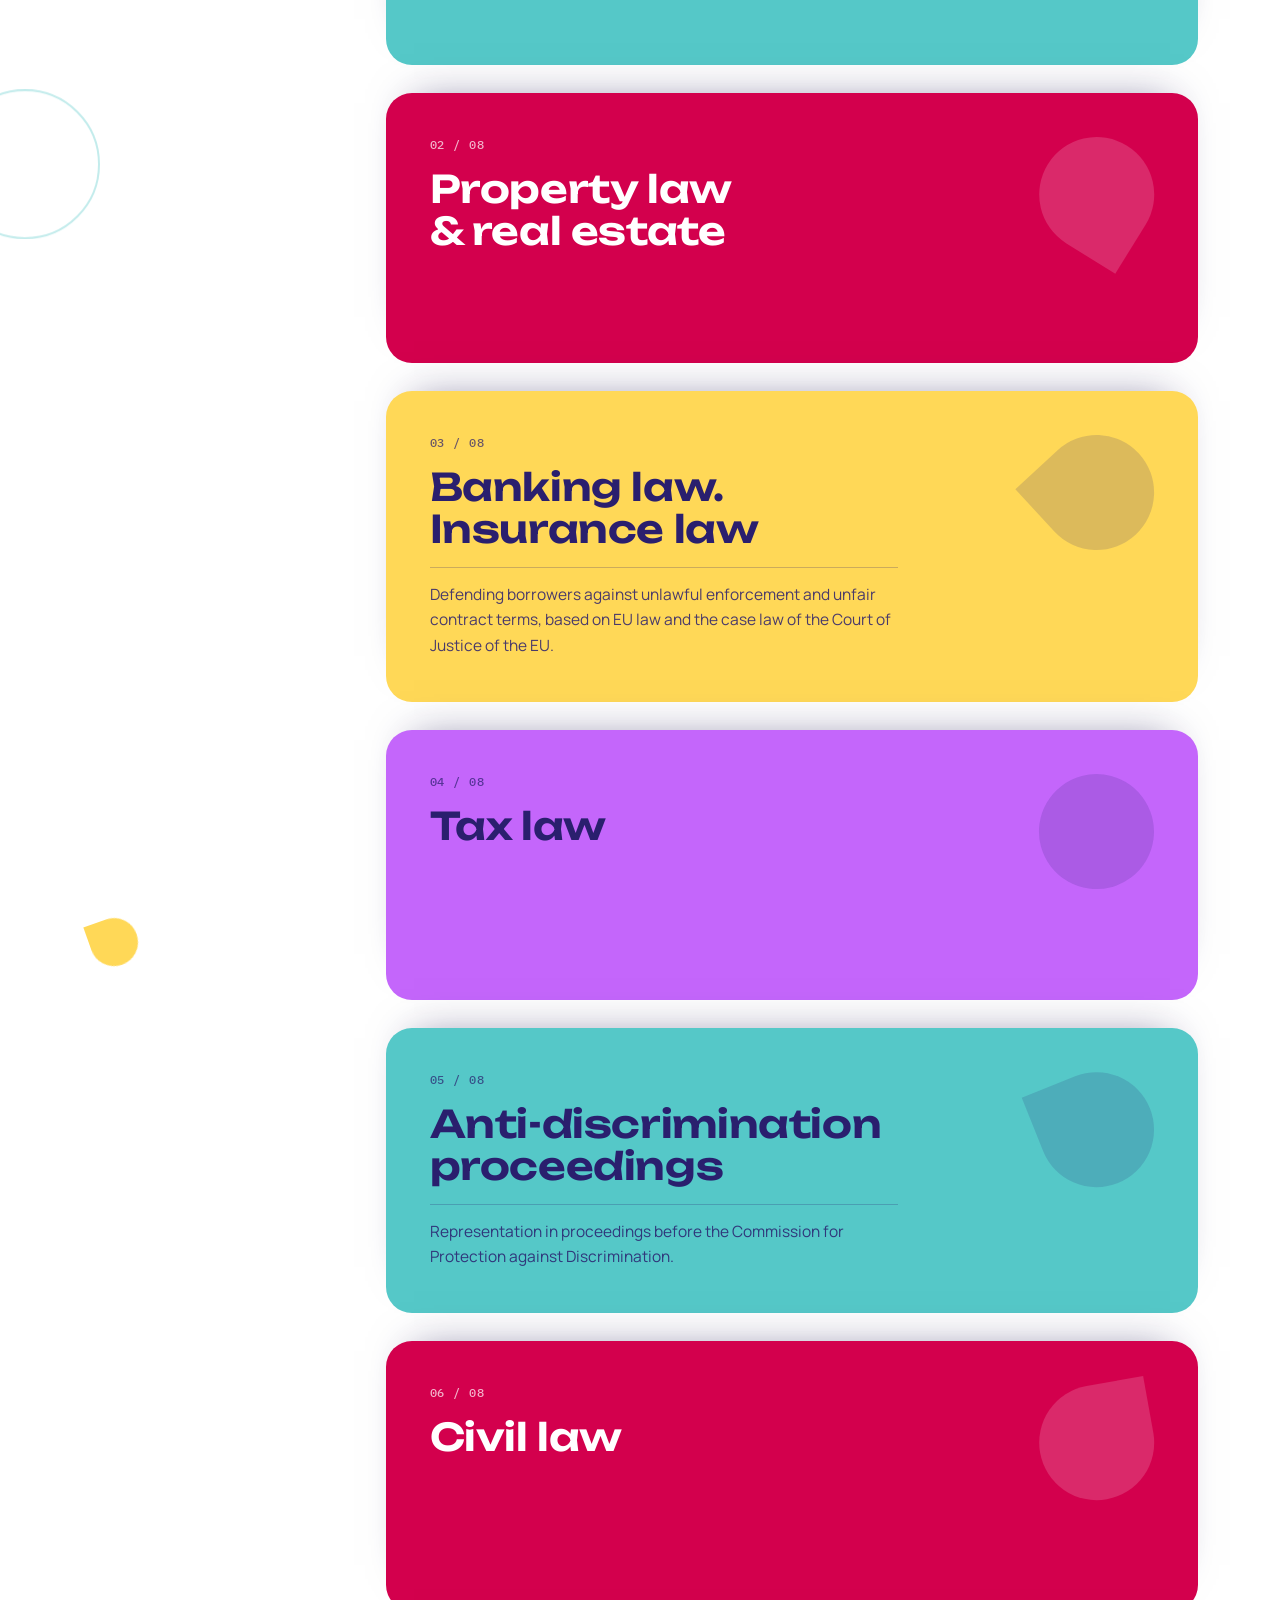
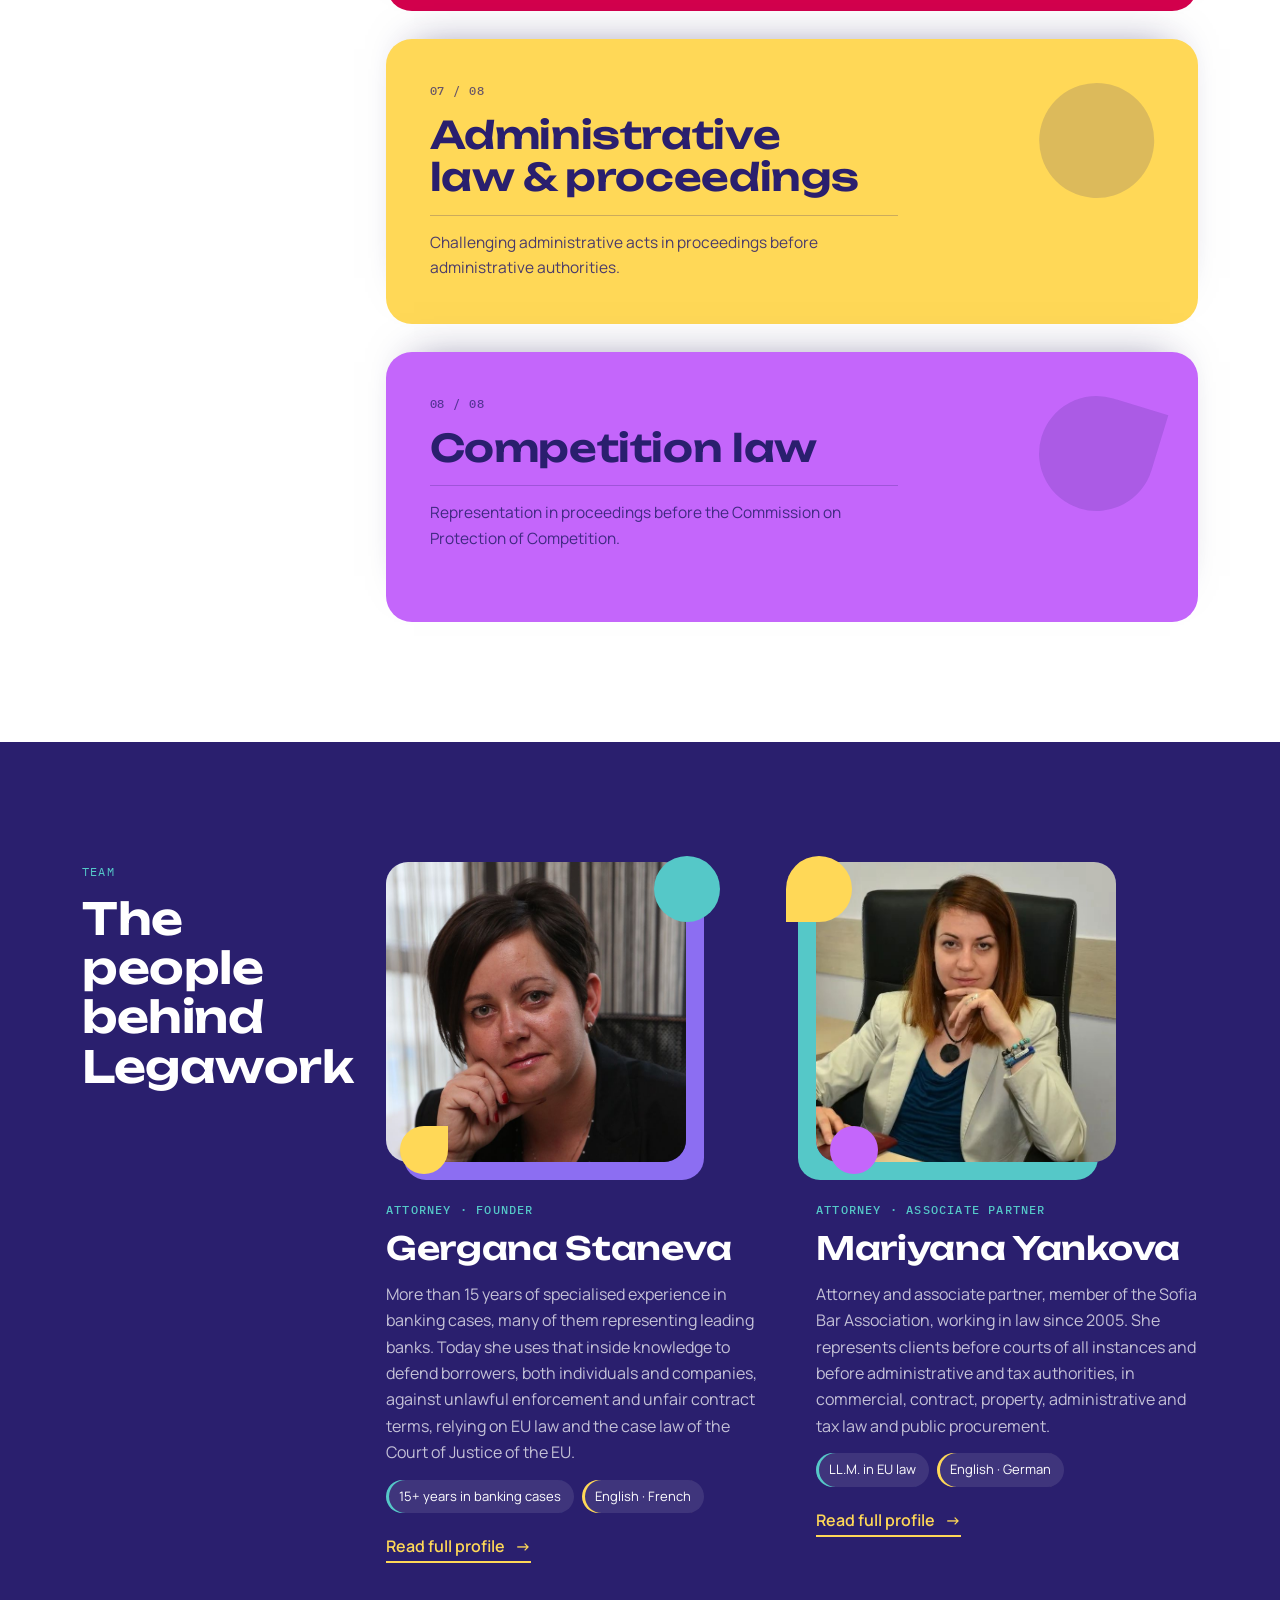
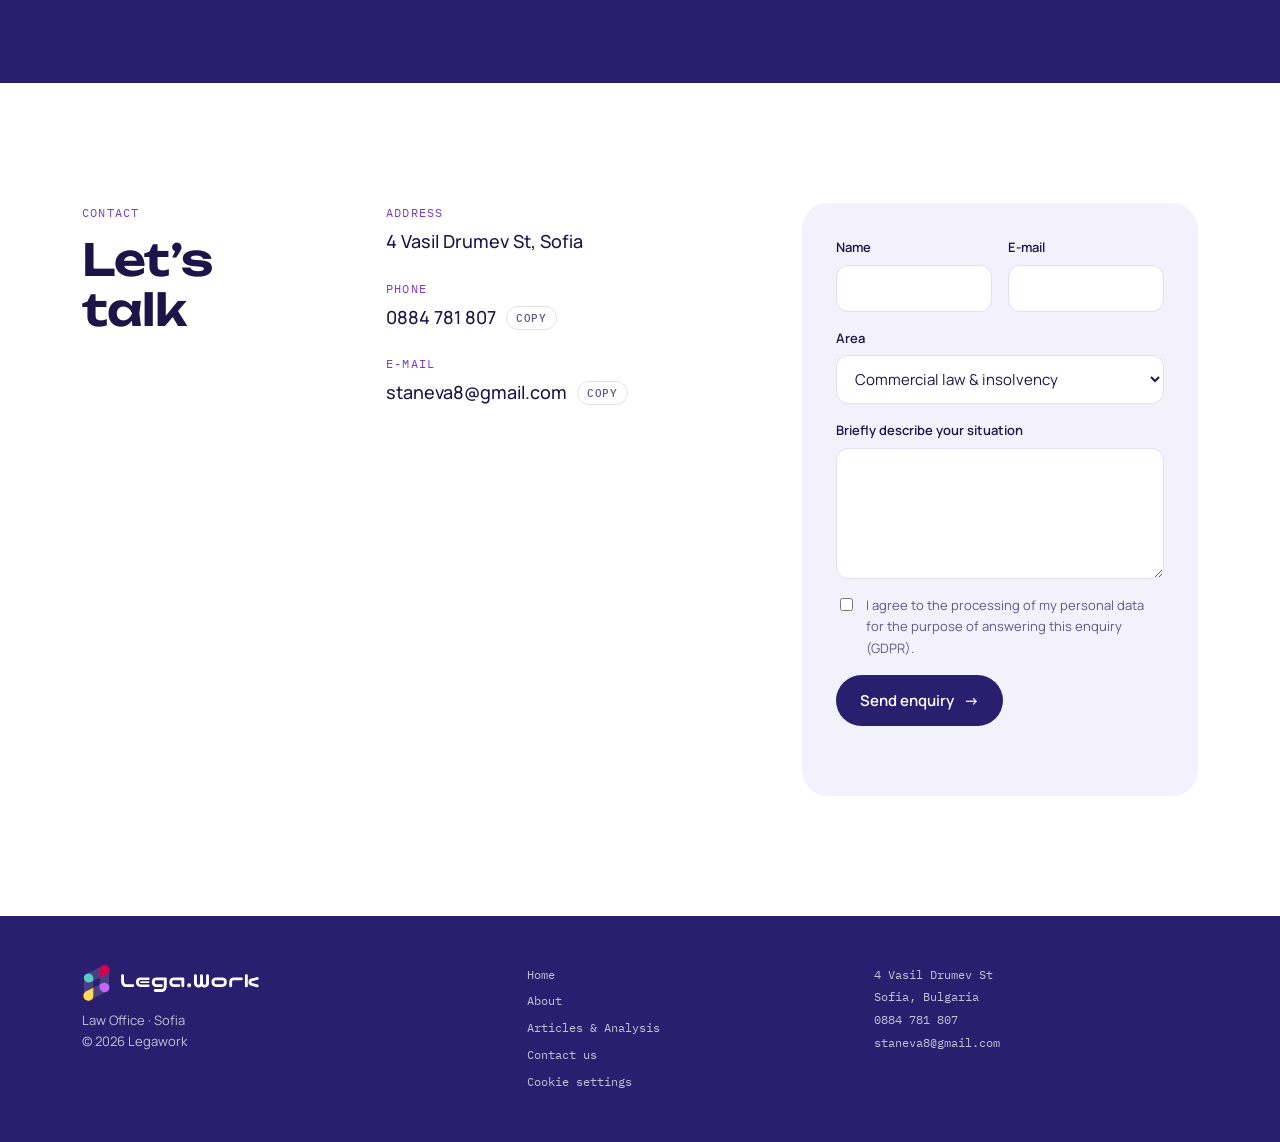
==== commit 13d18243: "About link in menu and footer goes to the team section Co-Authored-By: Claude Opus 5.5 <noreply@anth" ====
--- a/index.html
+++ b/index.html
@@ -56,7 +56,7 @@
   <div class="wrap menu-inner">
     <nav class="menu-nav" aria-label="Main">
       <a href="index.html" aria-current="page" style="--k:0"><i class="dot circle c-teal" aria-hidden="true"></i><span class="en">Home</span><span class="bg">Начало</span></a>
-      <a href="index.html#about" style="--k:1"><i class="dot drop-b c-red" aria-hidden="true"></i><span class="en">About</span><span class="bg">За нас</span></a>
+      <a href="index.html#team" style="--k:1"><i class="dot drop-b c-red" aria-hidden="true"></i><span class="en">About</span><span class="bg">За нас</span></a>
       <a href="articles.html" style="--k:2"><i class="dot drop-a c-yellow" aria-hidden="true"></i><span class="en">Articles &amp; Analysis</span><span class="bg">Статии и анализи</span></a>
       <a href="index.html#contact" style="--k:3"><i class="dot circle c-violet" aria-hidden="true"></i><span class="en">Contact us</span><span class="bg">Контакти</span></a>
     </nav>
@@ -288,7 +288,7 @@
     <div><a class="logo" href="index.html"><svg class="mk" aria-hidden="true"><use href="#mark"/></svg><svg class="wd" aria-hidden="true"><use href="#word"/></svg></a><span class="en">Law Office · Sofia</span><span class="bg">Адвокатска кантора · София</span><br>© 2026 Legawork</div>
     <nav class="foot-nav mono" aria-label="Footer">
       <a href="index.html"><span class="en">Home</span><span class="bg">Начало</span></a>
-      <a href="index.html#about"><span class="en">About</span><span class="bg">За нас</span></a>
+      <a href="index.html#team"><span class="en">About</span><span class="bg">За нас</span></a>
       <a href="articles.html"><span class="en">Articles &amp; Analysis</span><span class="bg">Статии и анализи</span></a>
       <a href="index.html#contact"><span class="en">Contact us</span><span class="bg">Контакти</span></a>
     </nav>
--- a/assets/css/site.css
+++ b/assets/css/site.css
@@ -274,7 +274,7 @@
 .hero .lede { animation: up .9s var(--ease) 1.6s both; }
 .hero .ctas { animation: up .9s var(--ease) 1.75s both; }
 .hero .facts { animation: up .9s var(--ease) 1.9s both; }
-header.top { animation: fade .6s ease 1.1s both; }
+.curtain ~ header.top { animation: fade .6s ease 1.1s both; }
 
 .reveal { transition: opacity .9s var(--ease), translate .9s var(--ease); transition-delay: calc(var(--i, 0) * 90ms); }
 .reveal.pre { opacity: .12; translate: 0 32px; }
@@ -431,3 +431,53 @@
 .cookie-link { background: none; border: 0; padding: 0; font: inherit; color: var(--muted); cursor: pointer; text-align: left; }
 .cookie-link:hover { color: var(--white); }
 @media (prefers-reduced-motion: reduce) { .cookie, .cookie.show { transition: none; } }
+
+/* ---------- Articles list ---------- */
+.posts { display: grid; grid-template-columns: 1fr; gap: 24px; max-width: 900px; margin: 0 auto 88px; }
+.post {
+  position: relative; overflow: hidden; display: flex; flex-direction: column; gap: 14px;
+  padding: clamp(24px, 4vw, 44px); border-radius: 26px; background: var(--mist);
+  transition: transform .5s var(--spring), box-shadow .4s ease, background .4s ease;
+}
+.post:hover { transform: translateY(-6px); background: var(--white); box-shadow: 0 30px 60px -30px rgba(42, 31, 110, .45), 0 0 0 1px var(--line); }
+.post-meta { display: flex; flex-wrap: wrap; gap: 6px 18px; font: 500 12px var(--f-mono); letter-spacing: .06em; text-transform: uppercase; color: var(--violet-ink); }
+.post h3 { font-size: clamp(22px, 2.8vw, 32px); line-height: 1.2; max-width: 26ch; position: relative; z-index: 1; }
+.post h3 a { text-decoration: none; }
+.post h3 a::after { content: ""; position: absolute; inset: -400px; z-index: 0; }
+.post p { color: var(--muted); font-size: 16.5px; max-width: 60ch; }
+.post .more { color: var(--indigo); }
+.post-shape { position: absolute; right: -26px; bottom: -26px; width: 120px; height: 120px; opacity: .2; transition: transform .8s var(--spring), opacity .4s; }
+.post:hover .post-shape { transform: rotate(-90deg) scale(1.15); opacity: .45; }
+.empty.soon { gap: 14px; }
+.empty.soon h2 { font-size: clamp(20px, 2.4vw, 26px); }
+
+/* ---------- Article page ---------- */
+.article-hero h1 { font-size: clamp(28px, 4.4vw, 54px); line-height: 1.15; max-width: 22ch; }
+.article-hero .back { margin-bottom: 6px; }
+.tags { display: flex; flex-wrap: wrap; gap: 8px; margin: 0; padding: 0; list-style: none; animation: up .8s var(--ease) both; }
+.tags li { font-size: 12.5px; padding: 5px 12px; border-radius: 999px; background: rgba(255, 255, 255, .1); }
+.tags li:nth-child(1) { box-shadow: inset 3px 0 0 var(--teal); }
+.tags li:nth-child(2) { box-shadow: inset 3px 0 0 var(--yellow); }
+.tags li:nth-child(3) { box-shadow: inset 3px 0 0 var(--red); }
+.meta { display: flex; flex-wrap: wrap; gap: 6px 22px; font: 500 12px var(--f-mono); letter-spacing: .08em; text-transform: uppercase; color: var(--teal); animation: up .9s var(--ease) .2s both; }
+.only-bg-note { font-size: 14px; color: var(--muted); }
+.case-facts dl { margin: 6px 0 0; display: flex; flex-direction: column; gap: 4px; font-size: 14px; }
+.case-facts dt { font: 500 11px var(--f-mono); letter-spacing: .08em; text-transform: uppercase; color: var(--muted); margin-top: 12px; }
+.case-facts dd { margin: 0; color: var(--ink); font-weight: 500; }
+.article-body { display: flex; flex-direction: column; gap: 22px; max-width: 68ch; font-size: 17px; line-height: 1.8; color: var(--ink); }
+.article-body p { overflow-wrap: break-word; }
+.article-body .lead-p { font-size: clamp(19px, 2vw, 22px); line-height: 1.6; font-weight: 500; padding-left: 20px; border-left: 4px solid var(--teal); }
+.takeaway { position: relative; overflow: hidden; margin-top: 12px; padding: clamp(24px, 4vw, 40px); border-radius: 26px; background: var(--indigo); color: var(--white); display: flex; flex-direction: column; gap: 12px; }
+.takeaway h2 { font-size: clamp(20px, 2.2vw, 26px); color: var(--yellow); }
+.takeaway p { color: rgba(255, 255, 255, .88); }
+.takeaway i { position: absolute; right: -20px; top: -20px; width: 90px; height: 90px; opacity: .9; }
+.article-cta { display: flex; flex-direction: column; gap: 16px; padding-top: 32px; border-top: 1px solid var(--line); }
+.article-cta p { font: 600 clamp(18px, 2vw, 22px)/1.35 var(--f-display); max-width: 30ch; }
+.article-cta .ctas { justify-content: flex-start; margin-top: 0; }
+.btn.out { background: transparent; color: var(--indigo); box-shadow: inset 0 0 0 1.5px var(--indigo); }
+.btn.out::before { background: var(--indigo); }
+.btn.out:hover { color: var(--white); }
+
+/* Reading progress bar under the header */
+.progress { position: fixed; z-index: 21; left: 0; right: 0; top: calc(env(safe-area-inset-top, 0px) + var(--hh, 66px)); height: 3px; transform-origin: 0 50%; transform: scaleX(var(--p, 0)); background: linear-gradient(90deg, var(--teal), var(--yellow), var(--red), var(--violet)); pointer-events: none; }
+body.menu-open .progress { opacity: 0; }
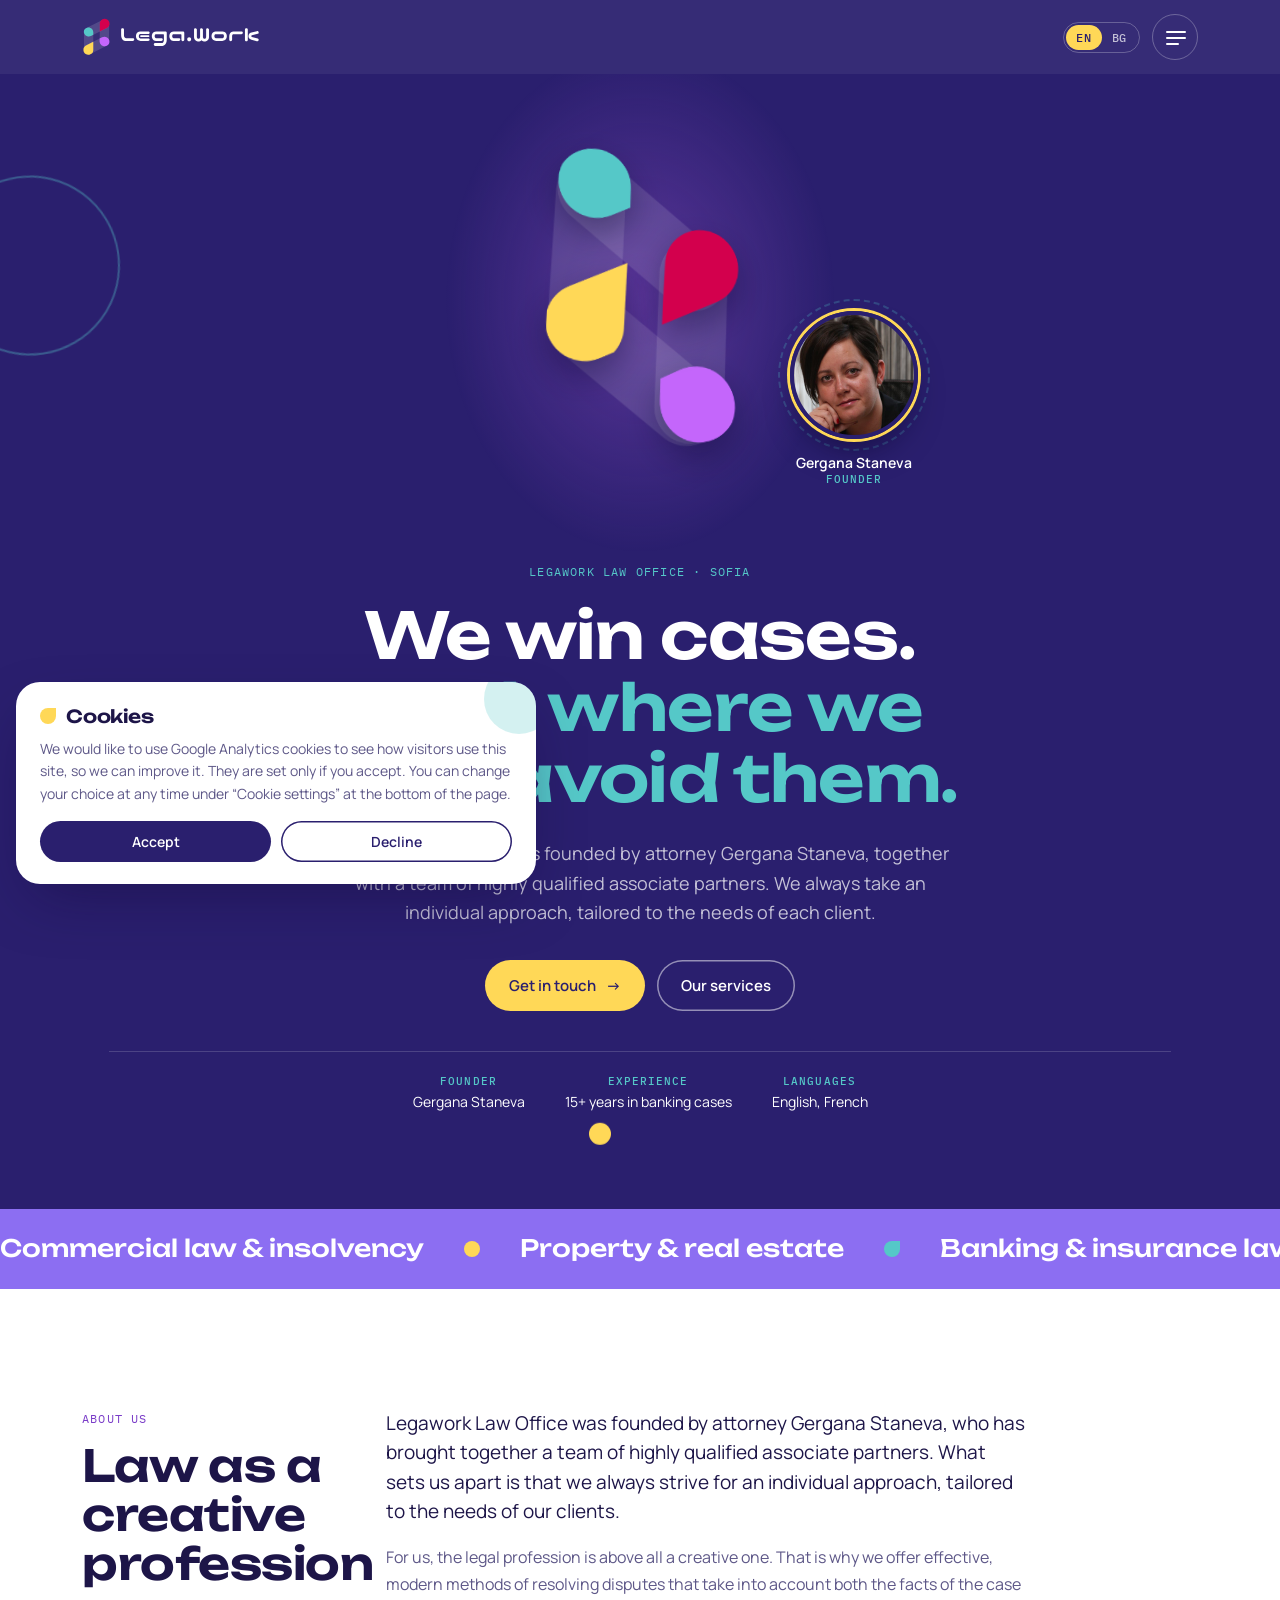
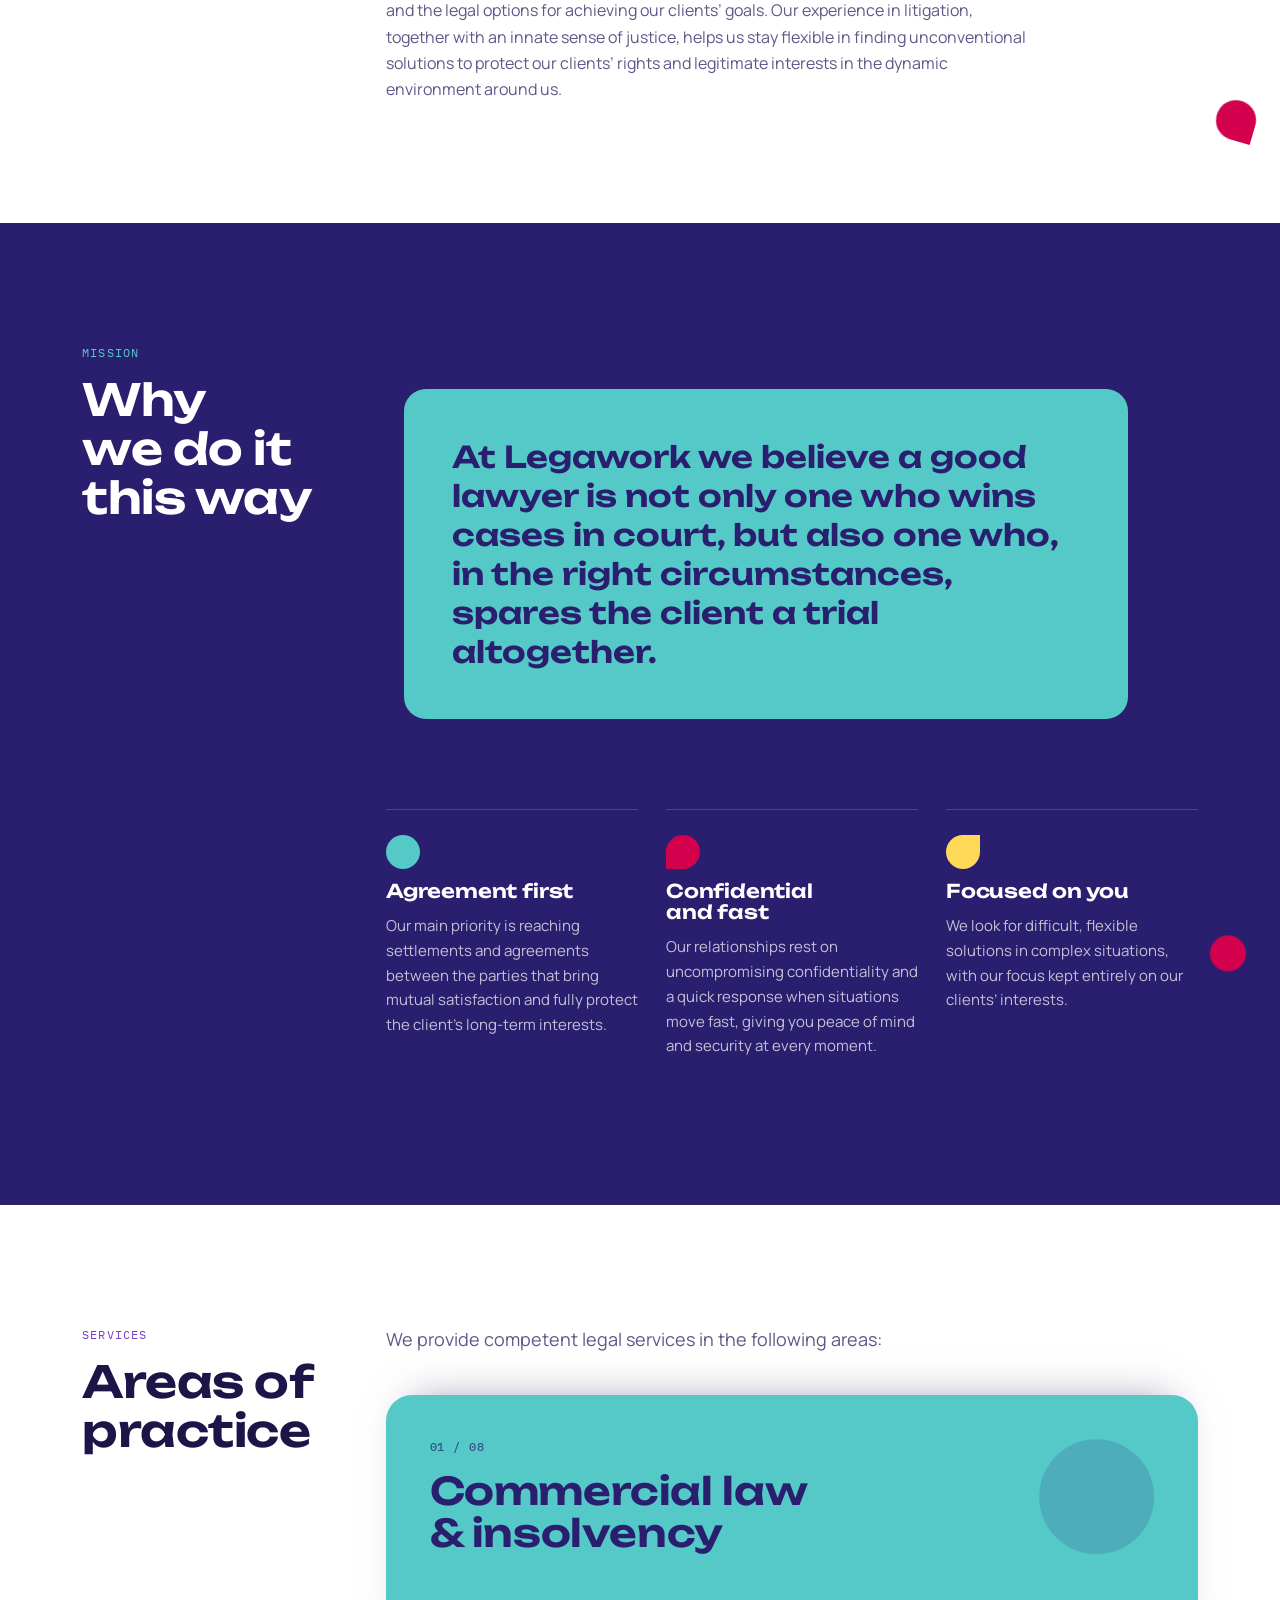
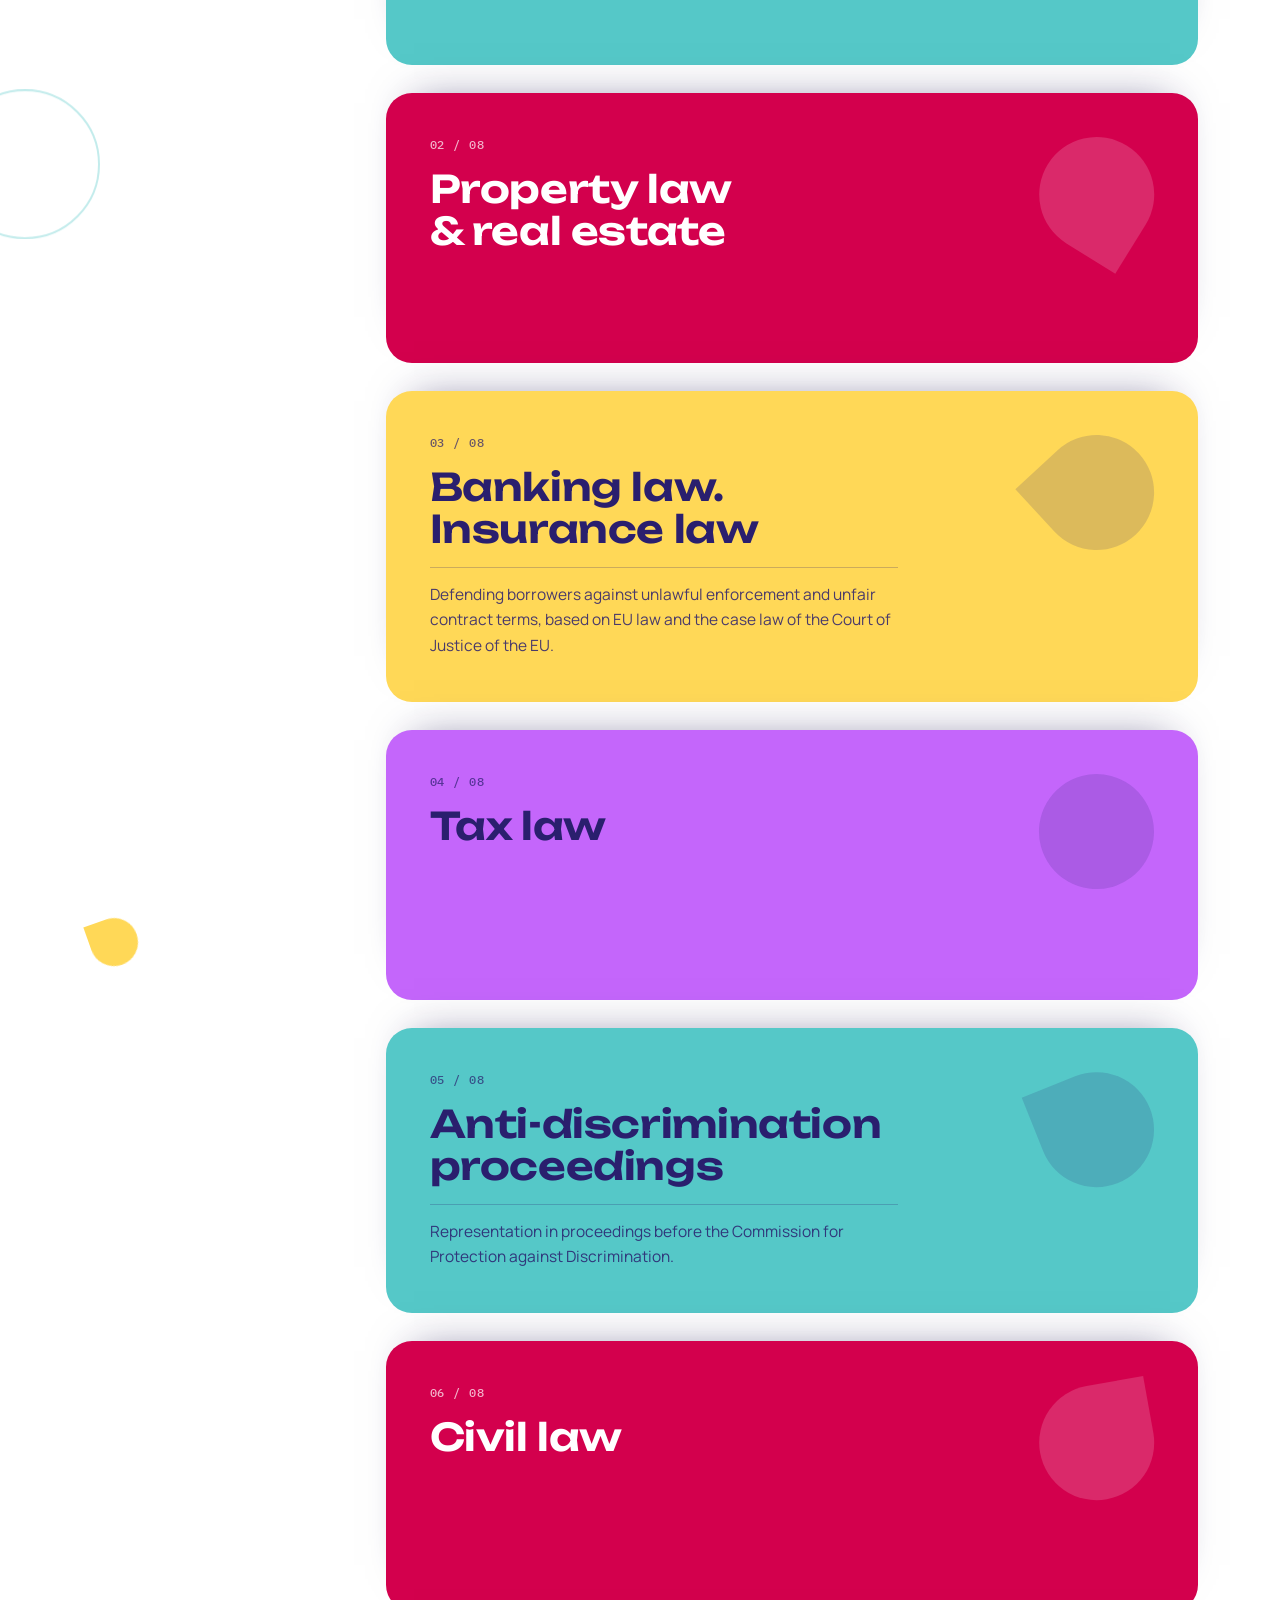
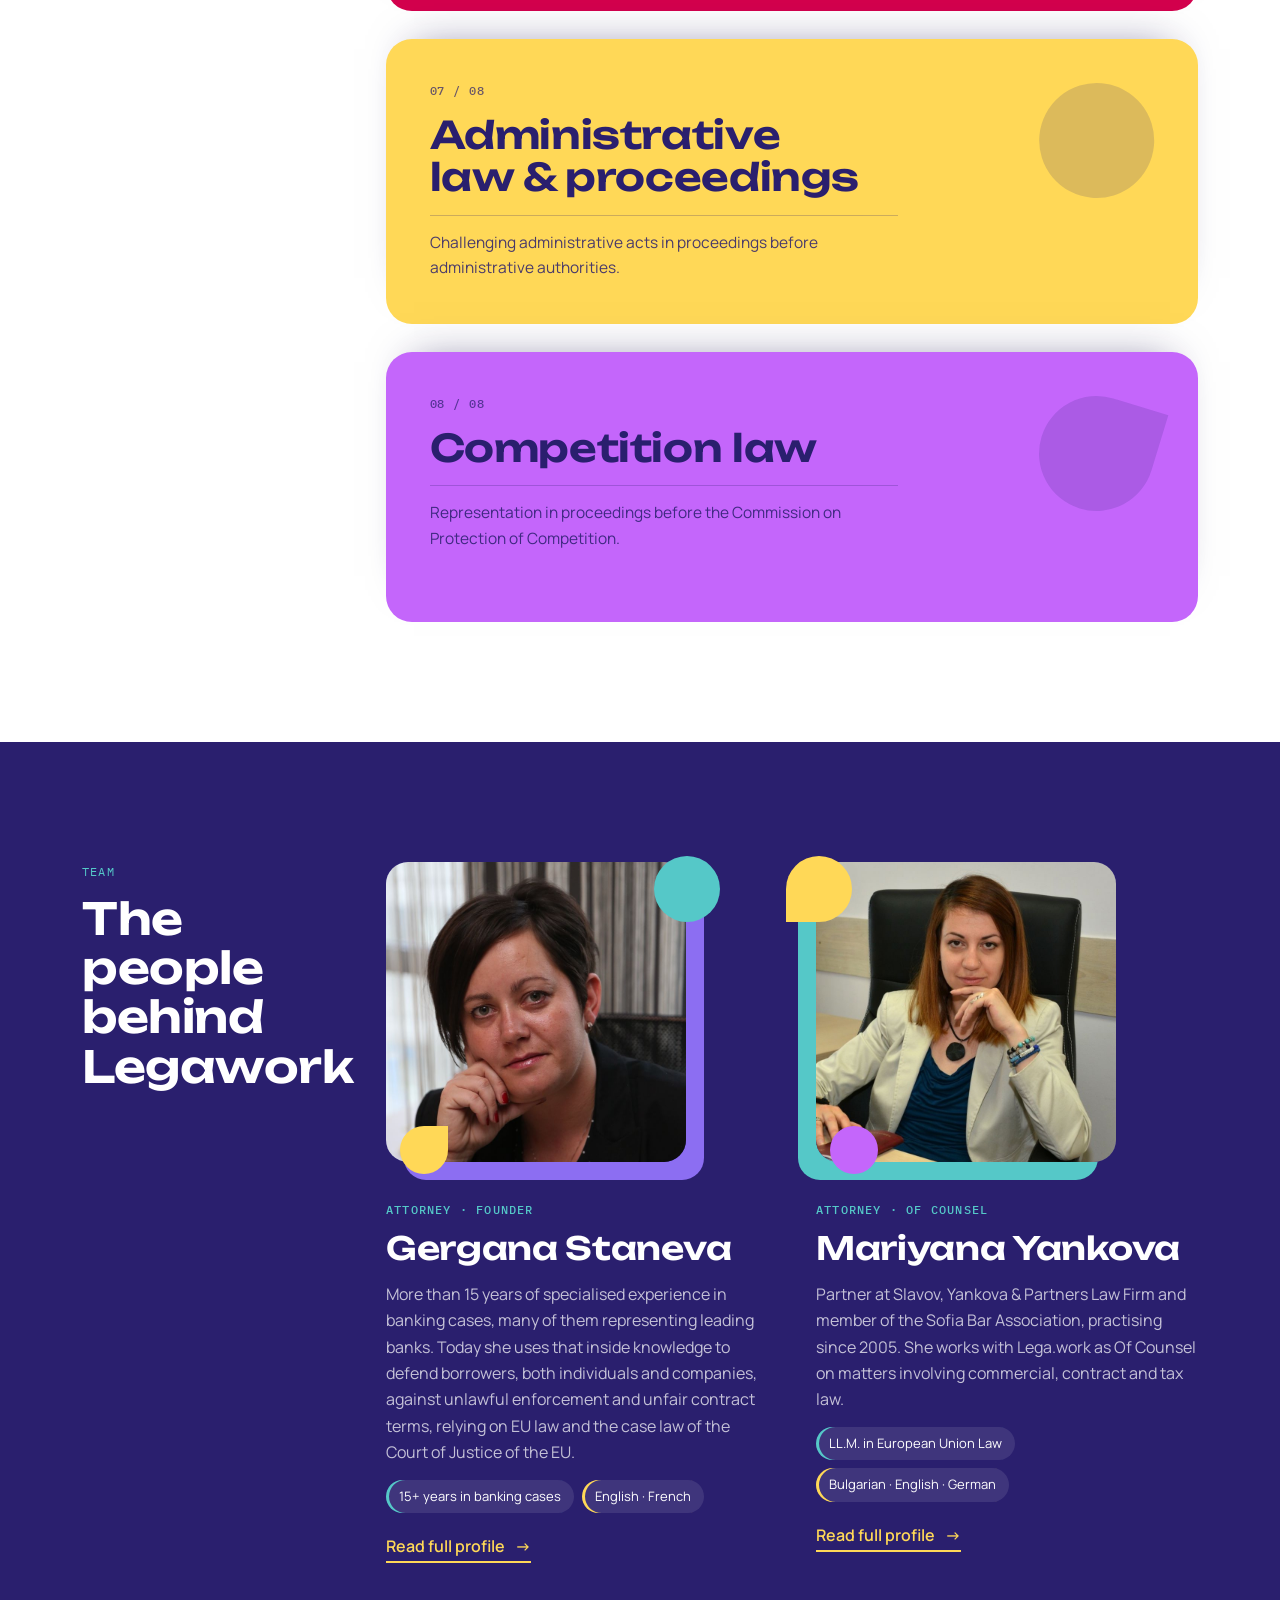
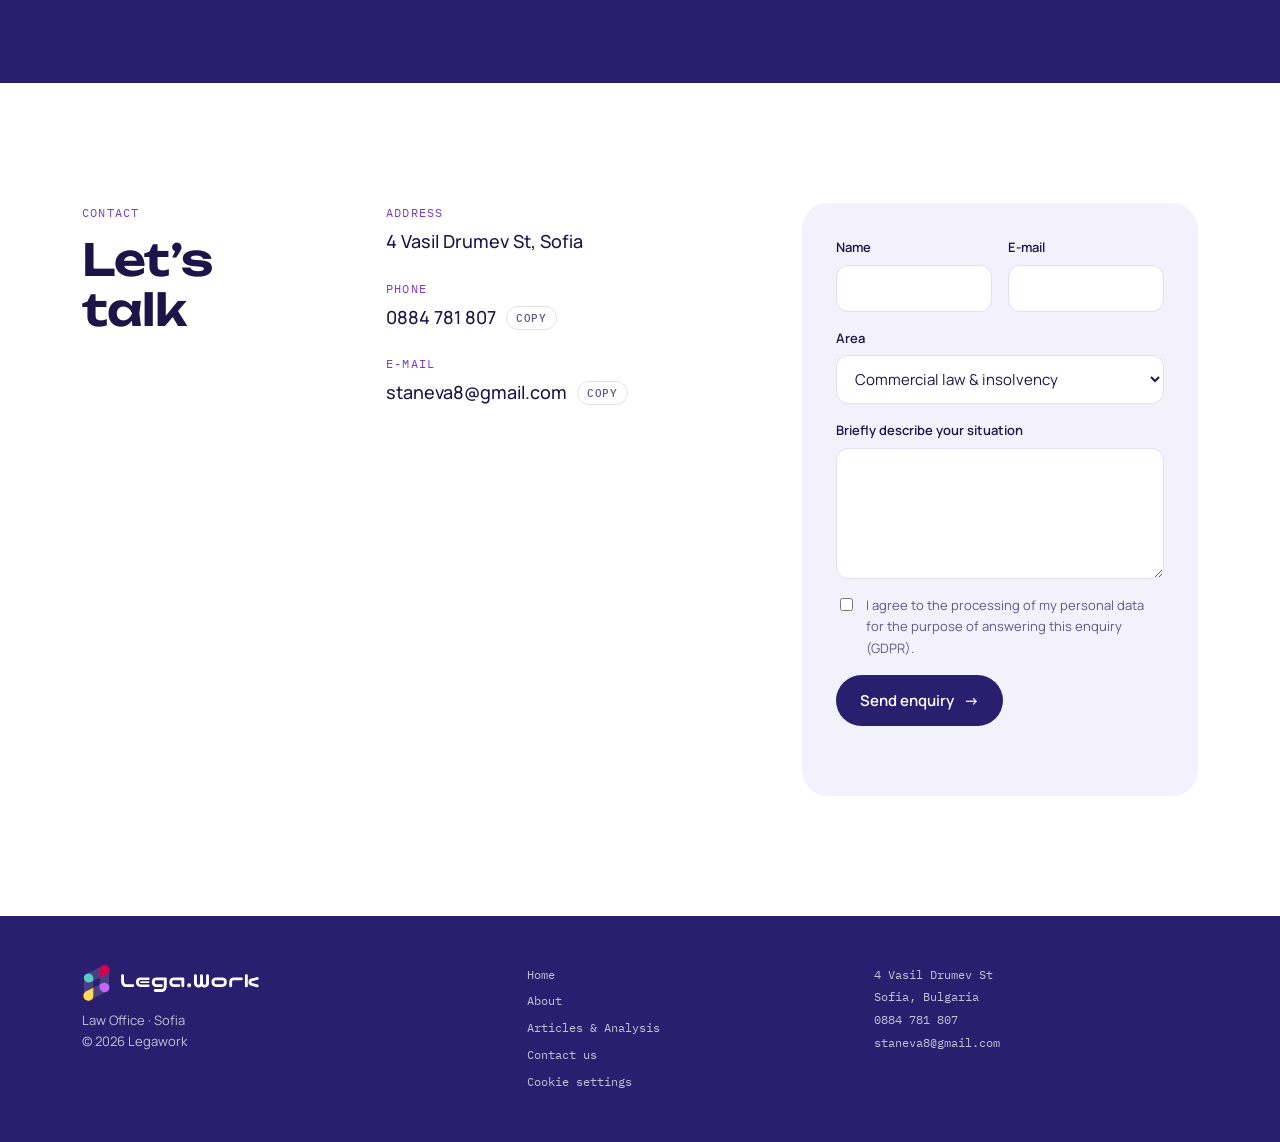
==== commit fa623bbc: "Mariyana Yankova: new photo and profile (Of Counsel) Full profile from the firm's text in Bulgarian " ====
--- a/index.html
+++ b/index.html
@@ -223,13 +223,13 @@
           </article>
           <article class="member-card">
             <a class="photo-wrap alt" href="mariyana-yankova.html" tabindex="-1" aria-hidden="true">
-              <figure class="photo"><img src="assets/img/mariyana-yankova.jpg" alt="" width="640" height="800" loading="lazy"></figure>
+              <figure class="photo"><img src="assets/img/mariyana-yankova.jpg" alt="" width="800" height="1000" loading="lazy"></figure>
               <span class="s1"></span><span class="s2"></span>
             </a>
-            <span class="role"><span class="en">Attorney · Associate partner</span><span class="bg">Адвокат · Асоцииран партньор</span></span>
+            <span class="role"><span class="en">Attorney · Of Counsel</span><span class="bg">Адвокат · Външен асоцииран партньор</span></span>
             <h3><a href="mariyana-yankova.html"><span class="en">Mariyana Yankova</span><span class="bg">адв. Марияна Янкова</span></a></h3>
-            <p><span class="en">Attorney and associate partner, member of the Sofia Bar Association, working in law since 2005. She represents clients before courts of all instances and before administrative and tax authorities, in commercial, contract, property, administrative and tax law and public procurement.</span><span class="bg">Адвокат и асоцииран партньор, член на Софийската адвокатска колегия, с професионален опит от 2005 г. Процесуално представителство пред всички съдебни инстанции и административни и данъчни органи в областта на търговското, облигационното, вещното, административното и данъчното право и обществените поръчки.</span></p>
-            <ul class="highlights"><li><span class="en">LL.M. in EU law</span><span class="bg">Магистър по право на ЕС</span></li><li><span class="en">English · German</span><span class="bg">английски · немски</span></li></ul>
+            <p><span class="en">Partner at Slavov, Yankova &amp; Partners Law Firm and member of the Sofia Bar Association, practising since 2005. She works with Lega.work as Of Counsel on matters involving commercial, contract and tax law.</span><span class="bg">Адвокат-съдружник в Адвокатско дружество „Славов, Янкова и партньори“ и член на Софийската адвокатска колегия, с професионален опит от 2005 г. Сътрудничи на Lega.work като външен партньор по казуси, свързани с търговско, облигационно и данъчно право.</span></p>
+            <ul class="highlights"><li><span class="en">LL.M. in European Union Law</span><span class="bg">Магистър по право на ЕС</span></li><li><span class="en">Bulgarian · English · German</span><span class="bg">английски · немски</span></li></ul>
             <a class="more" href="mariyana-yankova.html"><span class="en">Read full profile</span><span class="bg">Пълен профил</span> <span class="arr" aria-hidden="true">→</span><span class="sr"> Mariyana Yankova</span></a>
           </article>
         </div>
--- a/assets/css/site.css
+++ b/assets/css/site.css
@@ -481,3 +481,16 @@
 /* Reading progress bar under the header */
 .progress { position: fixed; z-index: 21; left: 0; right: 0; top: calc(env(safe-area-inset-top, 0px) + var(--hh, 66px)); height: 3px; transform-origin: 0 50%; transform: scaleX(var(--p, 0)); background: linear-gradient(90deg, var(--teal), var(--yellow), var(--red), var(--violet)); pointer-events: none; }
 body.menu-open .progress { opacity: 0; }
+
+/* ---------- Profile: summary and practice areas ---------- */
+.profile-top .summary { color: var(--muted); font-size: 17px; max-width: 58ch; }
+.areas-block { display: flex; flex-direction: column; gap: 12px; }
+.areas-list { margin: 0; padding: 0; list-style: none; display: grid; grid-template-columns: 1fr; gap: 0 32px; border-top: 1px solid var(--line); counter-reset: none; }
+@media (min-width: 760px) { .areas-list { grid-template-columns: 1fr 1fr; } }
+.areas-list li { position: relative; padding: 12px 0 12px 26px; border-bottom: 1px solid var(--line); font-size: 15px; line-height: 1.5; }
+.areas-list li::before { content: ""; position: absolute; left: 0; top: 17px; width: 12px; height: 12px; border-radius: 50%; background: var(--teal); transition: transform .4s var(--spring); }
+.areas-list li:nth-child(4n+2)::before { background: var(--red); border-radius: 50% 50% 50% 0; }
+.areas-list li:nth-child(4n+3)::before { background: var(--yellow); border-radius: 50% 0 50% 50%; }
+.areas-list li:nth-child(4n+4)::before { background: var(--violet); }
+.areas-list li:hover::before { transform: scale(1.3) rotate(45deg); }
+.profile-body .side h2 { font-size: clamp(28px, 2.6vw, 34px); }
